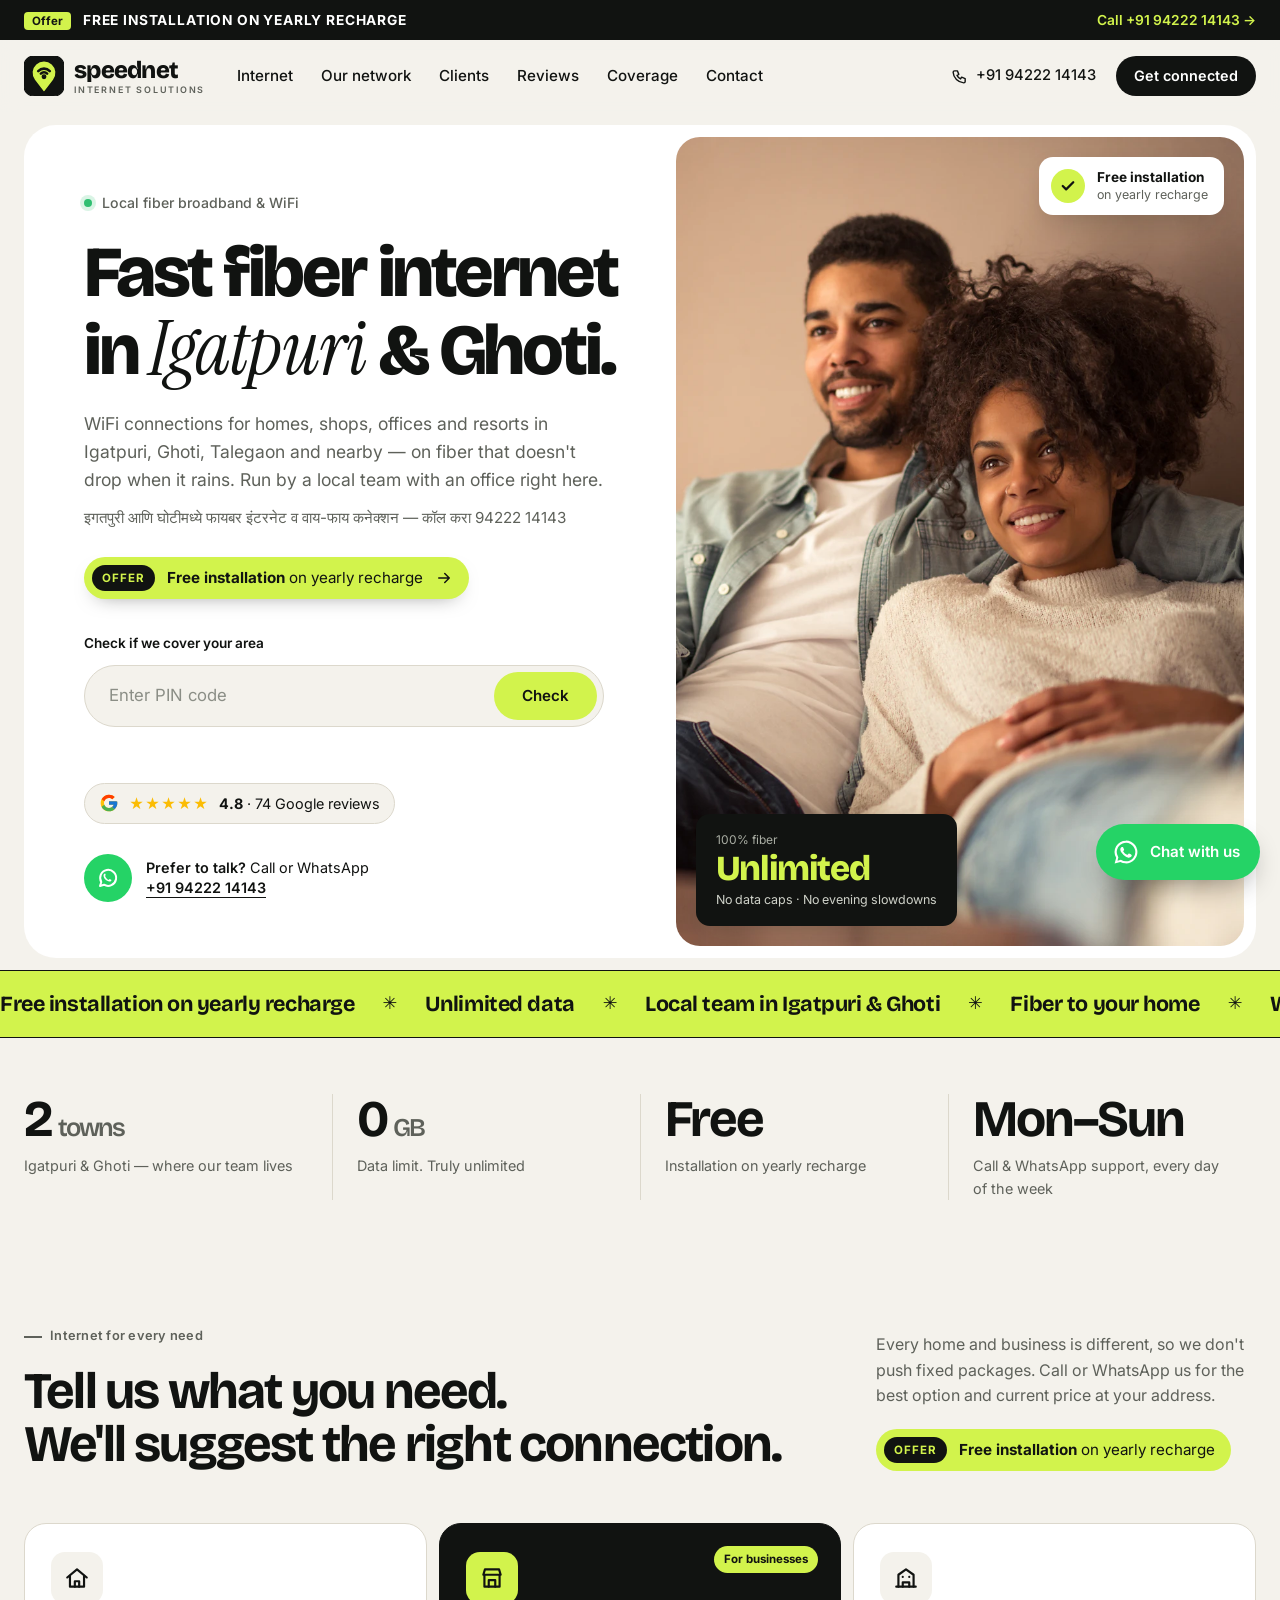
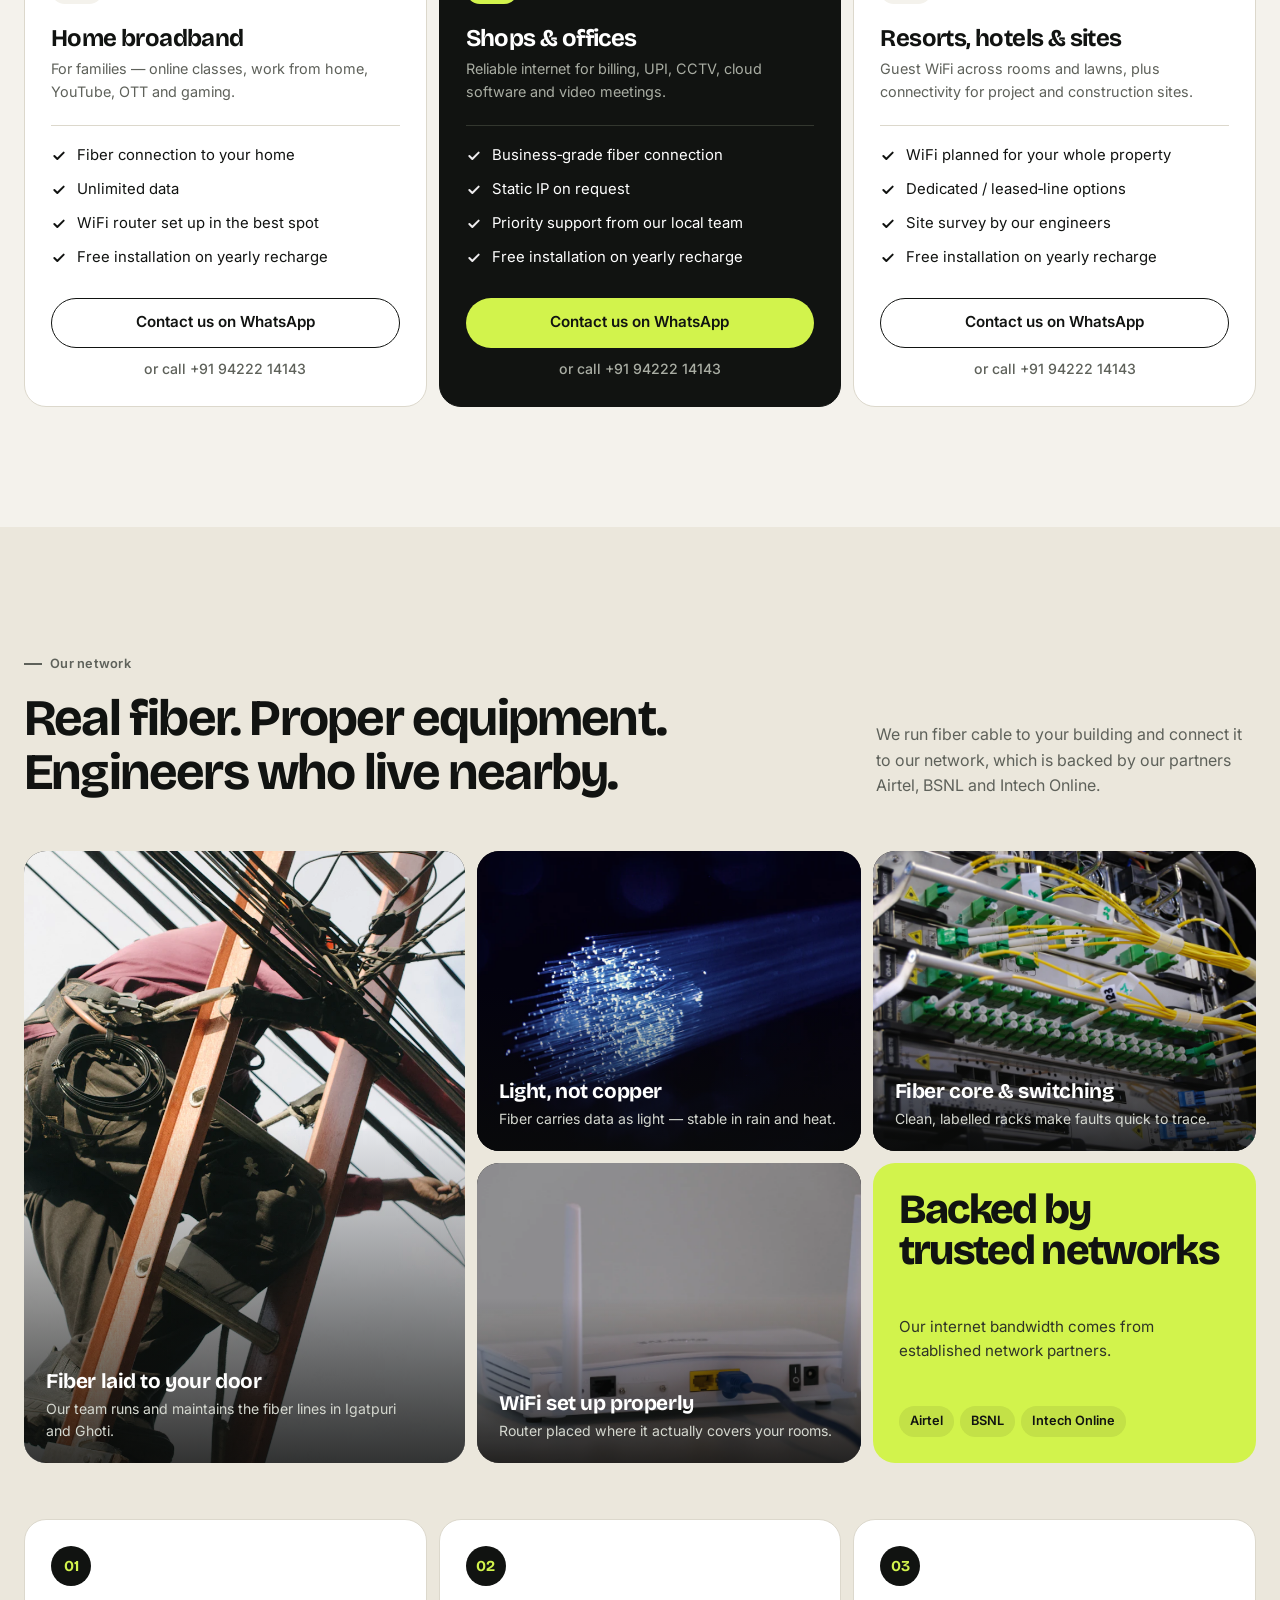
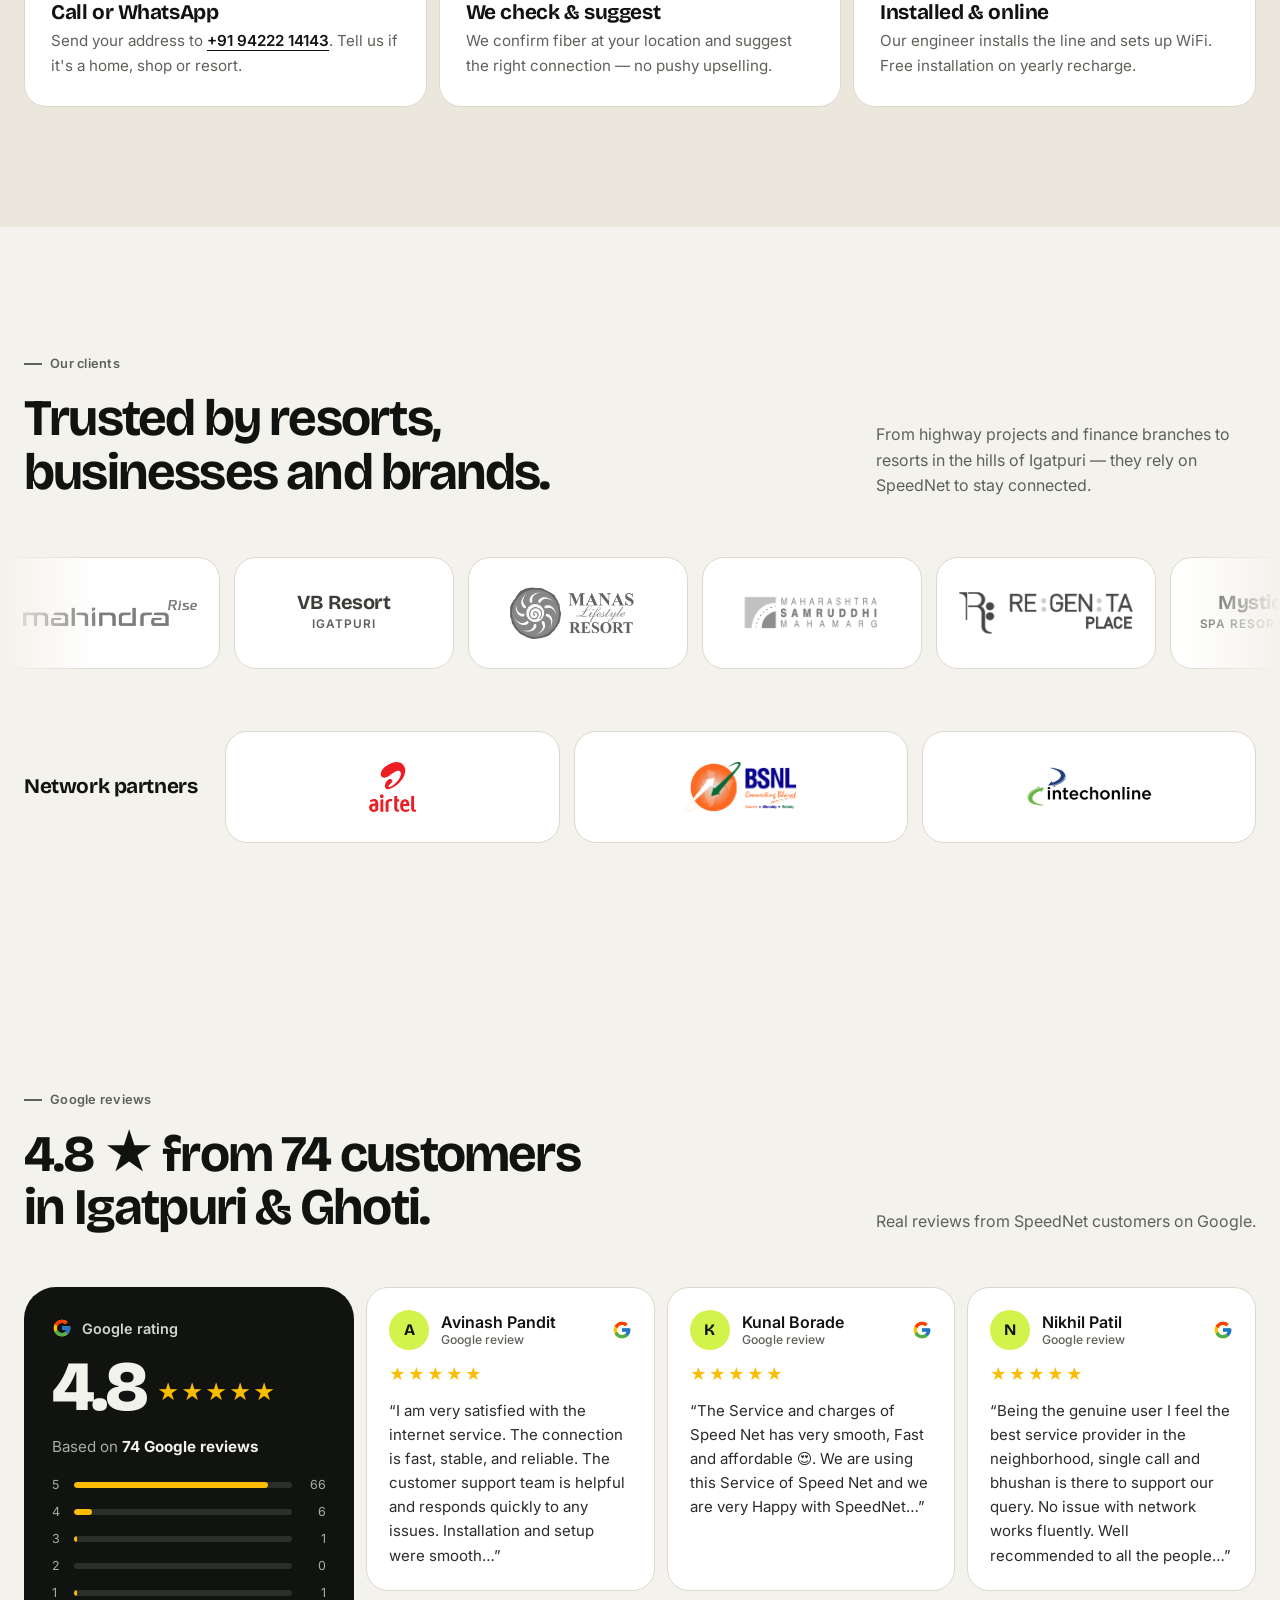
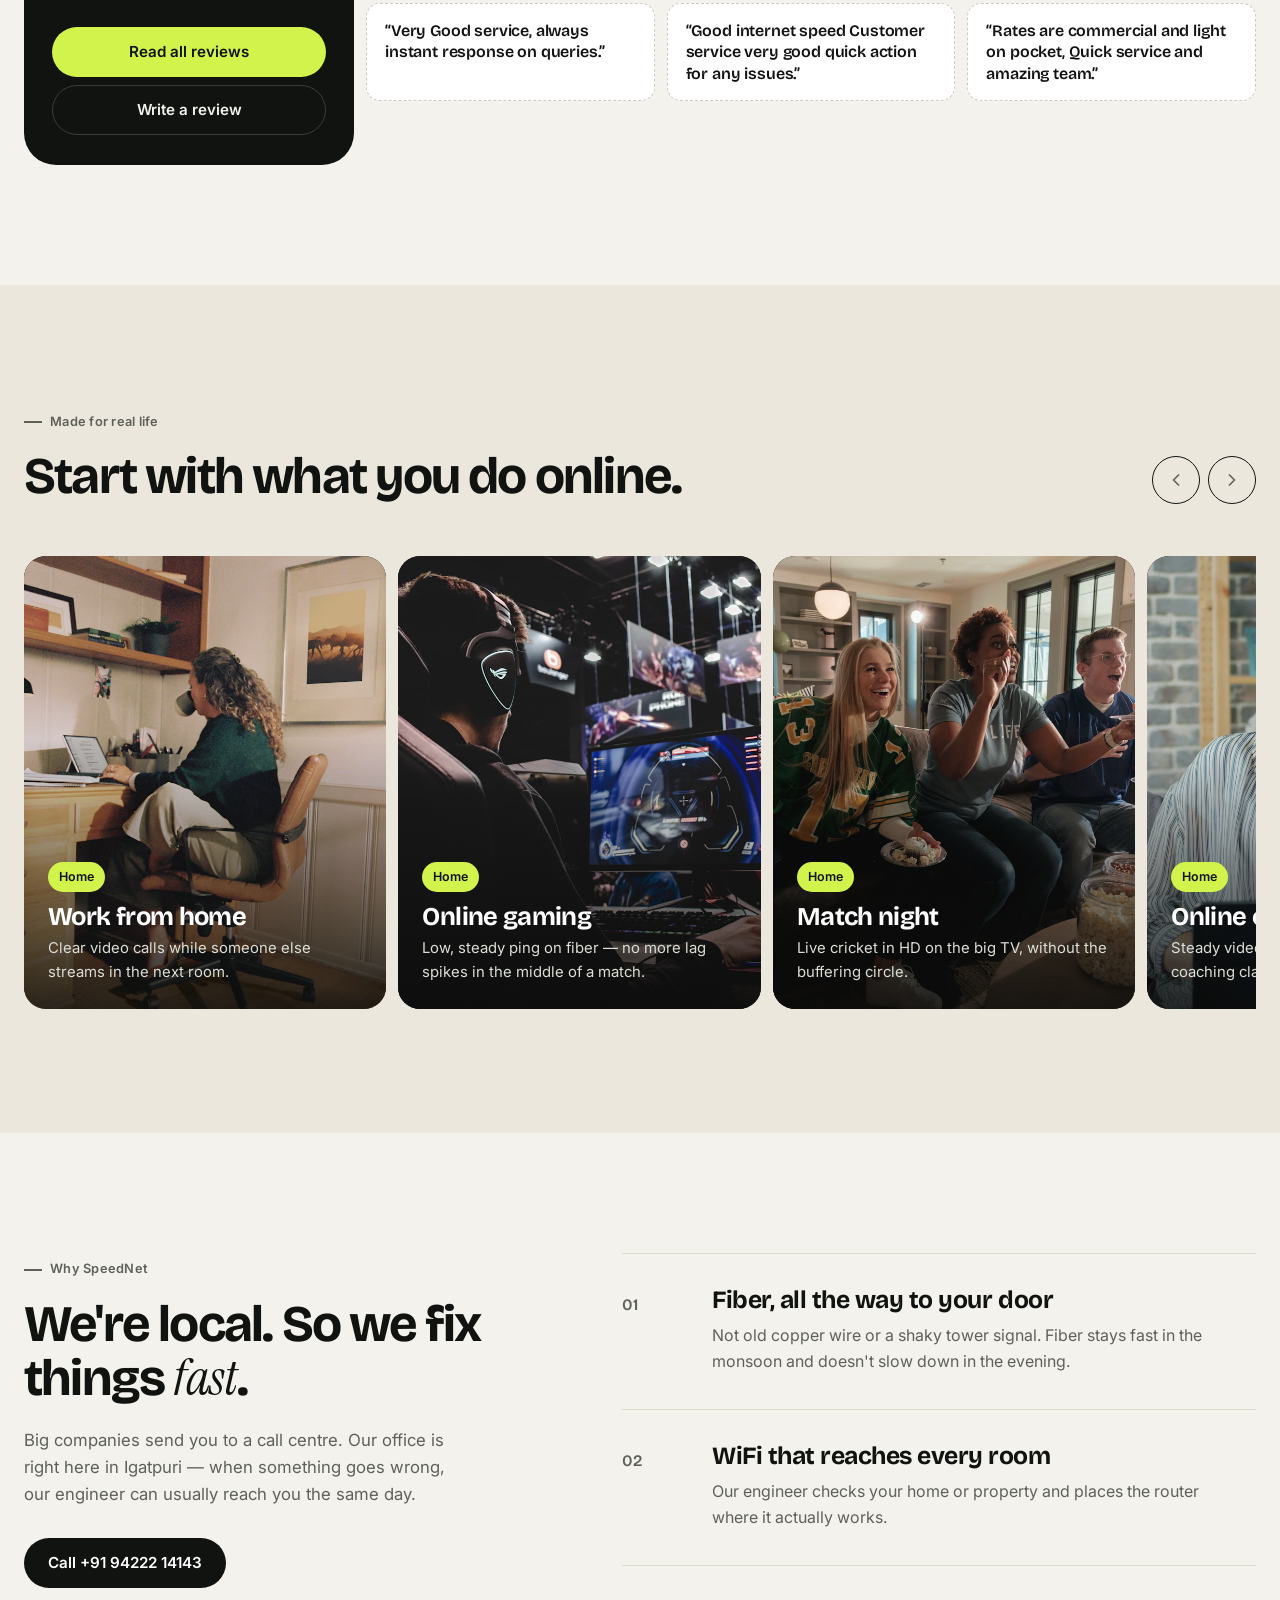
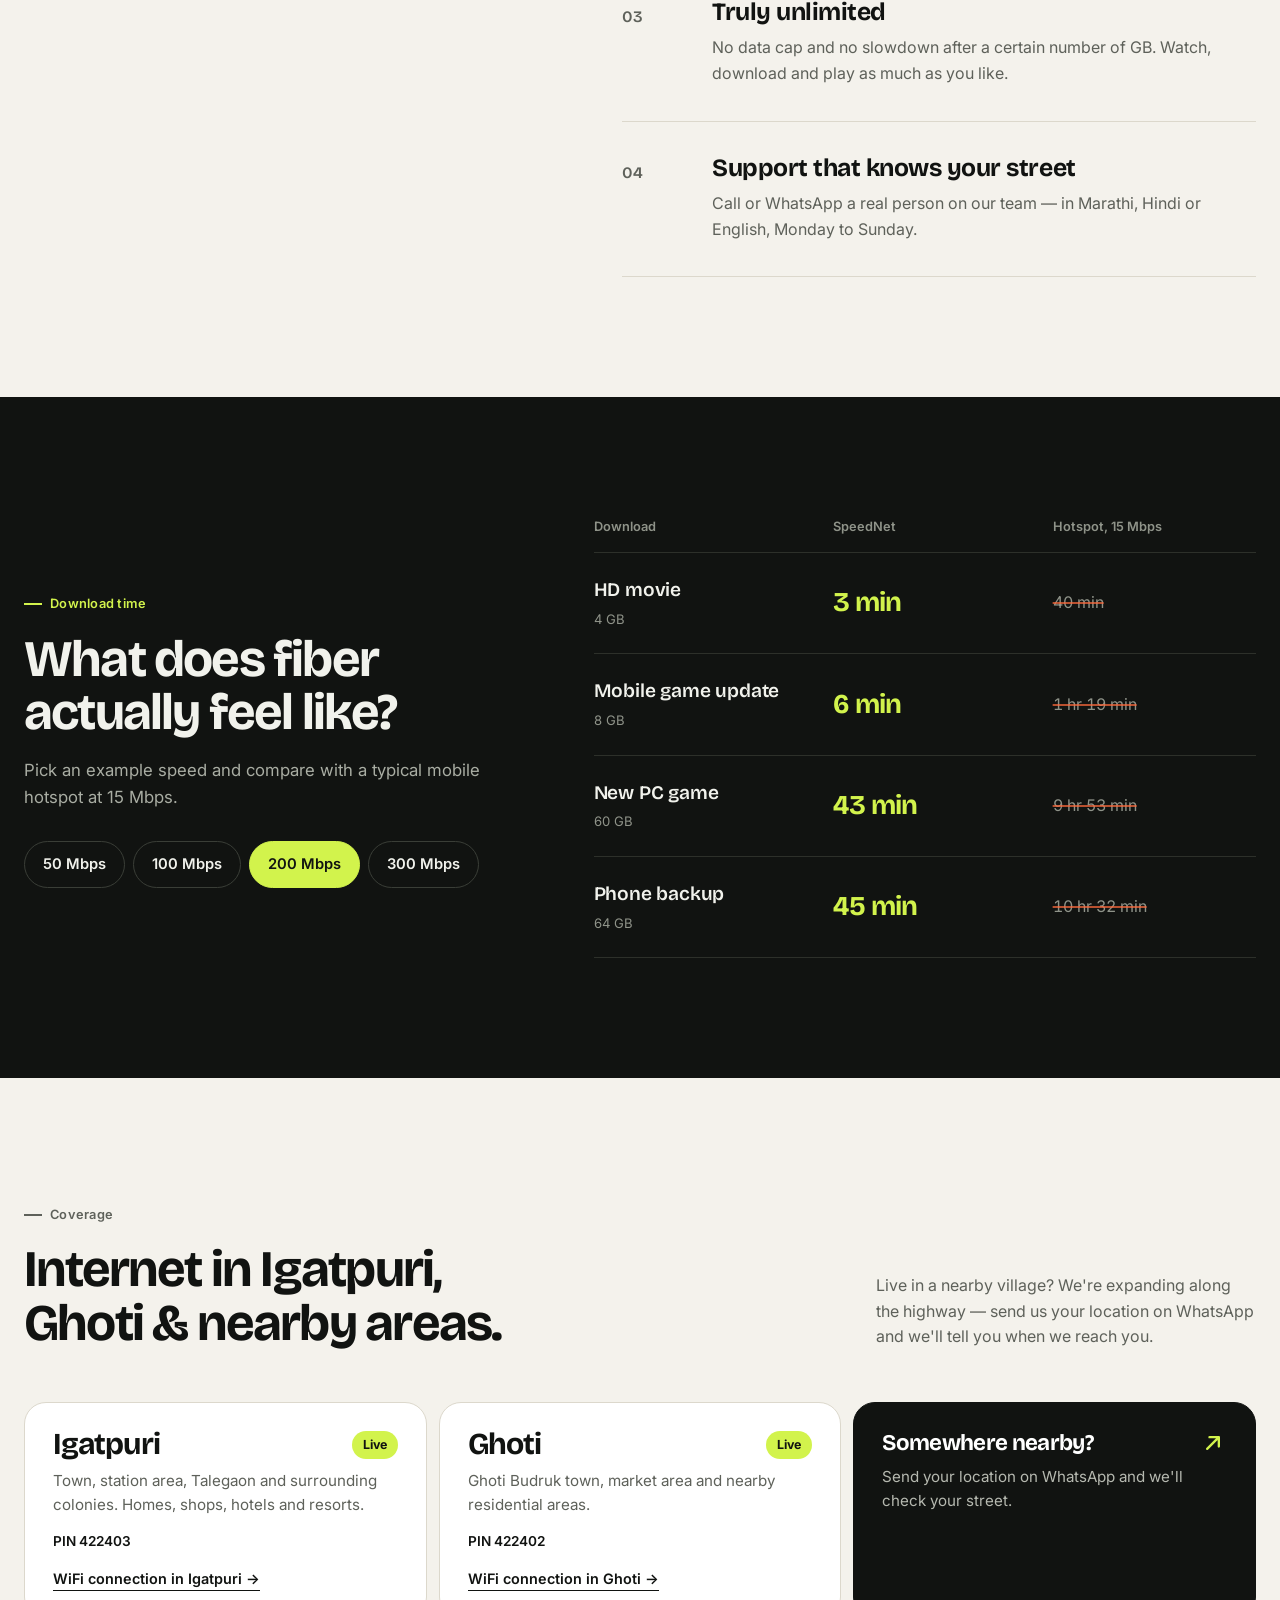
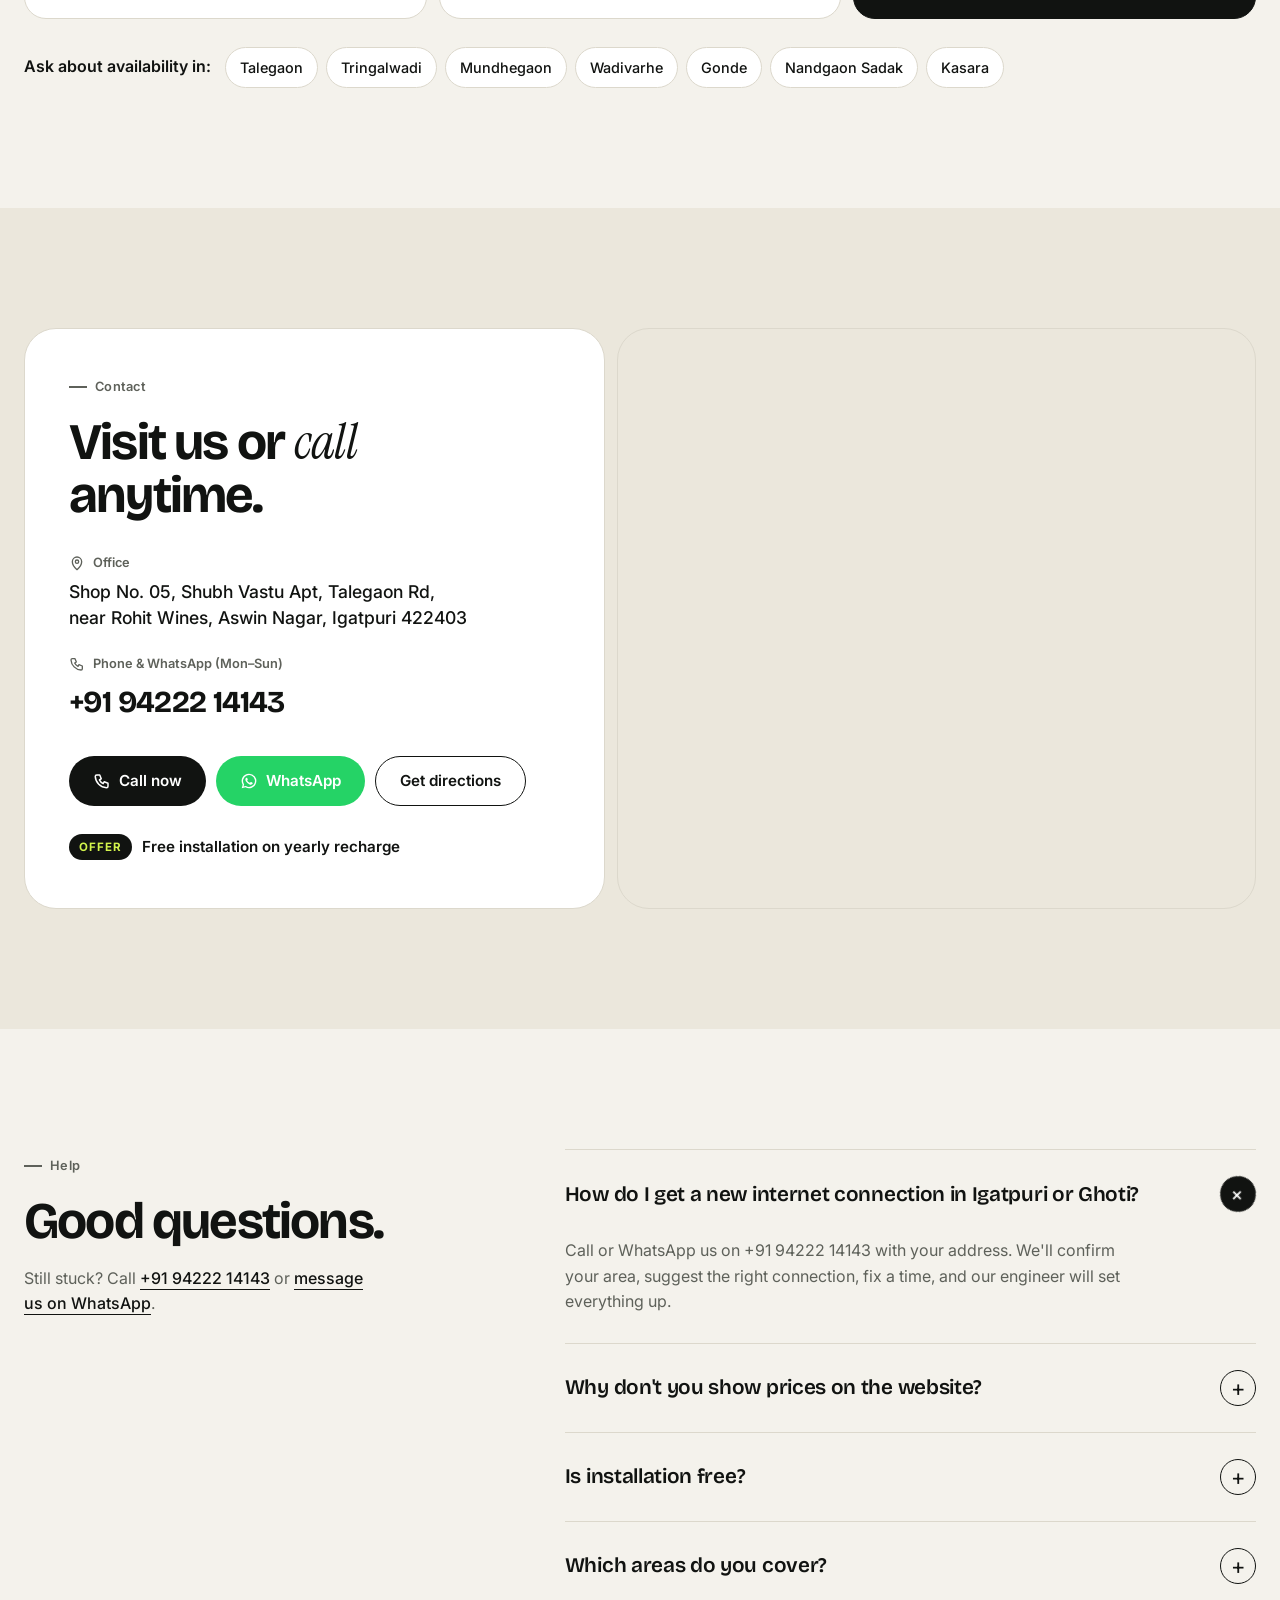
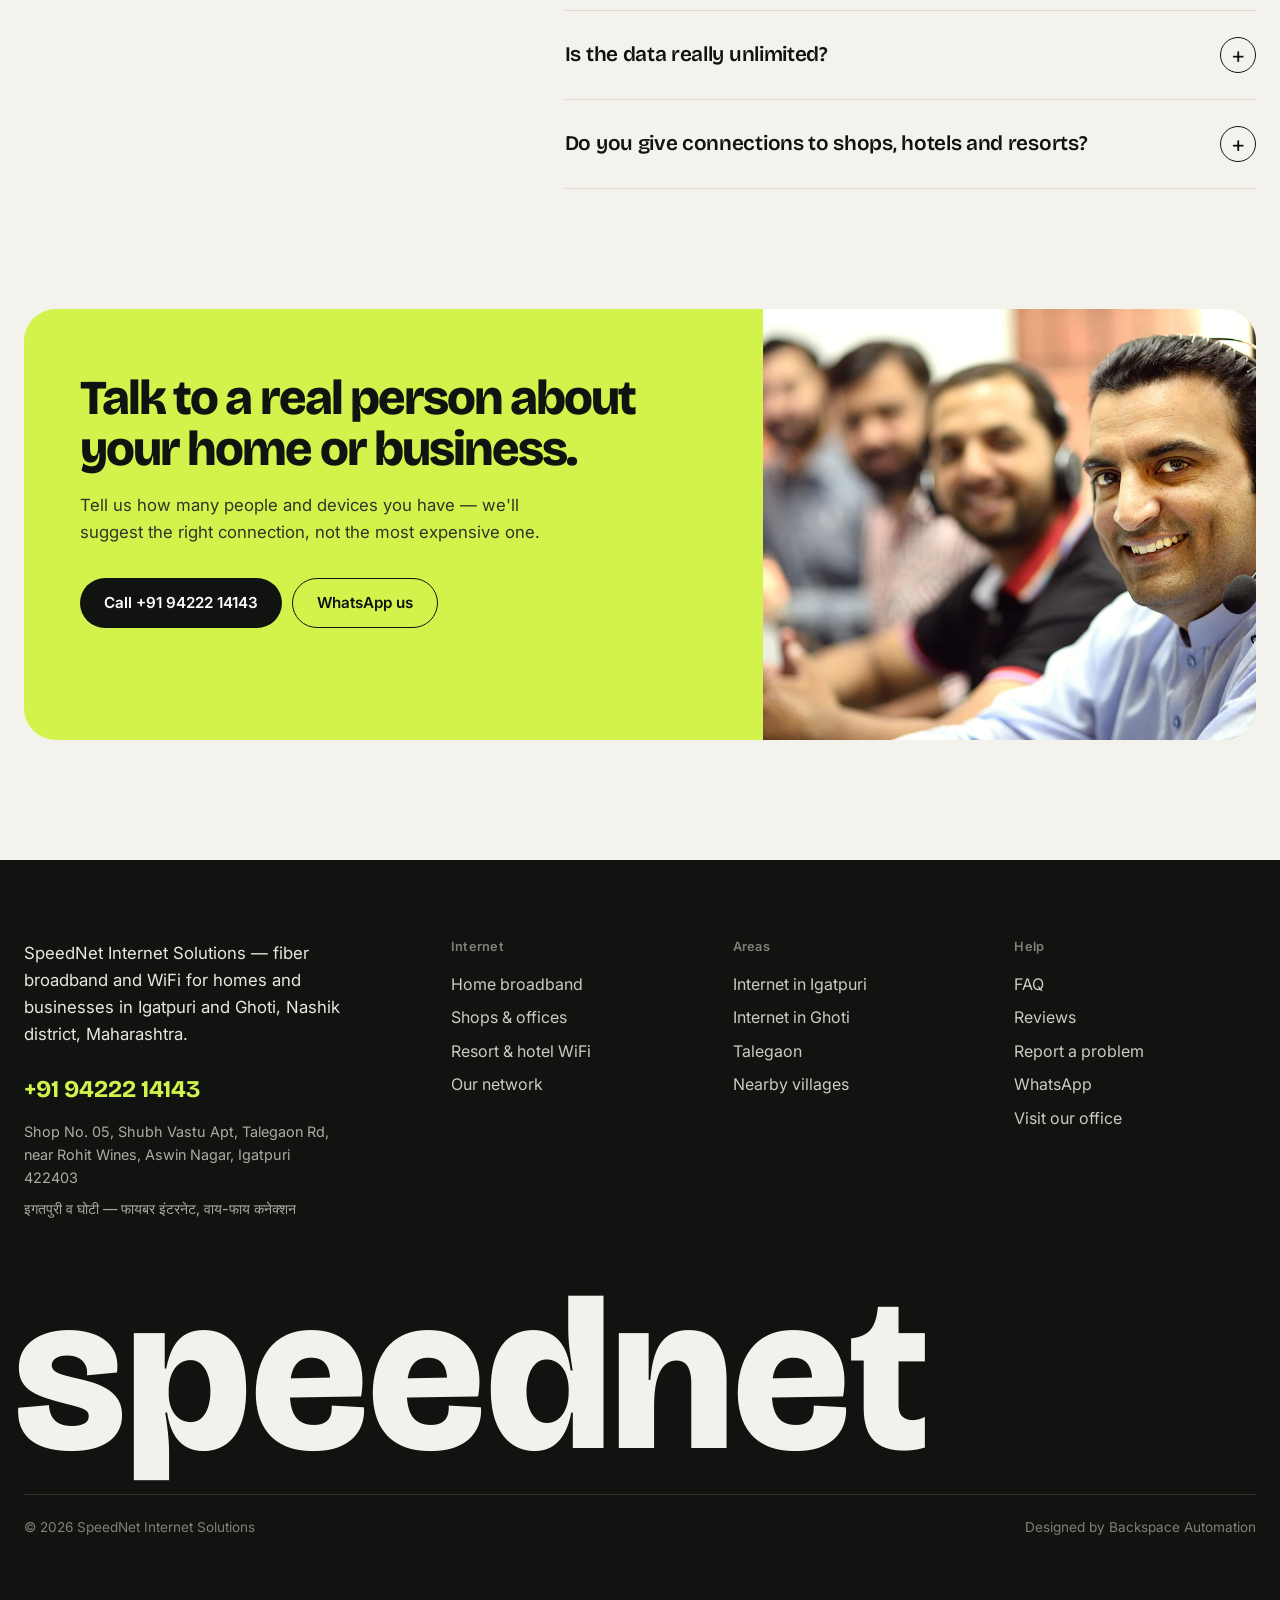
==== index.html @ c0e1e7c0 "Add Google reviews section and match Google Business Profile details - Reviews section (4.8 from 74 " ====
<!doctype html>
<html lang="en-IN">
<head>
  <meta charset="utf-8" />
  <meta name="viewport" content="width=device-width, initial-scale=1" />
  <title>WiFi &amp; Fiber Broadband in Igatpuri, Ghoti | SpeedNet Internet</title>
  <meta name="description" content="Local fiber broadband &amp; WiFi connection for homes, shops, offices and resorts in Igatpuri, Ghoti &amp; Talegaon. Free installation on yearly recharge. Call 94222 14143." />
  <link rel="canonical" href="https://speednetonline.in/" />
  <meta name="robots" content="index, follow, max-image-preview:large" />
  <meta name="theme-color" content="#f4f2ec" />
  <meta name="geo.region" content="IN-MH" />
  <meta name="geo.placename" content="Igatpuri, Nashik, Maharashtra" />
  <meta name="geo.position" content="19.6910288;73.5510327" />
  <meta name="ICBM" content="19.6910288, 73.5510327" />

  <link rel="preconnect" href="https://fonts.googleapis.com" />
  <link rel="preconnect" href="https://fonts.gstatic.com" crossorigin />
  <link href="https://fonts.googleapis.com/css2?family=Bricolage+Grotesque:opsz,wght@12..96,500;12..96,600;12..96,700;12..96,800&family=Inter:wght@400;500;600&family=Instrument+Serif:ital@1&display=swap" rel="stylesheet" />
  <link rel="preload" as="image" href="img/home-broadband-couple-igatpuri.webp" fetchpriority="high" />
  <link rel="stylesheet" href="styles.css?v=15" />
  <link rel="icon" type="image/svg+xml" href="brand/speednet-icon.svg" />
  <link rel="icon" type="image/png" sizes="512x512" href="brand/png/speednet-icon-512.png" />
  <link rel="apple-touch-icon" href="brand/png/apple-touch-icon.png" />

  <!-- Link previews (WhatsApp, Facebook, X) -->
  <meta property="og:type" content="website" />
  <meta property="og:locale" content="en_IN" />
  <meta property="og:site_name" content="SpeedNet Internet Solutions" />
  <meta property="og:title" content="SpeedNet Internet Solutions · Fiber internet in Igatpuri &amp; Ghoti" />
  <meta property="og:description" content="Local fiber broadband &amp; WiFi for homes, shops and resorts. Free installation on yearly recharge. Call or WhatsApp +91 94222 14143." />
  <meta property="og:url" content="https://speednetonline.in/" />
  <meta property="og:image" content="https://speednetonline.in/brand/png/speednet-share.png" />
  <meta property="og:image:width" content="1200" />
  <meta property="og:image:height" content="630" />
  <meta name="twitter:card" content="summary_large_image" />

  <!-- Structured data for Google (local business + FAQ) -->
  <script type="application/ld+json">
  {
    "@context": "https://schema.org",
    "@graph": [
      {
        "@type": "LocalBusiness",
        "@id": "https://speednetonline.in/#business",
        "additionalType": "https://en.wikipedia.org/wiki/Internet_service_provider",
        "name": "SpeedNet Internet Solutions",
        "alternateName": "SpeedNet",
        "description": "Local fiber broadband and WiFi internet service provider for homes, shops, offices, resorts and hotels in Igatpuri, Ghoti and nearby areas of Nashik district.",
        "url": "https://speednetonline.in/",
        "telephone": "+91-9422214143",
        "image": "https://speednetonline.in/brand/png/speednet-share.png",
        "logo": "https://speednetonline.in/brand/png/speednet-icon-512.png",
        "address": {
          "@type": "PostalAddress",
          "streetAddress": "Shop No. 05, Shubh Vastu Apt, Talegaon Rd, near Rohit Wines, Aswin Nagar",
          "addressLocality": "Igatpuri",
          "addressRegion": "Maharashtra",
          "postalCode": "422403",
          "addressCountry": "IN"
        },
        "geo": { "@type": "GeoCoordinates", "latitude": 19.6910288, "longitude": 73.5510327 },
        "hasMap": "https://www.google.com/maps?cid=8651594604110889001",
        "sameAs": ["https://www.google.com/maps?cid=8651594604110889001"],
        "areaServed": [
          { "@type": "City", "name": "Igatpuri" },
          { "@type": "City", "name": "Ghoti" },
          { "@type": "Place", "name": "Ghoti Budruk" },
          { "@type": "Place", "name": "Talegaon, Igatpuri" },
          { "@type": "AdministrativeArea", "name": "Igatpuri taluka, Nashik district" }
        ],
        "contactPoint": {
          "@type": "ContactPoint",
          "telephone": "+91-9422214143",
          "contactType": "customer service",
          "areaServed": "IN",
          "availableLanguage": ["English", "Hindi", "Marathi"]
        },
        "knowsAbout": ["Fiber broadband", "WiFi connection", "Leased line internet", "Resort and hotel WiFi", "Business internet"],
        "makesOffer": [
          { "@type": "Offer", "itemOffered": { "@type": "Service", "name": "Home fiber broadband", "areaServed": "Igatpuri, Ghoti" } },
          { "@type": "Offer", "itemOffered": { "@type": "Service", "name": "Business internet for shops and offices", "areaServed": "Igatpuri, Ghoti" } },
          { "@type": "Offer", "itemOffered": { "@type": "Service", "name": "WiFi for resorts, hotels and sites", "areaServed": "Igatpuri, Ghoti" } }
        ]
      },
      {
        "@type": "WebSite",
        "@id": "https://speednetonline.in/#website",
        "url": "https://speednetonline.in/",
        "name": "SpeedNet Internet Solutions",
        "inLanguage": "en-IN",
        "publisher": { "@id": "https://speednetonline.in/#business" }
      },
      {
        "@type": "FAQPage",
        "mainEntity": [
          { "@type": "Question", "name": "How do I get a new internet connection in Igatpuri or Ghoti?", "acceptedAnswer": { "@type": "Answer", "text": "Call or WhatsApp SpeedNet on +91 94222 14143 with your address. We confirm your area, suggest the right connection, fix a time, and our engineer sets everything up." } },
          { "@type": "Question", "name": "Why don't you show prices on the website?", "acceptedAnswer": { "@type": "Answer", "text": "The best option depends on your location, how many people and devices you have, and whether it's a home or a business. Call or WhatsApp us and we'll share the current price for your address." } },
          { "@type": "Question", "name": "Is installation free?", "acceptedAnswer": { "@type": "Answer", "text": "Yes. Installation is free when you choose a yearly recharge." } },
          { "@type": "Question", "name": "Which areas do you cover?", "acceptedAnswer": { "@type": "Answer", "text": "We provide fiber internet in Igatpuri (including Talegaon and the station area) and Ghoti. For nearby villages, send your location on WhatsApp and we'll check availability." } },
          { "@type": "Question", "name": "Is the data really unlimited?", "acceptedAnswer": { "@type": "Answer", "text": "Yes. No data cap and no slowdown after a certain number of GB." } },
          { "@type": "Question", "name": "Do you give connections to shops, hotels and resorts?", "acceptedAnswer": { "@type": "Answer", "text": "Yes. We connect shops, offices, finance branches, hotels, resorts and project sites in and around Igatpuri and Ghoti." } }
        ]
      }
    ]
  }
  </script>
</head>
<body>

  <!-- Offer banner -->
  <div class="topbar">
    <div class="wrap topbar__inner">
      <p class="topbar__offer"><span class="tag">Offer</span> <strong>FREE INSTALLATION ON YEARLY RECHARGE</strong></p>
      <a href="tel:+919422214143">Call +91 94222 14143 →</a>
    </div>
  </div>

  <!-- Nav -->
  <header class="nav" id="nav">
    <div class="wrap nav__inner">
      <a href="./" class="brand" aria-label="SpeedNet Internet Solutions home">
        <svg class="brand__mark" viewBox="0 0 64 64" aria-hidden="true"><rect width="64" height="64" rx="16" fill="#111311"/><path d="M32 55 L18.5 37.3 A17 17 0 1 1 45.5 37.3 Z" fill="#d2f34c" stroke="#d2f34c" stroke-width="2.4" stroke-linejoin="round"/><path d="M22.8 24.1 A13 13 0 0 1 41.2 24.1 M27 28.2 A7 7 0 0 1 37 28.2" fill="none" stroke="#111311" stroke-width="4.2" stroke-linecap="round"/><circle cx="32" cy="33.2" r="2.9" fill="#111311"/></svg>
        <span class="brand__name">speednet<small>Internet Solutions</small></span>
      </a>
      <nav class="nav__links" id="navLinks" aria-label="Main">
        <a href="#plans">Internet</a>
        <a href="#network">Our network</a>
        <a href="#clients">Clients</a>
        <a href="#reviews">Reviews</a>
        <a href="#coverage">Coverage</a>
        <a href="#contact">Contact</a>
        <a href="https://wa.me/919422214143?text=Hi%20SpeedNet%2C%20I%20want%20a%20new%20connection" class="btn btn--ink nav__mobile-cta" target="_blank" rel="noopener">WhatsApp us</a>
      </nav>
      <div class="nav__right">
        <a href="tel:+919422214143" class="nav__phone">
          <svg viewBox="0 0 24 24"><path d="M5 4h4l2 5-2.5 1.5a11 11 0 0 0 5 5L15 13l5 2v4a2 2 0 0 1-2 2A16 16 0 0 1 3 6a2 2 0 0 1 2-2"/></svg>
          +91 94222 14143
        </a>
        <a href="#contact" class="btn btn--ink btn--sm">Get connected</a>
        <button class="burger" id="burger" aria-label="Menu" aria-expanded="false"><span></span><span></span></button>
      </div>
    </div>
  </header>

  <main>
    <!-- HERO -->
    <section class="hero">
      <div class="wrap">
        <div class="hero__panel">
          <div class="hero__copy">
            <p class="kicker"><span class="dot"></span> Local fiber broadband &amp; WiFi</p>
            <h1>Fast fiber internet in <em>Igatpuri</em> &amp; Ghoti.</h1>
            <p class="hero__sub">WiFi connections for homes, shops, offices and resorts in Igatpuri, Ghoti, Talegaon and nearby — on fiber that doesn't drop when it rains. Run by a local team with an office right here.</p>
            <p class="hero__mr mr" lang="mr">इगतपुरी आणि घोटीमध्ये फायबर इंटरनेट व वाय-फाय कनेक्शन — कॉल करा 94222 14143</p>

            <a href="#plans" class="offer">
              <span class="offer__tag">Offer</span>
              <span class="offer__text"><b>Free installation</b> on yearly recharge</span>
              <svg viewBox="0 0 24 24" aria-hidden="true"><path d="M5 12h14M13 6l6 6-6 6"/></svg>
            </a>

            <form class="pin" id="check" novalidate>
              <label for="pinInput">Check if we cover your area</label>
              <div class="pin__row">
                <input id="pinInput" inputmode="numeric" maxlength="6" placeholder="Enter PIN code" autocomplete="postal-code" />
                <button type="submit" class="btn btn--lime">Check</button>
              </div>
              <p class="pin__result" id="pinResult" role="status" aria-live="polite"></p>
            </form>

            <a class="g-rating" href="#reviews"><svg class="g-logo" viewBox="0 0 48 48" aria-hidden="true"><path fill="#FFC107" d="M43.6 20.5H42V20H24v8h11.3C33.7 32.7 29.2 36 24 36c-6.6 0-12-5.4-12-12s5.4-12 12-12c3.1 0 5.8 1.2 7.9 3.1l5.7-5.7C34 6.1 29.3 4 24 4 12.9 4 4 12.9 4 24s8.9 20 20 20 20-8.9 20-20c0-1.3-.1-2.4-.4-3.5z"/><path fill="#FF3D00" d="M6.3 14.7l6.6 4.8C14.7 15.1 19 12 24 12c3.1 0 5.8 1.2 7.9 3.1l5.7-5.7C34 6.1 29.3 4 24 4 16.3 4 9.7 8.3 6.3 14.7z"/><path fill="#4CAF50" d="M24 44c5.2 0 9.9-2 13.4-5.2l-6.2-5.2C29.2 35.1 26.7 36 24 36c-5.2 0-9.6-3.3-11.3-8l-6.5 5C9.5 39.6 16.2 44 24 44z"/><path fill="#1976D2" d="M43.6 20.5H42V20H24v8h11.3c-.8 2.2-2.2 4.2-4.1 5.6l6.2 5.2C37 39.2 44 34 44 24c0-1.3-.1-2.4-.4-3.5z"/></svg><span class="g-rating__stars" aria-hidden="true">★★★★★</span><span><b>4.8</b> · 74 Google reviews</span></a>

            <div class="proof">
              <a class="proof__wa" href="https://wa.me/919422214143?text=Hi%20SpeedNet%2C%20I%20want%20a%20new%20connection" target="_blank" rel="noopener" aria-label="WhatsApp SpeedNet">
                <svg viewBox="0 0 24 24"><path d="M4 20l1.3-4A8 8 0 1 1 8 18.7z"/><path d="M9 9.5c.3 1.8 1.7 3.6 3.6 4.6l1.1-1 1.8.8c-.2 1-1 1.6-2 1.6-3.2-.3-5.7-2.9-6-6 0-1 .6-1.8 1.6-2l.8 1.8z" fill="currentColor" stroke="none"/></svg>
              </a>
              <p><strong>Prefer to talk?</strong> Call or WhatsApp<br /><a href="tel:+919422214143" class="ul">+91 94222 14143</a></p>
            </div>
          </div>

          <figure class="hero__media">
            <img src="img/home-broadband-couple-igatpuri.webp" width="1000" height="1250" fetchpriority="high" style="object-position:50% 30%" alt="Couple streaming TV at home on SpeedNet fiber broadband in Igatpuri" />
            <div class="float float--speed">
              <span class="float__label">100% fiber</span>
              <span class="float__big">Unlimited</span>
              <span class="float__meta">No data caps · No evening slowdowns</span>
            </div>
            <div class="float float--install">
              <svg viewBox="0 0 24 24"><path d="m5 12 4.5 4.5L19 7"/></svg>
              <div><b>Free installation</b><span>on yearly recharge</span></div>
            </div>
          </figure>
        </div>
      </div>
    </section>

    <!-- Ticker -->
    <div class="ticker" aria-hidden="true">
      <div class="ticker__track">
        <span>Free installation on yearly recharge</span><i>✳</i><span>Unlimited data</span><i>✳</i><span>Local team in Igatpuri &amp; Ghoti</span><i>✳</i><span>Fiber to your home</span><i>✳</i><span>WhatsApp support</span><i>✳</i>
        <span>Free installation on yearly recharge</span><i>✳</i><span>Unlimited data</span><i>✳</i><span>Local team in Igatpuri &amp; Ghoti</span><i>✳</i><span>Fiber to your home</span><i>✳</i><span>WhatsApp support</span><i>✳</i>
      </div>
    </div>

    <!-- Numbers -->
    <section class="numbers wrap" aria-label="SpeedNet at a glance">
      <div><strong>2<small> towns</small></strong><span>Igatpuri &amp; Ghoti — where our team lives</span></div>
      <div><strong>0<small> GB</small></strong><span>Data limit. Truly unlimited</span></div>
      <div><strong>Free</strong><span>Installation on yearly recharge</span></div>
      <div><strong>Mon–Sun</strong><span>Call &amp; WhatsApp support, every day of the week</span></div>
    </section>

    <!-- CONNECTIONS (no public pricing) -->
    <section class="section" id="plans">
      <div class="wrap">
        <div class="head head--split">
          <div>
            <p class="eyebrow">Internet for every need</p>
            <h2>Tell us what you need.<br />We'll suggest the right connection.</h2>
          </div>
          <div class="head__aside">
            <p>Every home and business is different, so we don't push fixed packages. Call or WhatsApp us for the best option and current price at your address.</p>
            <span class="offer offer--static"><span class="offer__tag">Offer</span><span class="offer__text"><b>Free installation</b> on yearly recharge</span></span>
          </div>
        </div>

        <div class="plans plans--3">
          <article class="plan">
            <div class="plan__icon"><svg viewBox="0 0 24 24"><path d="M3 11.5 12 4l9 7.5"/><path d="M5.5 10v10h13V10"/><path d="M10 20v-5h4v5"/></svg></div>
            <header>
              <h3>Home broadband</h3>
              <p>For families — online classes, work from home, YouTube, OTT and gaming.</p>
            </header>
            <ul>
              <li>Fiber connection to your home</li>
              <li>Unlimited data</li>
              <li>WiFi router set up in the best spot</li>
              <li>Free installation on yearly recharge</li>
            </ul>
            <div class="plan__cta">
              <a href="https://wa.me/919422214143?text=Hi%20SpeedNet%2C%20please%20share%20details%20for%20a%20home%20broadband%20connection." class="btn btn--outline" target="_blank" rel="noopener">Contact us on WhatsApp</a>
              <a href="tel:+919422214143" class="plan__call">or call +91 94222 14143</a>
            </div>
          </article>

          <article class="plan plan--pick">
            <span class="plan__flag">For businesses</span>
            <div class="plan__icon"><svg viewBox="0 0 24 24"><path d="M4 9h16l-1.5-5h-13z"/><path d="M5 9v11h14V9"/><path d="M9 20v-6h6v6"/></svg></div>
            <header>
              <h3>Shops &amp; offices</h3>
              <p>Reliable internet for billing, UPI, CCTV, cloud software and video meetings.</p>
            </header>
            <ul>
              <li>Business‑grade fiber connection</li>
              <li>Static IP on request</li>
              <li>Priority support from our local team</li>
              <li>Free installation on yearly recharge</li>
            </ul>
            <div class="plan__cta">
              <a href="https://wa.me/919422214143?text=Hi%20SpeedNet%2C%20please%20share%20details%20for%20a%20shop%2Foffice%20internet%20connection." class="btn btn--lime" target="_blank" rel="noopener">Contact us on WhatsApp</a>
              <a href="tel:+919422214143" class="plan__call">or call +91 94222 14143</a>
            </div>
          </article>

          <article class="plan">
            <div class="plan__icon"><svg viewBox="0 0 24 24"><path d="M3 20h18"/><path d="M5 20V9l7-5 7 5v11"/><path d="M9 20v-4h6v4"/><path d="M9 11h.01M15 11h.01"/></svg></div>
            <header>
              <h3><a href="resort-wifi-igatpuri/">Resorts, hotels &amp; sites</a></h3>
              <p>Guest WiFi across rooms and lawns, plus connectivity for project and construction sites.</p>
            </header>
            <ul>
              <li>WiFi planned for your whole property</li>
              <li>Dedicated / leased‑line options</li>
              <li>Site survey by our engineers</li>
              <li>Free installation on yearly recharge</li>
            </ul>
            <div class="plan__cta">
              <a href="https://wa.me/919422214143?text=Hi%20SpeedNet%2C%20please%20share%20details%20for%20a%20resort%2Fhotel%20internet%20connection." class="btn btn--outline" target="_blank" rel="noopener">Contact us on WhatsApp</a>
              <a href="tel:+919422214143" class="plan__call">or call +91 94222 14143</a>
            </div>
          </article>
        </div>
      </div>
    </section>

    <!-- OUR NETWORK -->
    <section class="section section--tint" id="network">
      <div class="wrap">
        <div class="head head--split">
          <div>
            <p class="eyebrow">Our network</p>
            <h2>Real fiber. Proper equipment.<br />Engineers who live nearby.</h2>
          </div>
          <div class="head__aside">
            <p>We run fiber cable to your building and connect it to our network, which is backed by our partners Airtel, BSNL and Intech Online.</p>
          </div>
        </div>

        <div class="network">
          <figure class="shot shot--tall">
            <img src="img/fiber-installation-technician.webp" width="1000" height="1100" loading="lazy" alt="Technician installing fiber optic cable on a pole for a new connection" />
            <figcaption><b>Fiber laid to your door</b><span>Our team runs and maintains the fiber lines in Igatpuri and Ghoti.</span></figcaption>
          </figure>
          <figure class="shot">
            <img src="img/fiber-optic-internet-igatpuri.webp" width="1000" height="700" loading="lazy" alt="Fiber optic strands carrying internet with light" />
            <figcaption><b>Light, not copper</b><span>Fiber carries data as light — stable in rain and heat.</span></figcaption>
          </figure>
          <figure class="shot">
            <img src="img/fiber-patch-panel-network.webp" width="1000" height="700" loading="lazy" alt="Fiber patch panel and network switch in a network rack" />
            <figcaption><b>Fiber core &amp; switching</b><span>Clean, labelled racks make faults quick to trace.</span></figcaption>
          </figure>
          <figure class="shot">
            <img src="img/wifi-router-home-broadband.webp" width="1000" height="700" loading="lazy" alt="WiFi router installed for a home broadband connection" />
            <figcaption><b>WiFi set up properly</b><span>Router placed where it actually covers your rooms.</span></figcaption>
          </figure>
          <div class="shot shot--lime">
            <strong>Backed by<br />trusted networks</strong>
            <p>Our internet bandwidth comes from established network partners.</p>
            <ul><li>Airtel</li><li>BSNL</li><li>Intech Online</li></ul>
          </div>
        </div>

        <ol class="steps" aria-label="How to get connected">
          <li><h3>Call or WhatsApp</h3><p>Send your address to <a href="https://wa.me/919422214143?text=Hi%20SpeedNet%2C%20I%20want%20a%20new%20connection" target="_blank" rel="noopener">+91 94222 14143</a>. Tell us if it's a home, shop or resort.</p></li>
          <li><h3>We check &amp; suggest</h3><p>We confirm fiber at your location and suggest the right connection — no pushy upselling.</p></li>
          <li><h3>Installed &amp; online</h3><p>Our engineer installs the line and sets up WiFi. Free installation on yearly recharge.</p></li>
        </ol>
      </div>
    </section>

    <!-- CLIENTS + PARTNERS -->
    <section class="section" id="clients">
      <div class="wrap">
        <div class="head head--split">
          <div>
            <p class="eyebrow">Our clients</p>
            <h2>Trusted by resorts,<br />businesses and brands.</h2>
          </div>
          <div class="head__aside">
            <p>From highway projects and finance branches to resorts in the hills of Igatpuri — they rely on SpeedNet to stay connected.</p>
          </div>
        </div>
      </div>

      <div class="logos" aria-label="Our clients">
        <ul class="logos__track" id="clientsTrack">
          <li class="logo-tile"><img src="brand/logos/mahindra.webp" alt="Mahindra &amp; Mahindra" style="--h:30px" /></li>
          <li class="logo-tile logo-tile--text"><b>VB Resort</b><small>Igatpuri</small></li>
          <li class="logo-tile"><img src="brand/logos/manas.png" alt="Manas Lifestyle Resort, Igatpuri" style="--h:58px" /></li>
          <li class="logo-tile"><img src="brand/logos/samruddhi.png" alt="Maharashtra Samruddhi Mahamarg" style="--h:46px" /></li>
          <li class="logo-tile"><img src="brand/logos/regenta-place.png" alt="Regenta Place Igatpuri" class="is-light" style="--h:44px" /></li>
          <li class="logo-tile logo-tile--text"><b>Mystic Valley</b><small>Spa Resort · Igatpuri</small></li>
          <li class="logo-tile"><img src="brand/logos/club-mahindra.png" alt="Club Mahindra" style="--h:38px" /></li>
          <li class="logo-tile"><img src="brand/logos/iifl.svg" alt="IIFL Finance" style="--h:36px" /></li>
          <li class="logo-tile"><img src="brand/logos/capri.svg" alt="Capri Gold Loan" style="--h:58px" /></li>
          <li class="logo-tile"><img src="brand/logos/patel-r-mart.png" alt="Patel's R Mart (Patel Retail Ltd)" style="--h:40px" /></li>
        </ul>
      </div>

      <div class="wrap partners">
        <p class="partners__label">Network partners</p>
        <ul class="partners__row">
          <li class="logo-tile logo-tile--static"><img src="brand/logos/airtel.svg" alt="Airtel" style="--h:50px" /></li>
          <li class="logo-tile logo-tile--static"><img src="brand/logos/bsnl.png" alt="BSNL" style="--h:50px" /></li>
          <li class="logo-tile logo-tile--static"><img src="brand/logos/intech.png" alt="Intech Online" style="--h:40px" /></li>
        </ul>
      </div>
    </section>


    <!-- GOOGLE REVIEWS (copied from the SpeedNet Google Business Profile; update by hand) -->
    <section class="section" id="reviews">
      <div class="wrap">
        <div class="head head--split">
          <div>
            <p class="eyebrow">Google reviews</p>
            <h2>4.8 ★ from 74 customers<br />in Igatpuri &amp; Ghoti.</h2>
          </div>
          <div class="head__aside">
            <p>Real reviews from SpeedNet customers on Google.</p>
          </div>
        </div>

        <div class="reviews-grid">
          <aside class="rsum">
            <div class="rsum__head"><svg class="g-logo" viewBox="0 0 48 48" aria-hidden="true"><path fill="#FFC107" d="M43.6 20.5H42V20H24v8h11.3C33.7 32.7 29.2 36 24 36c-6.6 0-12-5.4-12-12s5.4-12 12-12c3.1 0 5.8 1.2 7.9 3.1l5.7-5.7C34 6.1 29.3 4 24 4 12.9 4 4 12.9 4 24s8.9 20 20 20 20-8.9 20-20c0-1.3-.1-2.4-.4-3.5z"/><path fill="#FF3D00" d="M6.3 14.7l6.6 4.8C14.7 15.1 19 12 24 12c3.1 0 5.8 1.2 7.9 3.1l5.7-5.7C34 6.1 29.3 4 24 4 16.3 4 9.7 8.3 6.3 14.7z"/><path fill="#4CAF50" d="M24 44c5.2 0 9.9-2 13.4-5.2l-6.2-5.2C29.2 35.1 26.7 36 24 36c-5.2 0-9.6-3.3-11.3-8l-6.5 5C9.5 39.6 16.2 44 24 44z"/><path fill="#1976D2" d="M43.6 20.5H42V20H24v8h11.3c-.8 2.2-2.2 4.2-4.1 5.6l6.2 5.2C37 39.2 44 34 44 24c0-1.3-.1-2.4-.4-3.5z"/></svg><span>Google rating</span></div>
            <div><span class="rsum__score">4.8</span><span class="rsum__stars" aria-label="4.8 out of 5 stars">★★★★★</span></div>
            <p class="rsum__count">Based on <b>74 Google reviews</b></p>
            <div class="rbars" aria-label="Rating breakdown">
              <div class="rbar"><span>5</span><i style="--w:89.2%"></i><span>66</span></div>
              <div class="rbar"><span>4</span><i style="--w:8.1%"></i><span>6</span></div>
              <div class="rbar"><span>3</span><i style="--w:1.4%"></i><span>1</span></div>
              <div class="rbar"><span>2</span><i style="--w:0.0%"></i><span>0</span></div>
              <div class="rbar"><span>1</span><i style="--w:1.4%"></i><span>1</span></div>
            </div>
            <div class="rsum__btns">
              <a href="https://www.google.com/maps?cid=8651594604110889001" class="btn btn--lime" target="_blank" rel="noopener">Read all reviews</a>
              <a href="https://www.google.com/search?q=SpeedNet+internet+solutions+Igatpuri#lrd=0x3bdd8713334e1b39:0x7810a3744eb74029,3" class="btn btn--ghost-light" target="_blank" rel="noopener">Write a review</a>
            </div>
          </aside>

          <div class="rmain">
            <div class="rcards">
            <figure class="rcard">
              <div class="rcard__top"><span class="rcard__av" aria-hidden="true">A</span><figcaption class="rcard__name">Avinash Pandit<small>Google review</small></figcaption><svg class="g-logo" viewBox="0 0 48 48" aria-hidden="true"><path fill="#FFC107" d="M43.6 20.5H42V20H24v8h11.3C33.7 32.7 29.2 36 24 36c-6.6 0-12-5.4-12-12s5.4-12 12-12c3.1 0 5.8 1.2 7.9 3.1l5.7-5.7C34 6.1 29.3 4 24 4 12.9 4 4 12.9 4 24s8.9 20 20 20 20-8.9 20-20c0-1.3-.1-2.4-.4-3.5z"/><path fill="#FF3D00" d="M6.3 14.7l6.6 4.8C14.7 15.1 19 12 24 12c3.1 0 5.8 1.2 7.9 3.1l5.7-5.7C34 6.1 29.3 4 24 4 16.3 4 9.7 8.3 6.3 14.7z"/><path fill="#4CAF50" d="M24 44c5.2 0 9.9-2 13.4-5.2l-6.2-5.2C29.2 35.1 26.7 36 24 36c-5.2 0-9.6-3.3-11.3-8l-6.5 5C9.5 39.6 16.2 44 24 44z"/><path fill="#1976D2" d="M43.6 20.5H42V20H24v8h11.3c-.8 2.2-2.2 4.2-4.1 5.6l6.2 5.2C37 39.2 44 34 44 24c0-1.3-.1-2.4-.4-3.5z"/></svg></div>
              <div class="rcard__stars" aria-label="5 out of 5 stars">★★★★★</div>
              <blockquote><p>“I am very satisfied with the internet service. The connection is fast, stable, and reliable. The customer support team is helpful and responds quickly to any issues. Installation and setup were smooth…”</p></blockquote>
            </figure>
            <figure class="rcard">
              <div class="rcard__top"><span class="rcard__av" aria-hidden="true">K</span><figcaption class="rcard__name">Kunal Borade<small>Google review</small></figcaption><svg class="g-logo" viewBox="0 0 48 48" aria-hidden="true"><path fill="#FFC107" d="M43.6 20.5H42V20H24v8h11.3C33.7 32.7 29.2 36 24 36c-6.6 0-12-5.4-12-12s5.4-12 12-12c3.1 0 5.8 1.2 7.9 3.1l5.7-5.7C34 6.1 29.3 4 24 4 12.9 4 4 12.9 4 24s8.9 20 20 20 20-8.9 20-20c0-1.3-.1-2.4-.4-3.5z"/><path fill="#FF3D00" d="M6.3 14.7l6.6 4.8C14.7 15.1 19 12 24 12c3.1 0 5.8 1.2 7.9 3.1l5.7-5.7C34 6.1 29.3 4 24 4 16.3 4 9.7 8.3 6.3 14.7z"/><path fill="#4CAF50" d="M24 44c5.2 0 9.9-2 13.4-5.2l-6.2-5.2C29.2 35.1 26.7 36 24 36c-5.2 0-9.6-3.3-11.3-8l-6.5 5C9.5 39.6 16.2 44 24 44z"/><path fill="#1976D2" d="M43.6 20.5H42V20H24v8h11.3c-.8 2.2-2.2 4.2-4.1 5.6l6.2 5.2C37 39.2 44 34 44 24c0-1.3-.1-2.4-.4-3.5z"/></svg></div>
              <div class="rcard__stars" aria-label="5 out of 5 stars">★★★★★</div>
              <blockquote><p>“The Service and charges of Speed Net has very smooth, Fast and affordable 😍. We are using this Service of Speed Net and we are very Happy with SpeedNet…”</p></blockquote>
            </figure>
            <figure class="rcard">
              <div class="rcard__top"><span class="rcard__av" aria-hidden="true">N</span><figcaption class="rcard__name">Nikhil Patil<small>Google review</small></figcaption><svg class="g-logo" viewBox="0 0 48 48" aria-hidden="true"><path fill="#FFC107" d="M43.6 20.5H42V20H24v8h11.3C33.7 32.7 29.2 36 24 36c-6.6 0-12-5.4-12-12s5.4-12 12-12c3.1 0 5.8 1.2 7.9 3.1l5.7-5.7C34 6.1 29.3 4 24 4 12.9 4 4 12.9 4 24s8.9 20 20 20 20-8.9 20-20c0-1.3-.1-2.4-.4-3.5z"/><path fill="#FF3D00" d="M6.3 14.7l6.6 4.8C14.7 15.1 19 12 24 12c3.1 0 5.8 1.2 7.9 3.1l5.7-5.7C34 6.1 29.3 4 24 4 16.3 4 9.7 8.3 6.3 14.7z"/><path fill="#4CAF50" d="M24 44c5.2 0 9.9-2 13.4-5.2l-6.2-5.2C29.2 35.1 26.7 36 24 36c-5.2 0-9.6-3.3-11.3-8l-6.5 5C9.5 39.6 16.2 44 24 44z"/><path fill="#1976D2" d="M43.6 20.5H42V20H24v8h11.3c-.8 2.2-2.2 4.2-4.1 5.6l6.2 5.2C37 39.2 44 34 44 24c0-1.3-.1-2.4-.4-3.5z"/></svg></div>
              <div class="rcard__stars" aria-label="5 out of 5 stars">★★★★★</div>
              <blockquote><p>“Being the genuine user I feel the best service provider in the neighborhood, single call and bhushan is there to support our query. No issue with network works fluently. Well recommended to all the people…”</p></blockquote>
            </figure>
            </div>
            <ul class="rquotes" aria-label="What customers mention">
            <li>“Very Good service, always instant response on queries.”</li>
            <li>“Good internet speed Customer service very good quick action for any issues.”</li>
            <li>“Rates are commercial and light on pocket, Quick service and amazing team.”</li>
            </ul>
          </div>
        </div>
      </div>
    </section>

    <!-- USE CASES -->
    <section class="section section--tint" id="uses">
      <div class="wrap">
        <div class="head head--split">
          <div>
            <p class="eyebrow">Made for real life</p>
            <h2>Start with what you do online.</h2>
          </div>
          <div class="head__aside">
            <div class="arrows">
              <button class="arrow" data-scroll="-1" aria-label="Previous"><svg viewBox="0 0 24 24"><path d="M15 6l-6 6 6 6"/></svg></button>
              <button class="arrow" data-scroll="1" aria-label="Next"><svg viewBox="0 0 24 24"><path d="M9 6l6 6-6 6"/></svg></button>
            </div>
          </div>
        </div>

        <div class="uses" id="usesRail">
          <a class="use" href="#plans">
            <img src="img/work-from-home-broadband.webp" width="700" height="875" loading="lazy" alt="Working from home on fast broadband" />
            <div class="use__body"><span class="chip">Home</span><h3>Work from home</h3><p>Clear video calls while someone else streams in the next room.</p></div>
          </a>
          <a class="use" href="#plans">
            <img src="img/online-gaming-low-ping.webp" width="700" height="875" loading="lazy" alt="Online gaming with low ping on fiber internet" />
            <div class="use__body"><span class="chip">Home</span><h3>Online gaming</h3><p>Low, steady ping on fiber — no more lag spikes in the middle of a match.</p></div>
          </a>
          <a class="use" href="#plans">
            <img src="img/cricket-streaming-hd.webp" width="700" height="875" loading="lazy" alt="Friends streaming live cricket in HD at home" />
            <div class="use__body"><span class="chip">Home</span><h3>Match night</h3><p>Live cricket in HD on the big TV, without the buffering circle.</p></div>
          </a>
          <a class="use" href="#plans">
            <img src="img/online-classes-internet.webp" width="700" height="875" loading="lazy" alt="Child attending online classes on home internet" />
            <div class="use__body"><span class="chip">Home</span><h3>Online classes</h3><p>Steady video for school, college and coaching classes.</p></div>
          </a>
          <a class="use" href="resort-wifi-igatpuri/">
            <img src="img/business-network-switch.webp" width="1000" height="700" loading="lazy" alt="Business network switch for resort and office internet" />
            <div class="use__body"><span class="chip">Business</span><h3>Resorts &amp; offices</h3><p>Guest WiFi, billing, CCTV and video meetings on one reliable line.</p></div>
          </a>
        </div>
      </div>
    </section>

    <!-- WHY -->
    <section class="section" id="why">
      <div class="wrap why">
        <div class="why__side">
          <p class="eyebrow">Why SpeedNet</p>
          <h2>We're local. So we fix things <em>fast</em>.</h2>
          <p>Big companies send you to a call centre. Our office is right here in Igatpuri — when something goes wrong, our engineer can usually reach you the same day.</p>
          <a href="tel:+919422214143" class="btn btn--ink">Call +91 94222 14143</a>
        </div>
        <ol class="why__list">
          <li><span class="why__n">01</span><div><h3>Fiber, all the way to your door</h3><p>Not old copper wire or a shaky tower signal. Fiber stays fast in the monsoon and doesn't slow down in the evening.</p></div></li>
          <li><span class="why__n">02</span><div><h3>WiFi that reaches every room</h3><p>Our engineer checks your home or property and places the router where it actually works.</p></div></li>
          <li><span class="why__n">03</span><div><h3>Truly unlimited</h3><p>No data cap and no slowdown after a certain number of GB. Watch, download and play as much as you like.</p></div></li>
          <li><span class="why__n">04</span><div><h3>Support that knows your street</h3><p>Call or WhatsApp a real person on our team — in Marathi, Hindi or English, Monday to Sunday.</p></div></li>
        </ol>
      </div>
    </section>

    <!-- CALCULATOR -->
    <section class="section section--ink" id="speed">
      <div class="wrap calc">
        <div class="calc__intro">
          <p class="eyebrow eyebrow--lime">Download time</p>
          <h2>What does fiber actually feel like?</h2>
          <p>Pick an example speed and compare with a typical mobile hotspot at 15 Mbps.</p>
          <div class="speeds" role="radiogroup" aria-label="Example speed">
            <button role="radio" aria-checked="false" data-mbps="50">50 Mbps</button>
            <button role="radio" aria-checked="false" data-mbps="100">100 Mbps</button>
            <button role="radio" aria-checked="true" data-mbps="200">200 Mbps</button>
            <button role="radio" aria-checked="false" data-mbps="300">300 Mbps</button>
          </div>
        </div>
        <div class="calc__table" id="calcTable"></div>
      </div>
    </section>

    <!-- COVERAGE -->
    <section class="section" id="coverage">
      <div class="wrap">
        <div class="head head--split">
          <div>
            <p class="eyebrow">Coverage</p>
            <h2>Internet in Igatpuri,<br />Ghoti &amp; nearby areas.</h2>
          </div>
          <div class="head__aside">
            <p>Live in a nearby village? We're expanding along the highway — send us your location on WhatsApp and we'll tell you when we reach you.</p>
          </div>
        </div>

        <div class="towns">
          <article class="town">
            <div class="town__top"><h3><a href="igatpuri/">Igatpuri</a></h3><small class="live">Live</small></div>
            <p>Town, station area, Talegaon and surrounding colonies. Homes, shops, hotels and resorts.</p>
            <p class="town__pin">PIN 422403</p>
            <a class="town__more" href="igatpuri/">WiFi connection in Igatpuri →</a>
          </article>
          <article class="town">
            <div class="town__top"><h3><a href="ghoti/">Ghoti</a></h3><small class="live">Live</small></div>
            <p>Ghoti Budruk town, market area and nearby residential areas.</p>
            <p class="town__pin">PIN 422402</p>
            <a class="town__more" href="ghoti/">WiFi connection in Ghoti →</a>
          </article>
          <a class="town town--ask" href="https://wa.me/919422214143?text=Hi%20SpeedNet%2C%20is%20internet%20available%20at%20my%20location%3F" target="_blank" rel="noopener">
            <div class="town__top"><h3>Somewhere nearby?</h3><svg viewBox="0 0 24 24"><path d="M7 17 17 7M9 7h8v8"/></svg></div>
            <p>Send your location on WhatsApp and we'll check your street.</p>
          </a>
        </div>

        <div class="nearby">
          <span>Ask about availability in:</span>
          <i>Talegaon</i><i>Tringalwadi</i><i>Mundhegaon</i><i>Wadivarhe</i><i>Gonde</i><i>Nandgaon Sadak</i><i>Kasara</i>
        </div>
      </div>
    </section>

    <!-- CONTACT -->
    <section class="section section--tint" id="contact">
      <div class="wrap contact">
        <div class="contact__card">
          <p class="eyebrow">Contact</p>
          <h2>Visit us or <em>call</em> anytime.</h2>

          <dl class="contact__list">
            <div>
              <dt><svg viewBox="0 0 24 24"><path d="M12 22s7-6.2 7-12a7 7 0 0 0-14 0c0 5.8 7 12 7 12z"/><circle cx="12" cy="10" r="2.5"/></svg>Office</dt>
              <dd><address>Shop No. 05, Shubh Vastu Apt, Talegaon Rd,<br />near Rohit Wines, Aswin Nagar, Igatpuri 422403</address></dd>
            </div>
            <div>
              <dt><svg viewBox="0 0 24 24"><path d="M5 4h4l2 5-2.5 1.5a11 11 0 0 0 5 5L15 13l5 2v4a2 2 0 0 1-2 2A16 16 0 0 1 3 6a2 2 0 0 1 2-2"/></svg>Phone &amp; WhatsApp (Mon–Sun)</dt>
              <dd><a href="tel:+919422214143" class="contact__phone">+91 94222 14143</a></dd>
            </div>
          </dl>

          <div class="contact__actions">
            <a href="tel:+919422214143" class="btn btn--ink">
              <svg viewBox="0 0 24 24"><path d="M5 4h4l2 5-2.5 1.5a11 11 0 0 0 5 5L15 13l5 2v4a2 2 0 0 1-2 2A16 16 0 0 1 3 6a2 2 0 0 1 2-2"/></svg>
              Call now
            </a>
            <a href="https://wa.me/919422214143?text=Hi%20SpeedNet%2C%20I%20want%20a%20new%20connection" class="btn btn--wa" target="_blank" rel="noopener">
              <svg viewBox="0 0 32 32" aria-hidden="true"><path fill="currentColor" stroke="none" d="M16 3a13 13 0 0 0-11.2 19.6L3 29l6.6-1.7A13 13 0 1 0 16 3zm0 23.6a10.6 10.6 0 0 1-5.4-1.5l-.4-.2-3.9 1 1-3.8-.2-.4A10.6 10.6 0 1 1 16 26.6zm5.8-7.9c-.3-.2-1.9-.9-2.2-1-.3-.1-.5-.2-.7.2l-1 1.2c-.2.2-.4.2-.7.1a8.7 8.7 0 0 1-4.3-3.8c-.3-.6.3-.5.9-1.7.1-.2 0-.4 0-.5l-1-2.4c-.3-.6-.5-.5-.7-.5h-.6a1.2 1.2 0 0 0-.9.4 3.6 3.6 0 0 0-1.1 2.7 6.3 6.3 0 0 0 1.3 3.3 14.4 14.4 0 0 0 5.5 4.9c2 .9 2.8 1 3.9.8a3.3 3.3 0 0 0 2.1-1.5 2.7 2.7 0 0 0 .2-1.5c-.1-.2-.3-.2-.6-.4z"/></svg>
              WhatsApp
            </a>
            <a href="https://www.google.com/maps/dir/?api=1&amp;destination=19.6910288,73.5510327" class="btn btn--outline" target="_blank" rel="noopener">Get directions</a>
          </div>

          <p class="contact__offer"><span class="offer__tag">Offer</span> Free installation on yearly recharge</p>
        </div>

        <div class="contact__map">
          <iframe title="SpeedNet office — Shubh Vastu Apt, near Rohit Wines, Igatpuri" src="https://www.google.com/maps?q=SpeedNet+internet+solutions,+Igatpuri&amp;ll=19.6910288,73.5510327&amp;z=17&amp;output=embed" loading="lazy" referrerpolicy="no-referrer-when-downgrade"></iframe>
        </div>
      </div>
    </section>

    <!-- FAQ -->
    <section class="section" id="help">
      <div class="wrap faq">
        <div>
          <p class="eyebrow">Help</p>
          <h2>Good questions.</h2>
          <p class="faq__lead">Still stuck? Call <a class="ul" href="tel:+919422214143">+91 94222 14143</a> or <a class="ul" href="https://wa.me/919422214143" target="_blank" rel="noopener">message us on WhatsApp</a>.</p>
        </div>
        <div class="faq__list">
          <details open>
            <summary>How do I get a new internet connection in Igatpuri or Ghoti?</summary>
            <p>Call or WhatsApp us on +91 94222 14143 with your address. We'll confirm your area, suggest the right connection, fix a time, and our engineer will set everything up.</p>
          </details>
          <details>
            <summary>Why don't you show prices on the website?</summary>
            <p>The best option depends on your location, how many people and devices you have, and whether it's a home or a business. Call or WhatsApp us and we'll share the current price for your address straight away.</p>
          </details>
          <details>
            <summary>Is installation free?</summary>
            <p>Yes — installation is free when you choose a yearly recharge. Ask us about installation for other options.</p>
          </details>
          <details>
            <summary>Which areas do you cover?</summary>
            <p>We provide fiber internet in <a class="ul" href="igatpuri/">Igatpuri</a> (including Talegaon and the station area) and <a class="ul" href="ghoti/">Ghoti</a>. For nearby villages, send your location on WhatsApp and we'll check availability.</p>
          </details>
          <details>
            <summary>Is the data really unlimited?</summary>
            <p>Yes. No data cap and no slowdown after a certain number of GB.</p>
          </details>
          <details>
            <summary>Do you give connections to shops, hotels and resorts?</summary>
            <p>Yes. We connect shops, offices, finance branches, hotels, resorts and project sites in and around Igatpuri and Ghoti. See <a class="ul" href="resort-wifi-igatpuri/">WiFi for resorts &amp; hotels</a>.</p>
          </details>
        </div>
      </div>
    </section>

    <!-- CTA -->
    <section class="wrap">
      <div class="cta">
        <div class="cta__copy">
          <h2>Talk to a real person about your home or business.</h2>
          <p>Tell us how many people and devices you have — we'll suggest the right connection, not the most expensive one.</p>
          <div class="cta__actions">
            <a href="tel:+919422214143" class="btn btn--ink">Call +91 94222 14143</a>
            <a href="https://wa.me/919422214143?text=Hi%20SpeedNet%2C%20please%20call%20me%20back" class="btn btn--outline-ink" target="_blank" rel="noopener">WhatsApp us</a>
          </div>
        </div>
        <img class="cta__img" src="img/speednet-support-team.webp" width="800" height="700" loading="lazy" alt="SpeedNet customer support team ready to help" />
      </div>
    </section>
  </main>

  <footer class="footer">
    <div class="wrap">
      <div class="footer__top">
        <div class="footer__col footer__about">
          <p>SpeedNet Internet Solutions — fiber broadband and WiFi for homes and businesses in Igatpuri and Ghoti, Nashik district, Maharashtra.</p>
          <p class="footer__contact"><a href="tel:+919422214143">+91 94222 14143</a></p>
          <p class="footer__addr">Shop No. 05, Shubh Vastu Apt, Talegaon Rd, near Rohit Wines, Aswin Nagar, Igatpuri 422403</p>
          <p class="footer__addr mr" lang="mr">इगतपुरी व घोटी — फायबर इंटरनेट, वाय-फाय कनेक्शन</p>
        </div>
        <div class="footer__col"><h4>Internet</h4><a href="#plans">Home broadband</a><a href="#plans">Shops &amp; offices</a><a href="resort-wifi-igatpuri/">Resort &amp; hotel WiFi</a><a href="#network">Our network</a></div>
        <div class="footer__col"><h4>Areas</h4><a href="igatpuri/">Internet in Igatpuri</a><a href="ghoti/">Internet in Ghoti</a><a href="igatpuri/#talegaon">Talegaon</a><a href="https://wa.me/919422214143?text=Hi%20SpeedNet%2C%20is%20internet%20available%20at%20my%20location%3F" target="_blank" rel="noopener">Nearby villages</a></div>
        <div class="footer__col"><h4>Help</h4><a href="#help">FAQ</a><a href="#reviews">Reviews</a><a href="tel:+919422214143">Report a problem</a><a href="https://wa.me/919422214143" target="_blank" rel="noopener">WhatsApp</a><a href="#contact">Visit our office</a></div>
      </div>
      <p class="footer__word" aria-hidden="true">speednet</p>
      <div class="footer__bottom">
        <span>© <span id="yr"></span> SpeedNet Internet Solutions</span>
        <span>Designed by Backspace Automation</span>
      </div>
    </div>
  </footer>

  <!-- Floating WhatsApp -->
  <a class="wa-float" href="https://wa.me/919422214143?text=Hi%20SpeedNet%2C%20I%20want%20a%20new%20connection" target="_blank" rel="noopener" aria-label="Chat with SpeedNet on WhatsApp">
    <svg viewBox="0 0 32 32" aria-hidden="true"><path fill="currentColor" stroke="none" d="M16 3a13 13 0 0 0-11.2 19.6L3 29l6.6-1.7A13 13 0 1 0 16 3zm0 23.6a10.6 10.6 0 0 1-5.4-1.5l-.4-.2-3.9 1 1-3.8-.2-.4A10.6 10.6 0 1 1 16 26.6zm5.8-7.9c-.3-.2-1.9-.9-2.2-1-.3-.1-.5-.2-.7.2l-1 1.2c-.2.2-.4.2-.7.1a8.7 8.7 0 0 1-4.3-3.8c-.3-.6.3-.5.9-1.7.1-.2 0-.4 0-.5l-1-2.4c-.3-.6-.5-.5-.7-.5h-.6a1.2 1.2 0 0 0-.9.4 3.6 3.6 0 0 0-1.1 2.7 6.3 6.3 0 0 0 1.3 3.3 14.4 14.4 0 0 0 5.5 4.9c2 .9 2.8 1 3.9.8a3.3 3.3 0 0 0 2.1-1.5 2.7 2.7 0 0 0 .2-1.5c-.1-.2-.3-.2-.6-.4z"/></svg>
    <span>Chat with us</span>
  </a>

  <script src="script.js?v=15"></script>
</body>
</html>
---- styles.css ----
/* SpeedNet — editorial, light, photo-led */

:root {
  --paper: #f4f2ec;
  --paper-2: #ebe7dc;
  --white: #ffffff;
  --ink: #111311;
  --ink-2: #2a2d29;
  --muted: #5e615a;
  --line: #dcd8cc;
  --lime: #d2f34c;
  --lime-deep: #b9dc2c;
  --orange: #ff6a3d;

  --r-xl: 32px;
  --r-lg: 22px;
  --r-md: 14px;

  --f-head: "Bricolage Grotesque", "Inter", system-ui, sans-serif;
  --f-body: "Inter", system-ui, sans-serif;
  --f-serif: "Instrument Serif", Georgia, serif;
  --ease: cubic-bezier(.2, .8, .2, 1);
}

*, *::before, *::after { box-sizing: border-box; }
html { scroll-behavior: smooth; scroll-padding-top: 84px; }
body {
  margin: 0;
  background: var(--paper);
  color: var(--ink);
  font: 400 16px/1.6 var(--f-body);
  -webkit-font-smoothing: antialiased;
  overflow-x: hidden;
}
img { display: block; max-width: 100%; }
a { color: inherit; text-decoration: none; }
button { font: inherit; color: inherit; background: none; border: 0; cursor: pointer; }
h1, h2, h3, h4 { font-family: var(--f-head); margin: 0; line-height: 1.04; letter-spacing: -0.025em; font-weight: 700; }
p { margin: 0; }
svg { fill: none; stroke: currentColor; stroke-width: 2; stroke-linecap: round; stroke-linejoin: round; }
em { font-family: var(--f-serif); font-style: italic; font-weight: 400; letter-spacing: -0.01em; }

.wrap { width: min(1240px, 100% - 48px); margin-inline: auto; }

/* ---------- small parts ---------- */
.eyebrow {
  display: inline-flex; align-items: center; gap: 8px;
  font-size: .8rem; font-weight: 600; letter-spacing: .02em; color: var(--muted);
  margin-bottom: 18px;
}
.eyebrow::before { content: ""; width: 18px; height: 2px; background: currentColor; }
.eyebrow--lime { color: var(--lime); }

.ul { border-bottom: 1.5px solid currentColor; padding-bottom: 1px; font-weight: 500; }
.ul:hover { color: var(--muted); }

.btn {
  display: inline-flex; align-items: center; justify-content: center; gap: 8px;
  height: 50px; padding: 0 24px; border-radius: 999px;
  font-weight: 600; font-size: .95rem; white-space: nowrap;
  transition: background .2s, color .2s, transform .2s var(--ease), box-shadow .2s;
}
.btn:active { transform: translateY(1px); }
.btn--sm { height: 40px; padding: 0 18px; font-size: .9rem; }
.btn--ink { background: var(--ink); color: var(--white); }
.btn--ink:hover { background: var(--ink-2); }
.btn--lime { background: var(--lime); color: var(--ink); }
.btn--lime:hover { background: var(--lime-deep); }
.btn--outline { border: 1.5px solid var(--ink); }
.btn--outline:hover { background: var(--ink); color: var(--white); }
.btn--outline-ink { border: 1.5px solid var(--ink); }
.btn--outline-ink:hover { background: rgba(17,19,17,.08); }

.chip {
  display: inline-block; padding: 5px 11px; border-radius: 999px;
  background: var(--lime); color: var(--ink); font-size: .78rem; font-weight: 600;
}

.arrows { display: flex; align-items: center; gap: 8px; }
.arrow {
  width: 48px; height: 48px; border-radius: 50%; display: grid; place-items: center;
  border: 1.5px solid var(--ink); transition: background .2s, color .2s;
}
.arrow:hover { background: var(--ink); color: var(--white); }
.arrow svg { width: 20px; height: 20px; }

/* ---------- topbar ---------- */
.topbar { background: var(--ink); color: #e9eae4; font-size: .86rem; }
.topbar__inner { display: flex; justify-content: space-between; align-items: center; gap: 16px; padding: 9px 0; }
.topbar .tag { background: var(--lime); color: var(--ink); font-weight: 700; font-size: .72rem; padding: 2px 8px; border-radius: 4px; margin-right: 8px; }
.topbar a { color: var(--lime); font-weight: 600; white-space: nowrap; }

/* ---------- nav ---------- */
.nav { position: sticky; top: 0; z-index: 40; border-bottom: 1px solid transparent; transition: border-color .2s; }
/* blur lives on a pseudo-element so the fixed mobile menu isn't trapped inside the bar */
.nav::before { content: ""; position: absolute; inset: 0; z-index: -2; background: rgba(244, 242, 236, .92); backdrop-filter: blur(10px); -webkit-backdrop-filter: blur(10px); }
.nav.is-stuck { border-bottom-color: var(--line); }
.nav__inner { display: flex; align-items: center; gap: 32px; height: 72px; }
.brand { display: inline-flex; align-items: center; gap: 10px; font-family: var(--f-head); font-weight: 800; font-size: 1.35rem; letter-spacing: -0.03em; }
.brand__mark { width: 40px; height: 40px; flex: none; }
.brand__name { display: grid; line-height: 1; font-size: 1.5rem; letter-spacing: -0.03em; }
.brand__name small { font-family: var(--f-body); font-size: .56rem; font-weight: 600; letter-spacing: .2em; text-transform: uppercase; color: var(--muted); margin-top: 4px; }
.nav__links { display: flex; gap: 28px; font-size: .95rem; font-weight: 500; }
.nav__links a { position: relative; padding: 4px 0; }
.nav__links a:not(.btn)::after { content: ""; position: absolute; left: 0; right: 100%; bottom: -2px; height: 2px; background: var(--ink); transition: right .25s var(--ease); }
.nav__links a:not(.btn):hover::after, .nav__links a.is-on::after { right: 0; }
.nav__mobile-cta { display: none; }
.nav__right { margin-left: auto; display: flex; align-items: center; gap: 20px; font-size: .92rem; font-weight: 500; }
.nav__phone { display: inline-flex; align-items: center; gap: 8px; }
.nav__phone svg { width: 17px; height: 17px; }
.nav__login:hover, .nav__phone:hover { color: var(--muted); }
.burger { display: none; width: 44px; height: 44px; border-radius: 50%; border: 1.5px solid var(--ink); flex-direction: column; align-items: center; justify-content: center; gap: 5px; }
.burger span { width: 16px; height: 2px; background: var(--ink); transition: transform .25s var(--ease); }
.burger[aria-expanded="true"] span:first-child { transform: translateY(3.5px) rotate(45deg); }
.burger[aria-expanded="true"] span:last-child { transform: translateY(-3.5px) rotate(-45deg); }

/* ---------- hero ---------- */
.hero { padding: 12px 0 0; }
.hero__panel {
  display: grid; grid-template-columns: 1.05fr .95fr; gap: 12px;
  background: var(--white); border-radius: var(--r-xl); padding: 12px;
}
.hero__copy { padding: 56px 40px 44px 48px; display: flex; flex-direction: column; }
.kicker { display: flex; align-items: flex-start; line-height: 1.4; gap: 10px; font-size: .88rem; color: var(--muted); font-weight: 500; }
.kicker .dot { flex: none; margin-top: 6px; width: 8px; height: 8px; border-radius: 50%; background: #2fbf71; box-shadow: 0 0 0 4px rgba(47,191,113,.18); }
.hero h1 { font-size: clamp(2.7rem, 5.6vw, 4.9rem); font-weight: 800; letter-spacing: -0.045em; margin: 22px 0 22px; }
.hero h1 em { font-size: 1.05em; }
.hero__sub { color: var(--muted); font-size: 1.1rem; max-width: 520px; }

.pin { margin-top: 34px; max-width: 520px; }
.pin label { display: block; font-size: .85rem; font-weight: 600; margin-bottom: 10px; }
.pin__row { display: flex; gap: 6px; padding: 6px; border-radius: 999px; background: var(--paper); border: 1.5px solid var(--line); transition: border-color .2s; }
.pin__row:focus-within { border-color: var(--ink); }
.pin__row input { flex: 1; min-width: 0; border: 0; outline: 0; background: none; font: inherit; font-size: 1.05rem; padding: 0 18px; letter-spacing: .06em; color: var(--ink); }
.pin__row input::placeholder { letter-spacing: 0; color: #8b8e86; }
.pin__row .btn { height: 48px; padding: 0 28px; }
.pin.shake .pin__row { animation: shake .35s; border-color: var(--orange); }
@keyframes shake { 25% { transform: translateX(-5px); } 75% { transform: translateX(5px); } }
.pin__result { min-height: 26px; margin-top: 12px; font-size: .92rem; }
.pin__result b { font-weight: 600; }
.pin__result .ok { color: #1f8f52; }
.pin__result .soon { color: #b5640f; }
.pin__result .err { color: #c2410c; }

.proof { display: flex; align-items: center; gap: 14px; margin-top: auto; padding-top: 30px; font-size: .9rem; line-height: 1.4; }
.proof span { color: var(--muted); }
.proof__wa { width: 48px; height: 48px; flex: none; border-radius: 50%; display: grid; place-items: center; background: #25d366; color: #fff; }
.proof__wa svg { width: 24px; height: 24px; }
.proof strong { font-weight: 600; }
.proof .ul { color: var(--ink); font-weight: 600; }
.footer__contact { margin-top: 18px; font-family: var(--f-head); font-size: 1.5rem; font-weight: 700; color: var(--lime); }
.proof__faces { display: flex; }
.proof__faces img { width: 40px; height: 40px; border-radius: 50%; border: 3px solid var(--white); object-fit: cover; }
.proof__faces img + img { margin-left: -12px; }

.hero__media { position: relative; margin: 0; border-radius: calc(var(--r-xl) - 8px); overflow: hidden; min-height: 600px; }
.hero__media > img { position: absolute; inset: 0; width: 100%; height: 100%; object-fit: cover; object-position: 40% center; }
.float {
  position: absolute; background: var(--white); border-radius: var(--r-md);
  box-shadow: 0 12px 30px -10px rgba(17, 19, 17, .25);
}
.float--speed { left: 20px; bottom: 20px; padding: 16px 20px; display: grid; gap: 2px; background: var(--ink); color: var(--white); }
.float__label { font-size: .75rem; color: #a9ada3; }
.float__big { font-family: var(--f-head); font-size: 2.2rem; font-weight: 800; letter-spacing: -0.04em; line-height: 1.05; color: var(--lime); }
.float__meta { font-size: .78rem; color: #cfd2c9; font-variant-numeric: tabular-nums; }
.float--install { right: 20px; top: 20px; padding: 12px 16px 12px 12px; display: flex; align-items: center; gap: 12px; font-size: .85rem; line-height: 1.3; }
.float--install svg { width: 34px; height: 34px; padding: 8px; border-radius: 50%; background: var(--lime); stroke-width: 3; }
.float--install span { display: block; color: var(--muted); font-size: .78rem; }

/* ---------- ticker ---------- */
.ticker { margin-top: 12px; background: var(--lime); overflow: hidden; border-block: 1.5px solid var(--ink); }
.ticker__track { display: flex; align-items: center; gap: 28px; width: max-content; padding: 16px 0; animation: tick 40s linear infinite; font-family: var(--f-head); font-weight: 700; font-size: 1.35rem; letter-spacing: -0.02em; }
.ticker__track i { font-style: normal; font-size: 1.1rem; }
@keyframes tick { to { transform: translateX(-50%); } }

/* ---------- numbers ---------- */
.numbers { display: grid; grid-template-columns: repeat(4, 1fr); padding: 56px 0 0; }
.numbers div { padding: 0 24px; border-left: 1px solid var(--line); }
.numbers div:first-child { border-left: 0; padding-left: 0; }
.numbers strong { display: block; font-family: var(--f-head); font-size: clamp(2.2rem, 4vw, 3.4rem); font-weight: 700; letter-spacing: -0.04em; line-height: 1; }
.numbers small { font-size: .5em; color: var(--muted); font-weight: 600; margin-left: 2px; }
.numbers span { color: var(--muted); font-size: .9rem; display: block; margin-top: 8px; }

/* ---------- sections ---------- */
.section { padding: 120px 0; }
.section--tint { background: var(--paper-2); }
.section--ink { background: var(--ink); color: #f1f2ec; }
.section h2 { font-size: clamp(2.1rem, 4vw, 3.4rem); letter-spacing: -0.035em; }
.head { margin-bottom: 52px; }
.head--split { display: flex; justify-content: space-between; align-items: flex-end; gap: 40px; }
.head__aside { max-width: 380px; display: grid; gap: 20px; justify-items: start; color: var(--muted); }
.head__aside .arrows { justify-self: end; }

/* ---------- plans ---------- */
.seg { display: inline-flex; padding: 4px; border-radius: 999px; background: var(--white); border: 1px solid var(--line); }
.seg button { padding: 9px 18px; border-radius: 999px; font-size: .9rem; font-weight: 600; color: var(--muted); transition: background .2s, color .2s; }
.seg button em { font-family: var(--f-body); font-style: normal; font-size: .75rem; color: #1f8f52; margin-left: 4px; }
.seg button[aria-selected="true"] { background: var(--ink); color: var(--white); }
.seg button[aria-selected="true"] em { color: var(--lime); }

.plans { display: grid; grid-template-columns: repeat(4, 1fr); gap: 12px; }
.plan {
  position: relative; display: flex; flex-direction: column; gap: 22px;
  background: var(--white); border-radius: var(--r-lg); padding: 28px 26px 26px;
  border: 1px solid var(--line);
  transition: transform .3s var(--ease), box-shadow .3s;
}
.plan:hover { transform: translateY(-4px); box-shadow: 0 20px 40px -24px rgba(17,19,17,.35); }
.plan h3 { font-size: 1.5rem; }
.plan header p { color: var(--muted); font-size: .9rem; margin-top: 6px; min-height: 2.9em; }
.plan ul { list-style: none; margin: 0 0 auto; padding: 18px 0 0; border-top: 1px solid var(--line); display: grid; gap: 10px; font-size: .93rem; }
.plan li { display: flex; gap: 10px; }
.plan li::before { content: ""; flex: none; width: 16px; height: 16px; margin-top: 4px; background: url("data:image/svg+xml,%3Csvg xmlns='http://www.w3.org/2000/svg' viewBox='0 0 24 24' fill='none' stroke='%23111311' stroke-width='3' stroke-linecap='round' stroke-linejoin='round'%3E%3Cpath d='m5 12 4.5 4.5L19 7'/%3E%3C/svg%3E") center/contain no-repeat; }

.dial { position: relative; width: 170px; margin: 4px 0 -6px; }
.dial svg { width: 100%; overflow: visible; }
.dial path { stroke-width: 9; }
.dial__bg { stroke: var(--paper-2); }
.dial__fg { stroke: var(--ink); stroke-dasharray: calc(var(--v) * 157.1) 157.1; stroke-dashoffset: 0; transition: stroke-dasharray 1.2s var(--ease); }
.plans:not(.is-in) .dial__fg { stroke-dasharray: 0 157.1; }
.dial b { position: absolute; left: 0; right: 0; bottom: 6px; text-align: center; font-family: var(--f-head); font-size: 2.4rem; font-weight: 800; letter-spacing: -0.05em; line-height: 1; }
.dial span { position: absolute; left: 0; right: 0; bottom: -14px; text-align: center; font-size: .78rem; color: var(--muted); font-weight: 600; }
.price { display: flex; align-items: baseline; gap: 2px; margin-top: 8px; }
.price__cur { font-size: 1.2rem; font-weight: 600; }
.price__amt { font-family: var(--f-head); font-size: 2.4rem; font-weight: 700; letter-spacing: -0.04em; line-height: 1; font-variant-numeric: tabular-nums; }
.price__per { color: var(--muted); font-size: .9rem; margin-left: 4px; }

.plan--pick { background: var(--ink); color: var(--white); border-color: var(--ink); }
.plan--pick header p, .plan--pick .price__per, .plan--pick .dial span { color: #a9ada3; }
.plan--pick ul { border-top-color: #33372f; }
.plan--pick li::before { filter: invert(1); }
.plan--pick .dial__bg { stroke: #2b2e29; }
.plan--pick .dial__fg { stroke: var(--lime); }
.plan__flag { position: absolute; top: 22px; right: 22px; background: var(--lime); color: var(--ink); font-size: .72rem; font-weight: 700; padding: 4px 10px; border-radius: 999px; }
.note { margin-top: 28px; color: var(--muted); font-size: .95rem; }
.note a { color: var(--ink); }

/* ---------- use cases ---------- */
.uses { display: grid; grid-auto-flow: column; grid-auto-columns: calc((100% - 36px) / 3.3); gap: 12px; overflow-x: auto; scroll-snap-type: x mandatory; scrollbar-width: none; padding-bottom: 4px; }
.uses::-webkit-scrollbar { display: none; }
.use { scroll-snap-align: start; position: relative; display: block; border-radius: var(--r-lg); overflow: hidden; aspect-ratio: 4 / 5; background: var(--ink); color: var(--white); }
.use img { position: absolute; inset: 0; width: 100%; height: 100%; object-fit: cover; transition: transform .8s var(--ease); }
.use::after { content: ""; position: absolute; inset: 0; background: linear-gradient(180deg, transparent 40%, rgba(10, 11, 10, .85)); }
.use:hover img { transform: scale(1.04); }
.use__body { position: absolute; left: 0; right: 0; bottom: 0; padding: 24px; z-index: 1; }
.use h3 { font-size: 1.6rem; margin: 12px 0 6px; }
.use p { color: #dcdfd6; font-size: .93rem; max-width: 320px; }

/* ---------- why ---------- */
.why { display: grid; grid-template-columns: .9fr 1.1fr; gap: 80px; align-items: start; }
.why__side { position: sticky; top: 120px; }
.why__side > p:not(.eyebrow) { color: var(--muted); font-size: 1.05rem; margin: 22px 0 30px; max-width: 440px; }
.why__list { list-style: none; margin: 0; padding: 0; }
.why__list li { display: grid; grid-template-columns: 70px 1fr; gap: 20px; padding: 34px 0; border-top: 1px solid var(--line); }
.why__list li:last-child { border-bottom: 1px solid var(--line); }
.why__n { font-family: var(--f-head); font-weight: 600; font-size: 1rem; color: var(--muted); padding-top: 4px; }
.why__list h3 { font-size: 1.55rem; letter-spacing: -0.02em; margin-bottom: 10px; }
.why__list p { color: var(--muted); max-width: 520px; }

/* ---------- calculator ---------- */
.calc { display: grid; grid-template-columns: .85fr 1.15fr; gap: 80px; align-items: center; }
.calc__intro > p:not(.eyebrow) { color: #a9ada3; margin: 18px 0 30px; font-size: 1.05rem; }
.speeds { display: flex; flex-wrap: wrap; gap: 8px; }
.speeds button { padding: 11px 18px; border-radius: 999px; border: 1.5px solid #3a3e37; font-weight: 600; font-size: .92rem; transition: background .2s, border-color .2s, color .2s; }
.speeds button:hover { border-color: #f1f2ec; }
.speeds button[aria-checked="true"] { background: var(--lime); border-color: var(--lime); color: var(--ink); }
.calc__table { display: grid; }
.row { display: grid; grid-template-columns: 1.1fr 1fr 1fr; align-items: center; gap: 16px; padding: 22px 0; border-top: 1px solid #2d302a; }
.row:last-child { border-bottom: 1px solid #2d302a; }
.row--head { padding: 0 0 14px; border-top: 0; font-size: .8rem; color: #8f9389; font-weight: 600; }
.row__what b { display: block; font-family: var(--f-head); font-size: 1.2rem; font-weight: 600; letter-spacing: -0.01em; }
.row__what span { font-size: .82rem; color: #8f9389; }
.row__us { font-family: var(--f-head); font-weight: 700; font-size: 1.7rem; color: var(--lime); letter-spacing: -0.03em; font-variant-numeric: tabular-nums; }
.row__them { color: #8f9389; font-variant-numeric: tabular-nums; text-decoration: line-through; text-decoration-color: rgba(255,106,61,.7); text-decoration-thickness: 2px; }

/* ---------- coverage ---------- */
.cities { display: grid; grid-template-columns: repeat(4, 1fr); border-top: 1px solid var(--line); }
.city { display: flex; justify-content: space-between; align-items: center; gap: 10px; padding: 20px 4px; border-bottom: 1px solid var(--line); font-family: var(--f-head); font-size: 1.25rem; font-weight: 600; letter-spacing: -0.015em; }
.city:nth-child(4n+1) { padding-left: 0; }
.city:not(:nth-child(4n)) { border-right: 1px solid var(--line); padding-right: 20px; }
.city:not(:nth-child(4n+1)) { padding-left: 20px; }
.city small { font-family: var(--f-body); font-size: .74rem; font-weight: 600; letter-spacing: .01em; padding: 3px 9px; border-radius: 999px; white-space: nowrap; }
.city small.live { background: var(--lime); }
.city small.soon { background: var(--paper-2); color: var(--muted); }

/* ---------- area (coverage) ---------- */
.area { display: grid; grid-template-columns: .9fr 1.1fr; gap: 12px; }
.area__cards { display: grid; gap: 12px; }
.town { display: block; background: var(--white); border: 1px solid var(--line); border-radius: var(--r-lg); padding: 26px 28px; }
.town__top { display: flex; justify-content: space-between; align-items: center; gap: 12px; margin-bottom: 8px; }
.town h3 { font-size: 1.9rem; letter-spacing: -0.03em; }
.town p { color: var(--muted); font-size: .95rem; }
.town .town__pin { margin-top: 14px; color: var(--ink); font-weight: 600; font-size: .85rem; }
.town small { font-size: .78rem; font-weight: 700; padding: 4px 11px; border-radius: 999px; }
.town small.live { background: var(--lime); }
.town--ask { background: var(--ink); border-color: var(--ink); color: var(--white); transition: background .2s; }
.town--ask:hover { background: var(--ink-2); }
.town--ask h3 { font-size: 1.4rem; }
.town--ask p { color: #b6b9b0; }
.town--ask svg { width: 28px; height: 28px; color: var(--lime); }
.area__map { border-radius: var(--r-lg); overflow: hidden; min-height: 440px; background: var(--paper-2); border: 1px solid var(--line); }
.area__map iframe { width: 100%; height: 100%; min-height: 440px; border: 0; display: block; filter: grayscale(.35) contrast(1.05); }

/* ---------- offer ---------- */
.topbar__offer strong { letter-spacing: .06em; font-weight: 700; color: #fff; }
.offer {
  display: inline-flex; align-items: center; gap: 12px; align-self: flex-start;
  margin-top: 26px; padding: 8px 16px 8px 8px; border-radius: 999px;
  background: var(--lime); color: var(--ink); font-size: .95rem;
  box-shadow: 0 8px 20px -12px rgba(17, 19, 17, .5);
  transition: transform .2s var(--ease);
}
a.offer:hover { transform: translateY(-2px); }
.offer svg { width: 18px; height: 18px; }
.offer__tag { background: var(--ink); color: var(--lime); font-size: .72rem; font-weight: 700; letter-spacing: .08em; text-transform: uppercase; padding: 4px 10px; border-radius: 999px; }
.offer__text b { font-weight: 700; }
.offer--static { margin-top: 0; box-shadow: none; }

/* ---------- connection cards (no public prices) ---------- */
.plans--3 { grid-template-columns: repeat(3, 1fr); }
.plan__icon { width: 52px; height: 52px; border-radius: 14px; display: grid; place-items: center; background: var(--paper); color: var(--ink); }
.plan__icon svg { width: 26px; height: 26px; }
.plan--pick .plan__icon { background: var(--lime); color: var(--ink); }
.plan__cta { display: grid; gap: 10px; justify-items: center; margin-top: 6px; }
.plan__cta .btn { width: 100%; }
.plan__call { font-size: .88rem; font-weight: 500; color: var(--muted); }
.plan__call:hover { color: var(--ink); text-decoration: underline; }
.plan--pick .plan__call { color: #a9ada3; }
.plan--pick .plan__call:hover { color: var(--lime); }

/* ---------- clients marquee + partners ---------- */
.logos {
  overflow: hidden; padding: 6px 0;
  -webkit-mask-image: linear-gradient(90deg, transparent, #000 8%, #000 92%, transparent);
  mask-image: linear-gradient(90deg, transparent, #000 8%, #000 92%, transparent);
}
.logos__track {
  list-style: none; margin: 0; padding: 0;
  display: flex; gap: 14px; width: max-content;
  animation: logos-scroll var(--dur, 45s) linear infinite;
}
.logos:hover .logos__track, .logos:focus-within .logos__track { animation-play-state: paused; }
@keyframes logos-scroll { to { transform: translateX(calc(-50% - 7px)); } }

.logo-tile {
  flex: none; width: 220px; height: 112px; border-radius: var(--r-lg);
  background: var(--white); border: 1px solid var(--line);
  display: grid; place-items: center; padding: 18px 22px; text-align: center;
  transition: border-color .25s, box-shadow .25s;
}
.logo-tile img {
  height: var(--h, 44px); max-width: 100%; width: auto; object-fit: contain;
  filter: grayscale(1) contrast(1.05); opacity: .72;
  transition: filter .3s, opacity .3s;
}
.logo-tile img.is-light { filter: grayscale(1) invert(1) contrast(1.4); }
.logo-tile:hover { border-color: #cfcabd; box-shadow: 0 12px 24px -18px rgba(17,19,17,.4); }
.logo-tile:hover img { filter: none; opacity: 1; }
.logo-tile:hover img.is-light { filter: invert(1) hue-rotate(180deg); }
.logo-tile--text { gap: 2px; align-content: center; }
.logo-tile--text b { font-family: var(--f-head); font-size: 1.25rem; font-weight: 700; letter-spacing: -0.02em; line-height: 1.1; color: #3a3d37; }
.logo-tile--text small { font-size: .74rem; font-weight: 600; letter-spacing: .08em; text-transform: uppercase; color: var(--muted); }
.logo-tile--text:hover b { color: var(--ink); }

.partners { margin-top: 56px; display: grid; grid-template-columns: auto 1fr; align-items: center; gap: 28px; }
.partners__label { font-family: var(--f-head); font-size: 1.3rem; font-weight: 700; letter-spacing: -0.02em; }
.partners__row { list-style: none; margin: 0; padding: 0; display: grid; grid-template-columns: repeat(3, 1fr); gap: 14px; }
.logo-tile--static { width: auto; }
.logo-tile--static img { filter: none; opacity: 1; }

@media (prefers-reduced-motion: reduce) {
  .logos { overflow-x: auto; -webkit-mask-image: none; mask-image: none; }
  .logos__track { animation: none; padding: 0 24px; }
  .logos__track [aria-hidden="true"] { display: none; }
}

/* ---------- towns ---------- */
.towns { display: grid; grid-template-columns: repeat(3, 1fr); gap: 12px; }

/* ---------- contact ---------- */
.contact { display: grid; grid-template-columns: 1fr 1.1fr; gap: 12px; align-items: stretch; }
.contact__card { background: var(--white); border: 1px solid var(--line); border-radius: var(--r-xl); padding: 48px 44px; display: flex; flex-direction: column; }
.contact__list { margin: 30px 0 30px; display: grid; gap: 22px; }
.contact__list dt { display: flex; align-items: center; gap: 8px; font-size: .8rem; font-weight: 600; color: var(--muted); margin-bottom: 6px; }
.contact__list dt svg { width: 16px; height: 16px; }
.contact__list dd { margin: 0; font-size: 1.1rem; line-height: 1.5; font-weight: 500; }
.contact__phone { font-family: var(--f-head); font-size: 1.9rem; font-weight: 700; letter-spacing: -0.02em; }
.contact__phone:hover { color: var(--muted); }
.contact__actions { display: flex; flex-wrap: wrap; gap: 10px; }
.contact__actions svg { width: 18px; height: 18px; }
.btn--wa { background: #25d366; color: #fff; }
.btn--wa:hover { background: #1ebe5a; }
.contact__offer { margin-top: auto; padding-top: 28px; display: flex; align-items: center; gap: 10px; font-weight: 600; font-size: .95rem; }
.contact__map { border-radius: var(--r-xl); overflow: hidden; min-height: 460px; background: var(--paper-2); border: 1px solid var(--line); }
.contact__map iframe { width: 100%; height: 100%; min-height: 460px; border: 0; display: block; }
.footer__addr { margin-top: 8px; font-size: .9rem; color: #a9ada3; max-width: 320px; }

/* ---------- our network (photo bento) ---------- */
.network { display: grid; grid-template-columns: 1.15fr 1fr 1fr; grid-template-rows: 300px 300px; gap: 12px; }
.shot { position: relative; margin: 0; border-radius: var(--r-lg); overflow: hidden; background: var(--ink); color: var(--white); }
.shot img { position: absolute; inset: 0; width: 100%; height: 100%; object-fit: cover; transition: transform .9s var(--ease); }
.shot:hover img { transform: scale(1.05); }
.shot::after { content: ""; position: absolute; inset: 0; background: linear-gradient(180deg, rgba(10,11,10,0) 45%, rgba(10,11,10,.82)); }
.shot figcaption { position: absolute; left: 0; right: 0; bottom: 0; z-index: 1; padding: 20px 22px; }
.shot figcaption b { display: block; font-family: var(--f-head); font-size: 1.3rem; font-weight: 700; letter-spacing: -0.02em; line-height: 1.15; }
.shot figcaption span { display: block; color: #d4d7cf; font-size: .88rem; margin-top: 4px; max-width: 360px; }
.shot--tall { grid-row: span 2; }
.shot--lime { background: var(--lime); color: var(--ink); padding: 26px; display: flex; flex-direction: column; justify-content: space-between; }
.shot--lime::after { display: none; }
.shot--lime strong { font-family: var(--f-head); font-size: 2.6rem; font-weight: 800; letter-spacing: -0.04em; line-height: 1; }
.shot--lime p { color: #2f3427; font-size: .95rem; }
.shot--lime ul { list-style: none; margin: 0; padding: 0; display: flex; flex-wrap: wrap; gap: 6px; }
.shot--lime li { background: rgba(17,19,17,.08); border-radius: 999px; padding: 5px 11px; font-size: .8rem; font-weight: 600; }

/* ---------- steps ---------- */
.steps { list-style: none; margin: 56px 0 0; padding: 0; display: grid; grid-template-columns: repeat(3, 1fr); gap: 12px; counter-reset: step; }
.steps li { counter-increment: step; background: var(--white); border: 1px solid var(--line); border-radius: var(--r-lg); padding: 26px 26px 28px; position: relative; }
.steps li::before { content: "0" counter(step); display: inline-grid; place-items: center; width: 40px; height: 40px; border-radius: 50%; background: var(--ink); color: var(--lime); font-family: var(--f-head); font-weight: 700; font-size: .95rem; margin-bottom: 16px; }
.steps h3 { font-size: 1.3rem; margin-bottom: 6px; letter-spacing: -0.02em; }
.steps p { color: var(--muted); font-size: .95rem; }
.steps a { color: var(--ink); font-weight: 600; border-bottom: 1.5px solid currentColor; }

/* ---------- nearby areas chips ---------- */
.nearby { margin-top: 28px; display: flex; flex-wrap: wrap; align-items: center; gap: 8px; }
.nearby > span { font-weight: 600; margin-right: 6px; }
.nearby a, .nearby i { font-style: normal; padding: 8px 14px; border-radius: 999px; background: var(--white); border: 1px solid var(--line); font-size: .9rem; font-weight: 500; transition: border-color .2s, background .2s; }
.nearby a:hover { border-color: var(--ink); }
.town h3 a:hover { text-decoration: underline; }
.town__more { display: inline-block; margin-top: 14px; font-weight: 600; font-size: .9rem; border-bottom: 1.5px solid currentColor; }

/* ---------- Marathi line ---------- */
.mr { font-family: "Noto Sans Devanagari", "Nirmala UI", var(--f-body); }
.hero__mr { margin-top: 12px; font-size: .95rem; color: var(--muted); }
address { font-style: normal; }
.plan h3 a:hover { text-decoration: underline; text-underline-offset: 4px; }

/* ---------- sub pages (area / resort pages) ---------- */
.crumbs { display: flex; flex-wrap: wrap; gap: 6px; list-style: none; margin: 0 0 18px; padding: 0; font-size: .85rem; color: var(--muted); }
.crumbs li + li::before { content: "/"; margin-right: 6px; color: #b0ada3; }
.crumbs a:hover { color: var(--ink); text-decoration: underline; }
.page-hero .hero__copy { padding-top: 44px; }
.page-hero h1 { font-size: clamp(2.4rem, 5vw, 4.2rem); }
.page-hero .hero__media { min-height: 520px; }
.page-hero .hero__cta { display: flex; flex-wrap: wrap; gap: 10px; margin-top: 30px; }
.prose { display: grid; grid-template-columns: .8fr 1.2fr; gap: 80px; align-items: start; }
.prose__body > * + * { margin-top: 16px; }
.prose__body p { color: var(--muted); font-size: 1.05rem; }
.prose__body h3 { font-size: 1.5rem; margin-top: 34px; letter-spacing: -0.02em; }
.prose__body ul { margin: 0; padding-left: 0; list-style: none; display: grid; gap: 10px; }
.page-hero .hero__cta svg { width: 18px; height: 18px; }
.prose__body h3 + ul { margin-top: 14px; }
.prose__body li { position: relative; padding-left: 30px; color: var(--ink); }
.prose__body li::before { content: ""; position: absolute; left: 0; top: 3px; width: 18px; height: 18px; border-radius: 50%; background: var(--lime) url("data:image/svg+xml,%3Csvg xmlns='http://www.w3.org/2000/svg' viewBox='0 0 24 24' fill='none' stroke='%23111311' stroke-width='3.2' stroke-linecap='round' stroke-linejoin='round'%3E%3Cpath d='m6 12 4 4 8-8'/%3E%3C/svg%3E") center/12px no-repeat; }
.prose__body strong { color: var(--ink); }

@media (max-width: 1100px) {
  .network { grid-template-columns: 1fr 1fr; grid-template-rows: 280px 280px 280px; }
  .shot--tall { grid-row: span 1; }
}
@media (max-width: 900px) {
  .steps { grid-template-columns: minmax(0, 1fr); }
  .prose { grid-template-columns: minmax(0, 1fr); gap: 30px; }
  .page-hero .hero__media { min-height: 360px; }
}
@media (max-width: 600px) {
  .network { grid-template-columns: minmax(0, 1fr); grid-template-rows: none; grid-auto-rows: 260px; }
  .shot--lime { min-height: 260px; }
  .shot--lime strong { font-size: 2.1rem; }
}

/* ---------- Google reviews ---------- */
.g-logo { width: 20px; height: 20px; flex: none; stroke: none; }
.g-rating { display: inline-flex; align-items: center; gap: 10px; align-self: flex-start; margin-top: 18px; padding: 8px 14px; border-radius: 999px; background: var(--paper); border: 1px solid var(--line); font-size: .9rem; color: var(--ink); transition: border-color .2s; }
.g-rating:hover { border-color: var(--ink); }
.g-rating__stars { color: #fbbc04; letter-spacing: 1px; }
.g-rating b { font-weight: 700; }

.reviews-grid { display: grid; grid-template-columns: 330px minmax(0, 1fr); gap: 12px; align-items: stretch; }
.rsum { background: var(--ink); color: #f1f2ec; border-radius: var(--r-xl); padding: 30px 28px; display: flex; flex-direction: column; gap: 16px; }
.rsum__head { display: flex; align-items: center; gap: 10px; font-weight: 600; font-size: .9rem; color: #d4d7cf; }
.rsum__score { font-family: var(--f-head); font-size: 4.4rem; font-weight: 800; letter-spacing: -0.05em; line-height: .9; margin-right: 12px; }
.rsum__stars { color: #fbbc04; font-size: 1.35rem; letter-spacing: 2px; vertical-align: 10px; }
.rsum__count { color: #a9ada3; font-size: .95rem; }
.rsum__count b { color: #f1f2ec; }
.rbars { display: grid; gap: 7px; }
.rbar { display: grid; grid-template-columns: 12px 1fr 24px; gap: 10px; align-items: center; font-size: .78rem; color: #a9ada3; }
.rbar i { height: 6px; border-radius: 99px; background: #2b2e29; position: relative; overflow: hidden; }
.rbar i::after { content: ""; position: absolute; inset: 0 auto 0 0; width: var(--w); background: #fbbc04; border-radius: inherit; }
.rbar span:last-child { text-align: right; }
.rsum__btns { display: grid; gap: 8px; margin-top: auto; padding-top: 8px; }
.btn--ghost-light { border: 1.5px solid #3a3e37; color: #f1f2ec; }
.btn--ghost-light:hover { border-color: var(--lime); color: var(--lime); }

.rmain { display: grid; gap: 12px; align-content: start; }
.rcards { display: grid; grid-template-columns: repeat(3, minmax(0, 1fr)); gap: 12px; }
.rcard { margin: 0; background: var(--white); border: 1px solid var(--line); border-radius: var(--r-lg); padding: 22px; display: flex; flex-direction: column; gap: 12px; }
.rcard__top { display: flex; align-items: center; gap: 12px; }
.rcard__av { width: 40px; height: 40px; flex: none; border-radius: 50%; display: grid; place-items: center; font-family: var(--f-head); font-weight: 700; background: var(--lime); color: var(--ink); }
.rcard__name { font-weight: 600; line-height: 1.25; }
.rcard__name small { display: block; color: var(--muted); font-weight: 500; font-size: .76rem; }
.rcard .g-logo { margin-left: auto; }
.rcard__stars { color: #fbbc04; letter-spacing: 2px; }
.rcard blockquote { margin: 0; }
.rcard p { color: var(--ink-2); font-size: .94rem; line-height: 1.6; }
.rquotes { list-style: none; margin: 0; padding: 0; display: grid; grid-template-columns: repeat(3, minmax(0, 1fr)); gap: 12px; }
.rquotes li { padding: 16px 18px; border-radius: var(--r-md); background: var(--white); border: 1px dashed #cfcabd; font-family: var(--f-head); font-weight: 600; font-size: 1rem; letter-spacing: -0.01em; line-height: 1.35; }
.section--tint .rquotes li { background: var(--paper); }

@media (max-width: 1100px) {
  .reviews-grid { grid-template-columns: minmax(0, 1fr); }
  .rsum { display: grid; grid-template-columns: auto 1fr; align-items: center; column-gap: 28px; }
  .rsum__head, .rsum__btns { grid-column: 1 / -1; }
  .rsum__btns { grid-template-columns: 1fr 1fr; }
}
@media (max-width: 900px) {
  .rcards, .rquotes { grid-template-columns: minmax(0, 1fr); }
}
@media (max-width: 600px) {
  .rsum { grid-template-columns: minmax(0, 1fr); }
  .rsum__btns { grid-template-columns: minmax(0, 1fr); }
  .rsum__score { font-size: 3.6rem; }
}

/* ---------- floating WhatsApp ---------- */
.wa-float {
  position: fixed; right: 20px; bottom: 20px; z-index: 50;
  display: inline-flex; align-items: center; gap: 10px;
  height: 56px; padding: 0 20px 0 16px; border-radius: 999px;
  background: #25d366; color: #fff; font-weight: 600; font-size: .95rem;
  box-shadow: 0 12px 28px -10px rgba(17, 19, 17, .45);
  transition: transform .2s var(--ease);
}
.wa-float:hover { transform: translateY(-2px); }
.wa-float svg { width: 28px; height: 28px; }

/* ---------- review ---------- */
.review { display: grid; grid-template-columns: .9fr 1.1fr; gap: 64px; align-items: center; }
.review__photo { margin: 0; border-radius: var(--r-xl); overflow: hidden; aspect-ratio: 4 / 4.4; background: var(--paper); }
.review__photo img { width: 100%; height: 100%; object-fit: cover; transition: opacity .35s; }
.stars { color: var(--orange); letter-spacing: 3px; font-size: 1.1rem; }
.review blockquote { margin: 18px 0 40px; font-family: var(--f-head); font-weight: 500; font-size: clamp(1.6rem, 2.8vw, 2.4rem); line-height: 1.18; letter-spacing: -0.025em; transition: opacity .35s; }
.review__foot { display: flex; justify-content: space-between; align-items: center; gap: 20px; padding-top: 24px; border-top: 1px solid #cdc8ba; }
.review__foot b { display: block; font-size: 1.05rem; }
.review__foot span { color: var(--muted); font-size: .9rem; }
.review__count { font-size: .88rem; color: var(--muted); margin-right: 8px; font-variant-numeric: tabular-nums; }
.is-swapping { opacity: 0; }

/* ---------- faq ---------- */
.faq { display: grid; grid-template-columns: .8fr 1.2fr; gap: 80px; align-items: start; }
.faq__lead { color: var(--muted); margin-top: 18px; max-width: 340px; }
.faq__lead a { color: var(--ink); }
.faq__list details { border-top: 1px solid var(--line); }
.faq__list details:last-child { border-bottom: 1px solid var(--line); }
.faq__list summary { list-style: none; cursor: pointer; display: flex; justify-content: space-between; align-items: center; gap: 20px; padding: 26px 0; font-family: var(--f-head); font-size: 1.3rem; font-weight: 600; letter-spacing: -0.015em; }
.faq__list summary::-webkit-details-marker { display: none; }
.faq__list summary::after { content: "+"; flex: none; width: 36px; height: 36px; border-radius: 50%; border: 1.5px solid var(--ink); display: grid; place-items: center; font-family: var(--f-body); font-weight: 400; font-size: 1.4rem; line-height: 1; transition: transform .3s var(--ease), background .2s, color .2s; }
.faq__list details[open] summary::after { transform: rotate(45deg); background: var(--ink); color: var(--white); }
.faq__list details p { color: var(--muted); padding: 0 60px 28px 0; max-width: 640px; }

/* ---------- cta ---------- */
.cta { display: grid; grid-template-columns: 1.2fr .8fr; background: var(--lime); border-radius: var(--r-xl); overflow: hidden; margin-bottom: 120px; }
.cta__copy { padding: 64px 56px; }
.cta h2 { font-size: clamp(2rem, 3.8vw, 3.2rem); font-weight: 800; letter-spacing: -0.04em; max-width: 560px; }
.cta p { margin: 18px 0 32px; max-width: 460px; color: #2f3427; font-size: 1.05rem; }
.cta__actions { display: flex; flex-wrap: wrap; gap: 10px; }
.cta__img { width: 100%; height: 100%; object-fit: cover; min-height: 320px; }

/* ---------- footer ---------- */
.footer { background: var(--ink); color: #c9ccc3; padding: 80px 0 104px; overflow: hidden; }
.footer__top { display: grid; grid-template-columns: 1.6fr repeat(3, 1fr); gap: 40px; }
.footer__about p:first-child { max-width: 340px; color: #e6e8e1; font-size: 1.05rem; }
.footer__status { display: flex; align-items: center; gap: 8px; margin-top: 20px; font-size: .88rem; }
.footer__status span { width: 8px; height: 8px; border-radius: 50%; background: var(--lime); }
.footer h4 { font-family: var(--f-body); font-size: .8rem; font-weight: 600; color: #7d8178; margin-bottom: 14px; letter-spacing: .02em; }
.footer__col a { display: block; padding: 4px 0; transition: color .2s; }
.footer__col a:hover { color: var(--lime); }
.footer__word { font-family: var(--f-head); font-weight: 800; font-size: clamp(4.5rem, 17vw, 15rem); letter-spacing: 0; line-height: .8; color: #f1f2ec; margin: 70px 0 30px -0.05em; white-space: nowrap; }
.footer__bottom { display: flex; justify-content: space-between; flex-wrap: wrap; gap: 12px; padding-top: 22px; border-top: 1px solid #2d302a; font-size: .85rem; color: #7d8178; }
.footer__bottom a:hover { color: #f1f2ec; }

/* ---------- reveal ---------- */
.rv { opacity: 0; transform: translateY(24px); transition: opacity .8s var(--ease), transform .8s var(--ease); }
.rv.is-in { opacity: 1; transform: none; }

/* ---------- responsive ---------- */
@media (max-width: 1100px) {
  .nav__phone { display: none; }
  .plans { grid-template-columns: repeat(2, 1fr); }
  .uses { grid-auto-columns: calc((100% - 12px) / 2.2); }
  .cities { grid-template-columns: repeat(2, 1fr); }
  .city:nth-child(n) { padding-left: 20px; padding-right: 20px; border-right: 0; }
  .city:nth-child(odd) { padding-left: 0; border-right: 1px solid var(--line); }
}

@media (max-width: 900px) {
  .nav__links {
    position: fixed; top: 0; left: 0; right: 0; bottom: 0; z-index: -1;
    flex-direction: column; gap: 0; padding: 120px 24px 24px;
    background: var(--paper); font-family: var(--f-head); font-size: 1.8rem; font-weight: 600;
    opacity: 0; pointer-events: none; transition: opacity .25s;
  }
  .nav__links a:not(.btn) { padding: 14px 0; border-bottom: 1px solid var(--line); }
  .nav__links a:not(.btn)::after { display: none; }
  .nav__links.is-open { opacity: 1; pointer-events: auto; }
  .nav__mobile-cta { display: inline-flex; margin-top: 24px; font-family: var(--f-body); font-size: 1rem; height: 56px; }
  .nav__login, .nav__right > .btn { display: none; }
  .burger { display: flex; }

  .hero__panel { grid-template-columns: minmax(0, 1fr); }
  .hero__panel > *, .why > *, .calc > *, .review > *, .faq > *, .cta > * { min-width: 0; }
  .hero__copy { padding: 36px 20px 24px; }
  .hero__media { min-height: 440px; order: 2; }
  .numbers { grid-template-columns: repeat(2, 1fr); row-gap: 32px; }
  .numbers div:nth-child(3) { border-left: 0; padding-left: 0; }
  .head--split { flex-direction: column; align-items: flex-start; gap: 20px; }
  .head__aside .arrows { justify-self: start; }
  .why, .calc, .review, .faq, .cta { grid-template-columns: minmax(0, 1fr); gap: 44px; }
  .area { grid-template-columns: minmax(0, 1fr); }
  .plans--3, .towns { grid-template-columns: minmax(0, 1fr); }
  .contact { grid-template-columns: minmax(0, 1fr); }
  .contact > * { min-width: 0; }
  .contact__map, .contact__map iframe { min-height: 340px; }
  .partners { grid-template-columns: minmax(0, 1fr); gap: 16px; }
  .area__map, .area__map iframe { min-height: 320px; }
  .why__side { position: static; }
  .cta__copy { padding: 44px 28px; }
  .section { padding: 88px 0; }
  .footer__top { grid-template-columns: 1fr 1fr; }
  .footer__about { grid-column: 1 / -1; }
}

@media (max-width: 600px) {
  .wrap { width: calc(100% - 32px); }
  .topbar__inner { justify-content: center; }
  .topbar__inner > a { display: none; }
  .topbar__offer { font-size: .78rem; text-align: center; }
  .offer { font-size: .88rem; }
  .logo-tile { width: 168px; height: 92px; padding: 14px 16px; }
  .logo-tile img { height: calc(var(--h, 44px) * .8); }
  .logo-tile--text b { font-size: 1.05rem; }
  .logo-tile--static { width: auto; padding: 10px; }
  .partners__row { gap: 8px; }
  .contact__card { padding: 32px 22px; border-radius: 26px; }
  .contact__phone { font-size: 1.6rem; }
  .contact__actions .btn { flex: 1 1 auto; }
  .hero { padding-top: 8px; }
  .hero__panel { padding: 8px; border-radius: 26px; }
  .hero__copy { padding: 28px 14px 20px; }
  .hero__media { min-height: 380px; }
  .float--install { right: 12px; top: 12px; }
  .float--speed { left: 12px; bottom: 12px; }
  .pin__row .btn { padding: 0 20px; }
  .plans { grid-template-columns: 1fr; }
  .uses { grid-auto-columns: 82%; }
  .cities { grid-template-columns: 1fr; }
  .city:nth-child(n) { padding-left: 0; padding-right: 0; border-right: 0; }
  .row { grid-template-columns: 1.2fr 1fr; }
  .row__them { grid-column: 2; font-size: .85rem; margin-top: -10px; }
  .row--head span:last-child { display: none; }
  .why__list li { grid-template-columns: 44px 1fr; }
  .faq__list summary { font-size: 1.12rem; }
  .faq__list details p { padding-right: 0; }
  .ticker__track { font-size: 1.1rem; }
  .wa-float { right: 14px; bottom: 14px; width: 56px; padding: 0; justify-content: center; }
  .wa-float span { display: none; }
  .numbers strong { font-size: 2rem; }
}

@media (prefers-reduced-motion: reduce) {
  *, *::before, *::after { animation: none !important; transition: none !important; scroll-behavior: auto !important; }
  .rv { opacity: 1; transform: none; }
}
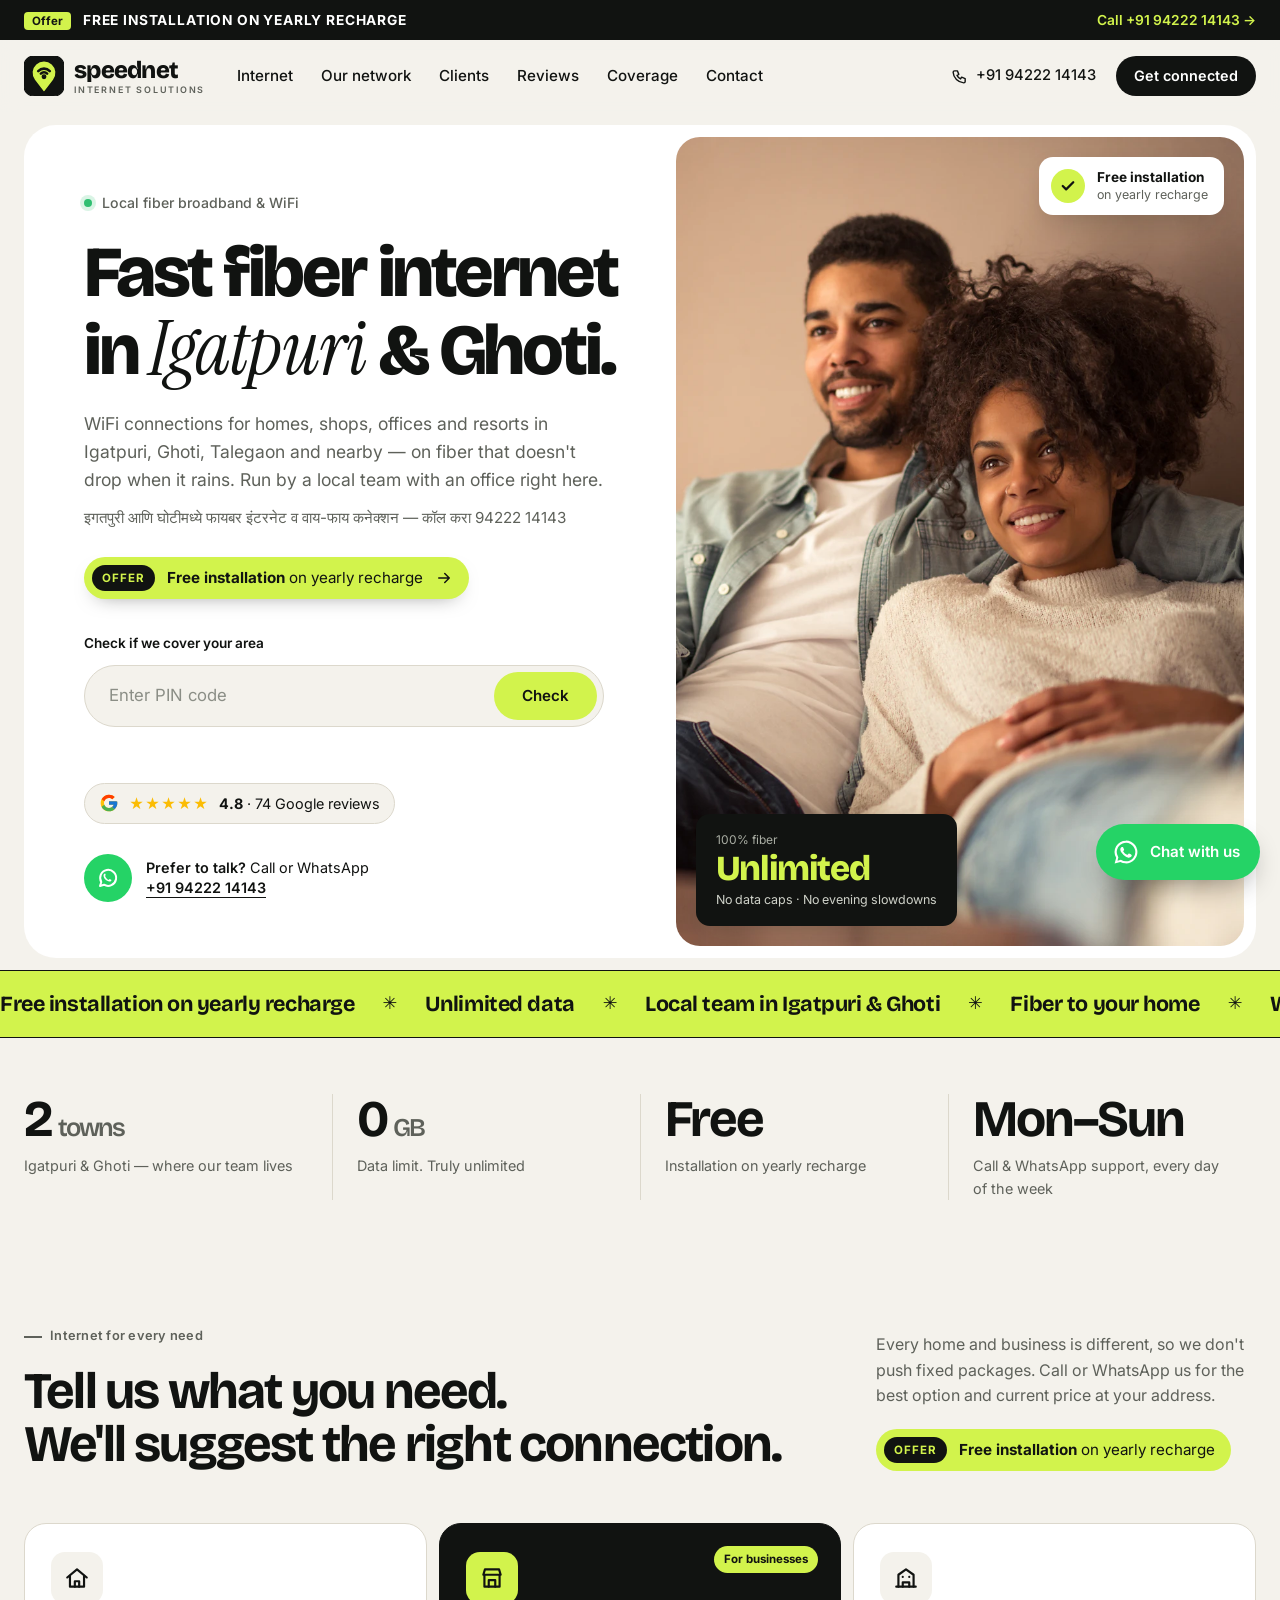
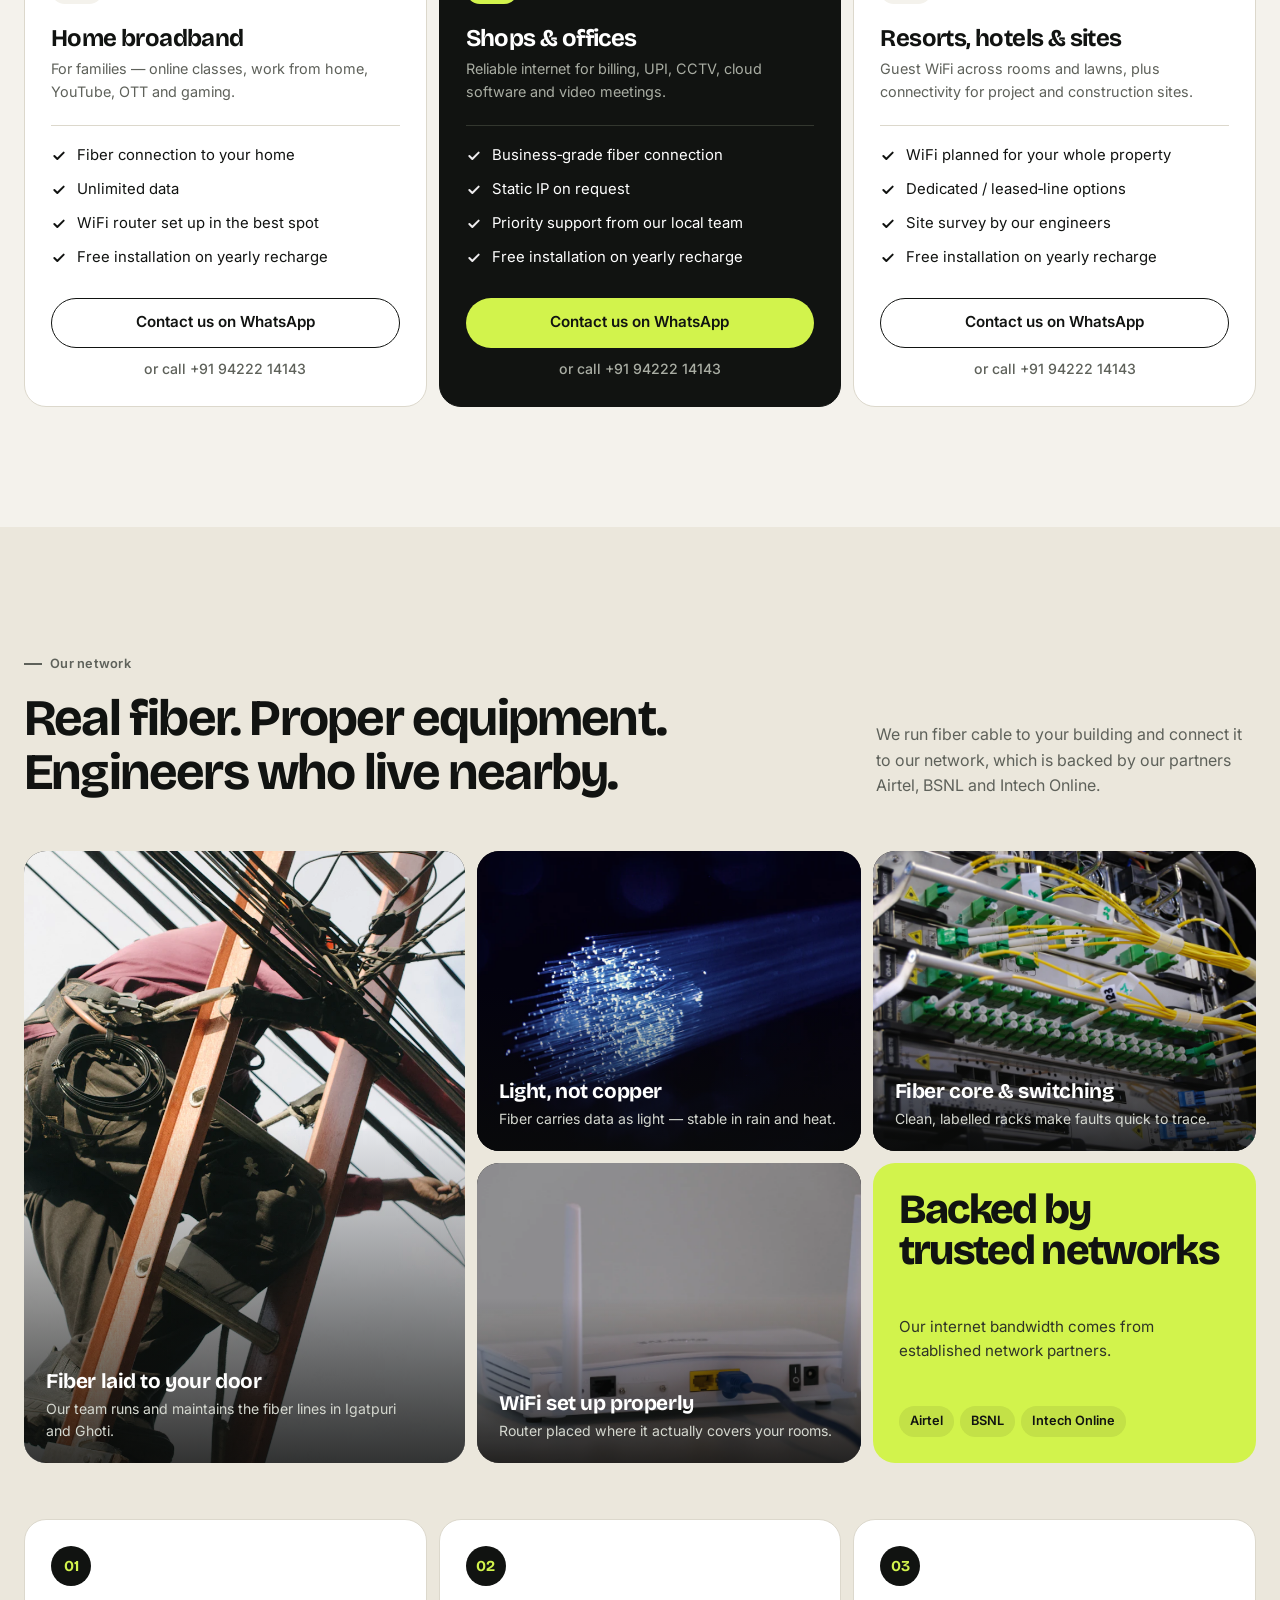
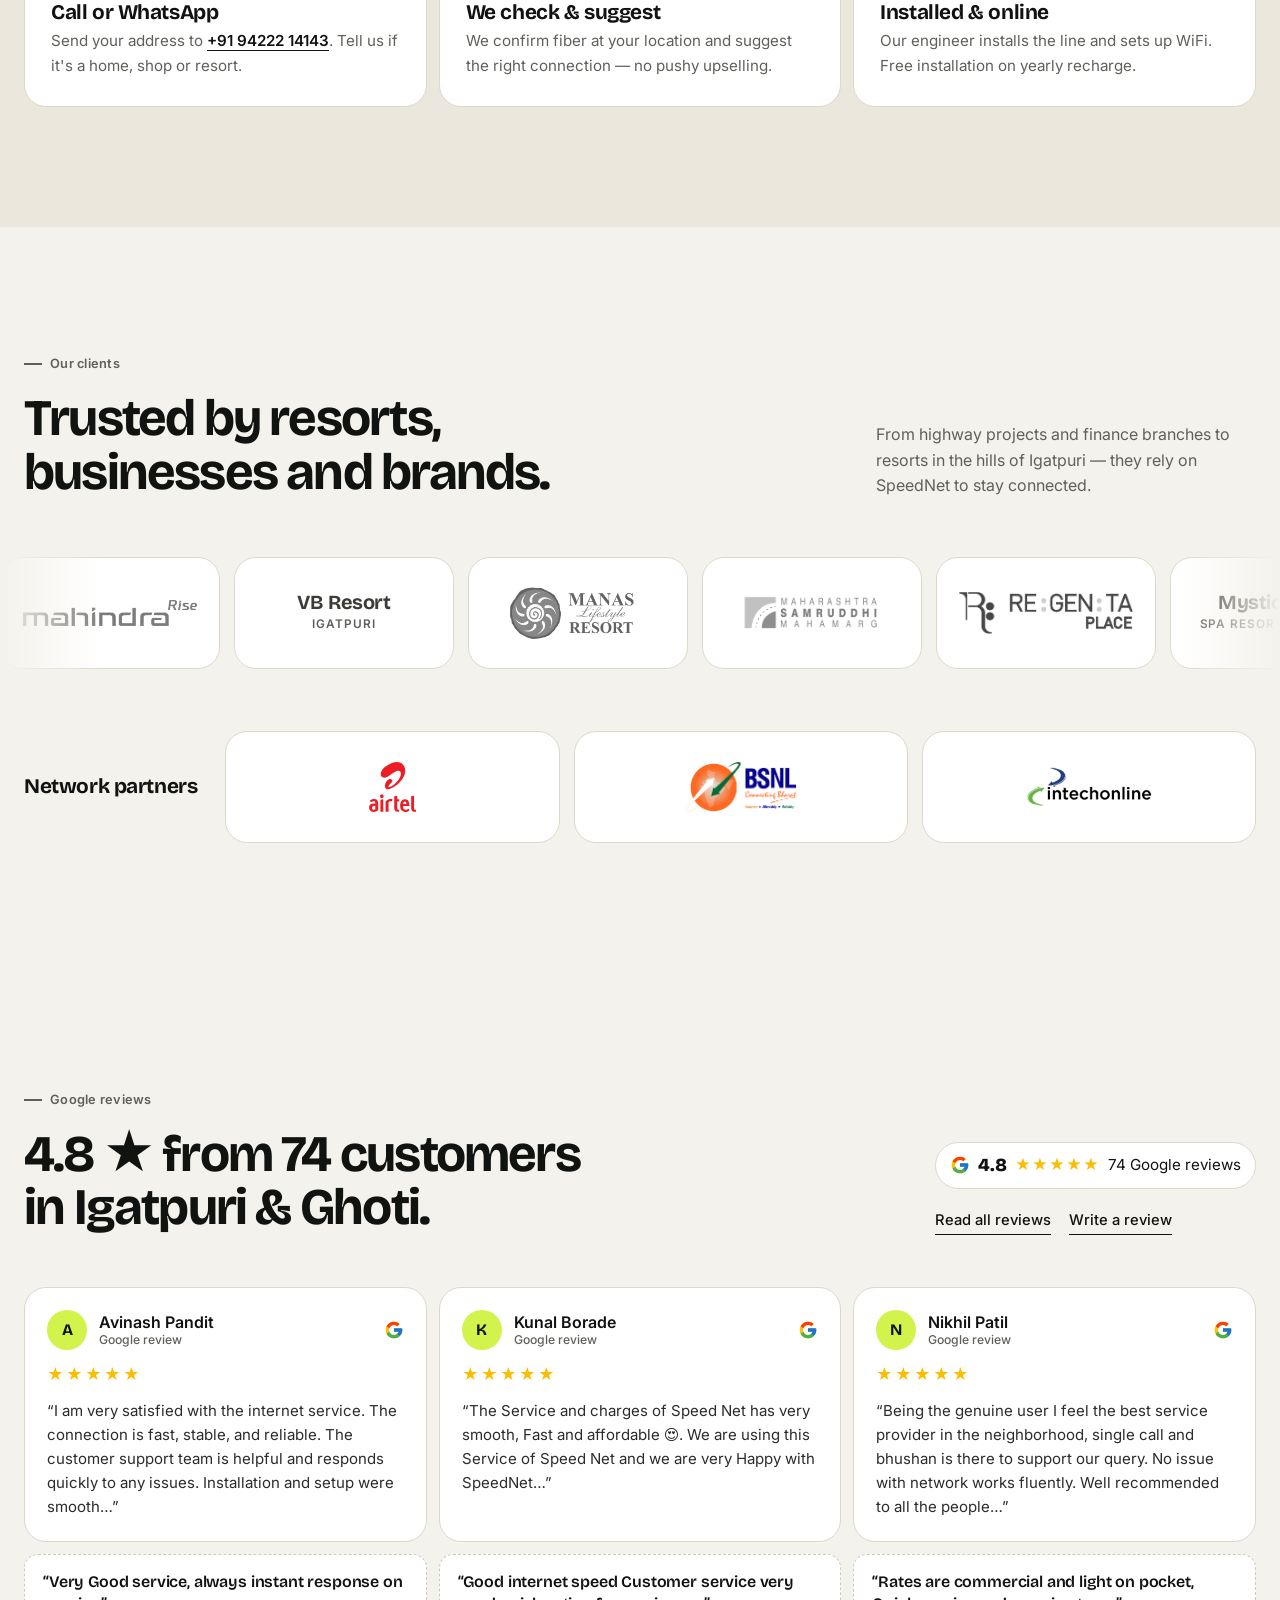
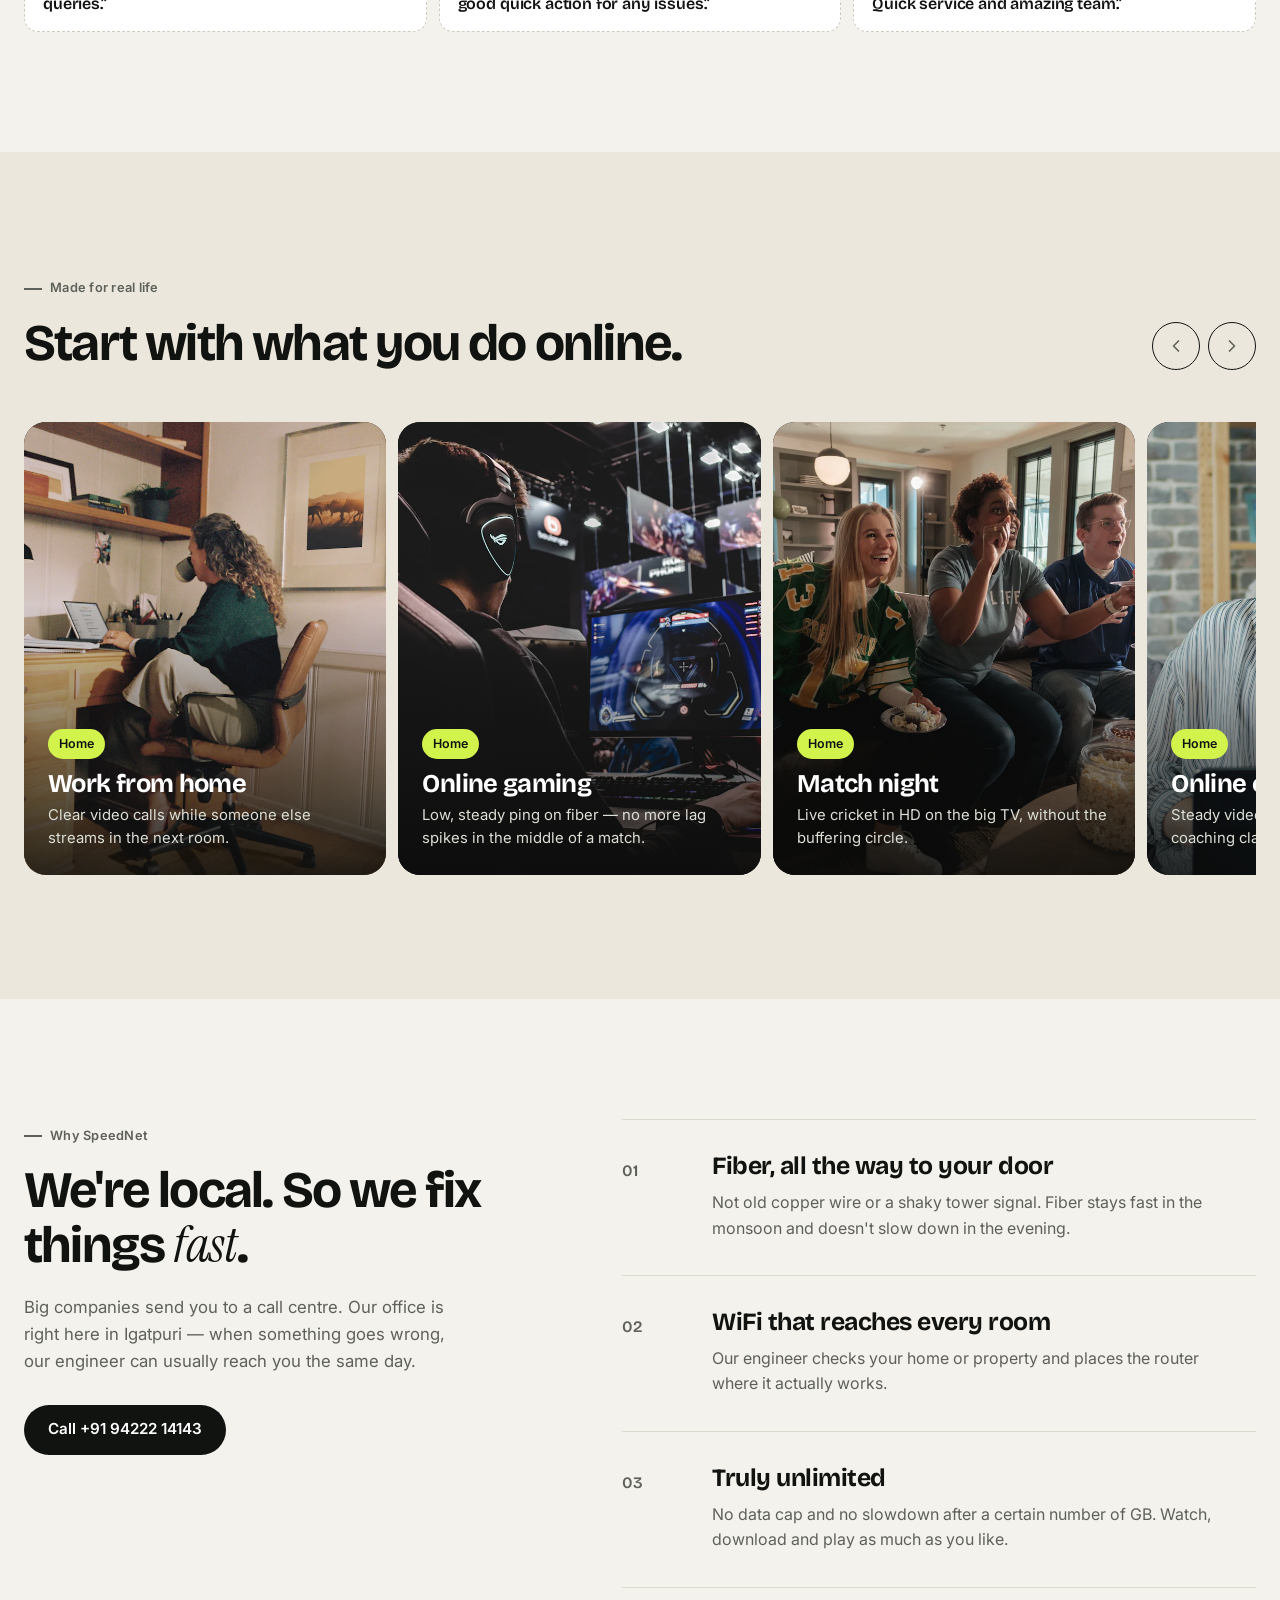
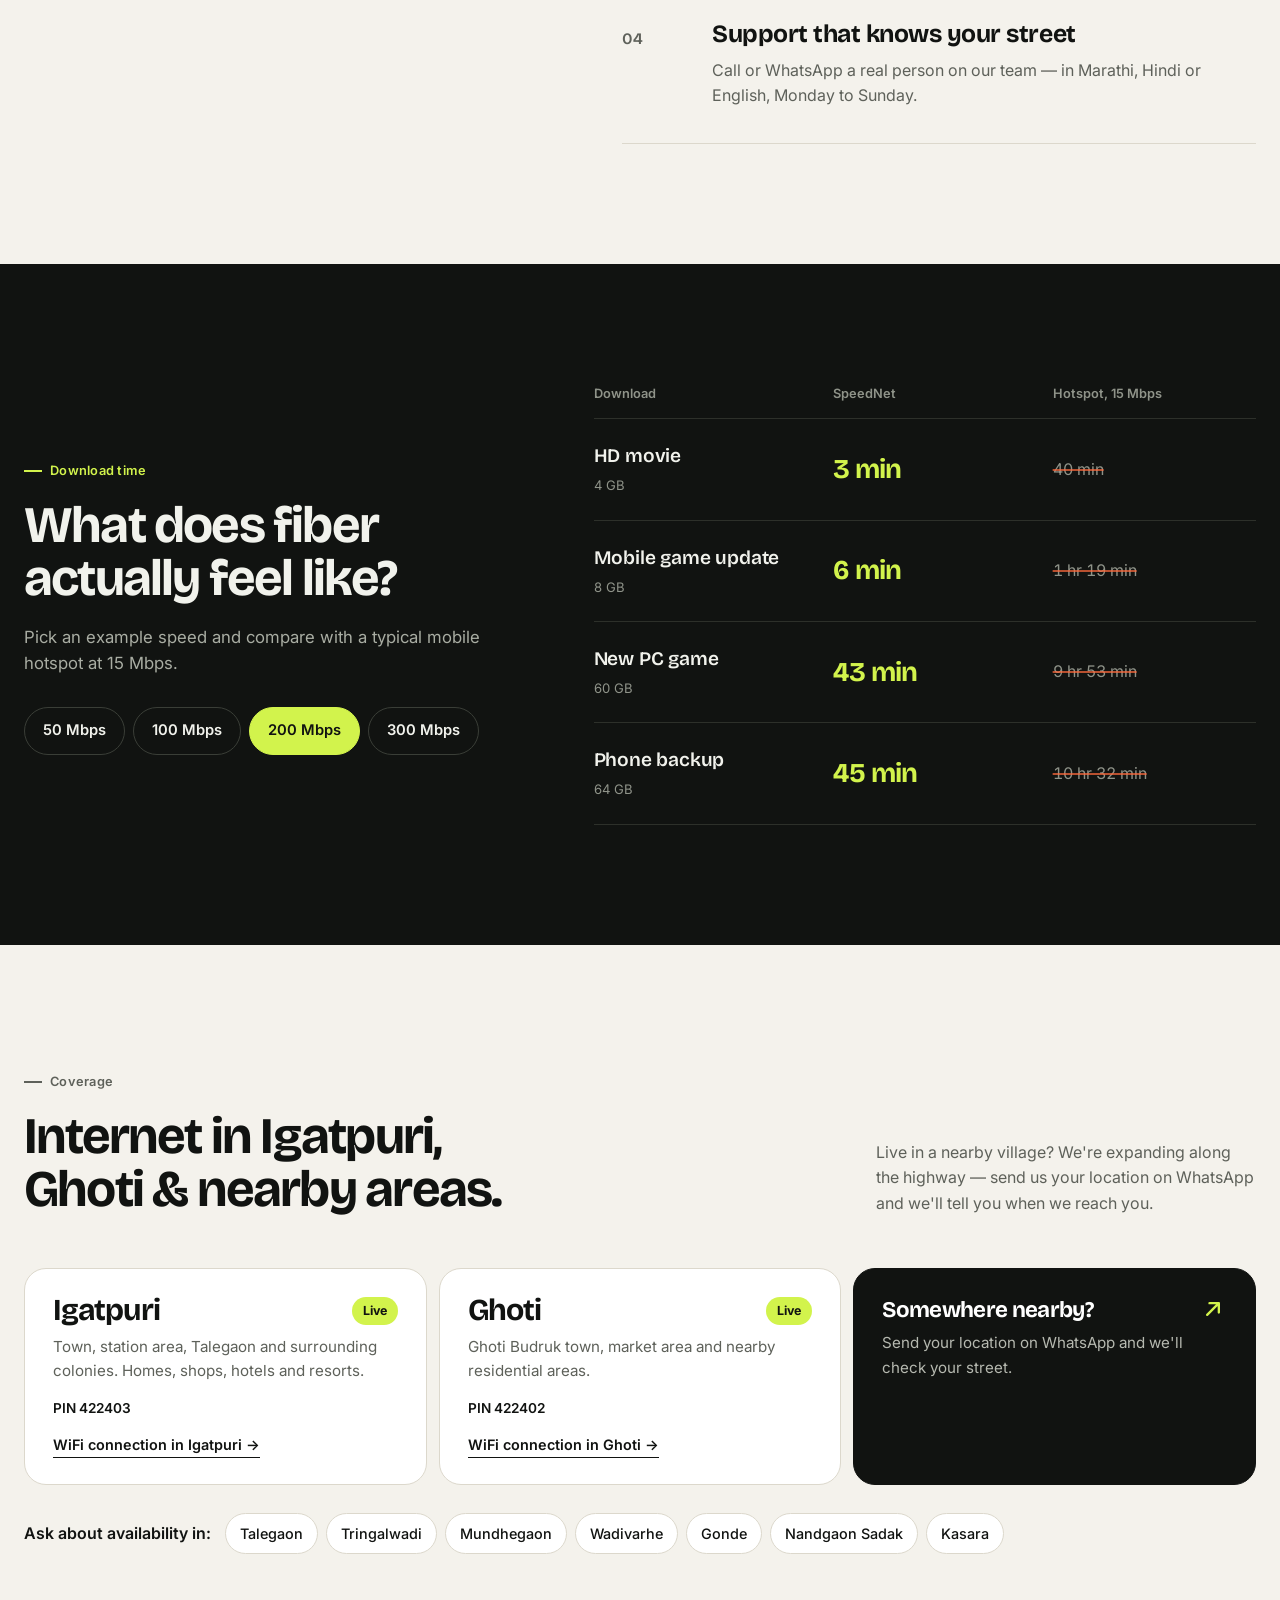
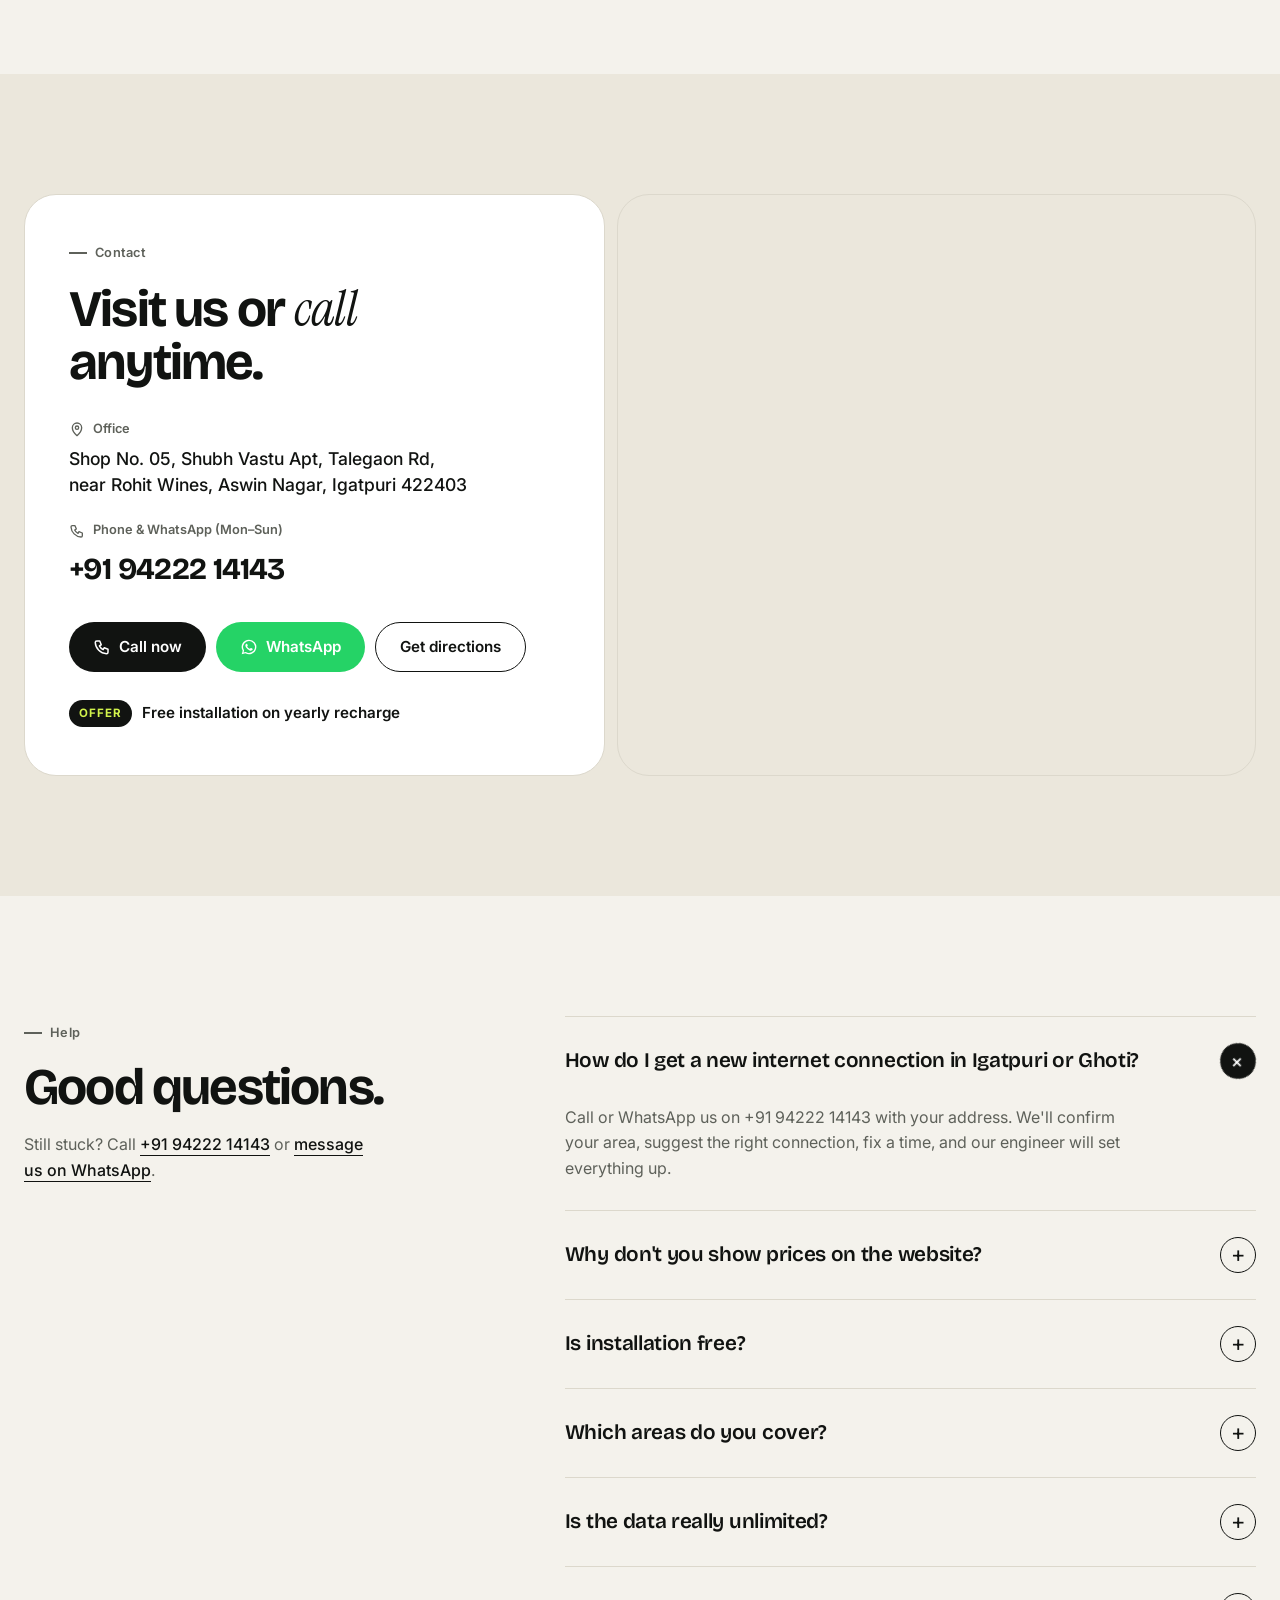
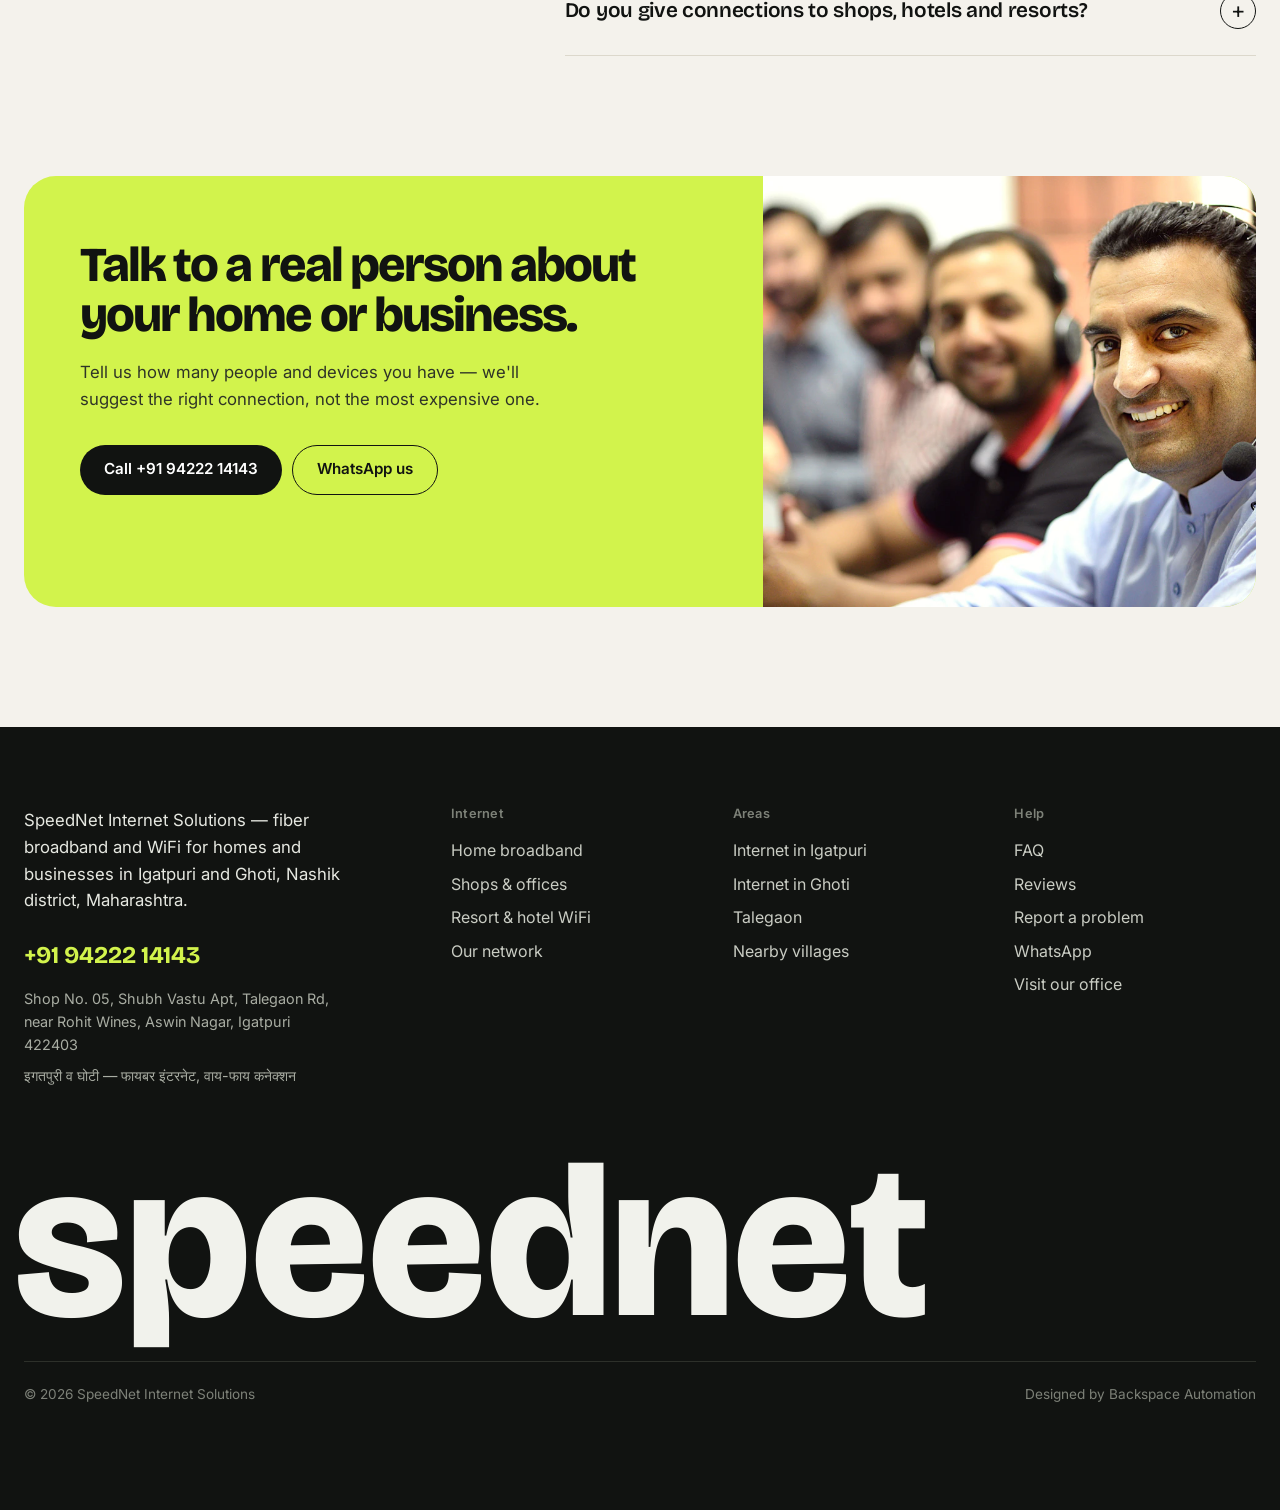
==== commit 107161d8: "Reviews: replace big rating card with a small rating line Removes the star breakdown; keeps 4.8 · 74" ====
--- a/index.html
+++ b/index.html
@@ -17,7 +17,7 @@
   <link rel="preconnect" href="https://fonts.gstatic.com" crossorigin />
   <link href="https://fonts.googleapis.com/css2?family=Bricolage+Grotesque:opsz,wght@12..96,500;12..96,600;12..96,700;12..96,800&family=Inter:wght@400;500;600&family=Instrument+Serif:ital@1&display=swap" rel="stylesheet" />
   <link rel="preload" as="image" href="img/home-broadband-couple-igatpuri.webp" fetchpriority="high" />
-  <link rel="stylesheet" href="styles.css?v=15" />
+  <link rel="stylesheet" href="styles.css?v=16" />
   <link rel="icon" type="image/svg+xml" href="brand/speednet-icon.svg" />
   <link rel="icon" type="image/png" sizes="512x512" href="brand/png/speednet-icon-512.png" />
   <link rel="apple-touch-icon" href="brand/png/apple-touch-icon.png" />
@@ -377,27 +377,12 @@
             <h2>4.8 ★ from 74 customers<br />in Igatpuri &amp; Ghoti.</h2>
           </div>
           <div class="head__aside">
-            <p>Real reviews from SpeedNet customers on Google.</p>
+            <div class="rsmall"><svg class="g-logo" viewBox="0 0 48 48" aria-hidden="true"><path fill="#FFC107" d="M43.6 20.5H42V20H24v8h11.3C33.7 32.7 29.2 36 24 36c-6.6 0-12-5.4-12-12s5.4-12 12-12c3.1 0 5.8 1.2 7.9 3.1l5.7-5.7C34 6.1 29.3 4 24 4 12.9 4 4 12.9 4 24s8.9 20 20 20 20-8.9 20-20c0-1.3-.1-2.4-.4-3.5z"/><path fill="#FF3D00" d="M6.3 14.7l6.6 4.8C14.7 15.1 19 12 24 12c3.1 0 5.8 1.2 7.9 3.1l5.7-5.7C34 6.1 29.3 4 24 4 16.3 4 9.7 8.3 6.3 14.7z"/><path fill="#4CAF50" d="M24 44c5.2 0 9.9-2 13.4-5.2l-6.2-5.2C29.2 35.1 26.7 36 24 36c-5.2 0-9.6-3.3-11.3-8l-6.5 5C9.5 39.6 16.2 44 24 44z"/><path fill="#1976D2" d="M43.6 20.5H42V20H24v8h11.3c-.8 2.2-2.2 4.2-4.1 5.6l6.2 5.2C37 39.2 44 34 44 24c0-1.3-.1-2.4-.4-3.5z"/></svg><b>4.8</b><span class="rsmall__stars" aria-label="4.8 out of 5 stars">★★★★★</span><span>74 Google reviews</span></div>
+            <p class="rsmall__links"><a class="ul" href="https://www.google.com/maps?cid=8651594604110889001" target="_blank" rel="noopener">Read all reviews</a><a class="ul" href="https://www.google.com/search?q=SpeedNet+internet+solutions+Igatpuri#lrd=0x3bdd8713334e1b39:0x7810a3744eb74029,3" target="_blank" rel="noopener">Write a review</a></p>
           </div>
         </div>
 
         <div class="reviews-grid">
-          <aside class="rsum">
-            <div class="rsum__head"><svg class="g-logo" viewBox="0 0 48 48" aria-hidden="true"><path fill="#FFC107" d="M43.6 20.5H42V20H24v8h11.3C33.7 32.7 29.2 36 24 36c-6.6 0-12-5.4-12-12s5.4-12 12-12c3.1 0 5.8 1.2 7.9 3.1l5.7-5.7C34 6.1 29.3 4 24 4 12.9 4 4 12.9 4 24s8.9 20 20 20 20-8.9 20-20c0-1.3-.1-2.4-.4-3.5z"/><path fill="#FF3D00" d="M6.3 14.7l6.6 4.8C14.7 15.1 19 12 24 12c3.1 0 5.8 1.2 7.9 3.1l5.7-5.7C34 6.1 29.3 4 24 4 16.3 4 9.7 8.3 6.3 14.7z"/><path fill="#4CAF50" d="M24 44c5.2 0 9.9-2 13.4-5.2l-6.2-5.2C29.2 35.1 26.7 36 24 36c-5.2 0-9.6-3.3-11.3-8l-6.5 5C9.5 39.6 16.2 44 24 44z"/><path fill="#1976D2" d="M43.6 20.5H42V20H24v8h11.3c-.8 2.2-2.2 4.2-4.1 5.6l6.2 5.2C37 39.2 44 34 44 24c0-1.3-.1-2.4-.4-3.5z"/></svg><span>Google rating</span></div>
-            <div><span class="rsum__score">4.8</span><span class="rsum__stars" aria-label="4.8 out of 5 stars">★★★★★</span></div>
-            <p class="rsum__count">Based on <b>74 Google reviews</b></p>
-            <div class="rbars" aria-label="Rating breakdown">
-              <div class="rbar"><span>5</span><i style="--w:89.2%"></i><span>66</span></div>
-              <div class="rbar"><span>4</span><i style="--w:8.1%"></i><span>6</span></div>
-              <div class="rbar"><span>3</span><i style="--w:1.4%"></i><span>1</span></div>
-              <div class="rbar"><span>2</span><i style="--w:0.0%"></i><span>0</span></div>
-              <div class="rbar"><span>1</span><i style="--w:1.4%"></i><span>1</span></div>
-            </div>
-            <div class="rsum__btns">
-              <a href="https://www.google.com/maps?cid=8651594604110889001" class="btn btn--lime" target="_blank" rel="noopener">Read all reviews</a>
-              <a href="https://www.google.com/search?q=SpeedNet+internet+solutions+Igatpuri#lrd=0x3bdd8713334e1b39:0x7810a3744eb74029,3" class="btn btn--ghost-light" target="_blank" rel="noopener">Write a review</a>
-            </div>
-          </aside>
 
           <div class="rmain">
             <div class="rcards">
@@ -662,6 +647,6 @@
     <span>Chat with us</span>
   </a>
 
-  <script src="script.js?v=15"></script>
+  <script src="script.js?v=16"></script>
 </body>
 </html>
--- a/styles.css
+++ b/styles.css
@@ -475,22 +475,12 @@
 .g-rating__stars { color: #fbbc04; letter-spacing: 1px; }
 .g-rating b { font-weight: 700; }
 
-.reviews-grid { display: grid; grid-template-columns: 330px minmax(0, 1fr); gap: 12px; align-items: stretch; }
-.rsum { background: var(--ink); color: #f1f2ec; border-radius: var(--r-xl); padding: 30px 28px; display: flex; flex-direction: column; gap: 16px; }
-.rsum__head { display: flex; align-items: center; gap: 10px; font-weight: 600; font-size: .9rem; color: #d4d7cf; }
-.rsum__score { font-family: var(--f-head); font-size: 4.4rem; font-weight: 800; letter-spacing: -0.05em; line-height: .9; margin-right: 12px; }
-.rsum__stars { color: #fbbc04; font-size: 1.35rem; letter-spacing: 2px; vertical-align: 10px; }
-.rsum__count { color: #a9ada3; font-size: .95rem; }
-.rsum__count b { color: #f1f2ec; }
-.rbars { display: grid; gap: 7px; }
-.rbar { display: grid; grid-template-columns: 12px 1fr 24px; gap: 10px; align-items: center; font-size: .78rem; color: #a9ada3; }
-.rbar i { height: 6px; border-radius: 99px; background: #2b2e29; position: relative; overflow: hidden; }
-.rbar i::after { content: ""; position: absolute; inset: 0 auto 0 0; width: var(--w); background: #fbbc04; border-radius: inherit; }
-.rbar span:last-child { text-align: right; }
-.rsum__btns { display: grid; gap: 8px; margin-top: auto; padding-top: 8px; }
-.btn--ghost-light { border: 1.5px solid #3a3e37; color: #f1f2ec; }
-.btn--ghost-light:hover { border-color: var(--lime); color: var(--lime); }
-
+.reviews-grid { display: block; }
+.rsmall { display: inline-flex; align-items: center; gap: 8px; padding: 8px 14px; border-radius: 999px; background: var(--white); border: 1px solid var(--line); color: var(--ink); font-size: .95rem; }
+.rsmall b { font-family: var(--f-head); font-size: 1.15rem; font-weight: 800; }
+.rsmall__stars { color: #fbbc04; letter-spacing: 1px; }
+.rsmall__links { display: flex; flex-wrap: wrap; gap: 18px; font-size: .92rem; }
+.rsmall__links a { color: var(--ink); }
 .rmain { display: grid; gap: 12px; align-content: start; }
 .rcards { display: grid; grid-template-columns: repeat(3, minmax(0, 1fr)); gap: 12px; }
 .rcard { margin: 0; background: var(--white); border: 1px solid var(--line); border-radius: var(--r-lg); padding: 22px; display: flex; flex-direction: column; gap: 12px; }
@@ -506,19 +496,8 @@
 .rquotes li { padding: 16px 18px; border-radius: var(--r-md); background: var(--white); border: 1px dashed #cfcabd; font-family: var(--f-head); font-weight: 600; font-size: 1rem; letter-spacing: -0.01em; line-height: 1.35; }
 .section--tint .rquotes li { background: var(--paper); }
 
-@media (max-width: 1100px) {
-  .reviews-grid { grid-template-columns: minmax(0, 1fr); }
-  .rsum { display: grid; grid-template-columns: auto 1fr; align-items: center; column-gap: 28px; }
-  .rsum__head, .rsum__btns { grid-column: 1 / -1; }
-  .rsum__btns { grid-template-columns: 1fr 1fr; }
-}
 @media (max-width: 900px) {
   .rcards, .rquotes { grid-template-columns: minmax(0, 1fr); }
-}
-@media (max-width: 600px) {
-  .rsum { grid-template-columns: minmax(0, 1fr); }
-  .rsum__btns { grid-template-columns: minmax(0, 1fr); }
-  .rsum__score { font-size: 3.6rem; }
 }
 
 /* ---------- floating WhatsApp ---------- */
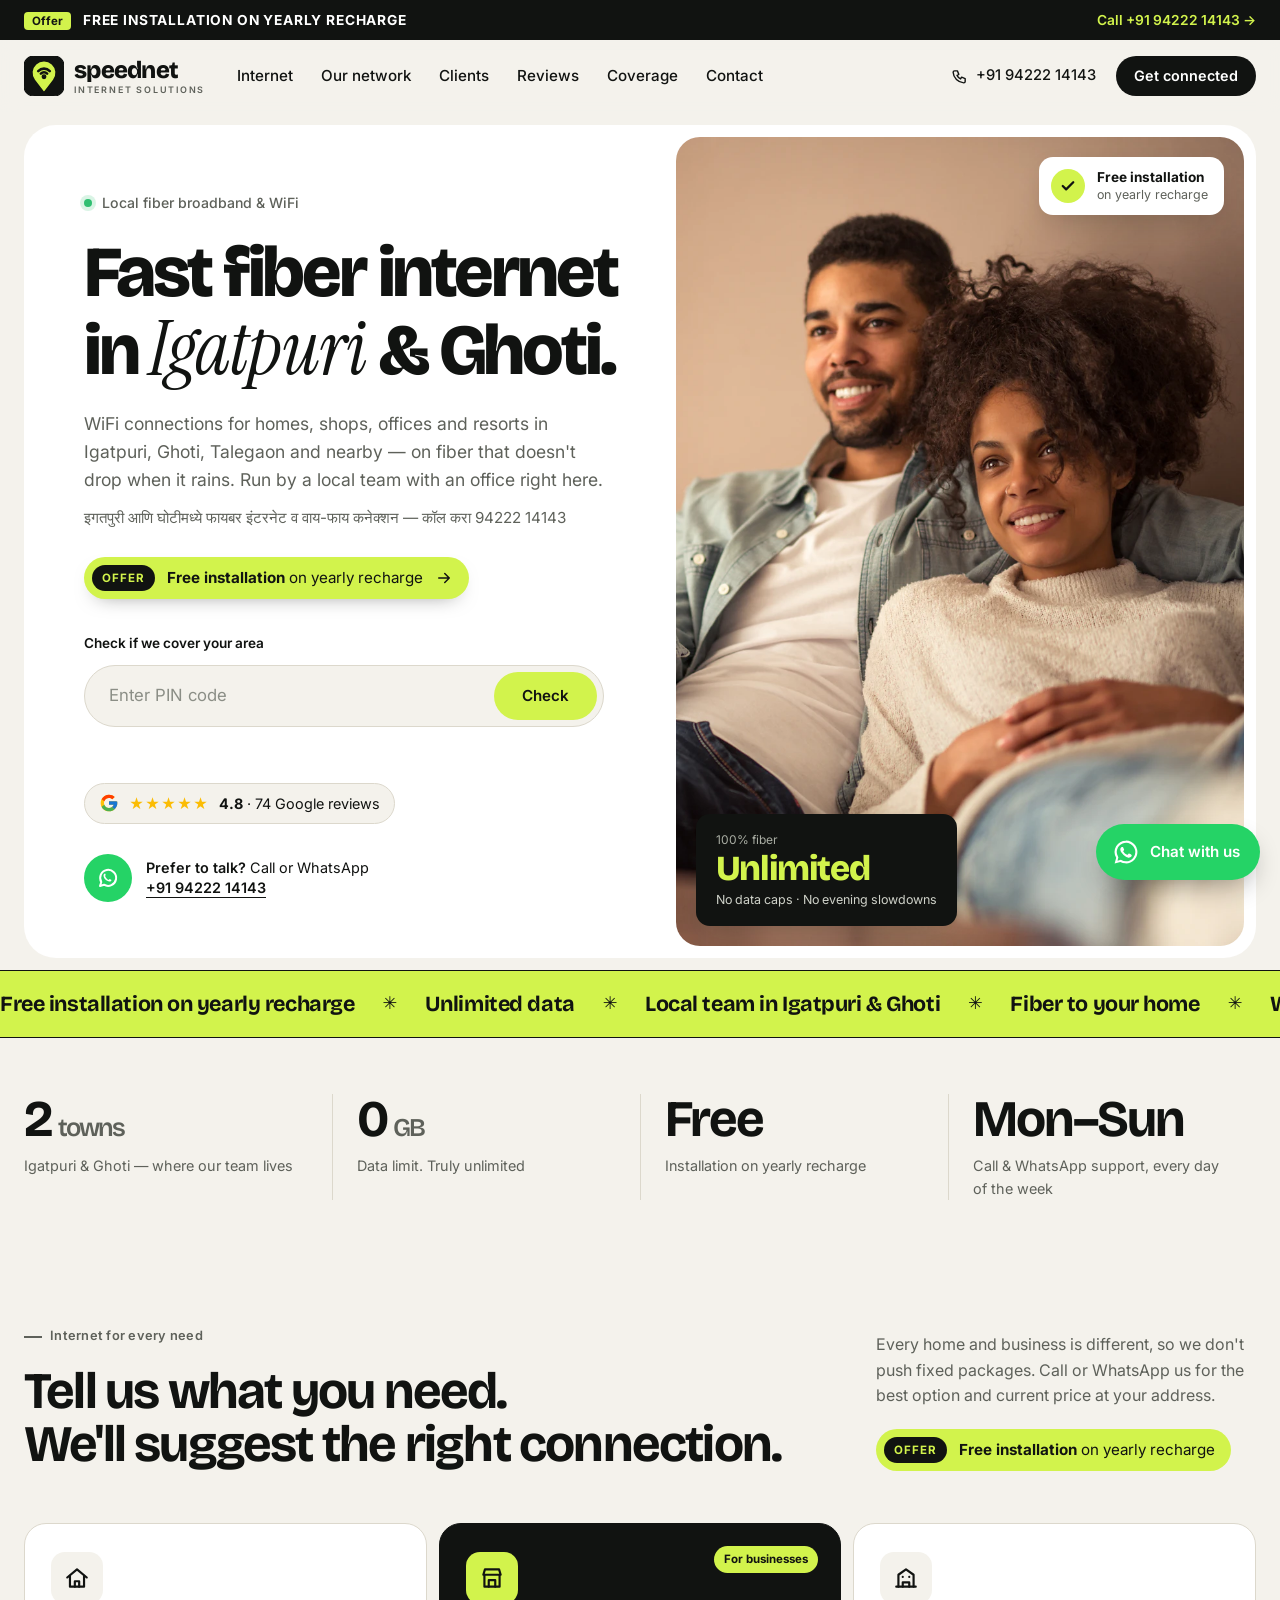
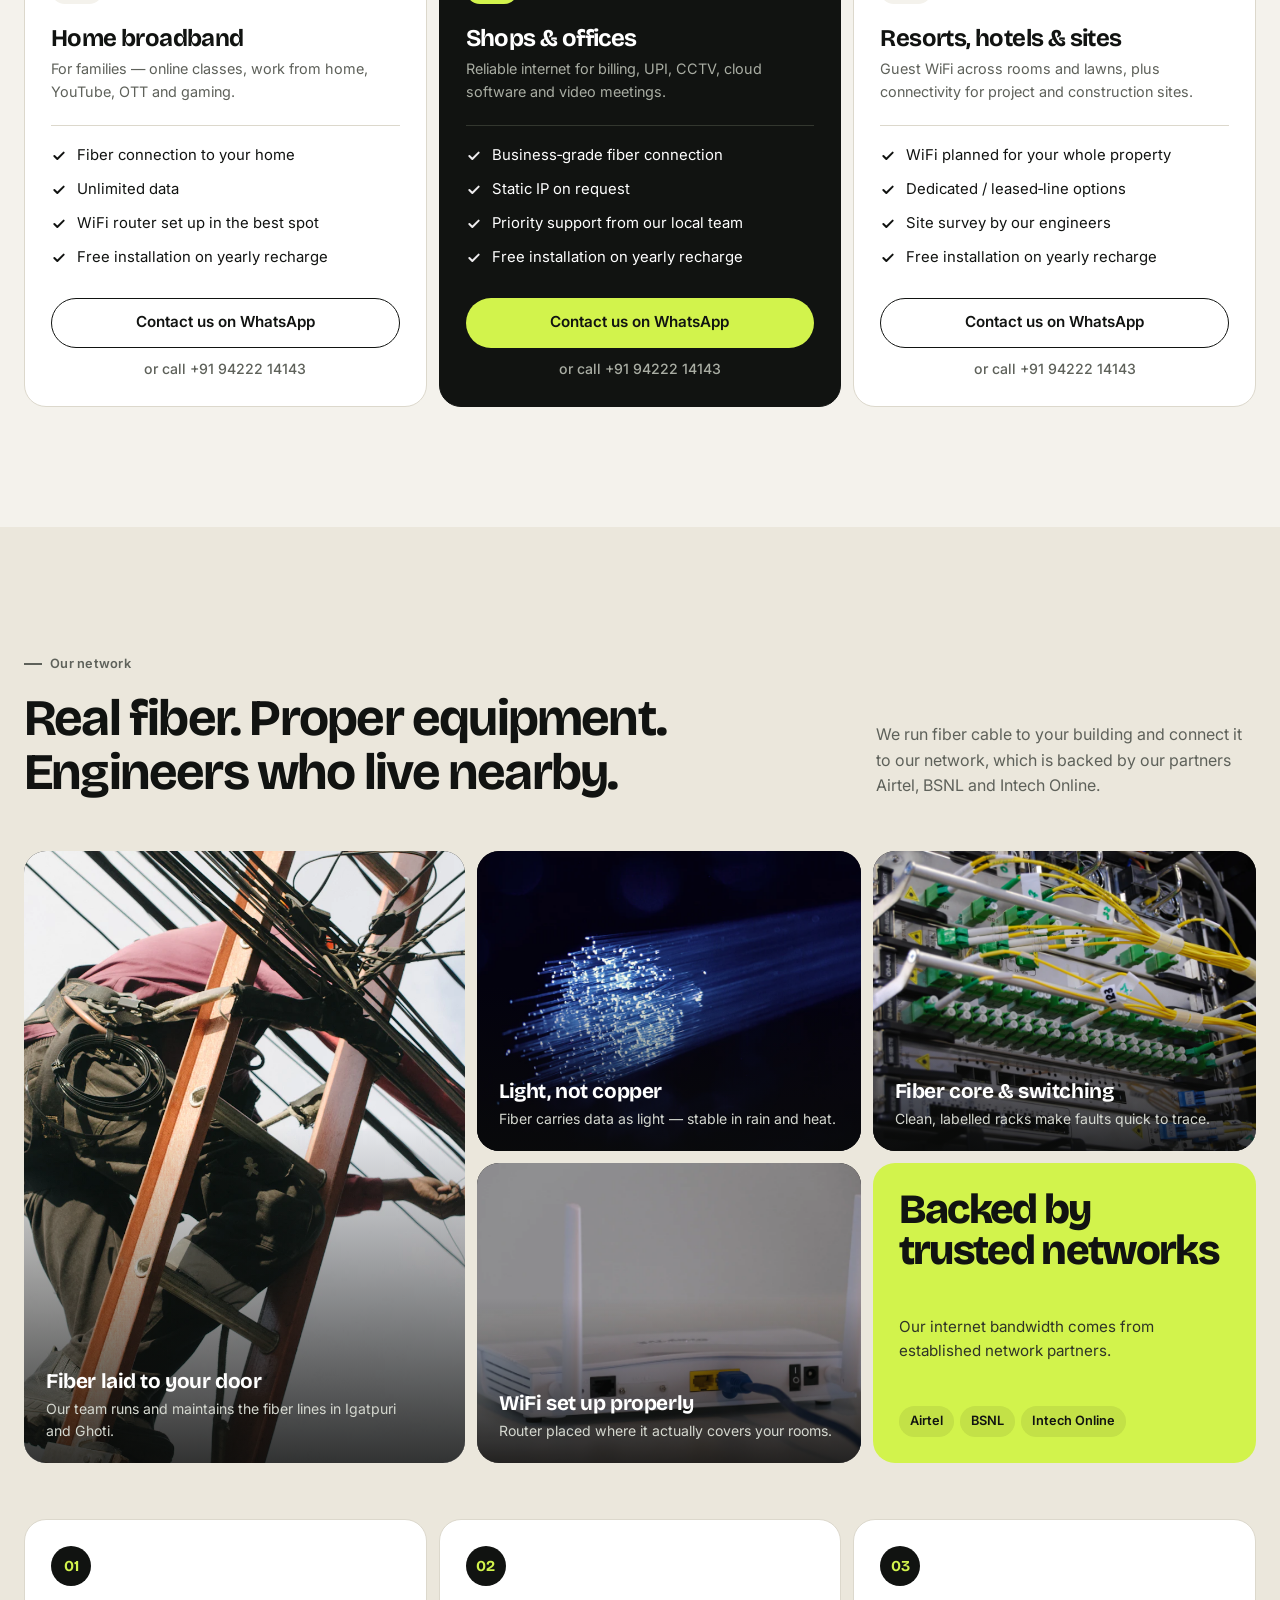
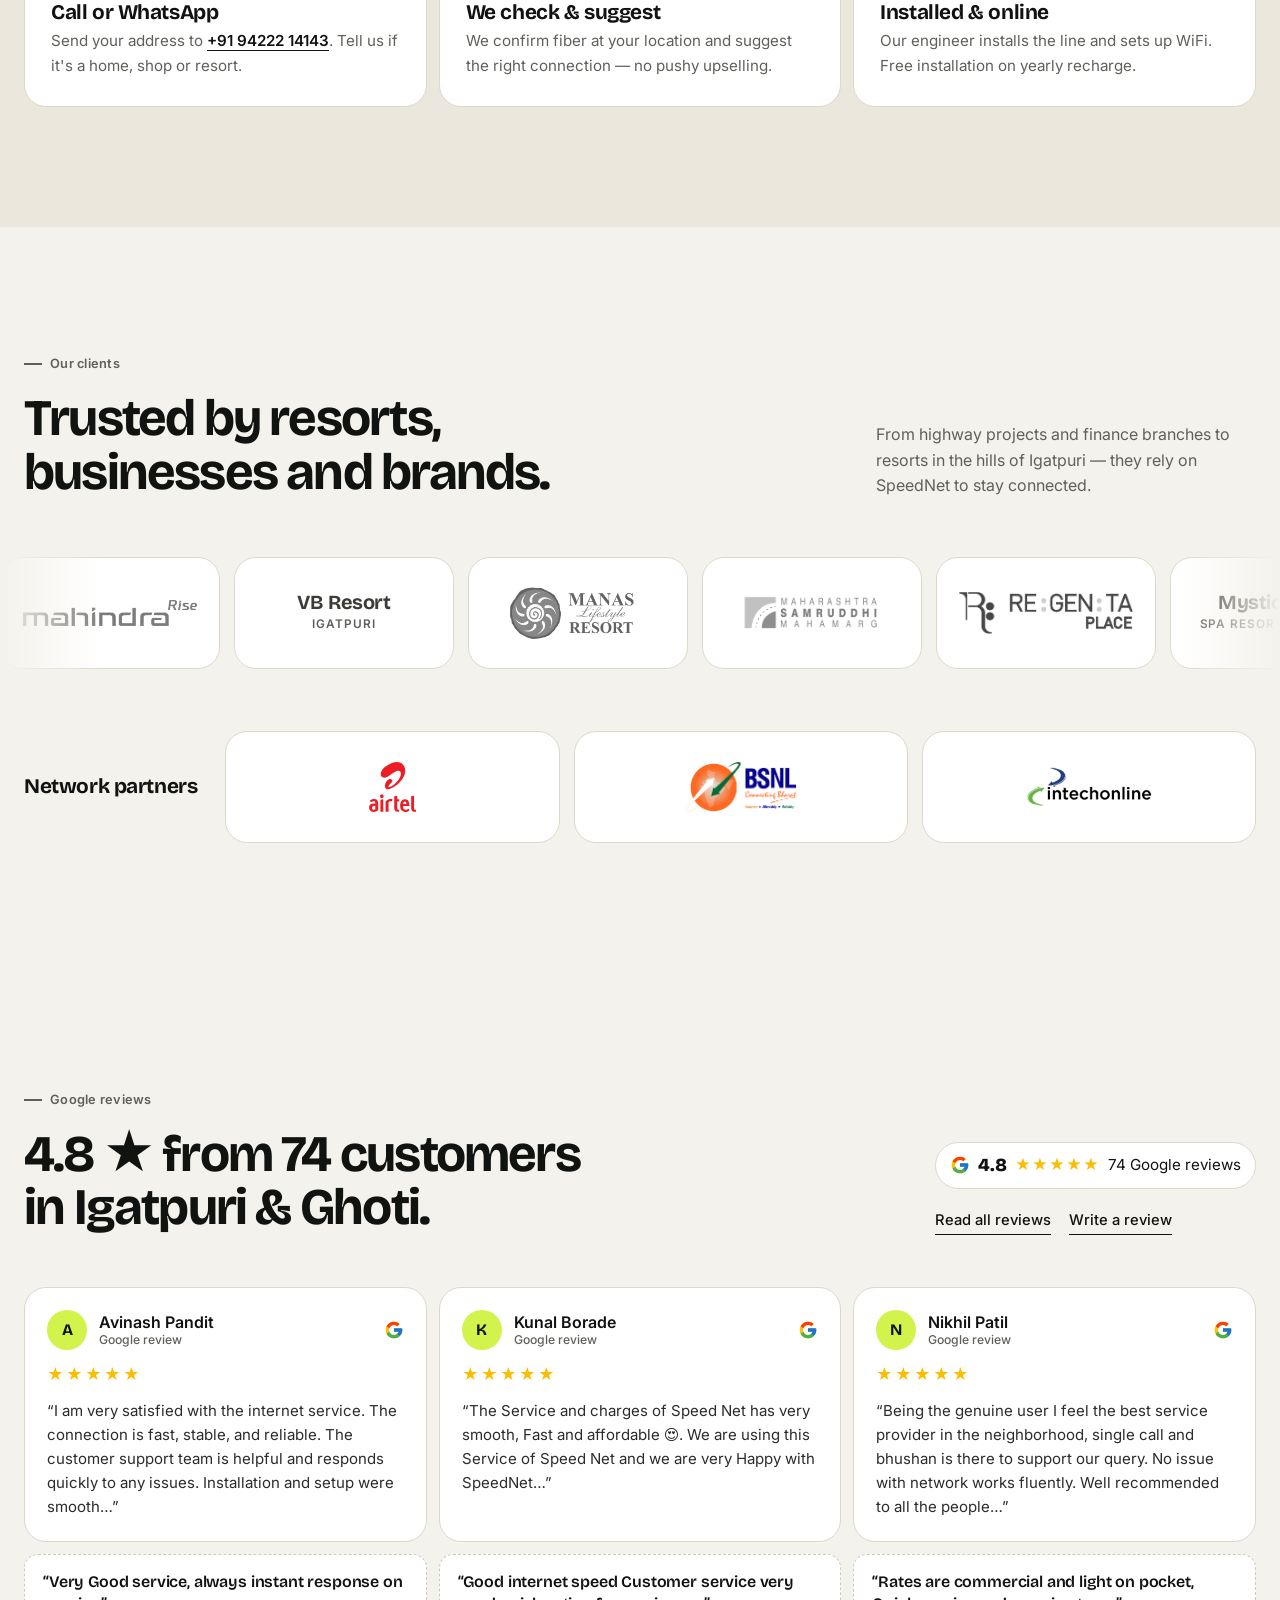
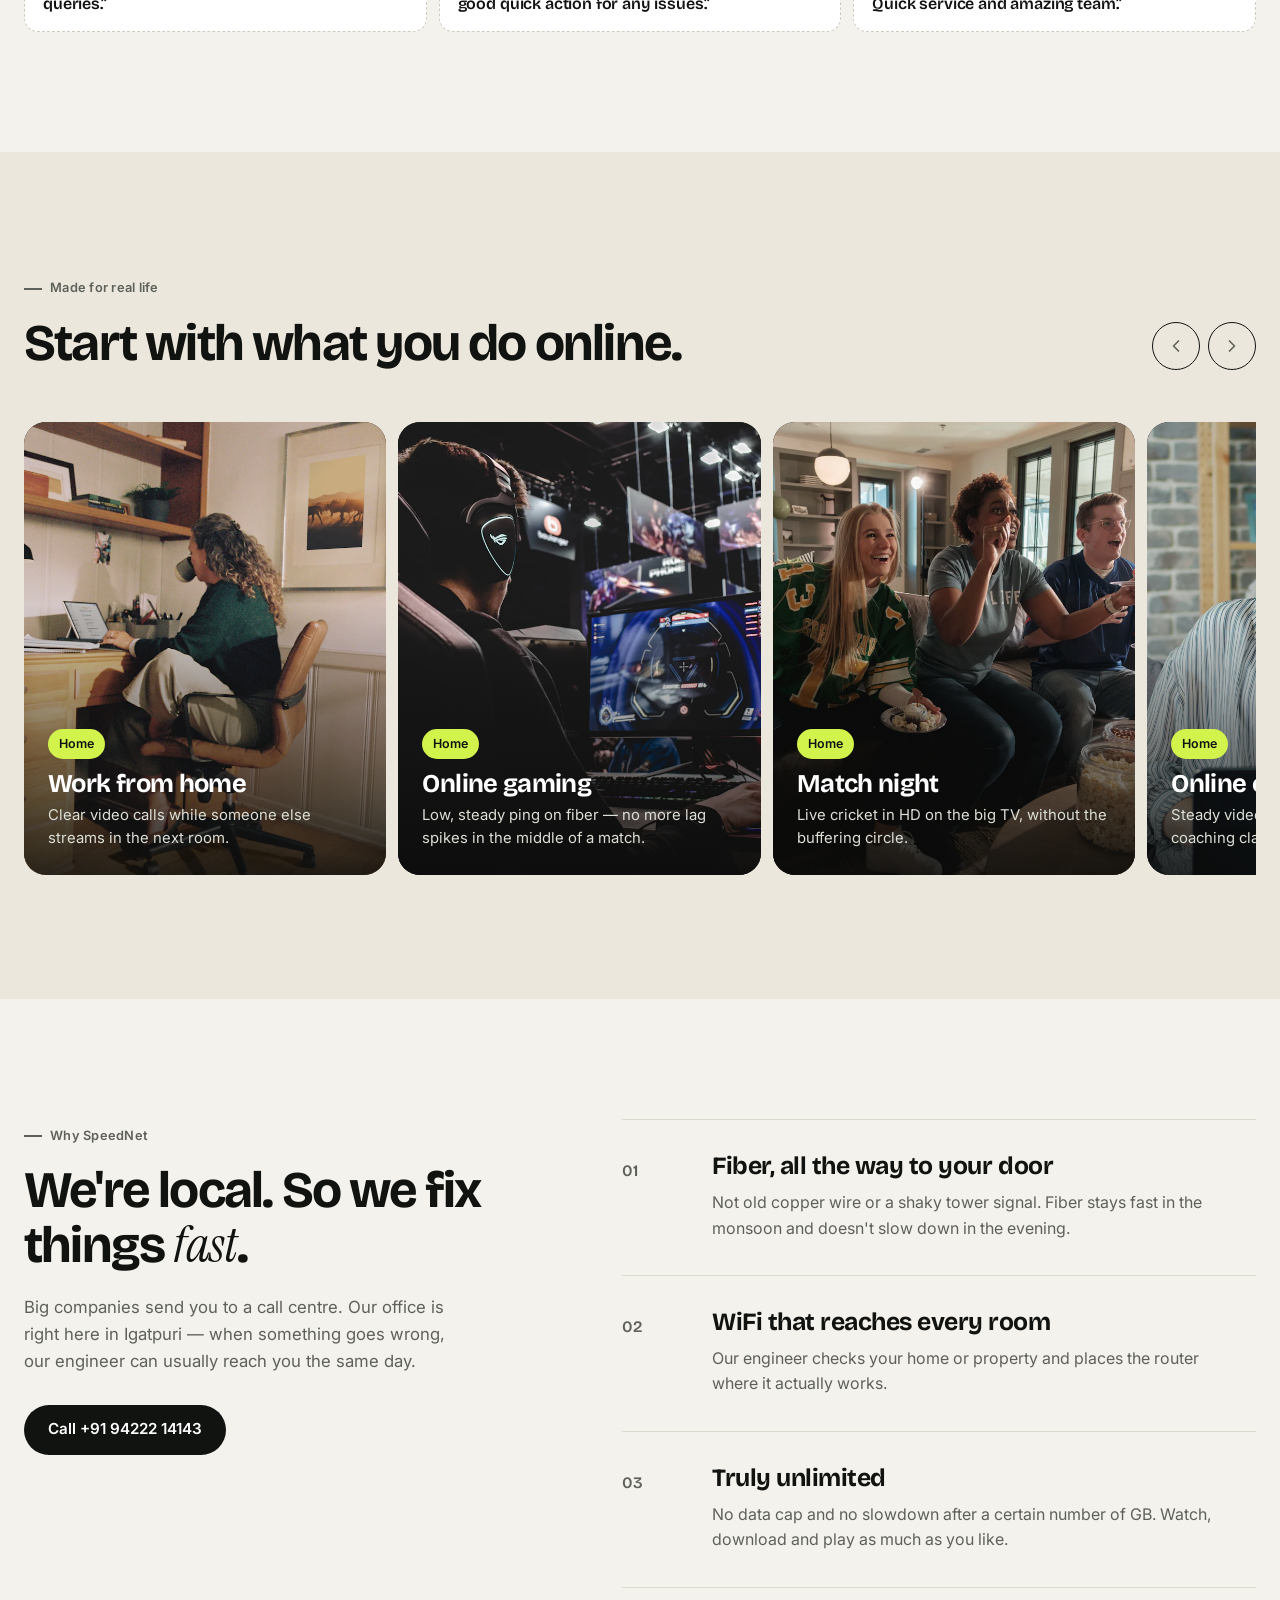
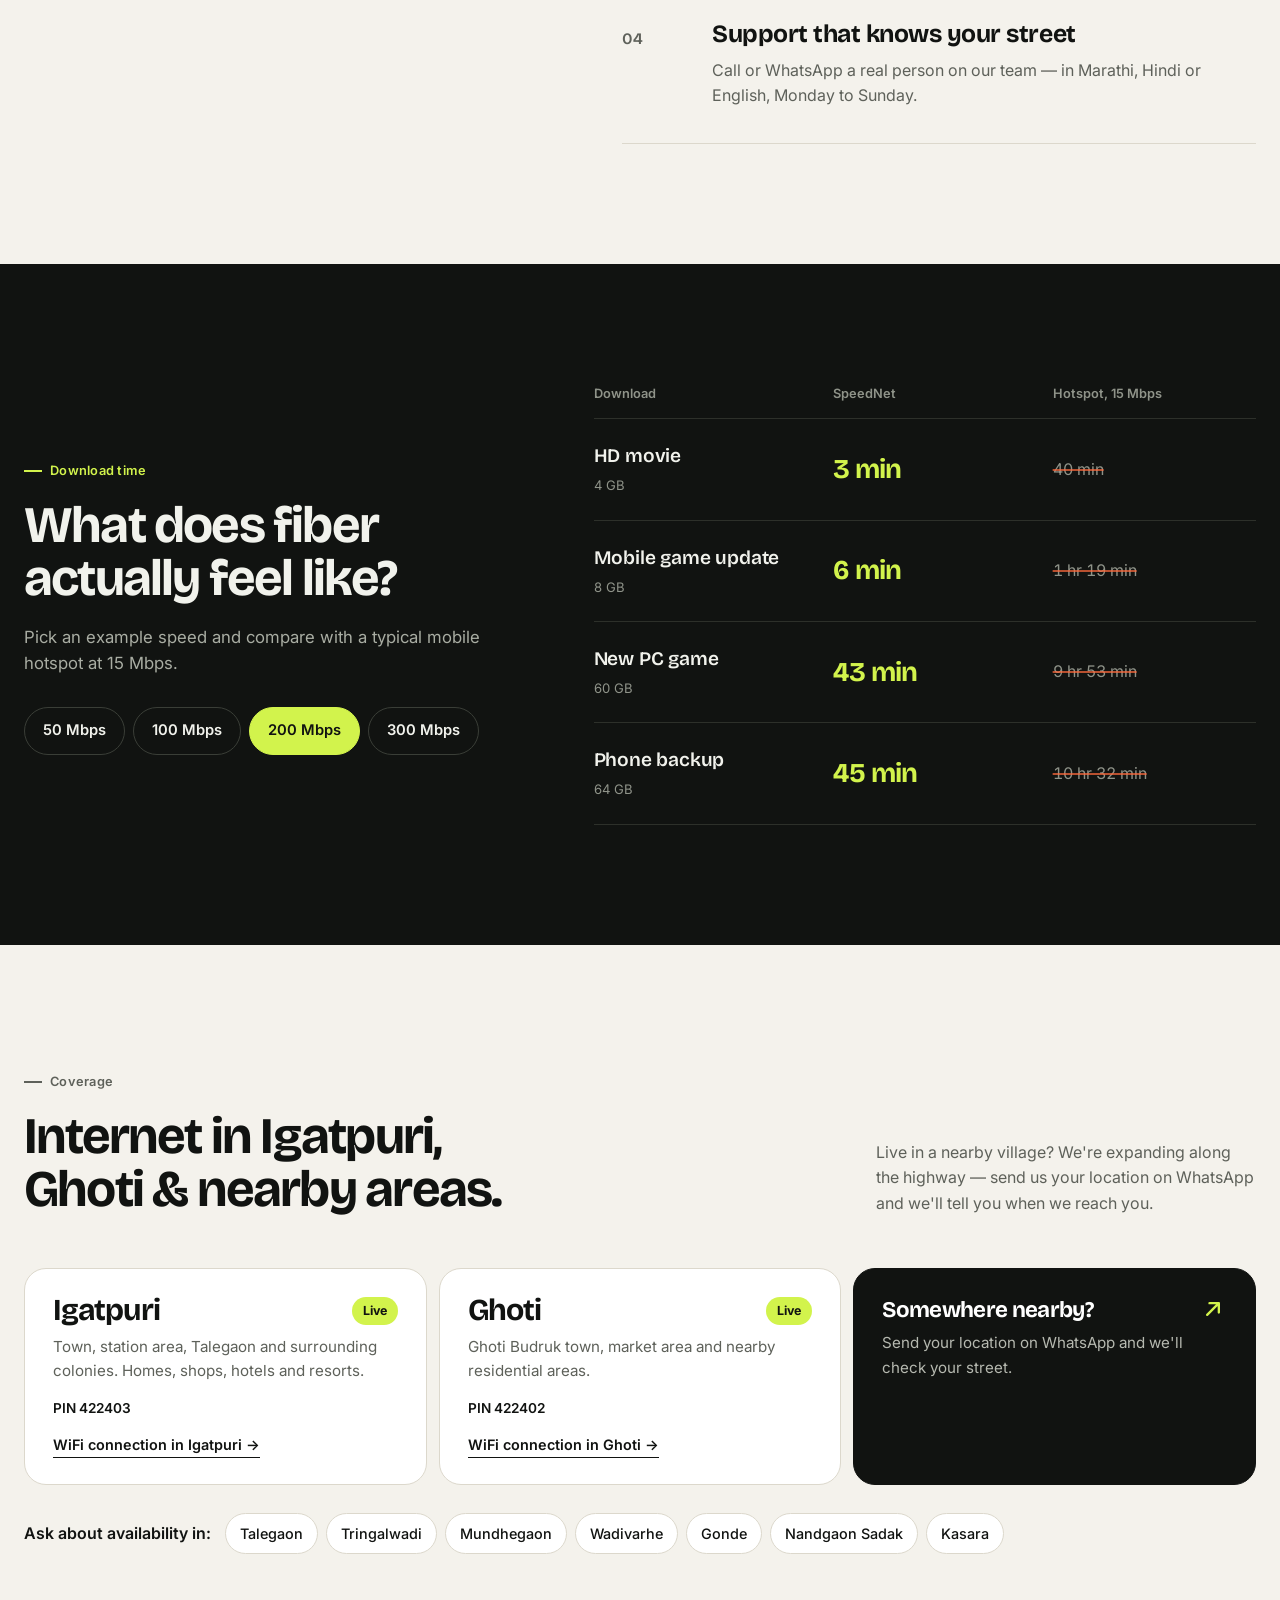
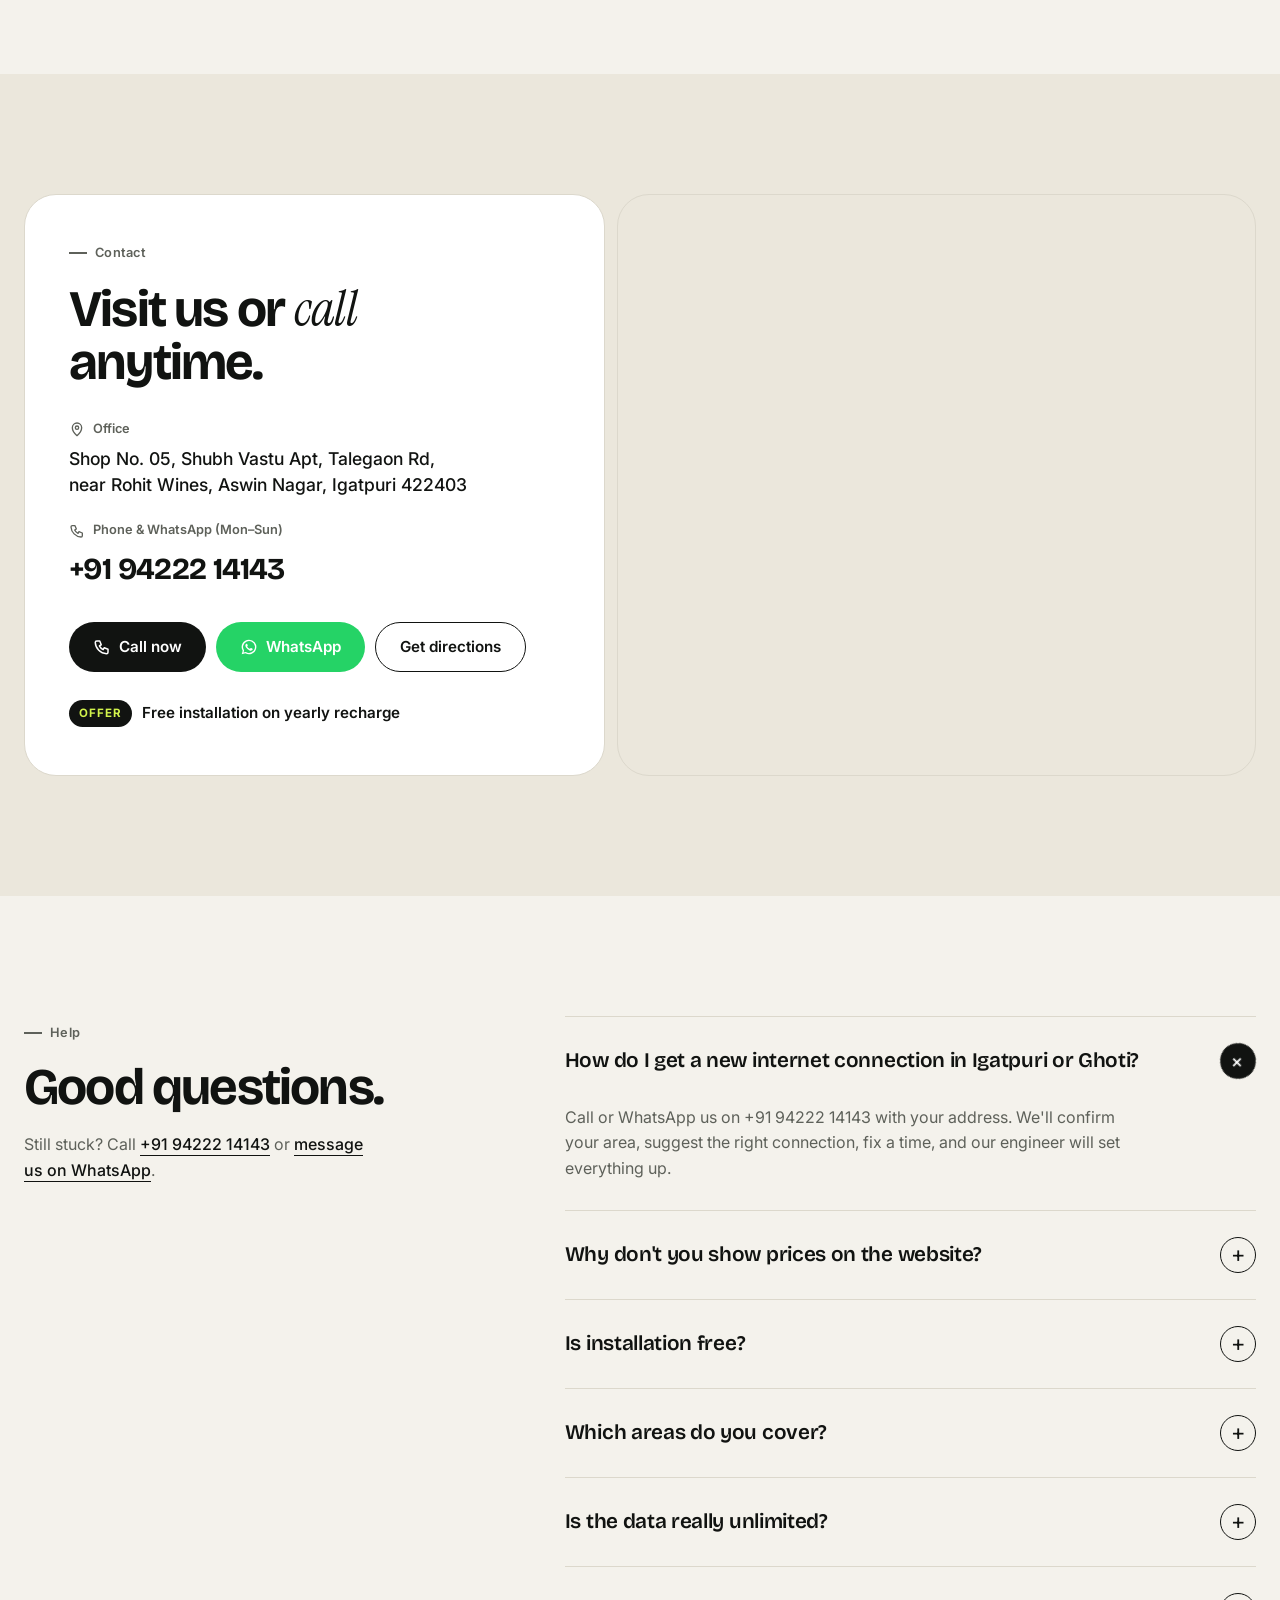
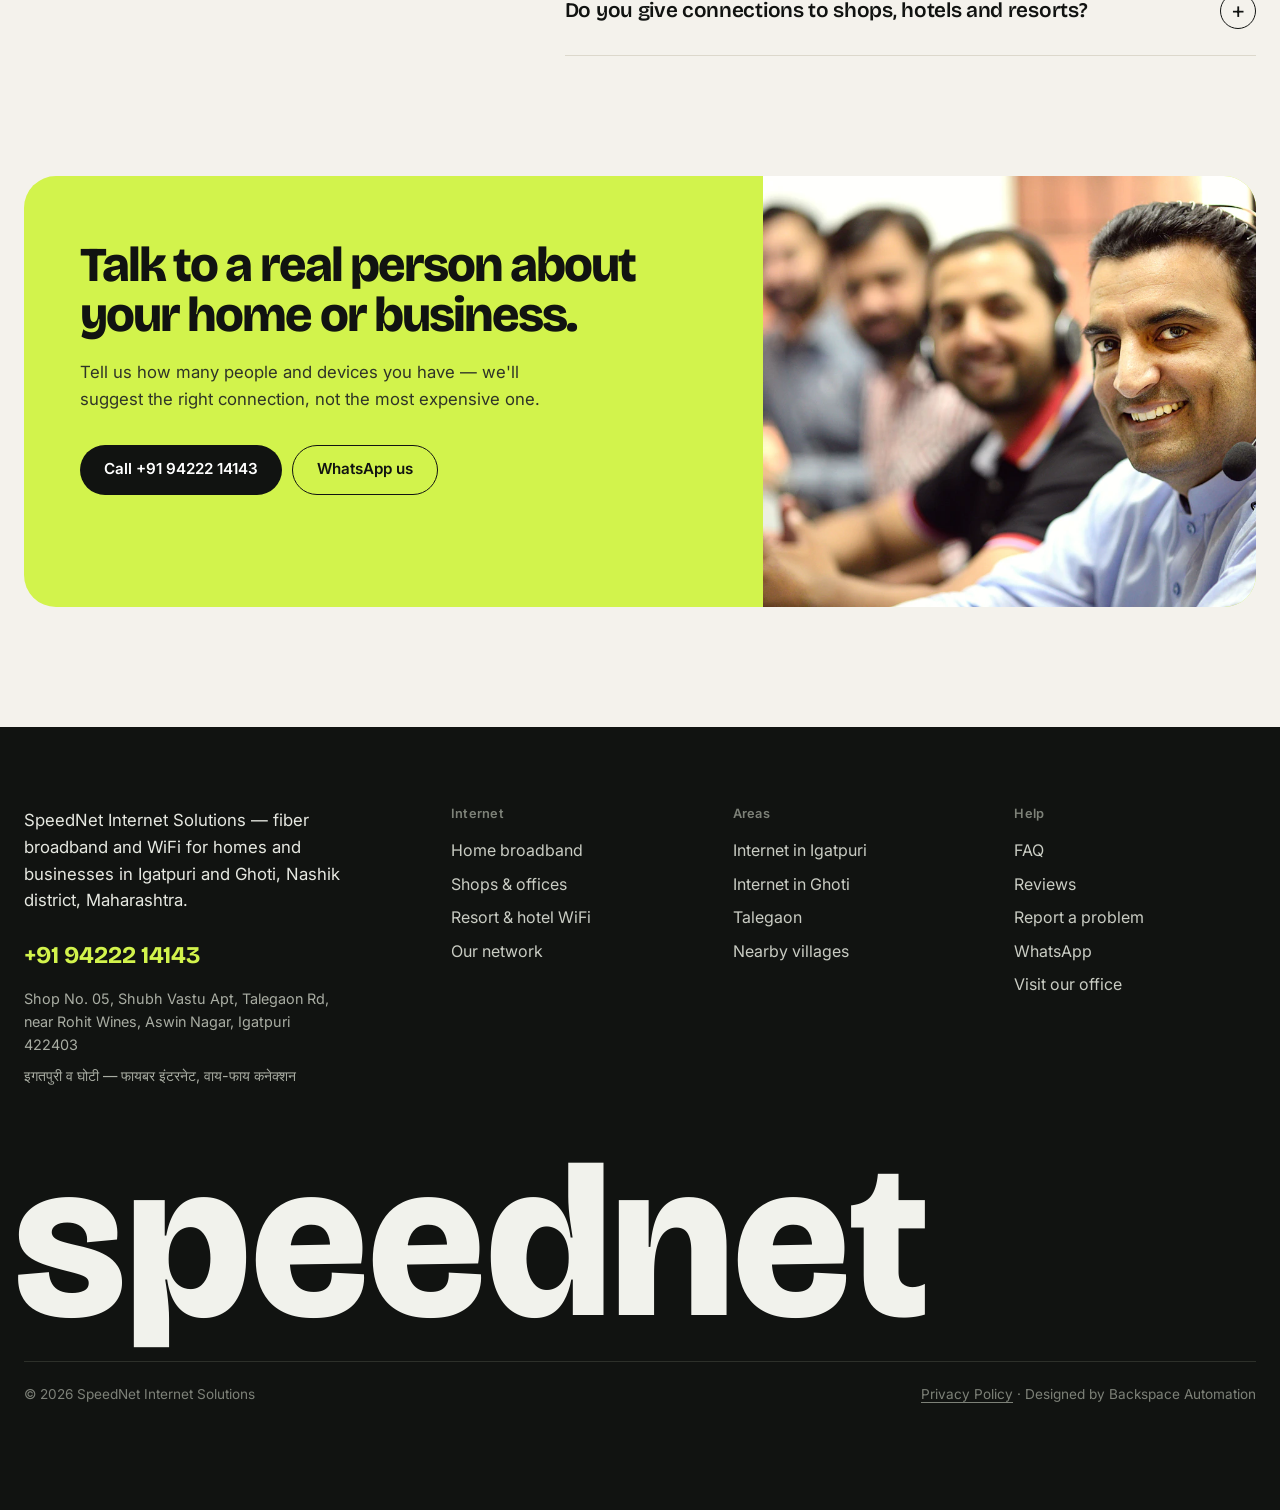
==== commit 604cf6c2: "Add Privacy Policy page New /privacy-policy/ page (DPDP Act 2023, ISP KYC and log-retention notes, g" ====
--- a/index.html
+++ b/index.html
@@ -17,7 +17,7 @@
   <link rel="preconnect" href="https://fonts.gstatic.com" crossorigin />
   <link href="https://fonts.googleapis.com/css2?family=Bricolage+Grotesque:opsz,wght@12..96,500;12..96,600;12..96,700;12..96,800&family=Inter:wght@400;500;600&family=Instrument+Serif:ital@1&display=swap" rel="stylesheet" />
   <link rel="preload" as="image" href="img/home-broadband-couple-igatpuri.webp" fetchpriority="high" />
-  <link rel="stylesheet" href="styles.css?v=16" />
+  <link rel="stylesheet" href="styles.css?v=17" />
   <link rel="icon" type="image/svg+xml" href="brand/speednet-icon.svg" />
   <link rel="icon" type="image/png" sizes="512x512" href="brand/png/speednet-icon-512.png" />
   <link rel="apple-touch-icon" href="brand/png/apple-touch-icon.png" />
@@ -636,7 +636,7 @@
       <p class="footer__word" aria-hidden="true">speednet</p>
       <div class="footer__bottom">
         <span>© <span id="yr"></span> SpeedNet Internet Solutions</span>
-        <span>Designed by Backspace Automation</span>
+        <span class="footer__legal"><a href="/privacy-policy/">Privacy Policy</a> · Designed by Backspace Automation</span>
       </div>
     </div>
   </footer>
@@ -647,6 +647,6 @@
     <span>Chat with us</span>
   </a>
 
-  <script src="script.js?v=16"></script>
+  <script src="script.js?v=17"></script>
 </body>
 </html>
--- a/styles.css
+++ b/styles.css
@@ -498,6 +498,25 @@
 
 @media (max-width: 900px) {
   .rcards, .rquotes { grid-template-columns: minmax(0, 1fr); }
+}
+
+/* ---------- legal pages (privacy policy) ---------- */
+.legal-page { padding-top: 64px; }
+.legal { max-width: 820px; }
+.legal h1 { font-size: clamp(2.4rem, 5vw, 3.6rem); font-weight: 800; letter-spacing: -0.04em; }
+.legal__updated { color: var(--muted); margin-top: 12px; font-size: .92rem; }
+.legal__body { margin-top: 36px; background: var(--white); border: 1px solid var(--line); border-radius: var(--r-xl); padding: 44px 48px; }
+.legal__body > * + * { margin-top: 14px; }
+.legal__body h2 { font-size: 1.45rem; letter-spacing: -0.02em; margin-top: 36px; }
+.legal__body h3 { font-size: 1.08rem; letter-spacing: -0.01em; margin-top: 22px; }
+.legal__body p, .legal__body li { color: var(--ink-2); line-height: 1.7; }
+.legal__body ul { padding-left: 22px; display: grid; gap: 8px; }
+.legal__body strong { color: var(--ink); }
+.legal__contact { padding: 18px 20px; border-radius: var(--r-md); background: var(--paper); }
+.footer__legal a { text-decoration: underline; text-underline-offset: 3px; }
+.footer__legal a:hover { color: #f1f2ec; }
+@media (max-width: 600px) {
+  .legal__body { padding: 26px 20px; border-radius: 22px; }
 }
 
 /* ---------- floating WhatsApp ---------- */
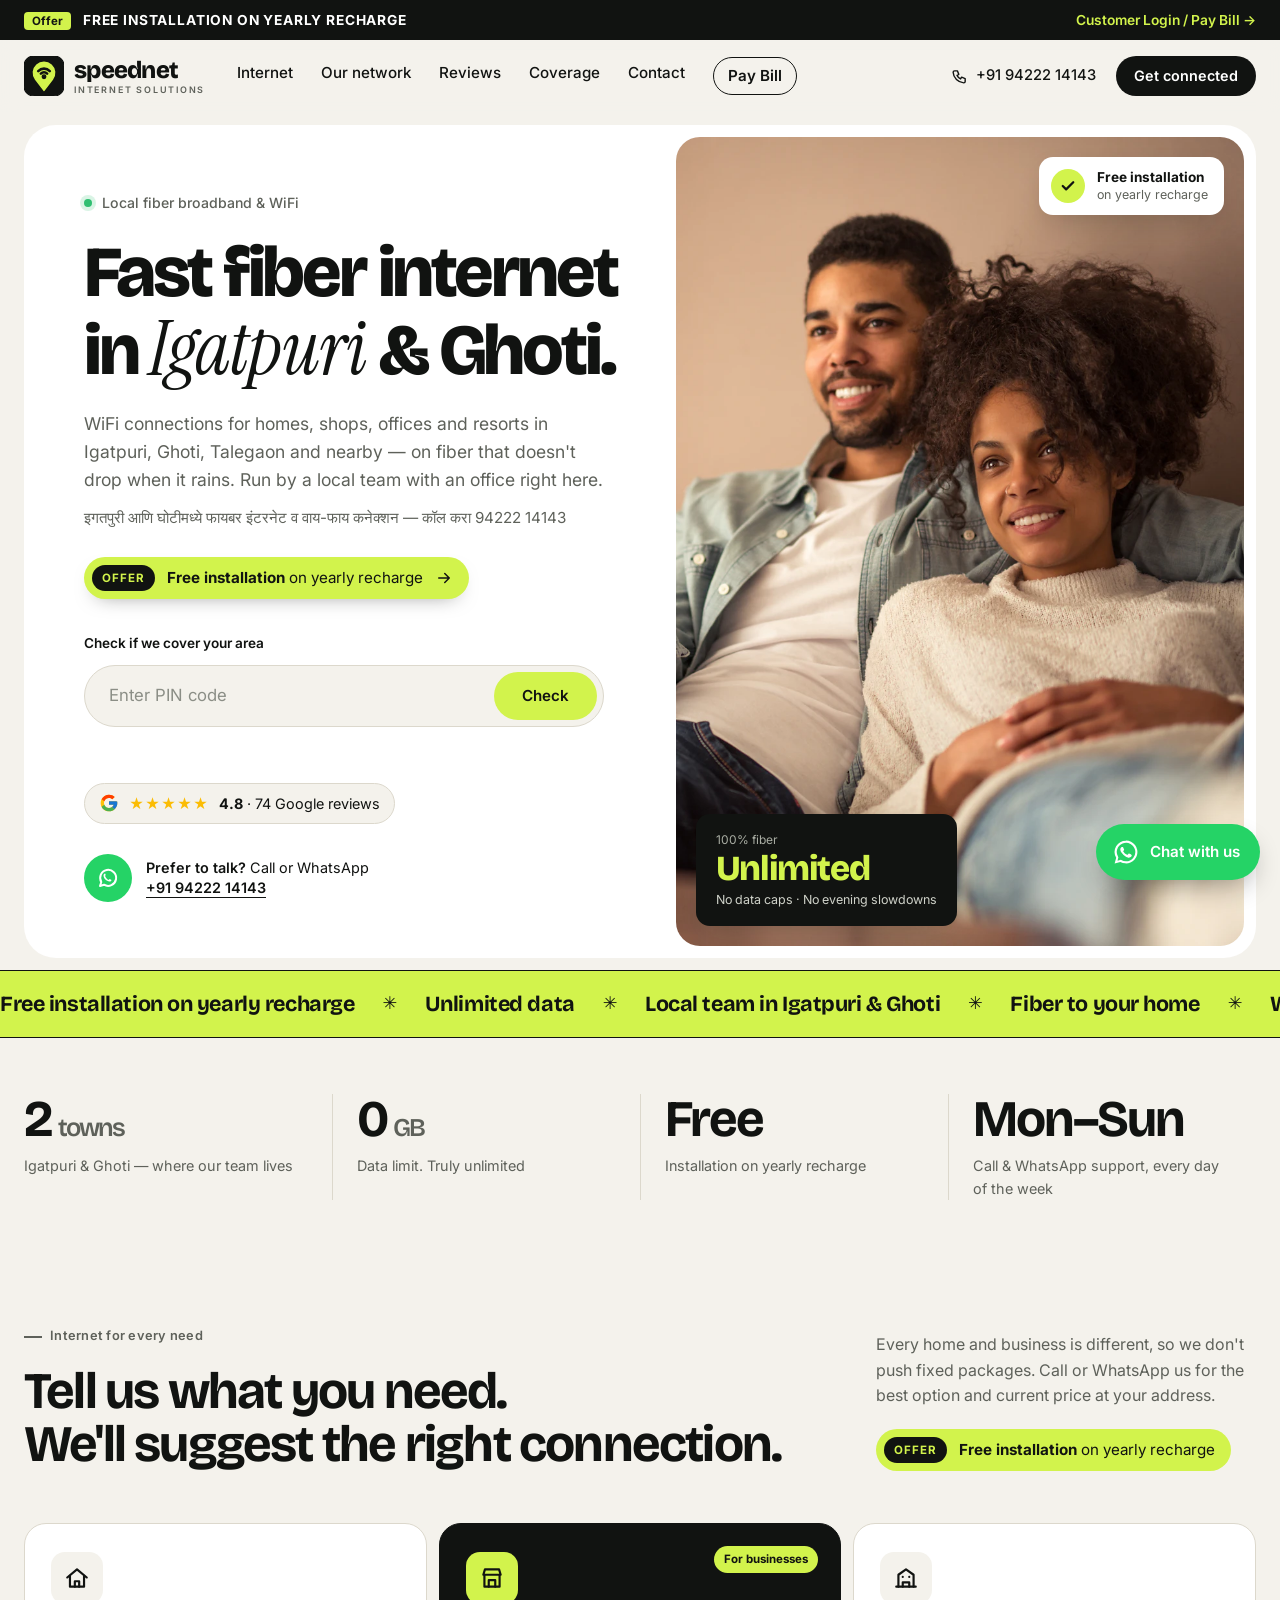
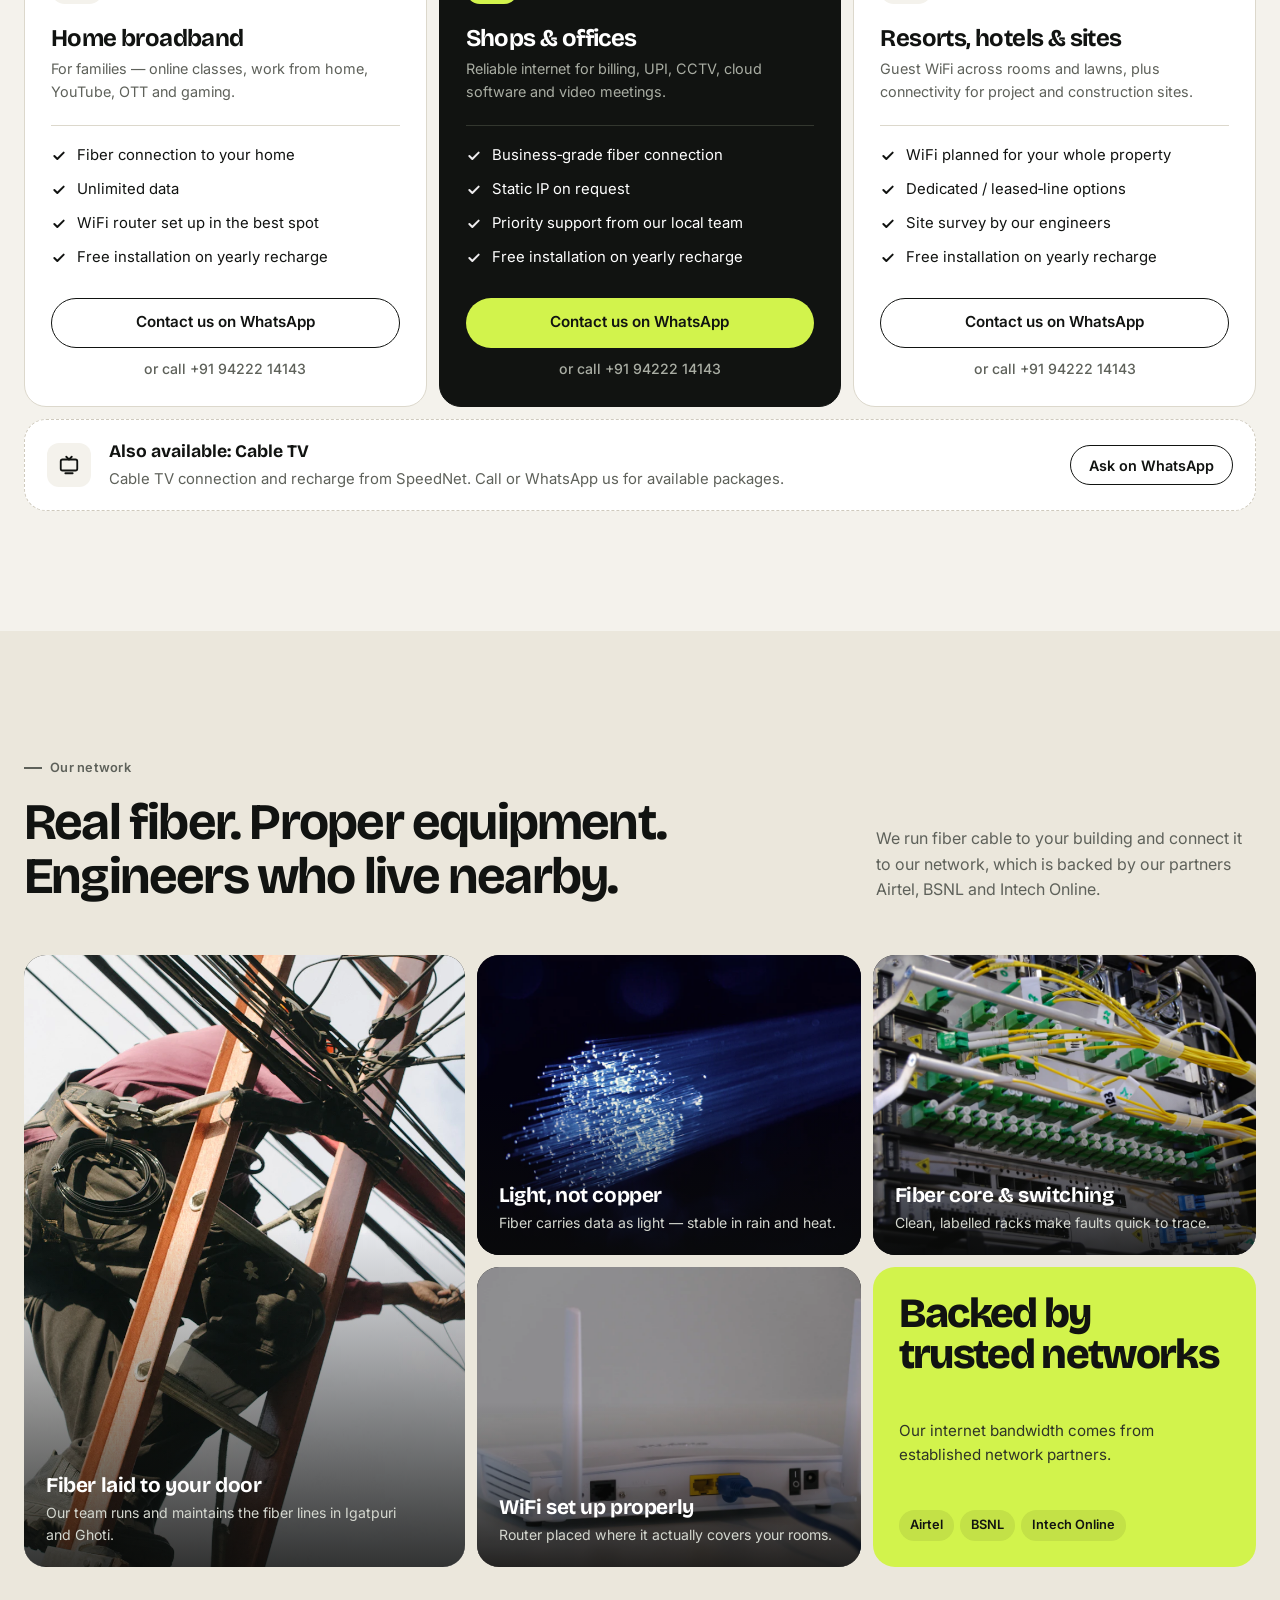
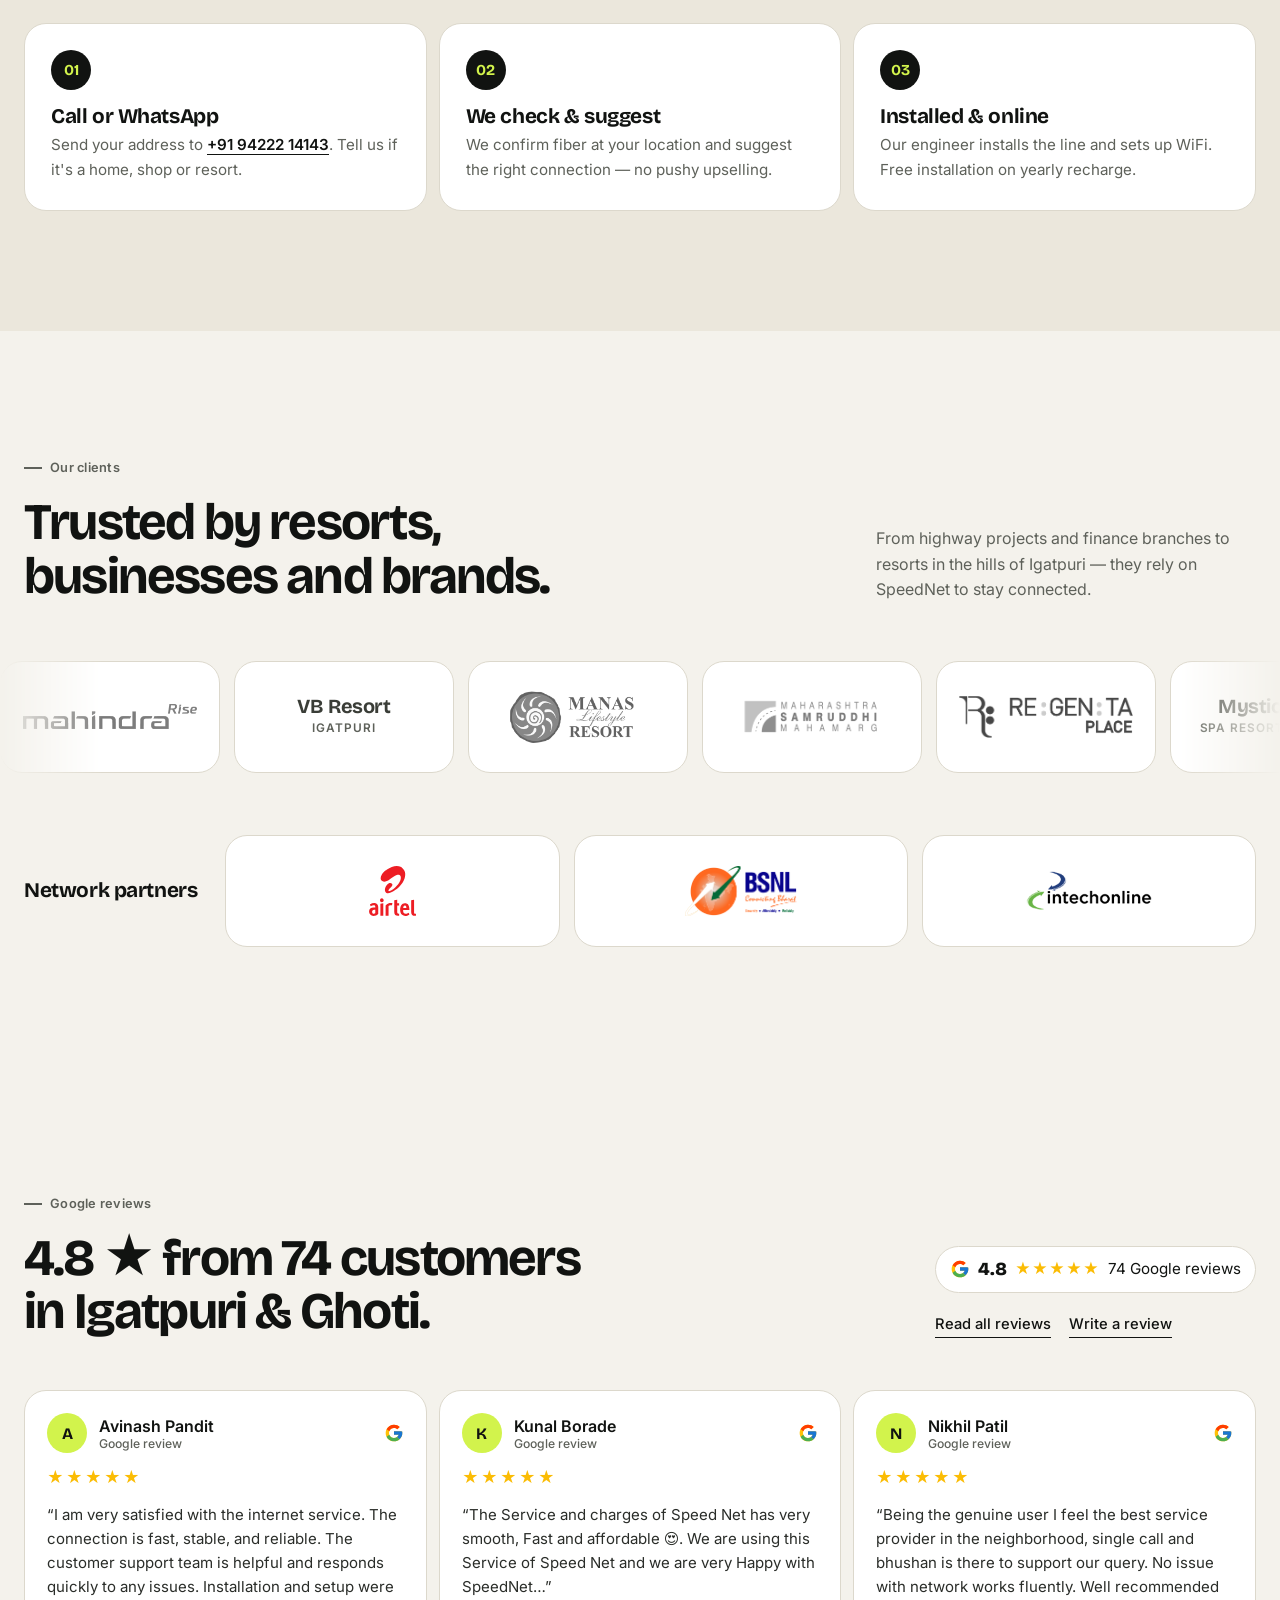
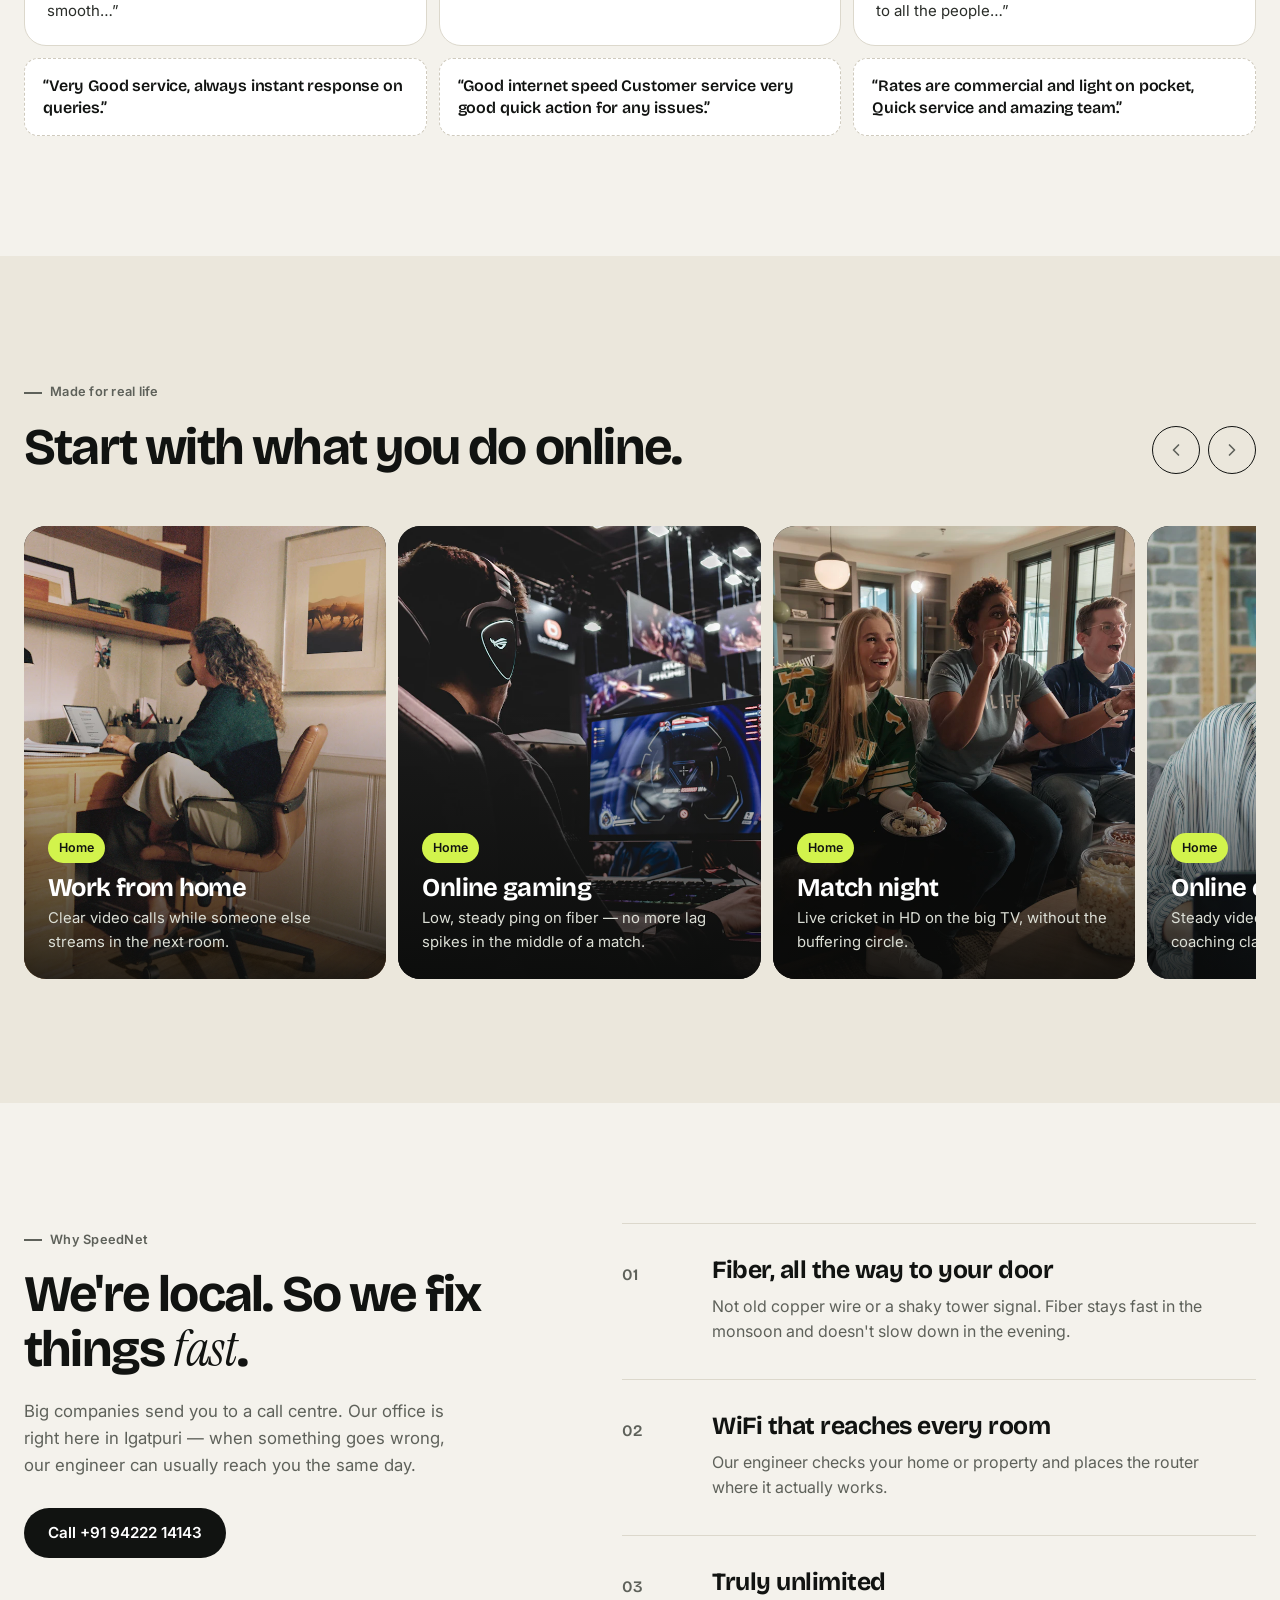
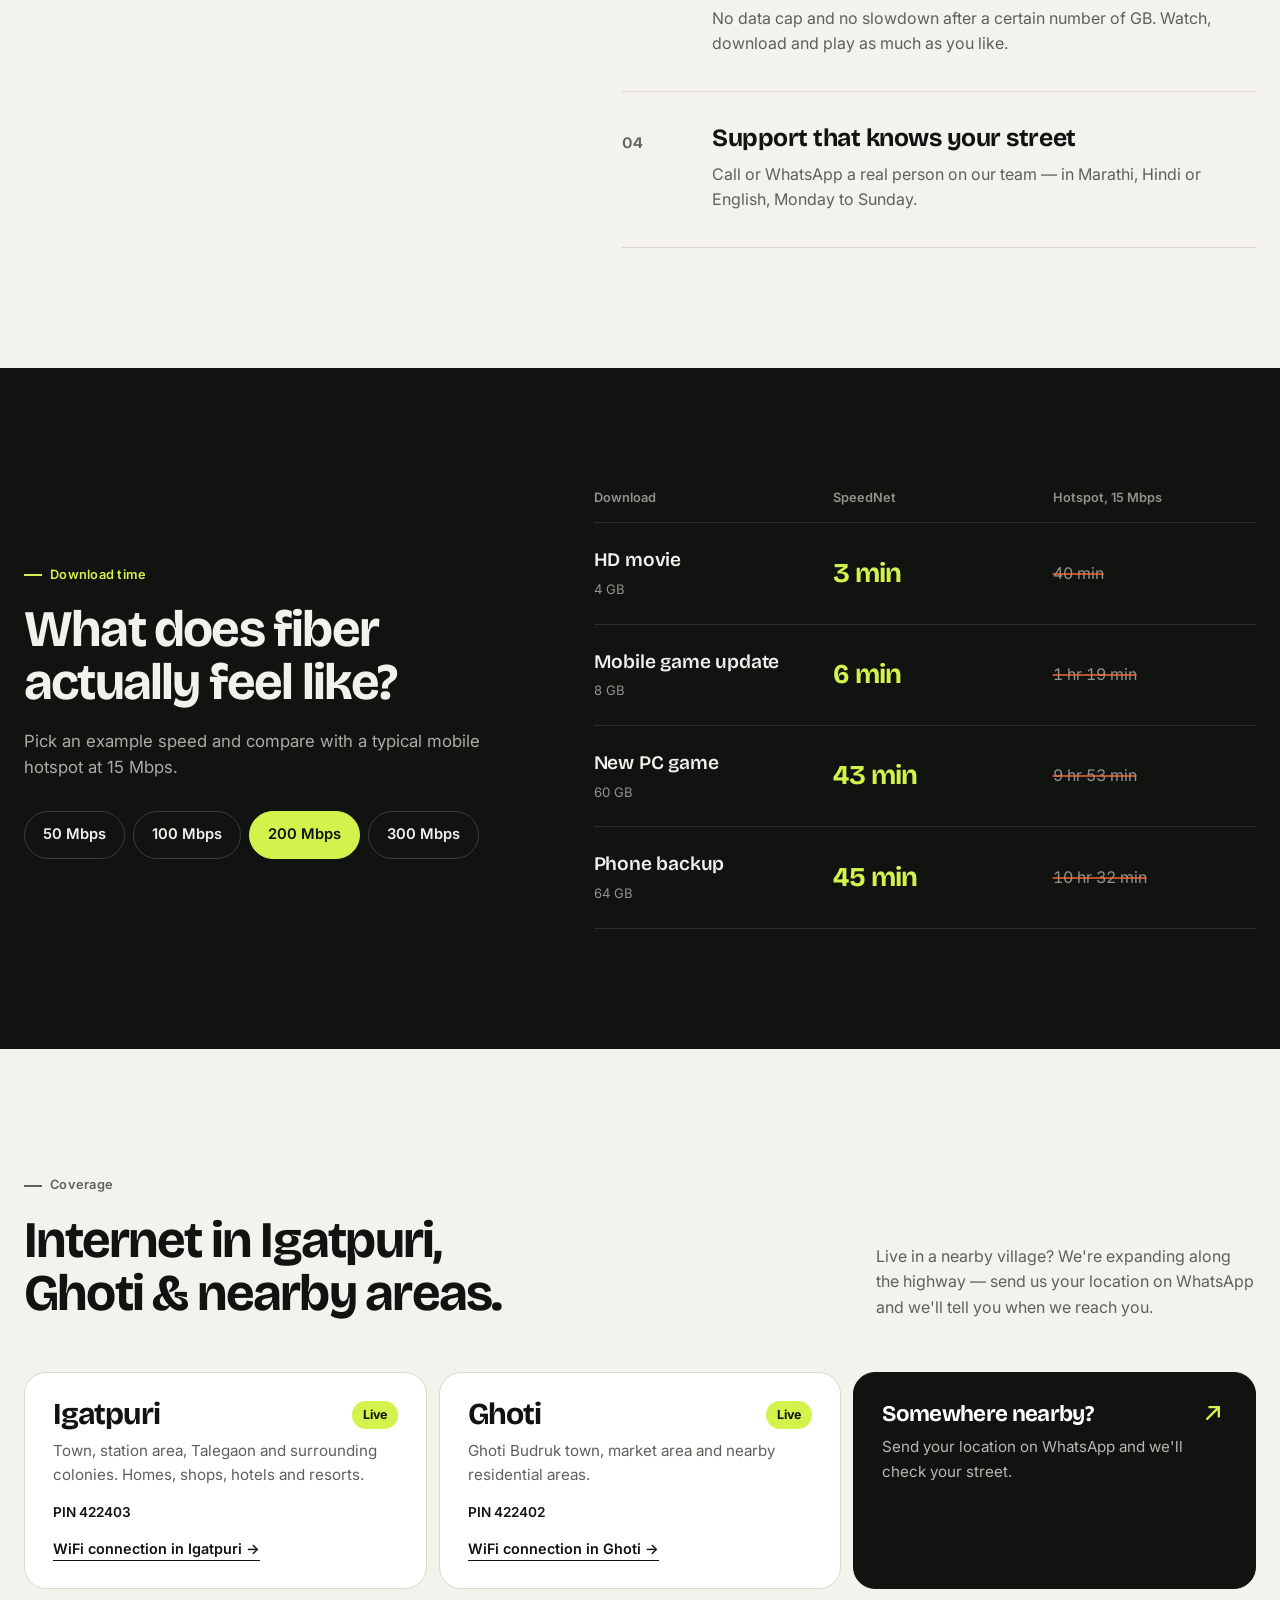
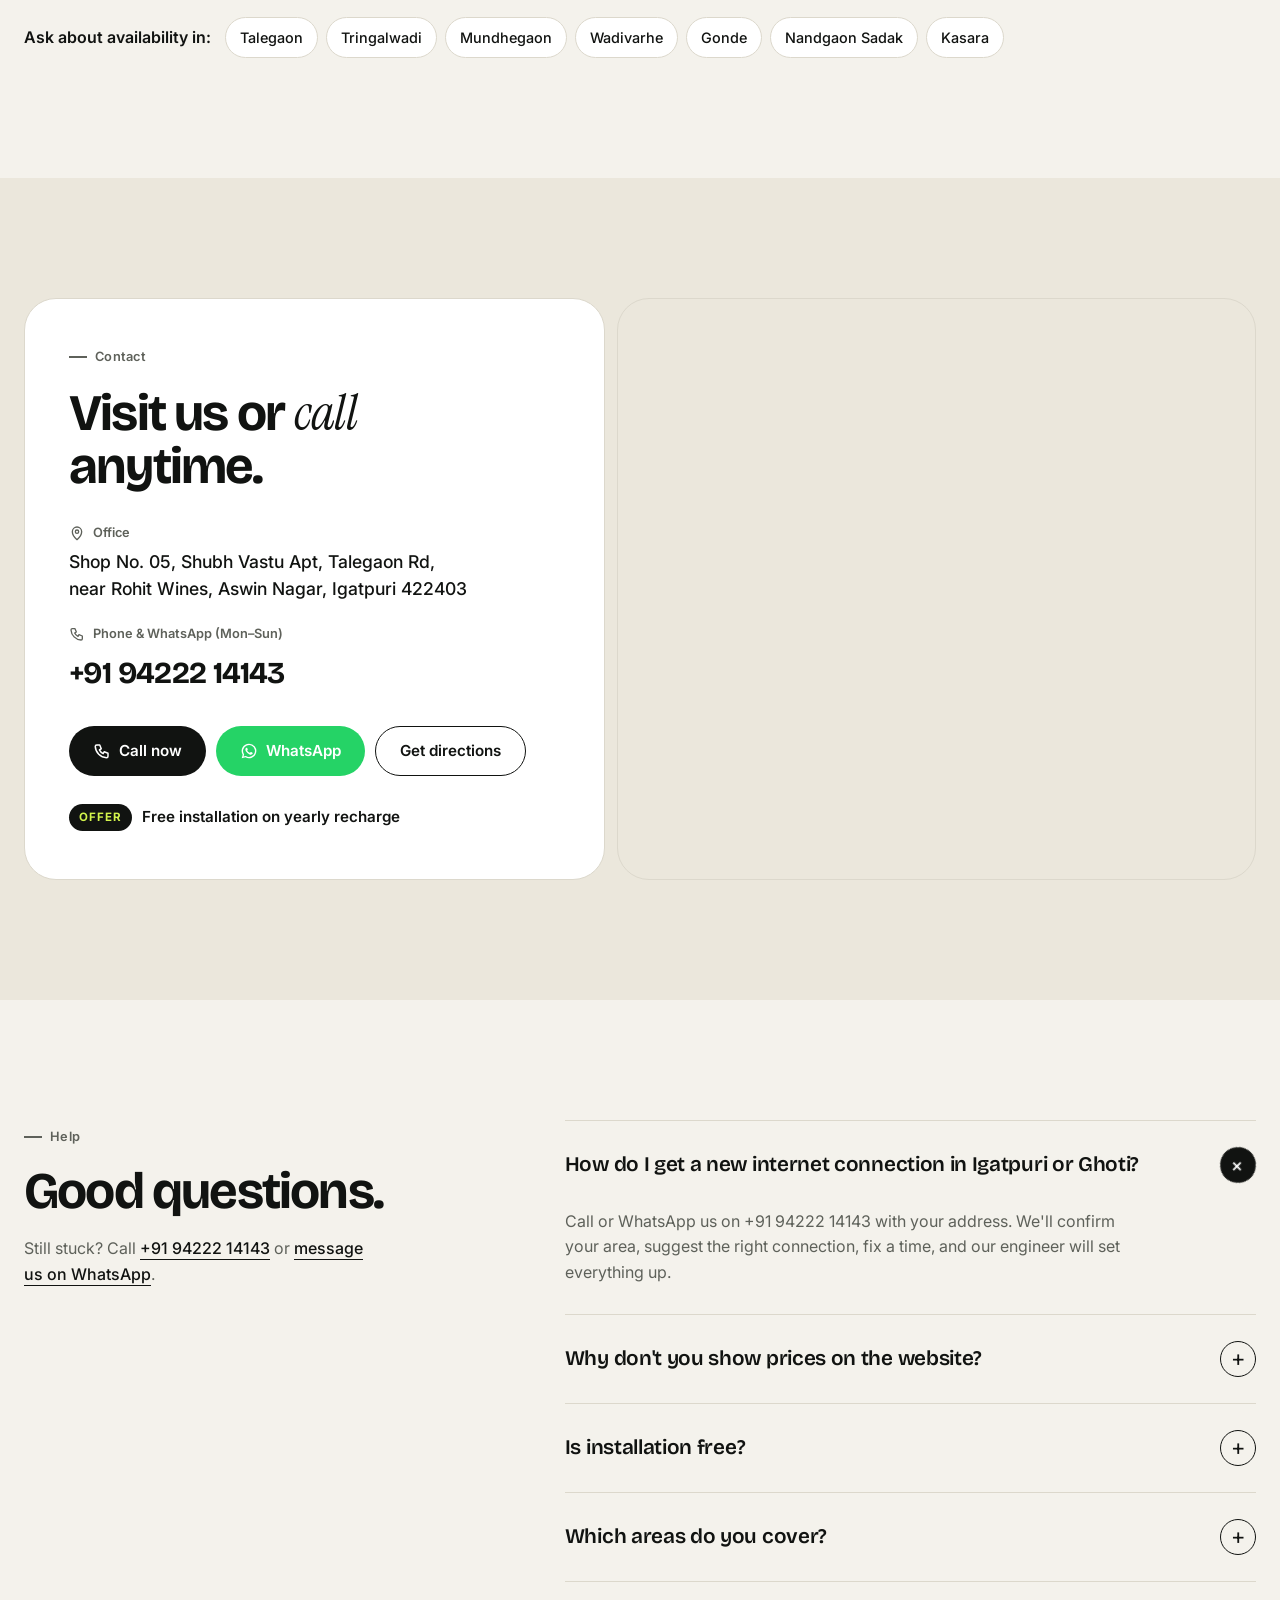
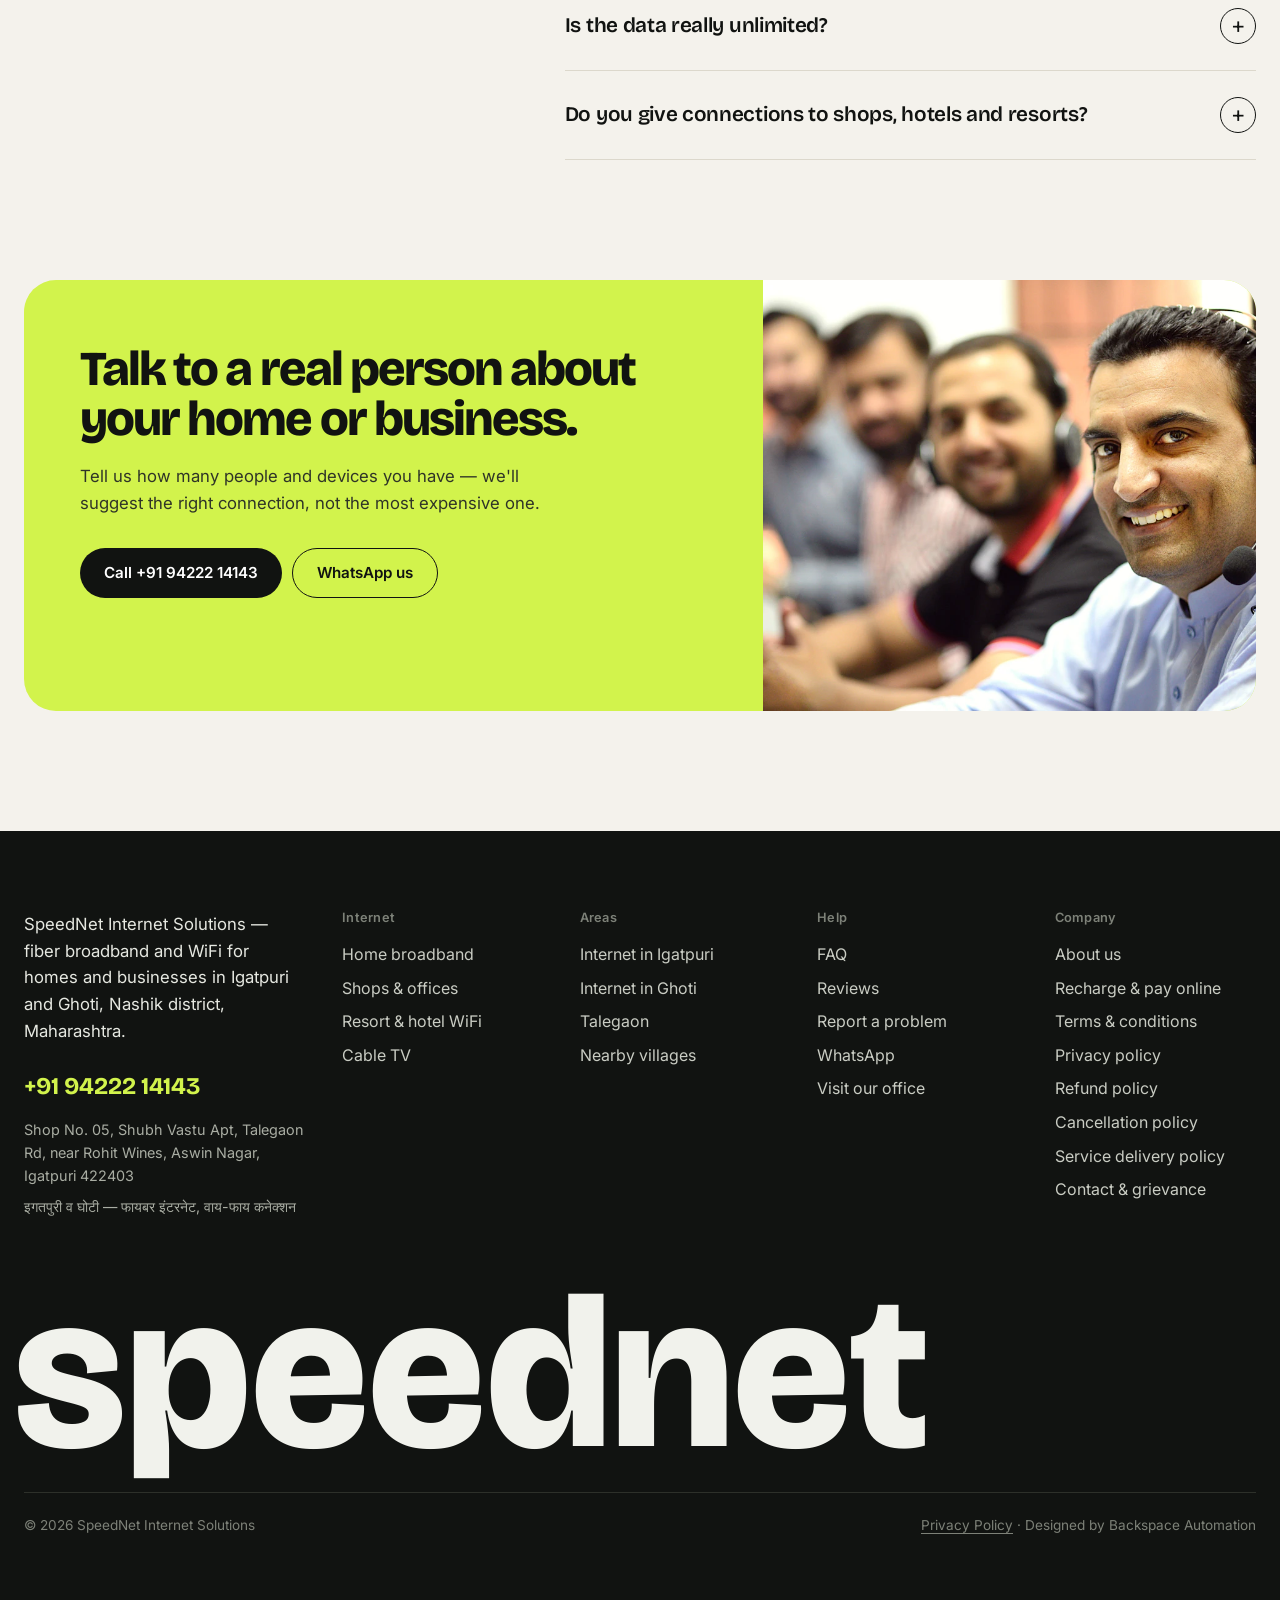
==== commit 379d0dfe: "Add payment-gateway pages: About, Recharge, Terms, Refund, Cancellation, Service Delivery, Contact &" ====
--- a/index.html
+++ b/index.html
@@ -17,7 +17,7 @@
   <link rel="preconnect" href="https://fonts.gstatic.com" crossorigin />
   <link href="https://fonts.googleapis.com/css2?family=Bricolage+Grotesque:opsz,wght@12..96,500;12..96,600;12..96,700;12..96,800&family=Inter:wght@400;500;600&family=Instrument+Serif:ital@1&display=swap" rel="stylesheet" />
   <link rel="preload" as="image" href="img/home-broadband-couple-igatpuri.webp" fetchpriority="high" />
-  <link rel="stylesheet" href="styles.css?v=17" />
+  <link rel="stylesheet" href="styles.css?v=18" />
   <link rel="icon" type="image/svg+xml" href="brand/speednet-icon.svg" />
   <link rel="icon" type="image/png" sizes="512x512" href="brand/png/speednet-icon-512.png" />
   <link rel="apple-touch-icon" href="brand/png/apple-touch-icon.png" />
@@ -79,7 +79,8 @@
         "makesOffer": [
           { "@type": "Offer", "itemOffered": { "@type": "Service", "name": "Home fiber broadband", "areaServed": "Igatpuri, Ghoti" } },
           { "@type": "Offer", "itemOffered": { "@type": "Service", "name": "Business internet for shops and offices", "areaServed": "Igatpuri, Ghoti" } },
-          { "@type": "Offer", "itemOffered": { "@type": "Service", "name": "WiFi for resorts, hotels and sites", "areaServed": "Igatpuri, Ghoti" } }
+          { "@type": "Offer", "itemOffered": { "@type": "Service", "name": "WiFi for resorts, hotels and sites", "areaServed": "Igatpuri, Ghoti" } },
+          { "@type": "Offer", "itemOffered": { "@type": "Service", "name": "Cable TV connection and recharge", "areaServed": "Igatpuri, Ghoti" } }
         ]
       },
       {
@@ -111,7 +112,7 @@
   <div class="topbar">
     <div class="wrap topbar__inner">
       <p class="topbar__offer"><span class="tag">Offer</span> <strong>FREE INSTALLATION ON YEARLY RECHARGE</strong></p>
-      <a href="tel:+919422214143">Call +91 94222 14143 →</a>
+      <a href="https://customer.speednetonline.in/" target="_blank" rel="noopener">Customer Login / Pay Bill →</a>
     </div>
   </div>
 
@@ -125,10 +126,10 @@
       <nav class="nav__links" id="navLinks" aria-label="Main">
         <a href="#plans">Internet</a>
         <a href="#network">Our network</a>
-        <a href="#clients">Clients</a>
         <a href="#reviews">Reviews</a>
         <a href="#coverage">Coverage</a>
         <a href="#contact">Contact</a>
+        <a href="https://customer.speednetonline.in/" class="nav__pay" target="_blank" rel="noopener">Pay Bill</a>
         <a href="https://wa.me/919422214143?text=Hi%20SpeedNet%2C%20I%20want%20a%20new%20connection" class="btn btn--ink nav__mobile-cta" target="_blank" rel="noopener">WhatsApp us</a>
       </nav>
       <div class="nav__right">
@@ -279,6 +280,13 @@
               <a href="tel:+919422214143" class="plan__call">or call +91 94222 14143</a>
             </div>
           </article>
+        </div>
+      </div>
+      <div class="wrap">
+        <div class="cabletv" id="cable-tv">
+          <div class="cabletv__icon" aria-hidden="true"><svg viewBox="0 0 24 24"><rect x="3" y="6" width="18" height="12" rx="2"/><path d="M8 21h8M9 3l3 3 3-3"/></svg></div>
+          <div class="cabletv__text"><b>Also available: Cable TV</b><span>Cable TV connection and recharge from SpeedNet. Call or WhatsApp us for available packages.</span></div>
+          <a href="https://wa.me/919422214143?text=Hi%20SpeedNet%2C%20please%20share%20Cable%20TV%20packages." class="btn btn--outline btn--sm" target="_blank" rel="noopener">Ask on WhatsApp</a>
         </div>
       </div>
     </section>
@@ -629,9 +637,10 @@
           <p class="footer__addr">Shop No. 05, Shubh Vastu Apt, Talegaon Rd, near Rohit Wines, Aswin Nagar, Igatpuri 422403</p>
           <p class="footer__addr mr" lang="mr">इगतपुरी व घोटी — फायबर इंटरनेट, वाय-फाय कनेक्शन</p>
         </div>
-        <div class="footer__col"><h4>Internet</h4><a href="#plans">Home broadband</a><a href="#plans">Shops &amp; offices</a><a href="resort-wifi-igatpuri/">Resort &amp; hotel WiFi</a><a href="#network">Our network</a></div>
+        <div class="footer__col"><h4>Internet</h4><a href="#plans">Home broadband</a><a href="#plans">Shops &amp; offices</a><a href="resort-wifi-igatpuri/">Resort &amp; hotel WiFi</a><a href="#cable-tv">Cable TV</a></div>
         <div class="footer__col"><h4>Areas</h4><a href="igatpuri/">Internet in Igatpuri</a><a href="ghoti/">Internet in Ghoti</a><a href="igatpuri/#talegaon">Talegaon</a><a href="https://wa.me/919422214143?text=Hi%20SpeedNet%2C%20is%20internet%20available%20at%20my%20location%3F" target="_blank" rel="noopener">Nearby villages</a></div>
         <div class="footer__col"><h4>Help</h4><a href="#help">FAQ</a><a href="#reviews">Reviews</a><a href="tel:+919422214143">Report a problem</a><a href="https://wa.me/919422214143" target="_blank" rel="noopener">WhatsApp</a><a href="#contact">Visit our office</a></div>
+        <div class="footer__col"><h4>Company</h4><a href="/about/">About us</a><a href="/recharge/">Recharge &amp; pay online</a><a href="/terms/">Terms &amp; conditions</a><a href="/privacy-policy/">Privacy policy</a><a href="/refund-policy/">Refund policy</a><a href="/cancellation-policy/">Cancellation policy</a><a href="/service-delivery-policy/">Service delivery policy</a><a href="/contact/">Contact &amp; grievance</a></div>
       </div>
       <p class="footer__word" aria-hidden="true">speednet</p>
       <div class="footer__bottom">
@@ -647,6 +656,6 @@
     <span>Chat with us</span>
   </a>
 
-  <script src="script.js?v=17"></script>
+  <script src="script.js?v=18"></script>
 </body>
 </html>
--- a/styles.css
+++ b/styles.css
@@ -510,13 +510,34 @@
 .legal__body h2 { font-size: 1.45rem; letter-spacing: -0.02em; margin-top: 36px; }
 .legal__body h3 { font-size: 1.08rem; letter-spacing: -0.01em; margin-top: 22px; }
 .legal__body p, .legal__body li { color: var(--ink-2); line-height: 1.7; }
-.legal__body ul { padding-left: 22px; display: grid; gap: 8px; }
+.legal__body ul, .legal__body ol { padding-left: 22px; display: grid; gap: 8px; }
 .legal__body strong { color: var(--ink); }
 .legal__contact { padding: 18px 20px; border-radius: var(--r-md); background: var(--paper); }
 .footer__legal a { text-decoration: underline; text-underline-offset: 3px; }
 .footer__legal a:hover { color: #f1f2ec; }
 @media (max-width: 600px) {
   .legal__body { padding: 26px 20px; border-radius: 22px; }
+}
+
+/* ---------- pay bill / cable tv / contact page ---------- */
+.nav__links a.nav__pay { padding: 6px 14px; border: 1.5px solid var(--ink); border-radius: 999px; font-weight: 600; }
+.nav__links a.nav__pay::after { display: none; }
+.nav__links a.nav__pay:hover { background: var(--ink); color: var(--white); }
+.cabletv { margin-top: 12px; display: flex; align-items: center; gap: 18px; padding: 18px 22px; border-radius: var(--r-lg); background: var(--white); border: 1px dashed #cfcabd; }
+.cabletv__icon { width: 44px; height: 44px; flex: none; border-radius: 12px; display: grid; place-items: center; background: var(--paper); }
+.cabletv__icon svg { width: 22px; height: 22px; }
+.cabletv__text { flex: 1; display: grid; gap: 2px; }
+.cabletv__text b { font-family: var(--f-head); font-size: 1.1rem; }
+.cabletv__text span { color: var(--muted); font-size: .93rem; }
+.legal__cta { display: flex; flex-wrap: wrap; gap: 10px; margin-top: 18px; }
+.legal__cta svg { width: 18px; height: 18px; }
+.legal__note { padding: 14px 18px; border-radius: var(--r-md); background: var(--paper); border-left: 4px solid var(--lime); }
+@media (max-width: 900px) {
+  .nav__links a.nav__pay { border: 0; padding: 14px 0; border-bottom: 1px solid var(--line); border-radius: 0; }
+}
+@media (max-width: 600px) {
+  .cabletv { flex-wrap: wrap; }
+  .cabletv .btn { width: 100%; }
 }
 
 /* ---------- floating WhatsApp ---------- */
@@ -565,7 +586,7 @@
 
 /* ---------- footer ---------- */
 .footer { background: var(--ink); color: #c9ccc3; padding: 80px 0 104px; overflow: hidden; }
-.footer__top { display: grid; grid-template-columns: 1.6fr repeat(3, 1fr); gap: 40px; }
+.footer__top { display: grid; grid-template-columns: 1.4fr repeat(4, 1fr); gap: 36px; }
 .footer__about p:first-child { max-width: 340px; color: #e6e8e1; font-size: 1.05rem; }
 .footer__status { display: flex; align-items: center; gap: 8px; margin-top: 20px; font-size: .88rem; }
 .footer__status span { width: 8px; height: 8px; border-radius: 50%; background: var(--lime); }
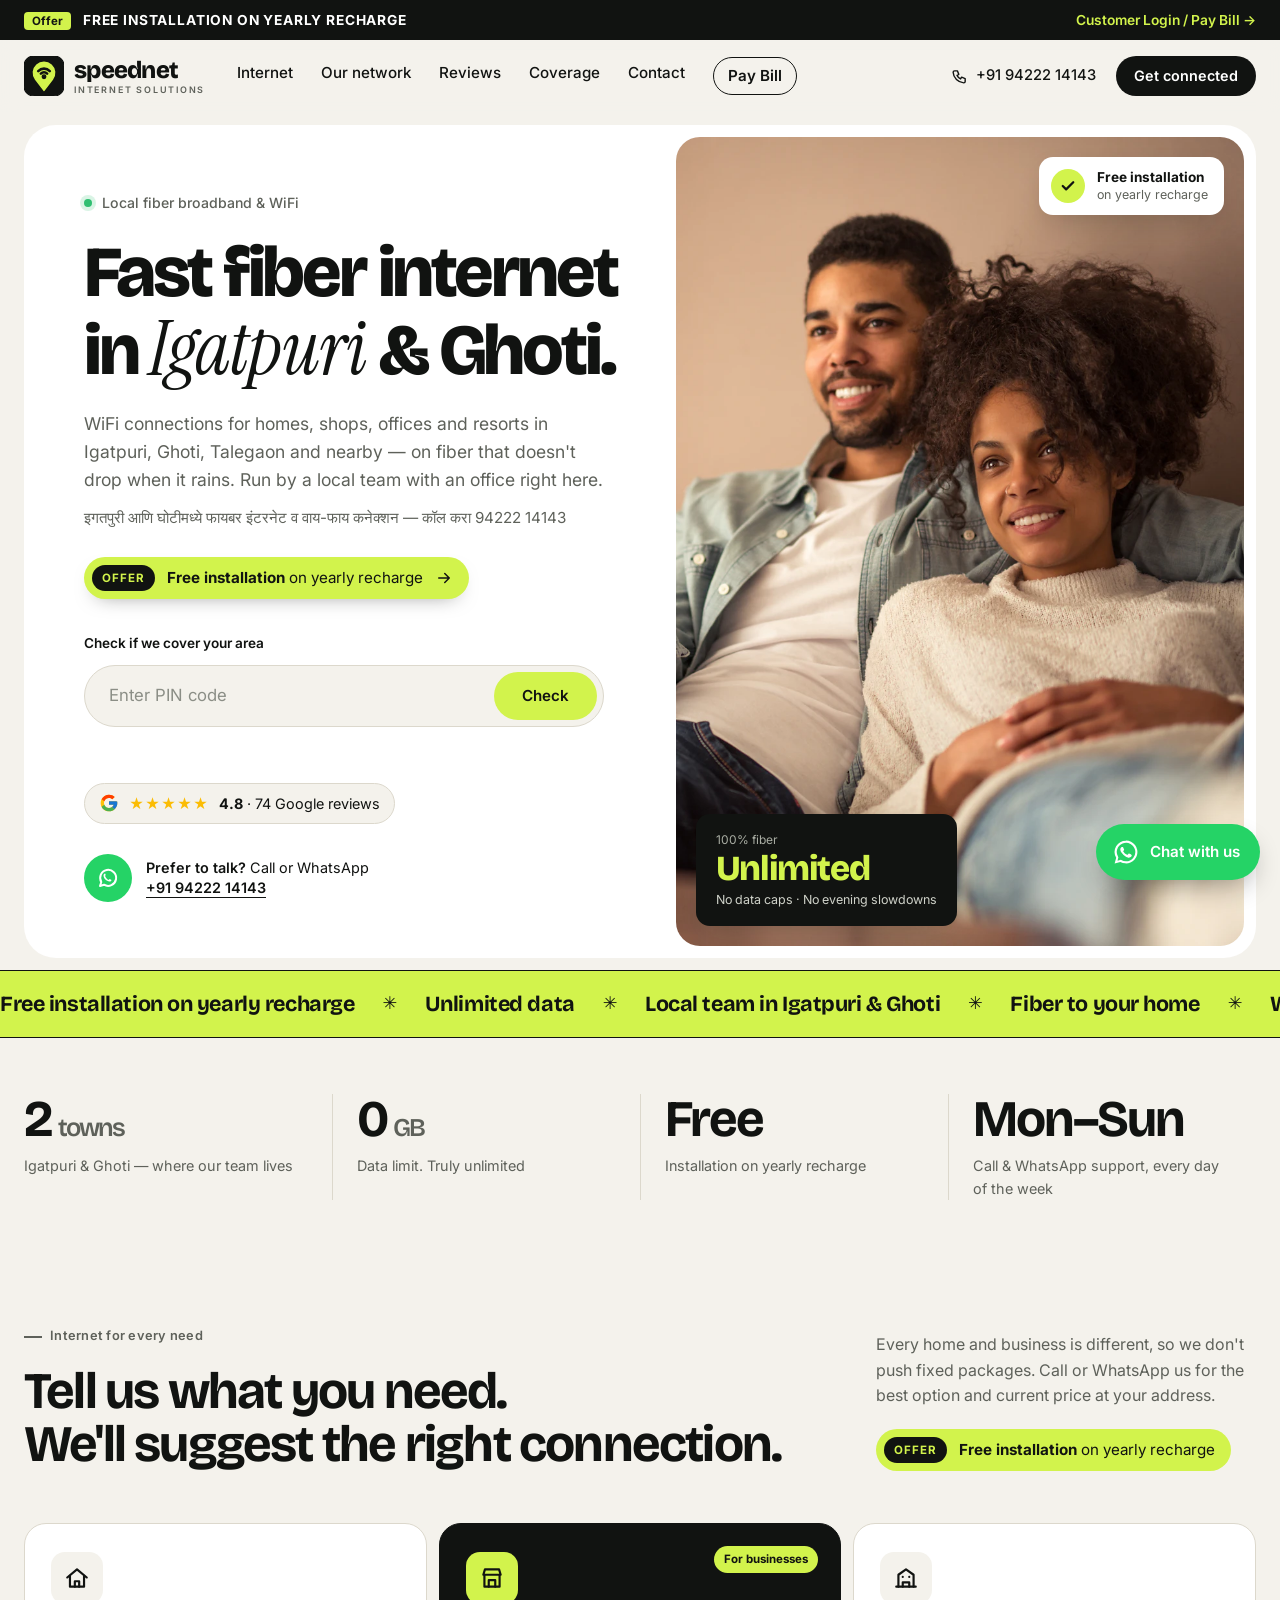
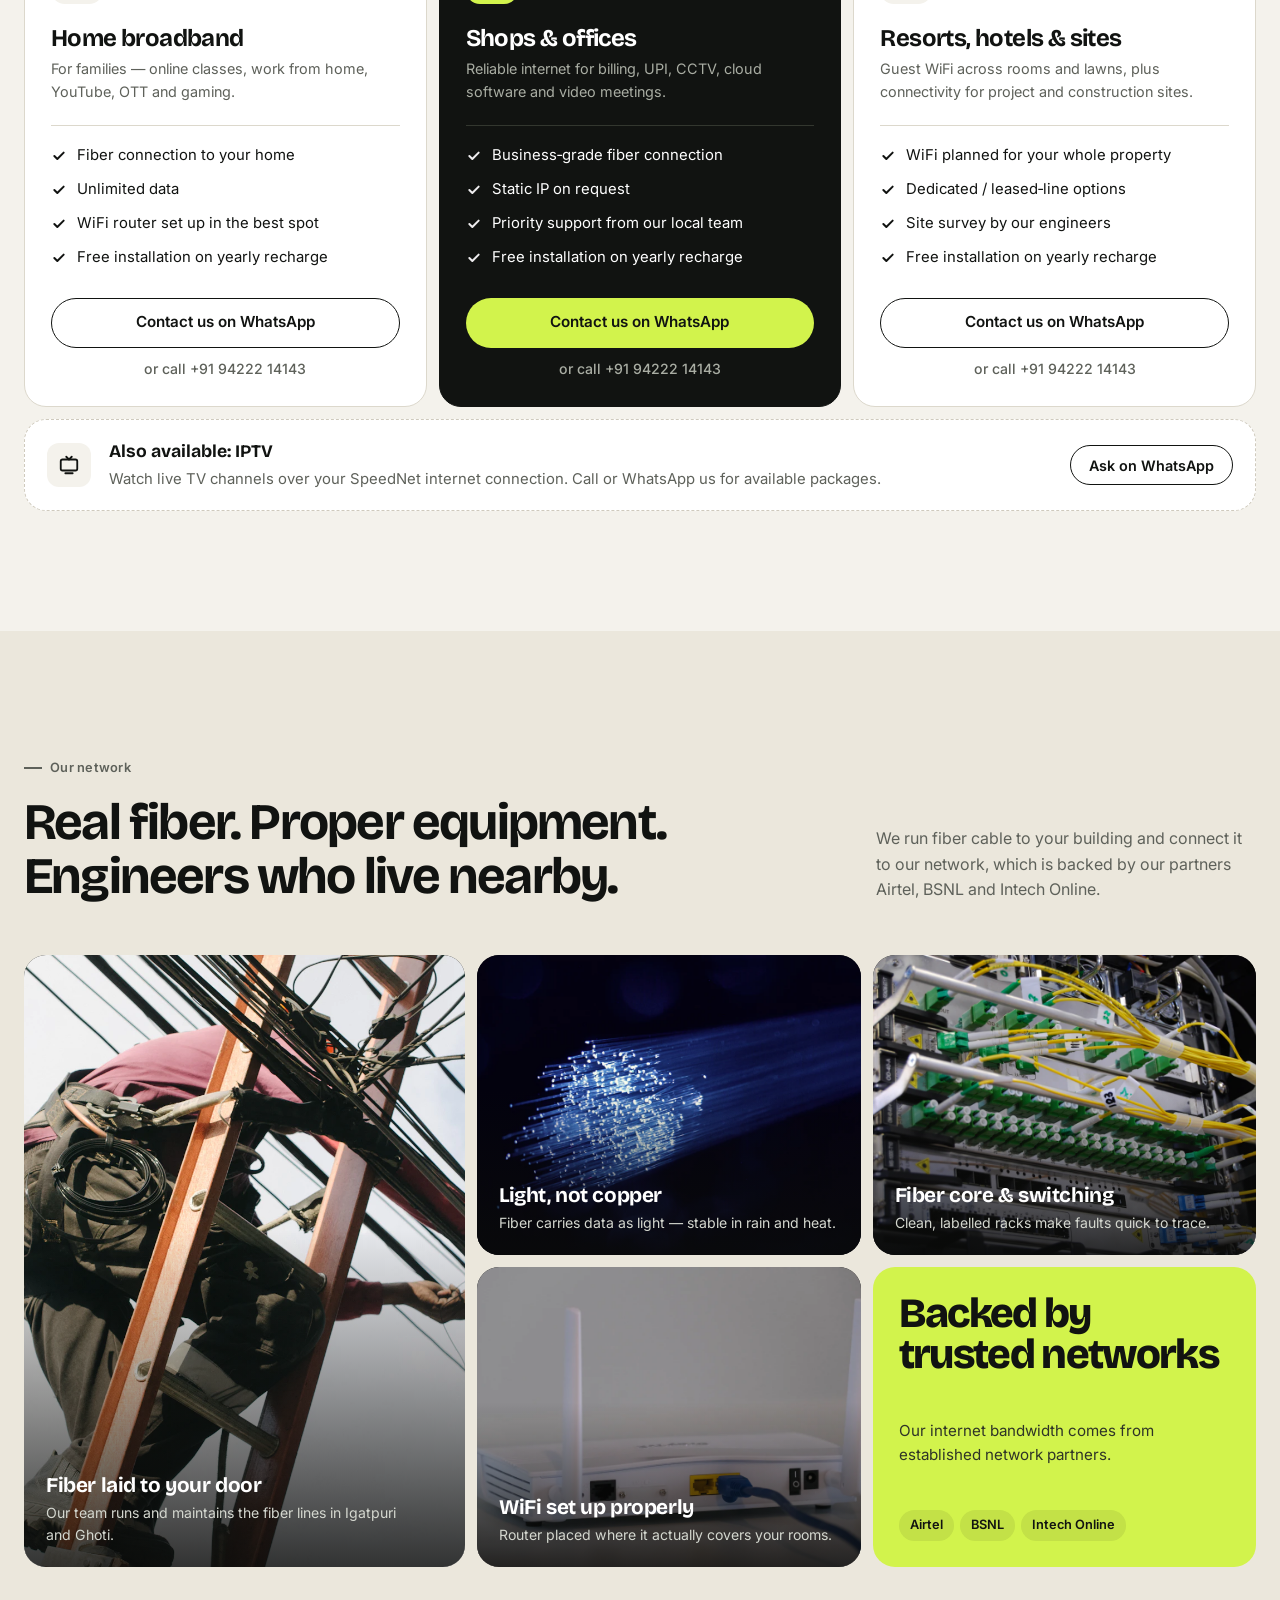
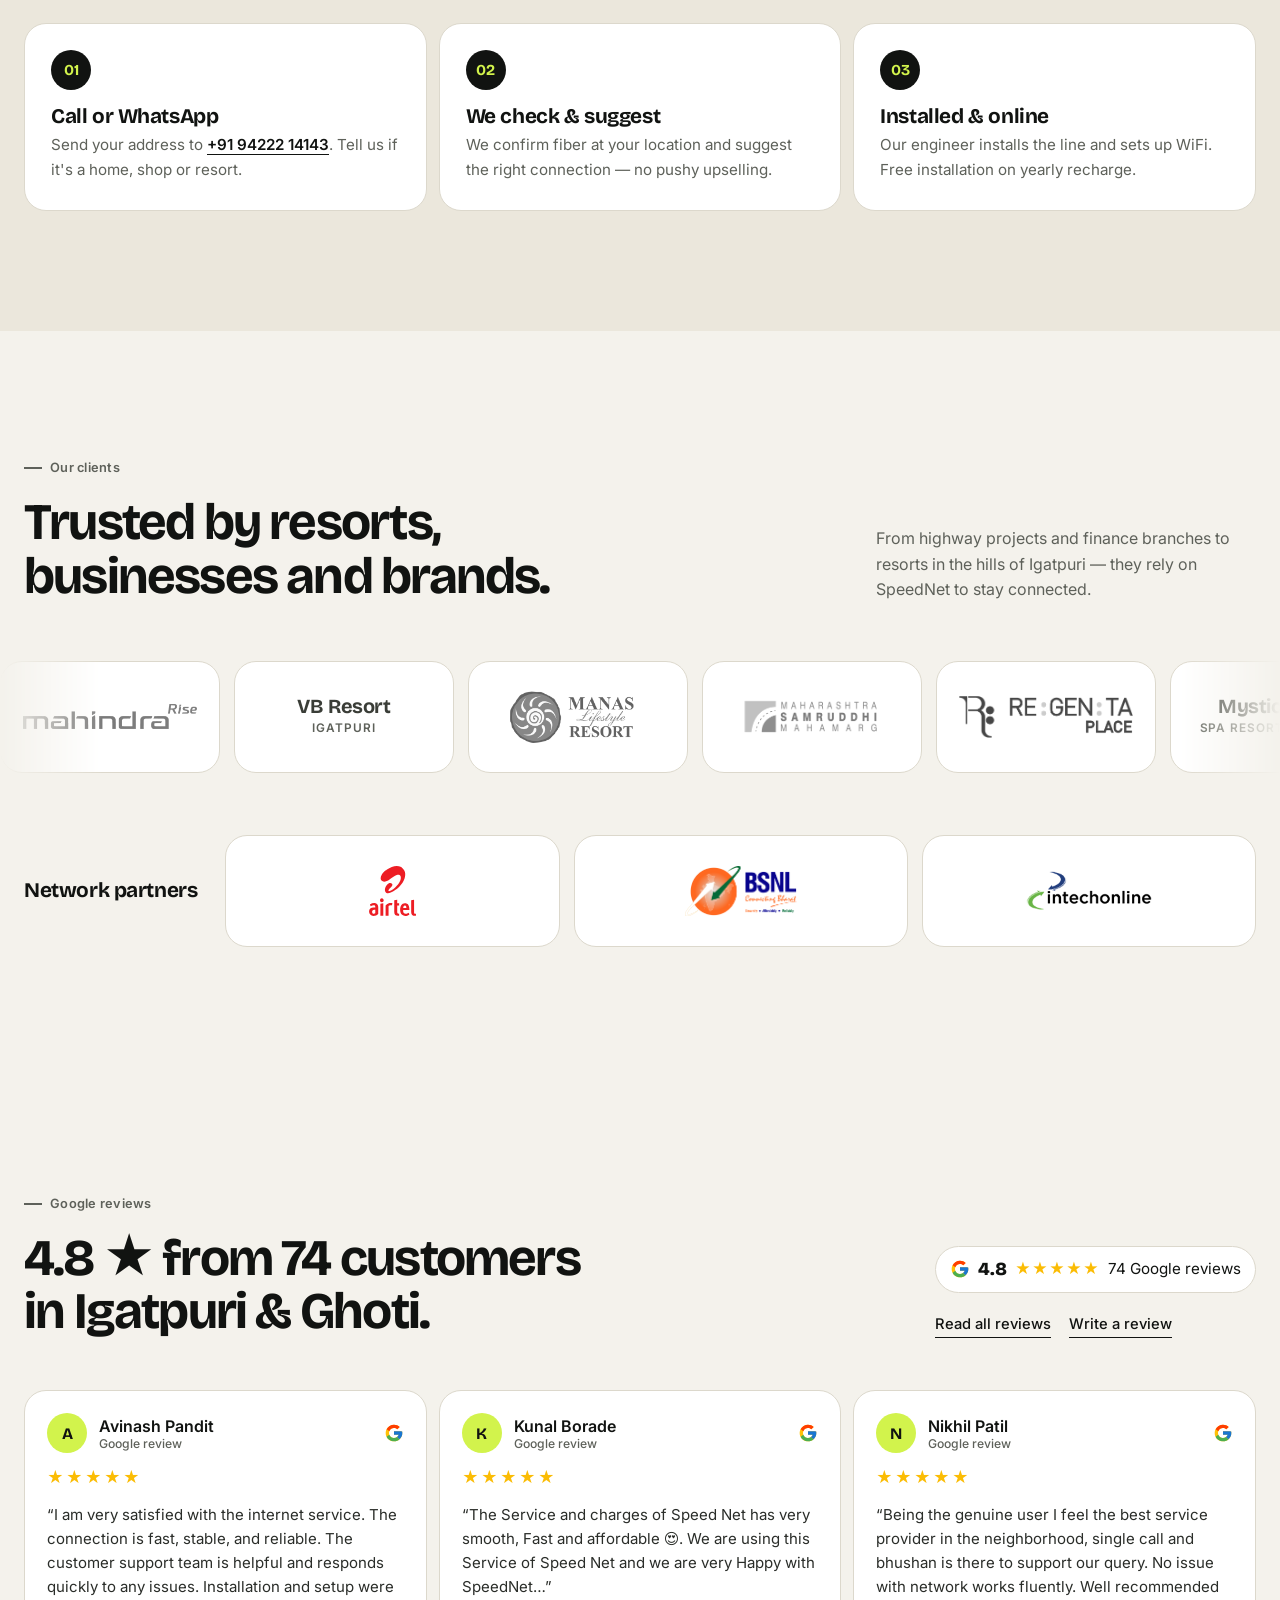
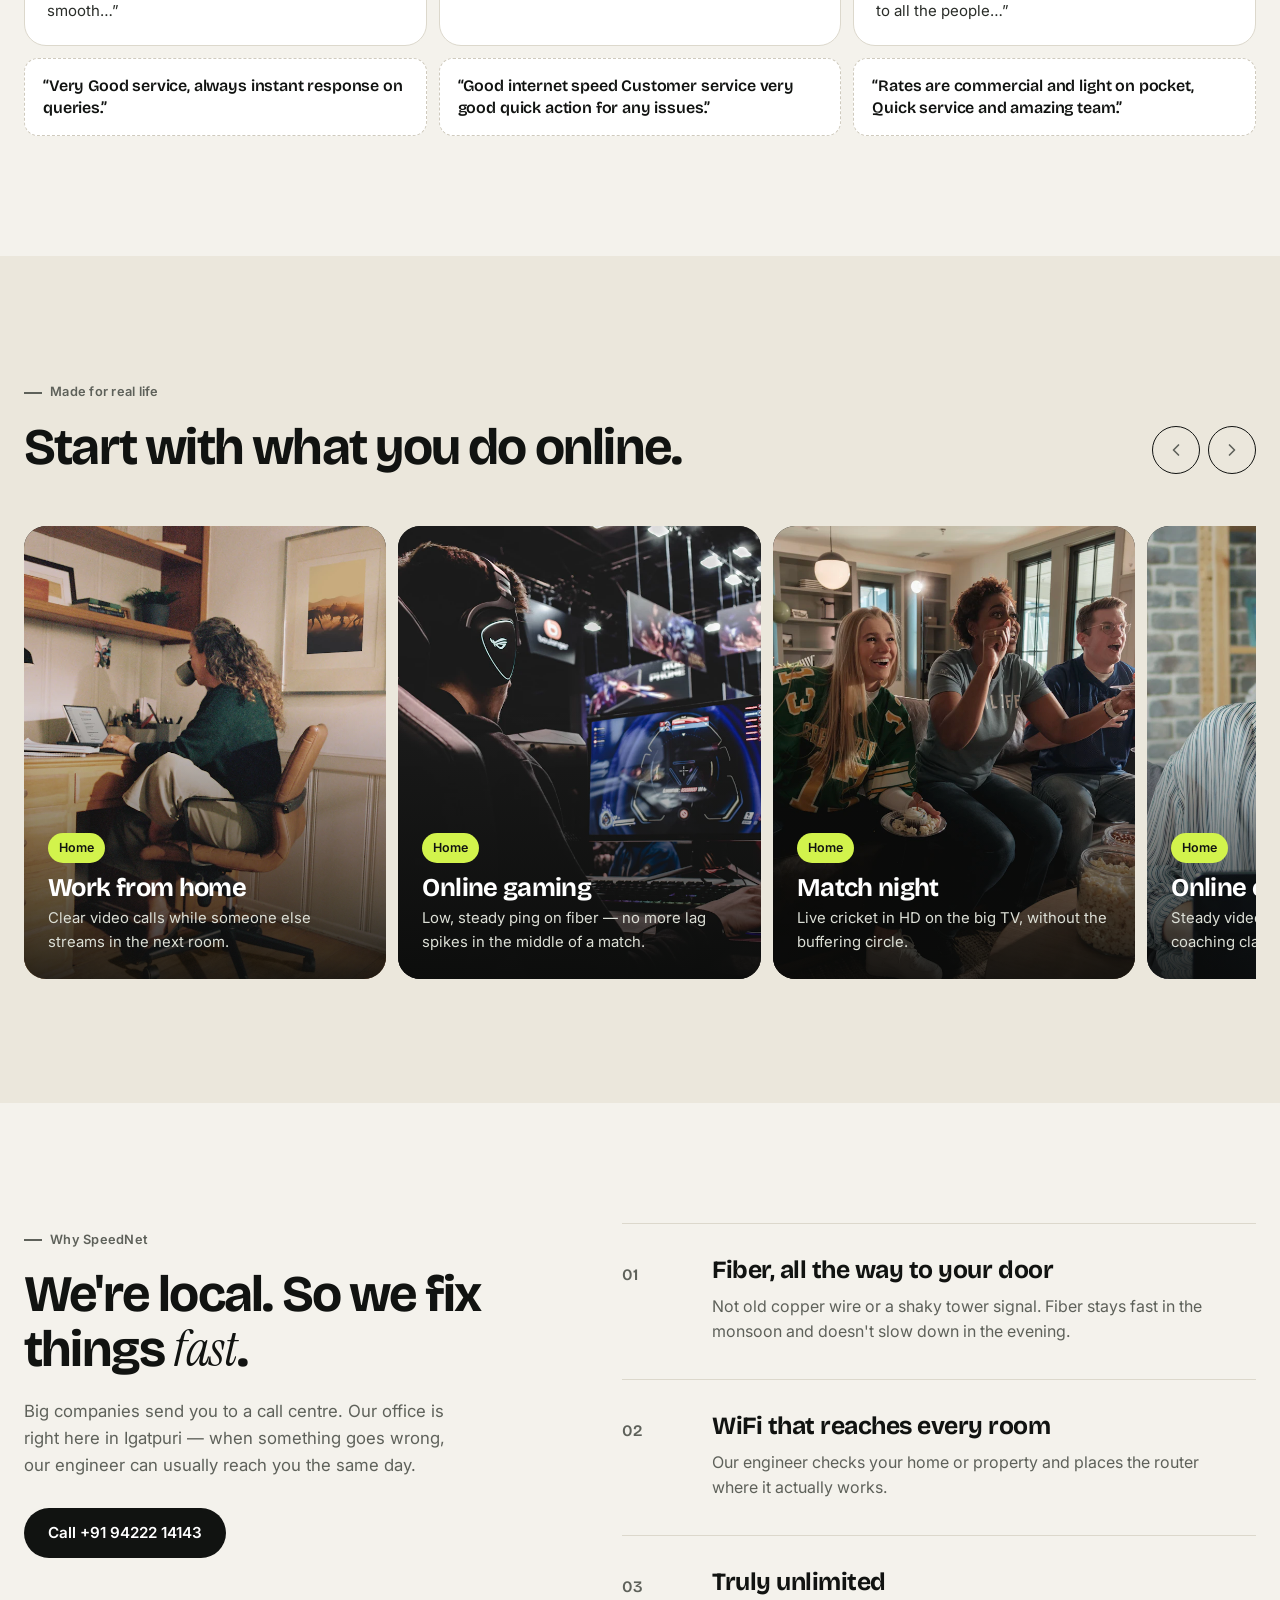
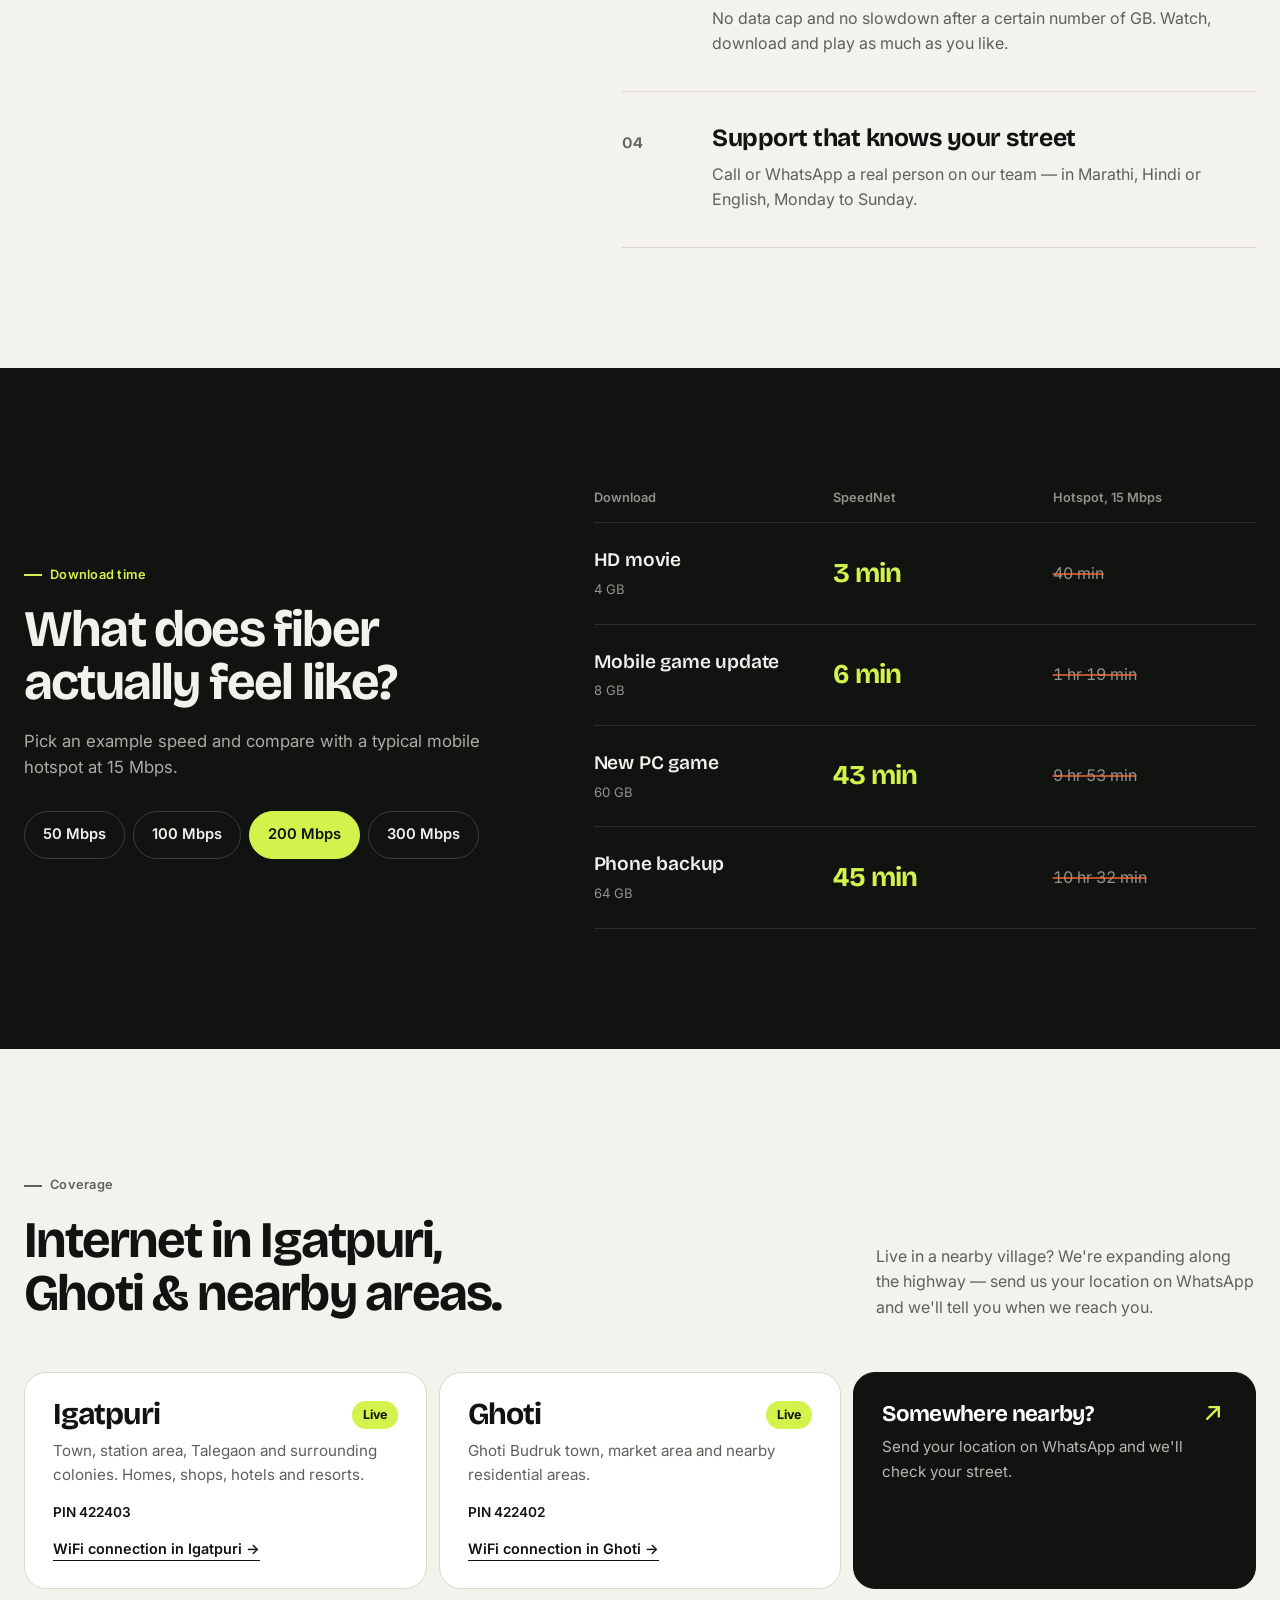
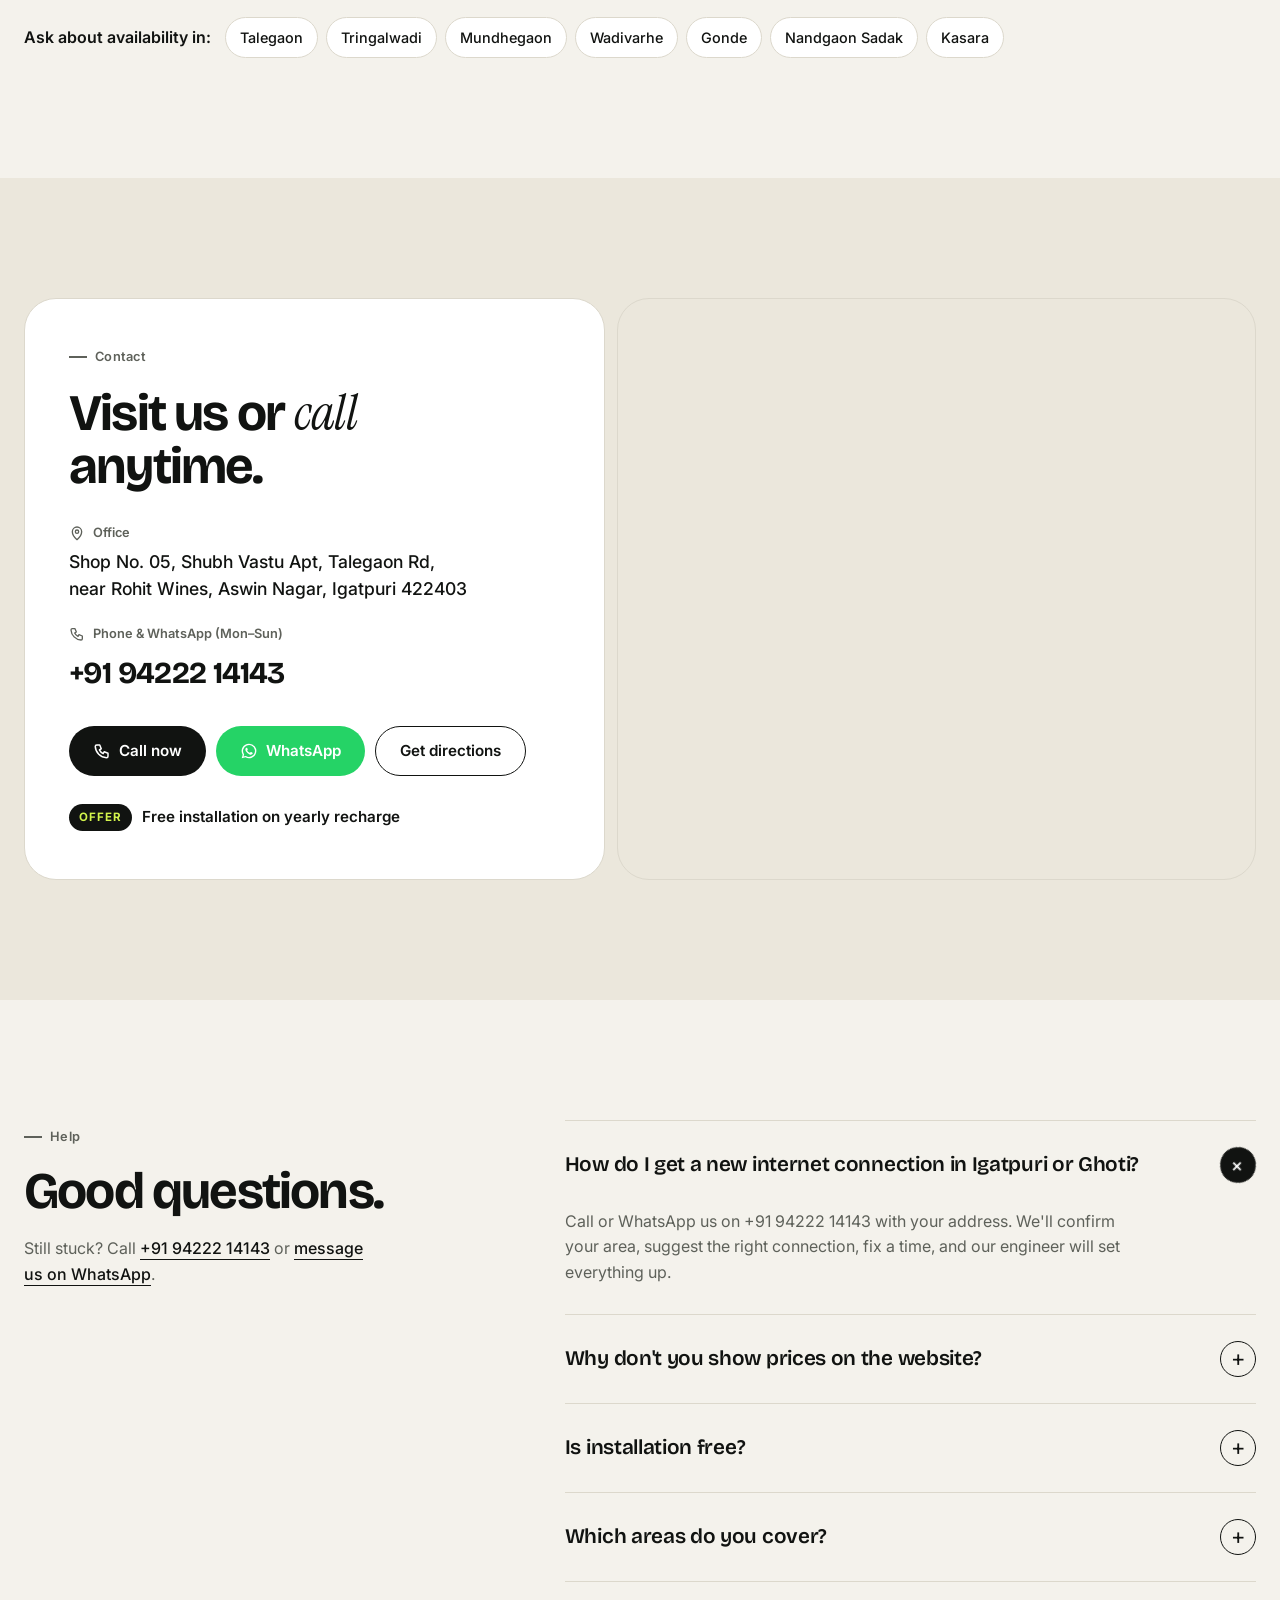
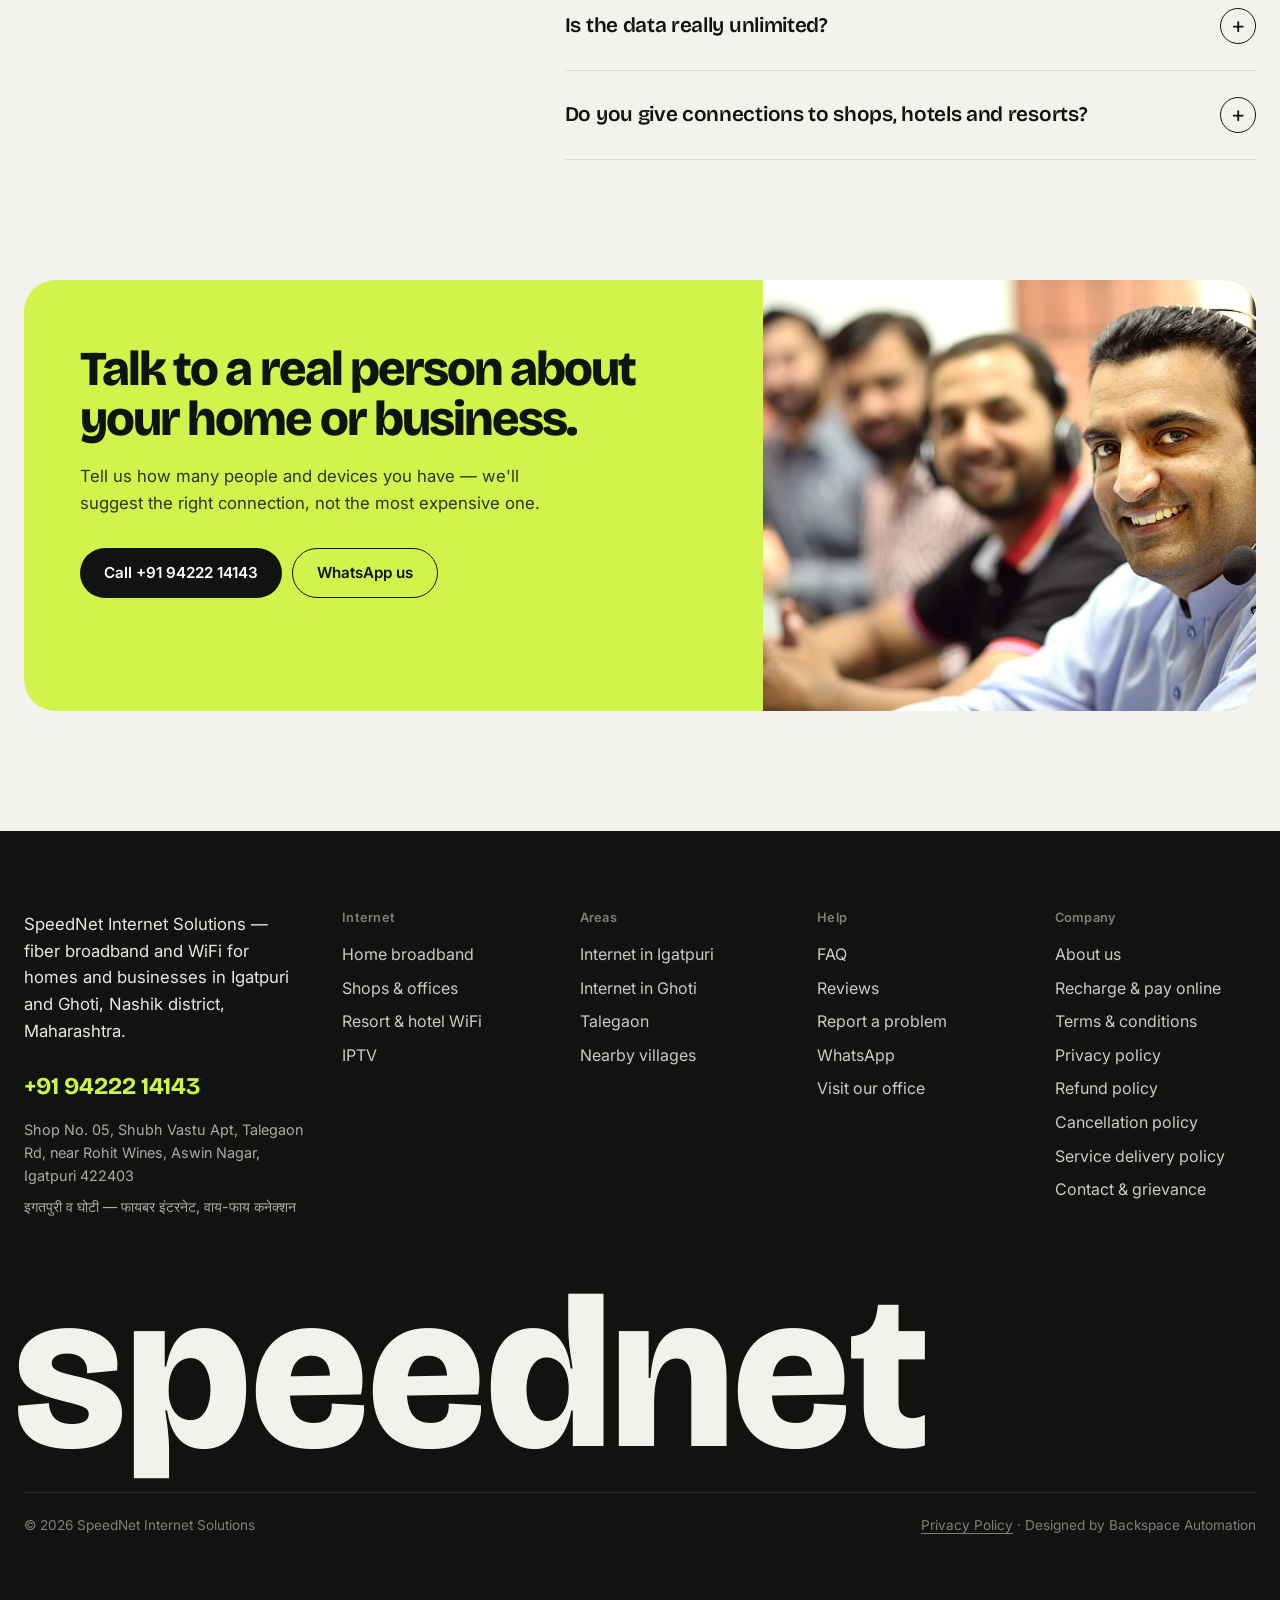
==== commit 9e75f24b: "Replace Cable TV with IPTV across the site Co-Authored-By: Claude Opus 5.5 <noreply@anthropic.com>" ====
--- a/index.html
+++ b/index.html
@@ -80,7 +80,7 @@
           { "@type": "Offer", "itemOffered": { "@type": "Service", "name": "Home fiber broadband", "areaServed": "Igatpuri, Ghoti" } },
           { "@type": "Offer", "itemOffered": { "@type": "Service", "name": "Business internet for shops and offices", "areaServed": "Igatpuri, Ghoti" } },
           { "@type": "Offer", "itemOffered": { "@type": "Service", "name": "WiFi for resorts, hotels and sites", "areaServed": "Igatpuri, Ghoti" } },
-          { "@type": "Offer", "itemOffered": { "@type": "Service", "name": "Cable TV connection and recharge", "areaServed": "Igatpuri, Ghoti" } }
+          { "@type": "Offer", "itemOffered": { "@type": "Service", "name": "IPTV (live TV over the internet)", "areaServed": "Igatpuri, Ghoti" } }
         ]
       },
       {
@@ -283,10 +283,10 @@
         </div>
       </div>
       <div class="wrap">
-        <div class="cabletv" id="cable-tv">
+        <div class="cabletv" id="iptv">
           <div class="cabletv__icon" aria-hidden="true"><svg viewBox="0 0 24 24"><rect x="3" y="6" width="18" height="12" rx="2"/><path d="M8 21h8M9 3l3 3 3-3"/></svg></div>
-          <div class="cabletv__text"><b>Also available: Cable TV</b><span>Cable TV connection and recharge from SpeedNet. Call or WhatsApp us for available packages.</span></div>
-          <a href="https://wa.me/919422214143?text=Hi%20SpeedNet%2C%20please%20share%20Cable%20TV%20packages." class="btn btn--outline btn--sm" target="_blank" rel="noopener">Ask on WhatsApp</a>
+          <div class="cabletv__text"><b>Also available: IPTV</b><span>Watch live TV channels over your SpeedNet internet connection. Call or WhatsApp us for available packages.</span></div>
+          <a href="https://wa.me/919422214143?text=Hi%20SpeedNet%2C%20please%20share%20IPTV%20packages." class="btn btn--outline btn--sm" target="_blank" rel="noopener">Ask on WhatsApp</a>
         </div>
       </div>
     </section>
@@ -637,7 +637,7 @@
           <p class="footer__addr">Shop No. 05, Shubh Vastu Apt, Talegaon Rd, near Rohit Wines, Aswin Nagar, Igatpuri 422403</p>
           <p class="footer__addr mr" lang="mr">इगतपुरी व घोटी — फायबर इंटरनेट, वाय-फाय कनेक्शन</p>
         </div>
-        <div class="footer__col"><h4>Internet</h4><a href="#plans">Home broadband</a><a href="#plans">Shops &amp; offices</a><a href="resort-wifi-igatpuri/">Resort &amp; hotel WiFi</a><a href="#cable-tv">Cable TV</a></div>
+        <div class="footer__col"><h4>Internet</h4><a href="#plans">Home broadband</a><a href="#plans">Shops &amp; offices</a><a href="resort-wifi-igatpuri/">Resort &amp; hotel WiFi</a><a href="#iptv">IPTV</a></div>
         <div class="footer__col"><h4>Areas</h4><a href="igatpuri/">Internet in Igatpuri</a><a href="ghoti/">Internet in Ghoti</a><a href="igatpuri/#talegaon">Talegaon</a><a href="https://wa.me/919422214143?text=Hi%20SpeedNet%2C%20is%20internet%20available%20at%20my%20location%3F" target="_blank" rel="noopener">Nearby villages</a></div>
         <div class="footer__col"><h4>Help</h4><a href="#help">FAQ</a><a href="#reviews">Reviews</a><a href="tel:+919422214143">Report a problem</a><a href="https://wa.me/919422214143" target="_blank" rel="noopener">WhatsApp</a><a href="#contact">Visit our office</a></div>
         <div class="footer__col"><h4>Company</h4><a href="/about/">About us</a><a href="/recharge/">Recharge &amp; pay online</a><a href="/terms/">Terms &amp; conditions</a><a href="/privacy-policy/">Privacy policy</a><a href="/refund-policy/">Refund policy</a><a href="/cancellation-policy/">Cancellation policy</a><a href="/service-delivery-policy/">Service delivery policy</a><a href="/contact/">Contact &amp; grievance</a></div>
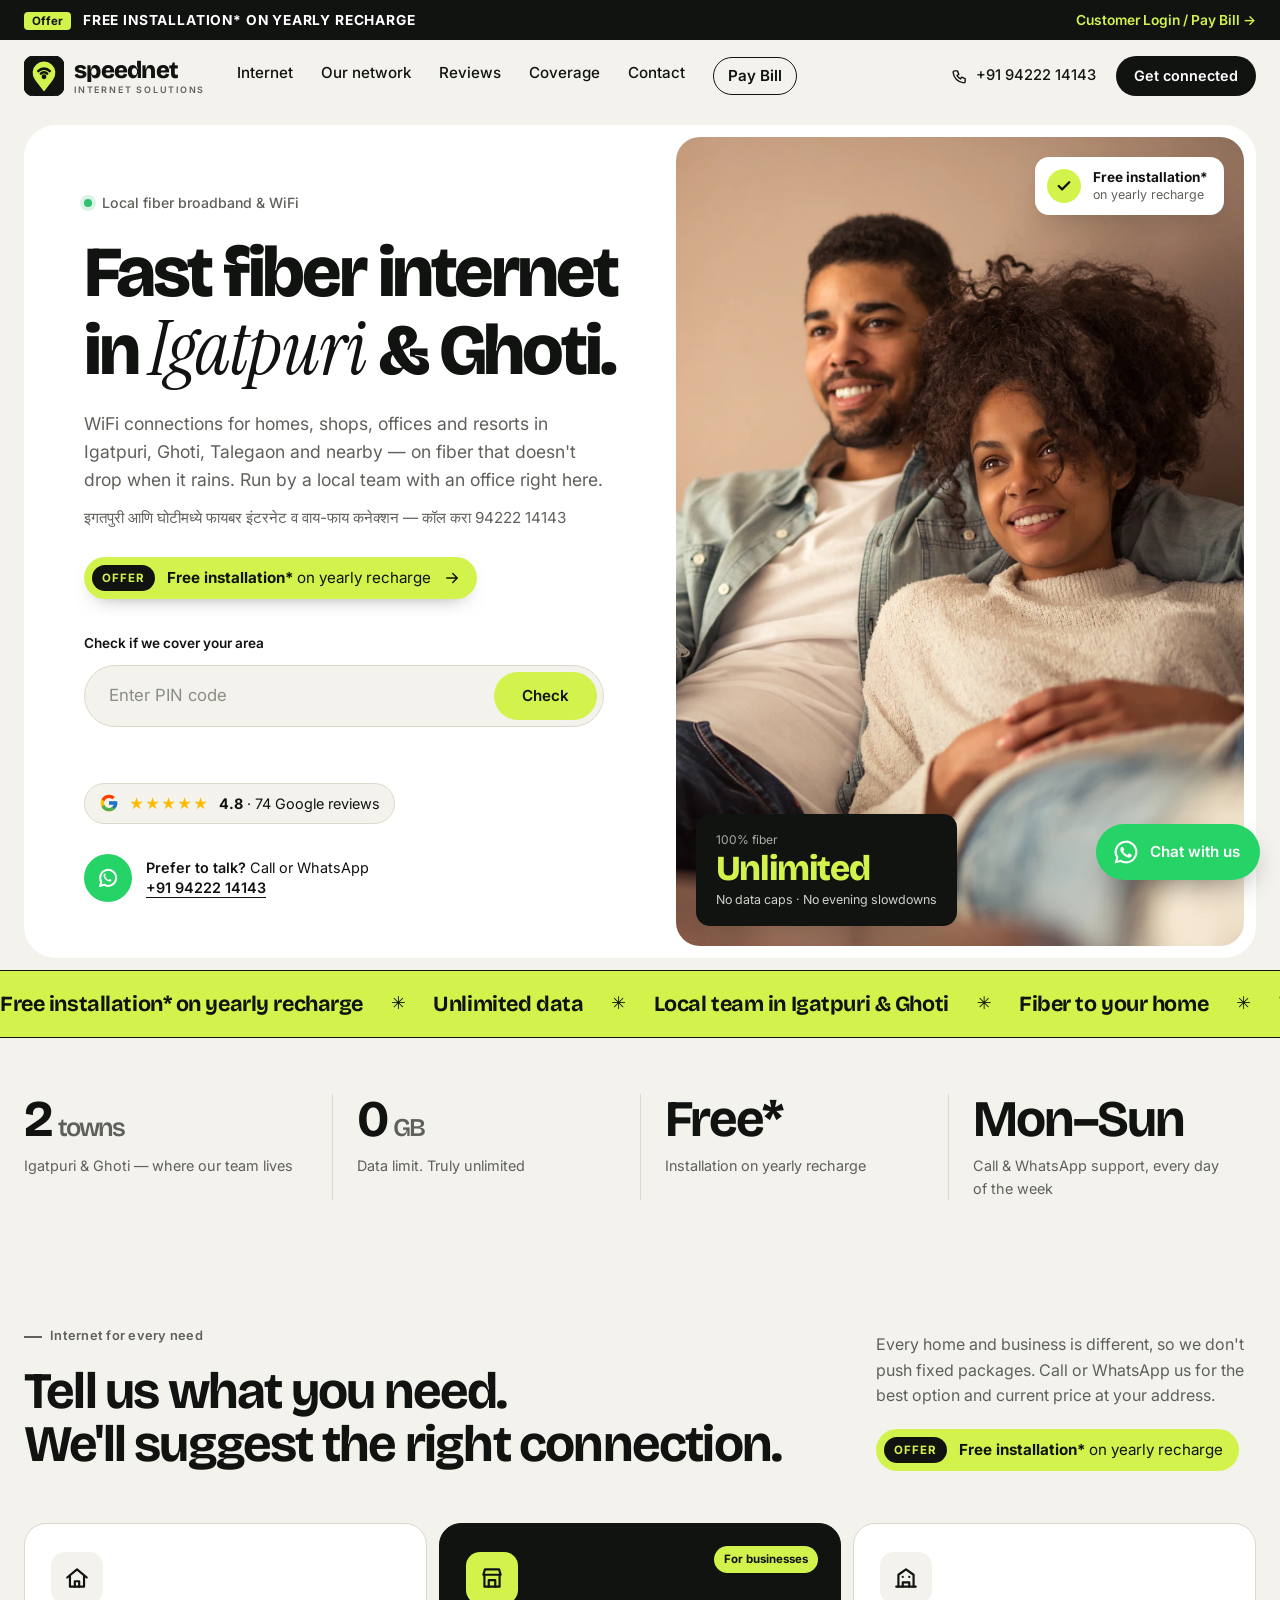
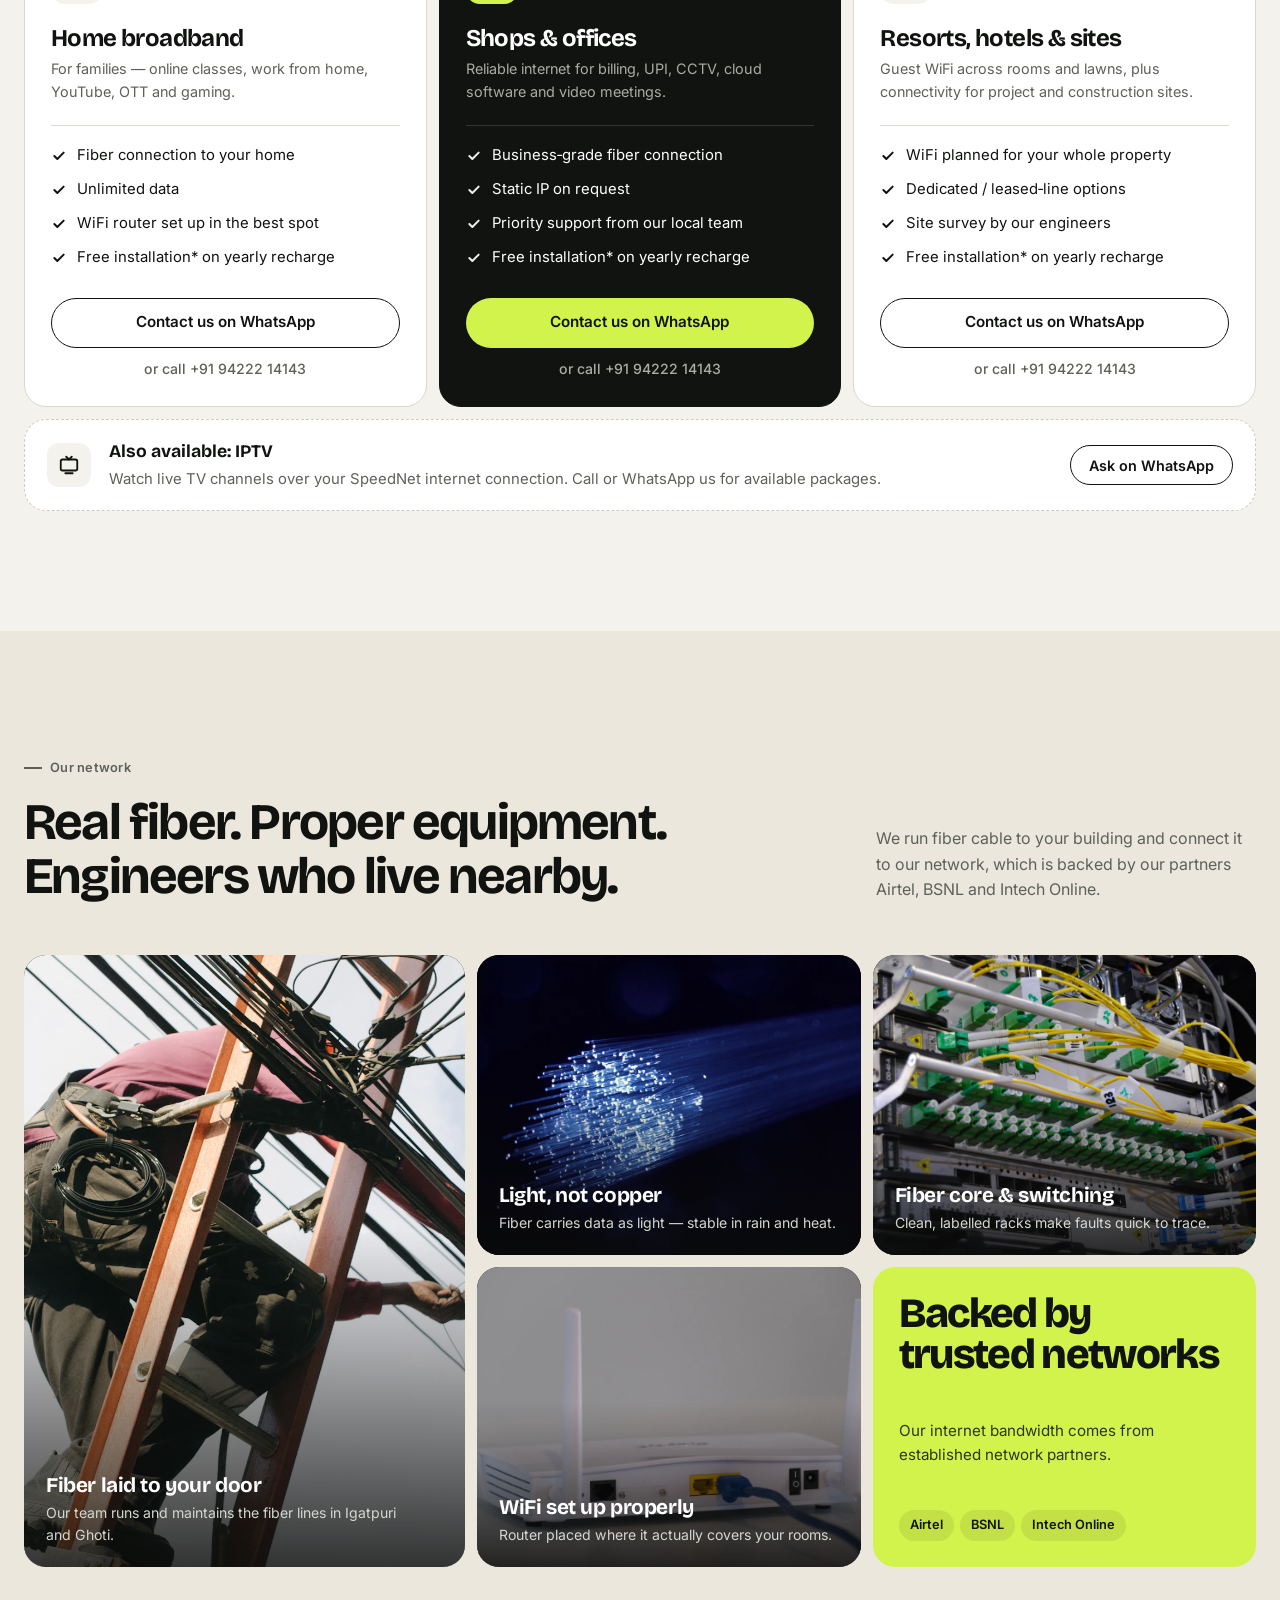
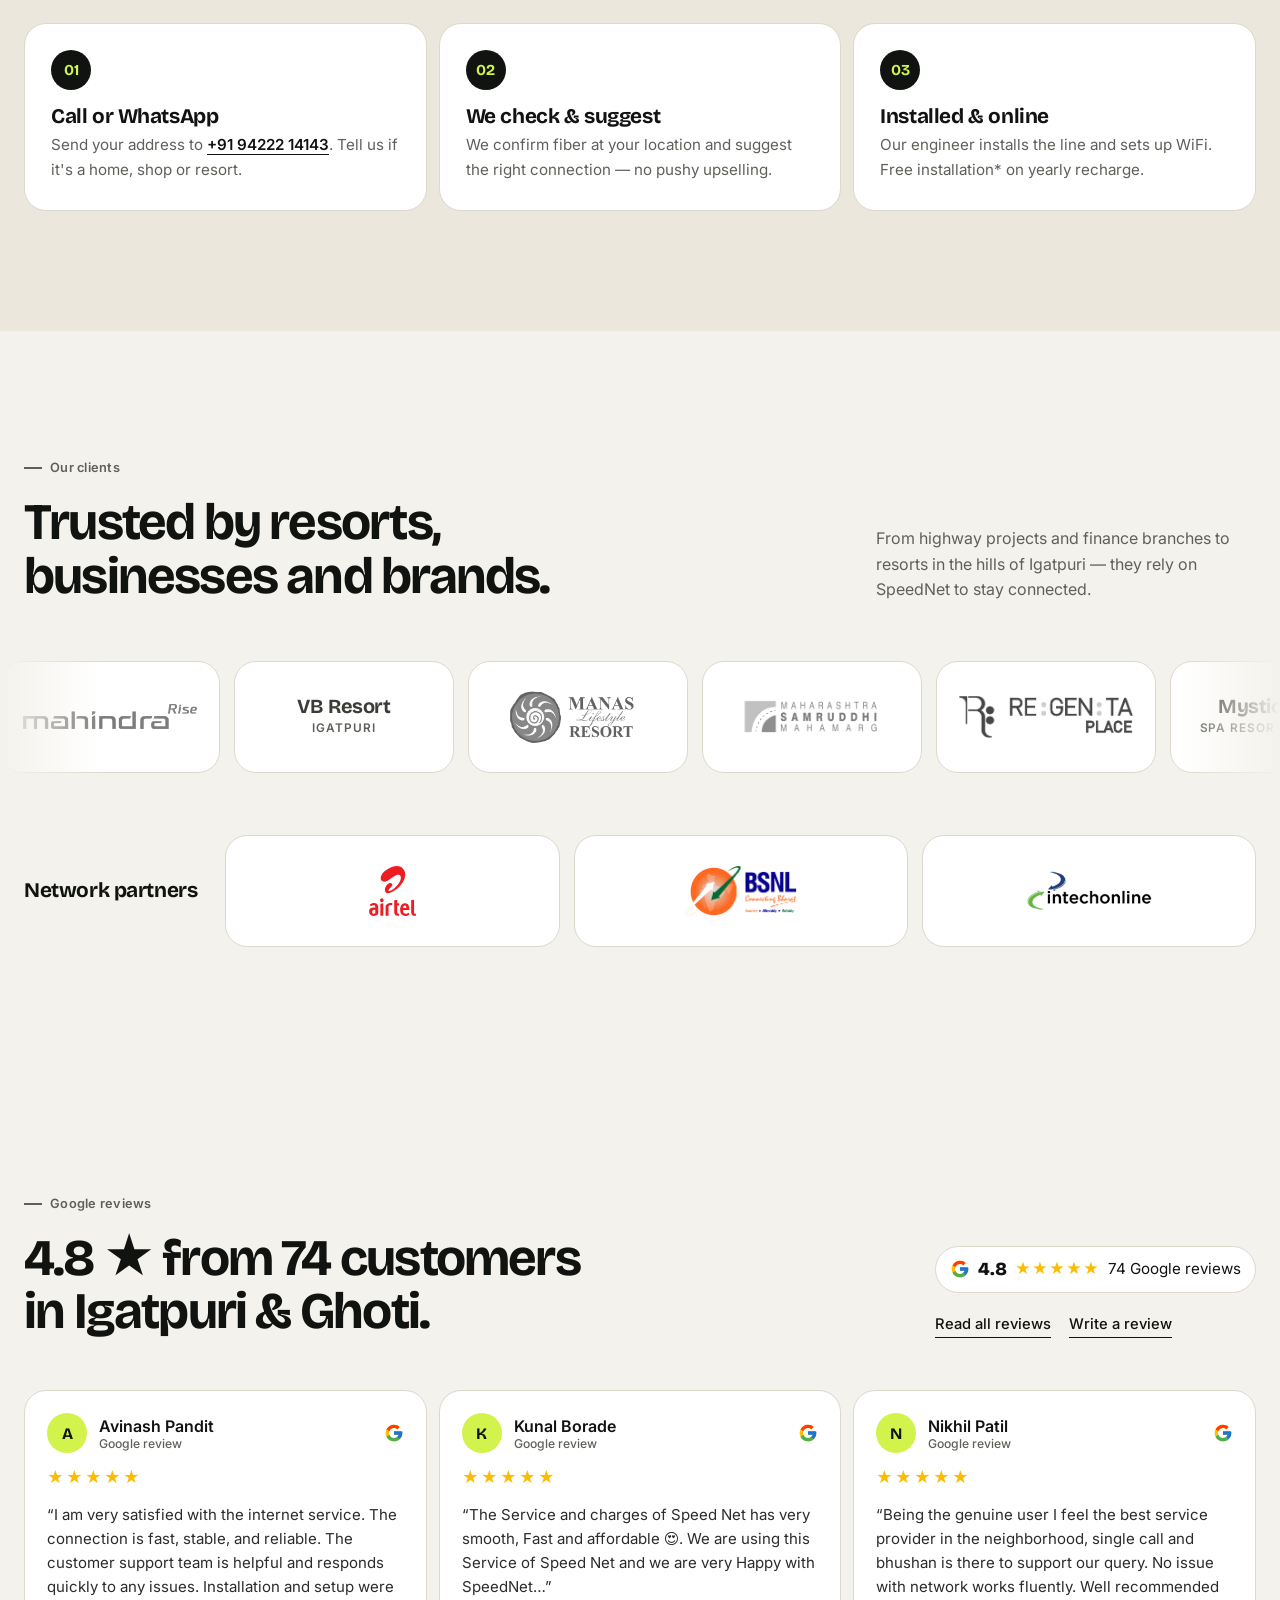
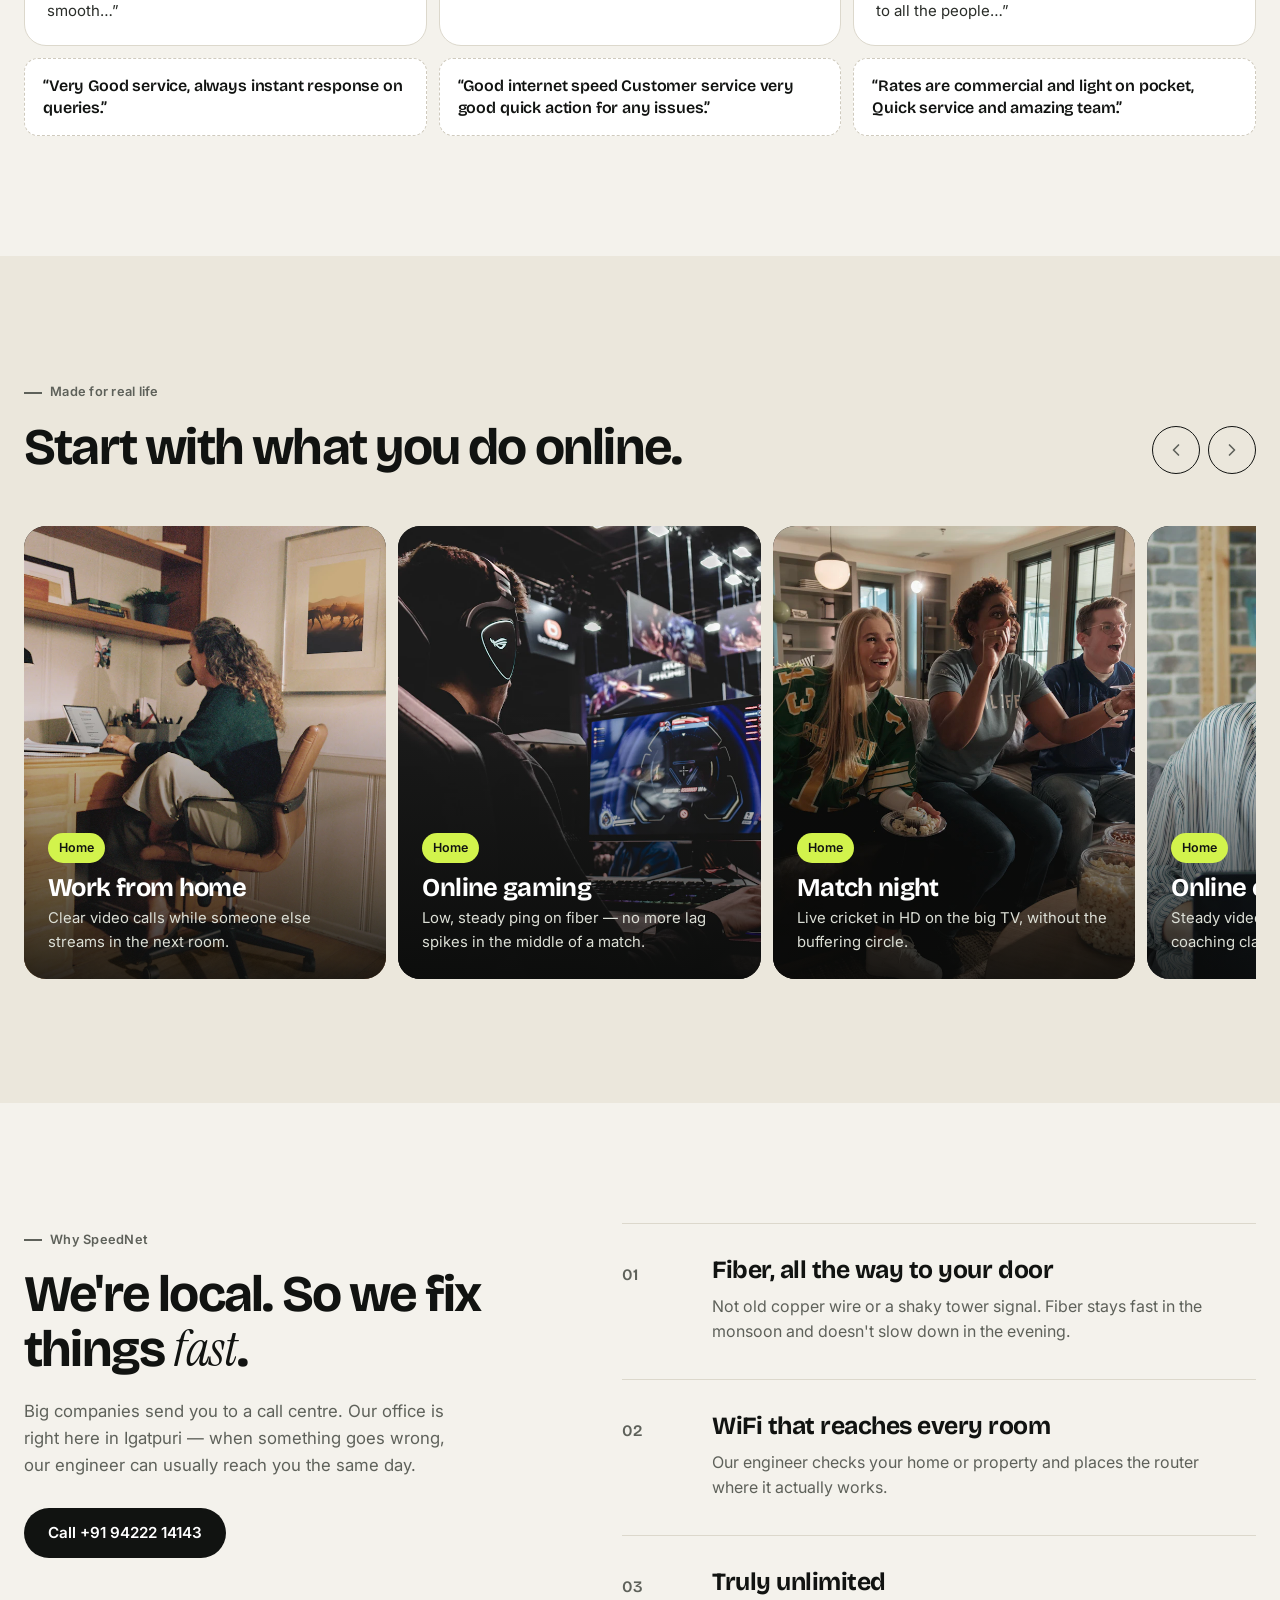
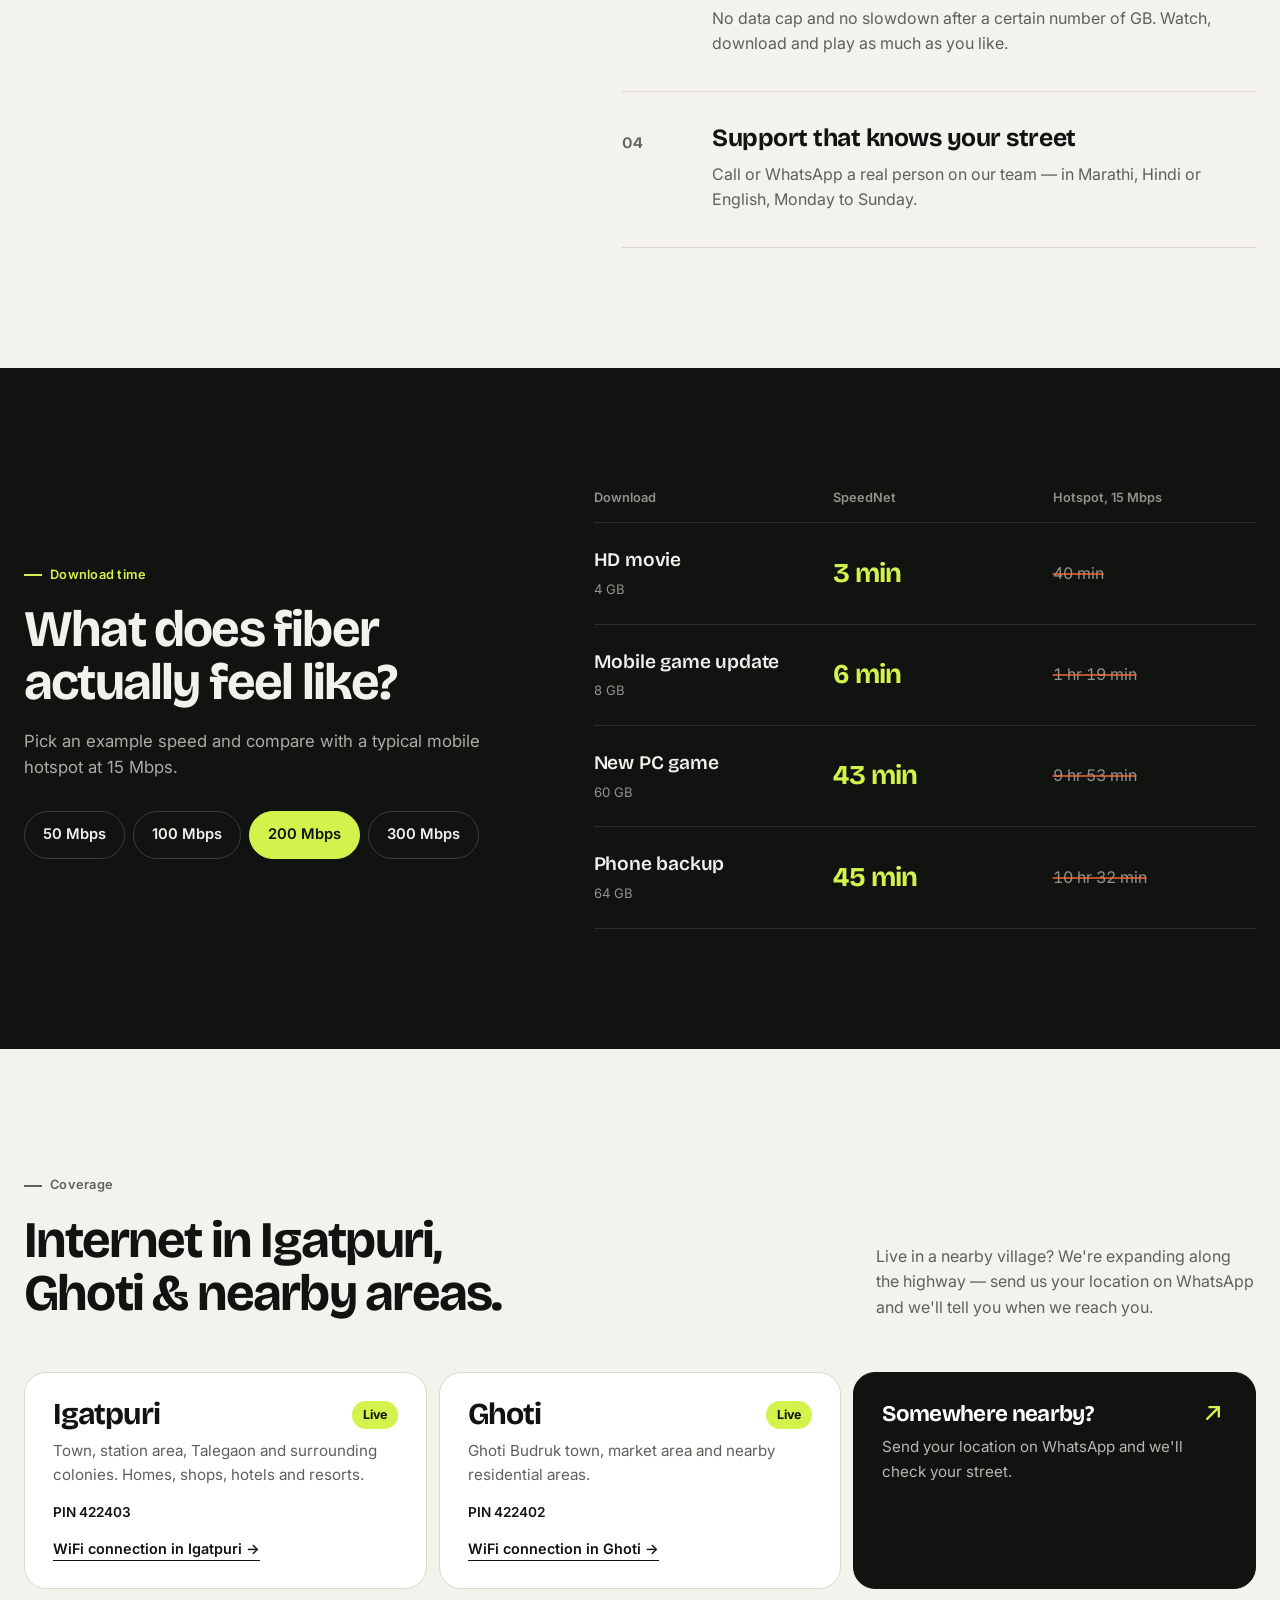
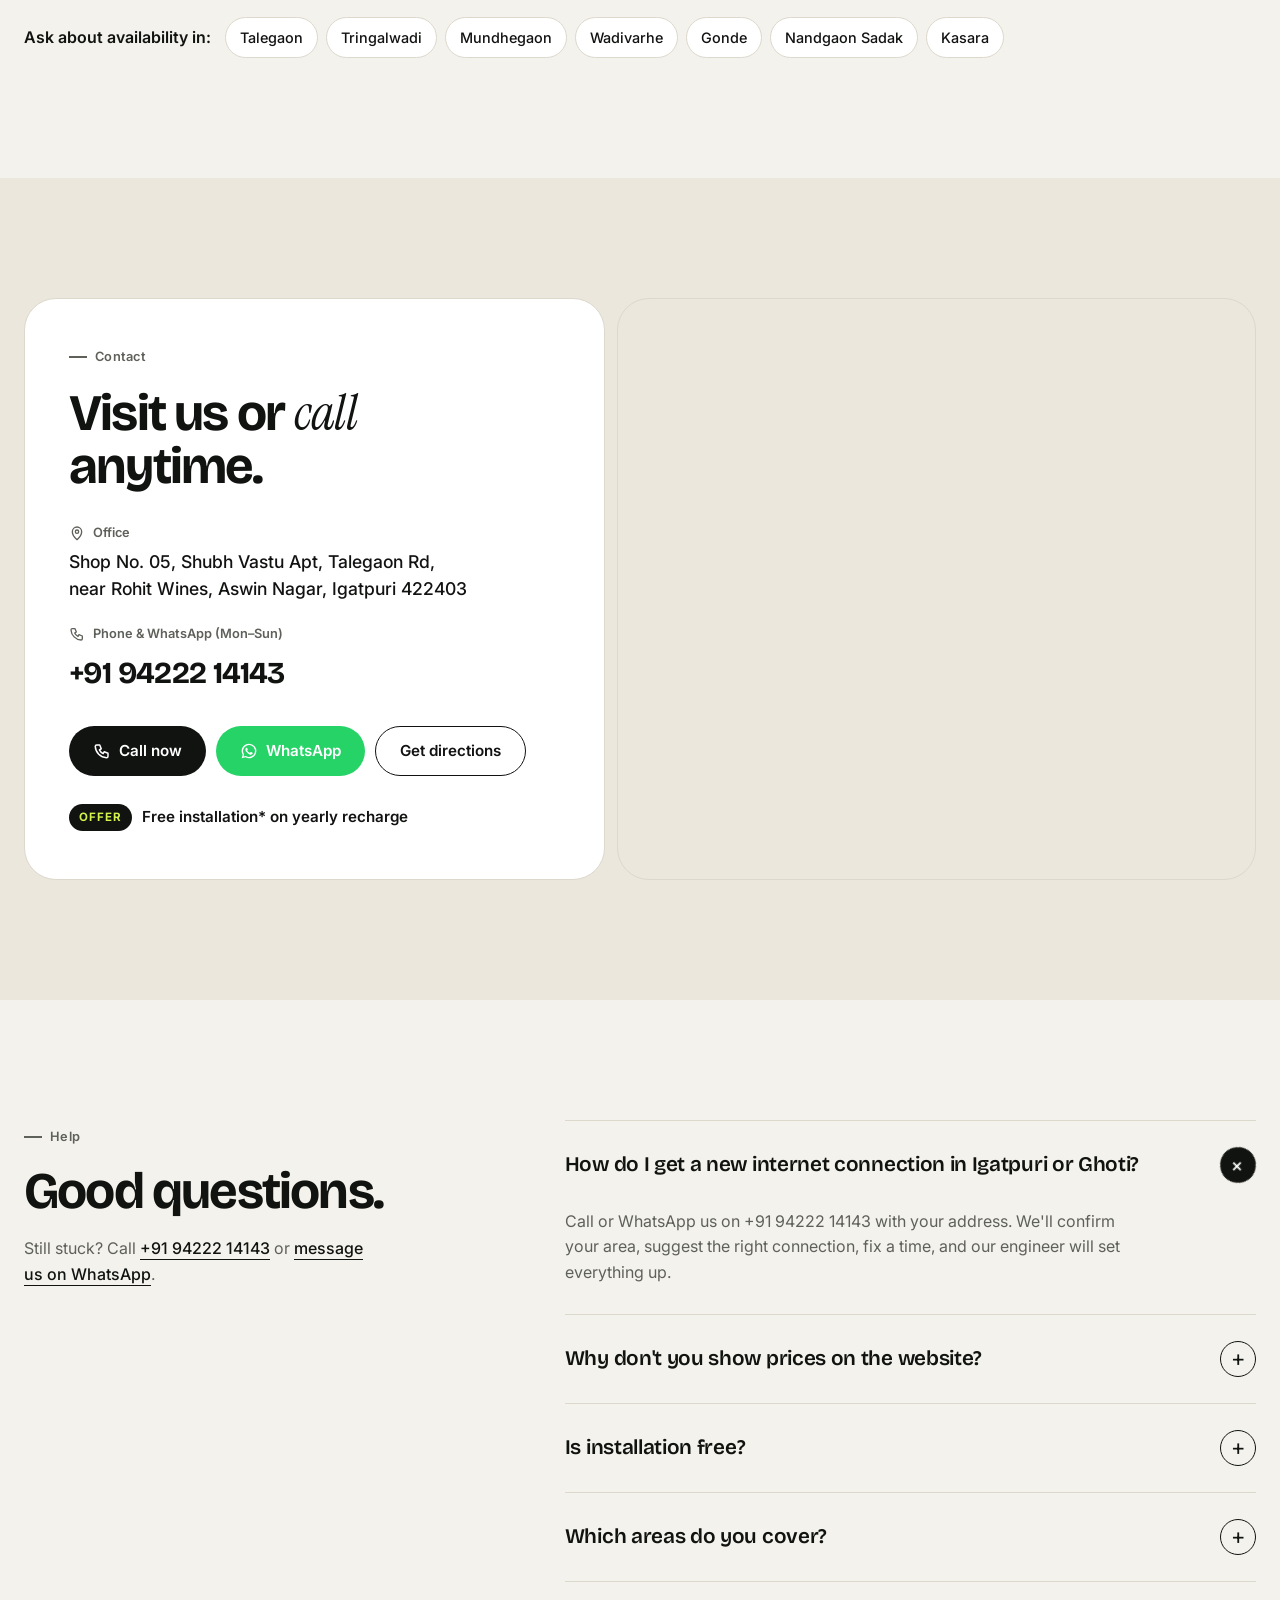
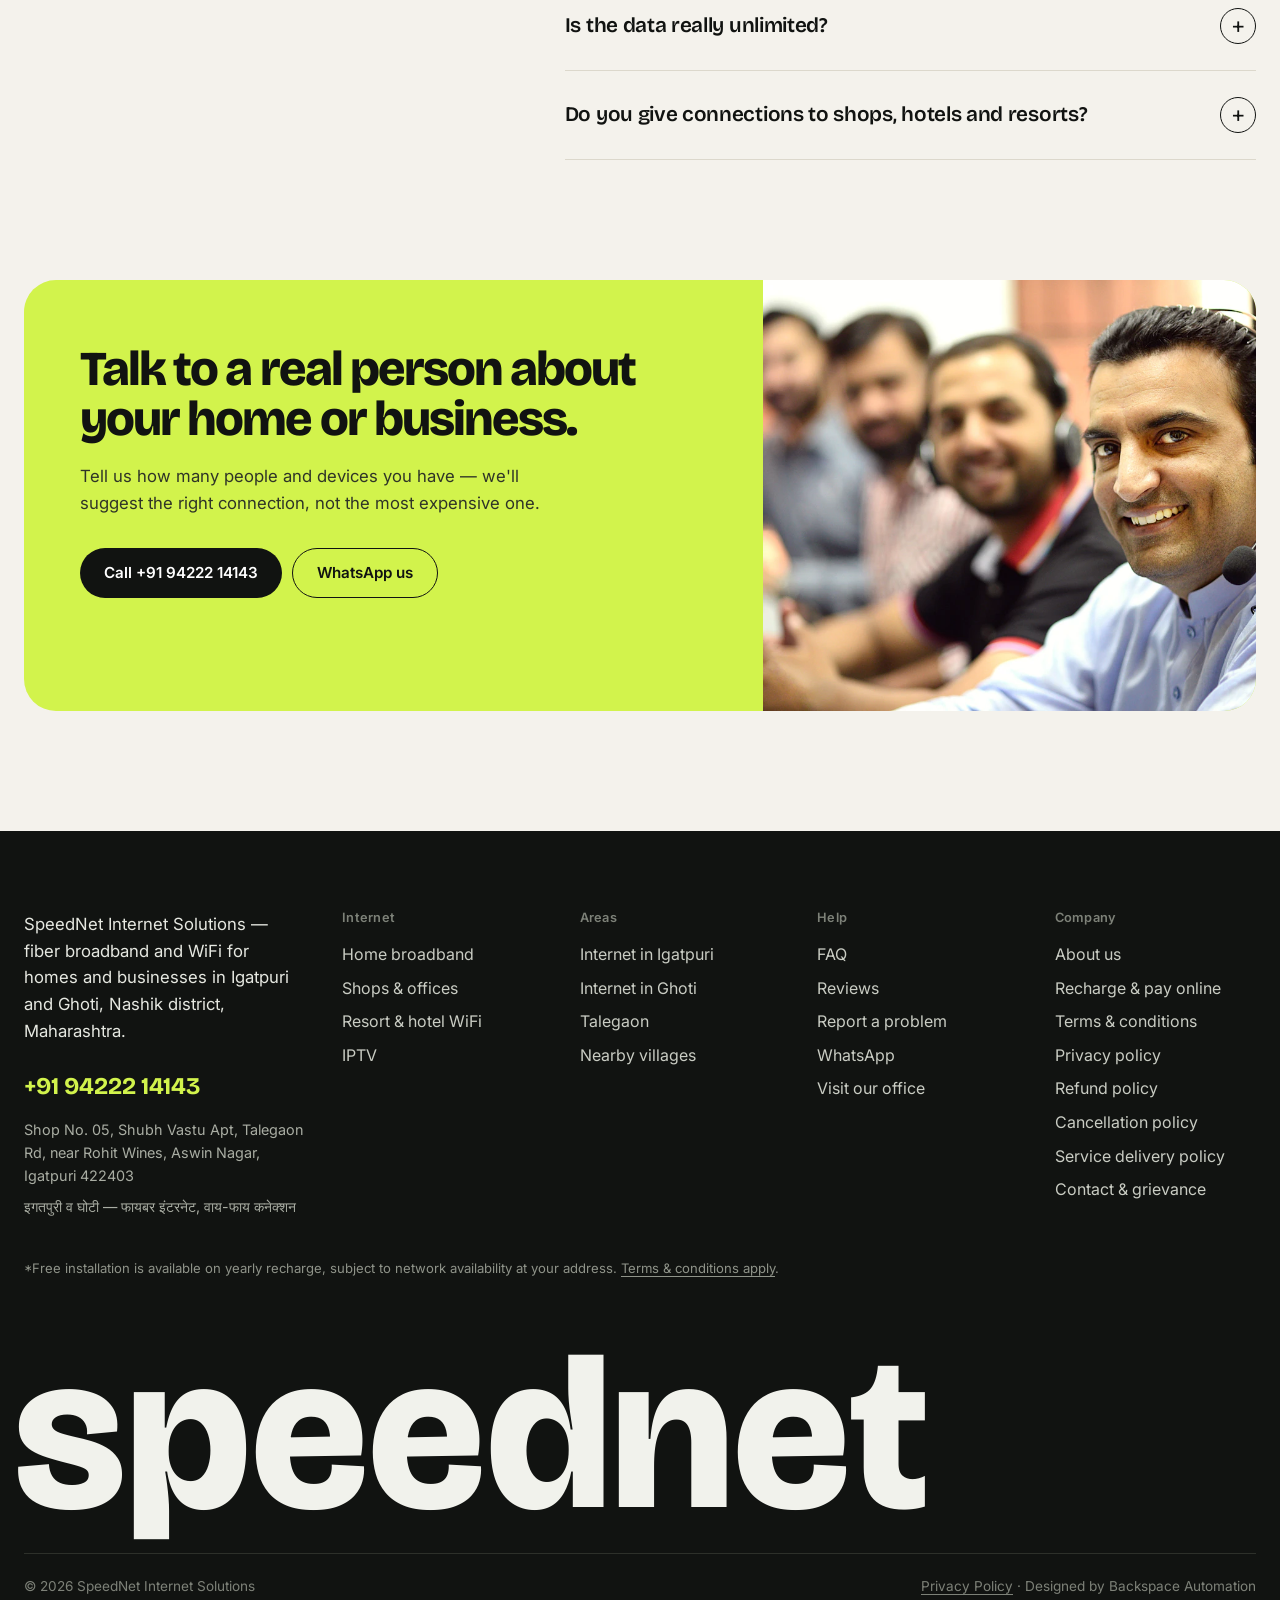
==== commit 752bcfe8: "Free installation* with T&C note Asterisk on every Free installation offer, footer note linking to a" ====
--- a/index.html
+++ b/index.html
@@ -17,7 +17,7 @@
   <link rel="preconnect" href="https://fonts.gstatic.com" crossorigin />
   <link href="https://fonts.googleapis.com/css2?family=Bricolage+Grotesque:opsz,wght@12..96,500;12..96,600;12..96,700;12..96,800&family=Inter:wght@400;500;600&family=Instrument+Serif:ital@1&display=swap" rel="stylesheet" />
   <link rel="preload" as="image" href="img/home-broadband-couple-igatpuri.webp" fetchpriority="high" />
-  <link rel="stylesheet" href="styles.css?v=18" />
+  <link rel="stylesheet" href="styles.css?v=19" />
   <link rel="icon" type="image/svg+xml" href="brand/speednet-icon.svg" />
   <link rel="icon" type="image/png" sizes="512x512" href="brand/png/speednet-icon-512.png" />
   <link rel="apple-touch-icon" href="brand/png/apple-touch-icon.png" />
@@ -111,7 +111,7 @@
   <!-- Offer banner -->
   <div class="topbar">
     <div class="wrap topbar__inner">
-      <p class="topbar__offer"><span class="tag">Offer</span> <strong>FREE INSTALLATION ON YEARLY RECHARGE</strong></p>
+      <p class="topbar__offer"><span class="tag">Offer</span> <strong>FREE INSTALLATION* ON YEARLY RECHARGE</strong></p>
       <a href="https://customer.speednetonline.in/" target="_blank" rel="noopener">Customer Login / Pay Bill →</a>
     </div>
   </div>
@@ -156,7 +156,7 @@
 
             <a href="#plans" class="offer">
               <span class="offer__tag">Offer</span>
-              <span class="offer__text"><b>Free installation</b> on yearly recharge</span>
+              <span class="offer__text"><b>Free installation*</b> on yearly recharge</span>
               <svg viewBox="0 0 24 24" aria-hidden="true"><path d="M5 12h14M13 6l6 6-6 6"/></svg>
             </a>
 
@@ -188,7 +188,7 @@
             </div>
             <div class="float float--install">
               <svg viewBox="0 0 24 24"><path d="m5 12 4.5 4.5L19 7"/></svg>
-              <div><b>Free installation</b><span>on yearly recharge</span></div>
+              <div><b>Free installation*</b><span>on yearly recharge</span></div>
             </div>
           </figure>
         </div>
@@ -198,8 +198,8 @@
     <!-- Ticker -->
     <div class="ticker" aria-hidden="true">
       <div class="ticker__track">
-        <span>Free installation on yearly recharge</span><i>✳</i><span>Unlimited data</span><i>✳</i><span>Local team in Igatpuri &amp; Ghoti</span><i>✳</i><span>Fiber to your home</span><i>✳</i><span>WhatsApp support</span><i>✳</i>
-        <span>Free installation on yearly recharge</span><i>✳</i><span>Unlimited data</span><i>✳</i><span>Local team in Igatpuri &amp; Ghoti</span><i>✳</i><span>Fiber to your home</span><i>✳</i><span>WhatsApp support</span><i>✳</i>
+        <span>Free installation* on yearly recharge</span><i>✳</i><span>Unlimited data</span><i>✳</i><span>Local team in Igatpuri &amp; Ghoti</span><i>✳</i><span>Fiber to your home</span><i>✳</i><span>WhatsApp support</span><i>✳</i>
+        <span>Free installation* on yearly recharge</span><i>✳</i><span>Unlimited data</span><i>✳</i><span>Local team in Igatpuri &amp; Ghoti</span><i>✳</i><span>Fiber to your home</span><i>✳</i><span>WhatsApp support</span><i>✳</i>
       </div>
     </div>
 
@@ -207,7 +207,7 @@
     <section class="numbers wrap" aria-label="SpeedNet at a glance">
       <div><strong>2<small> towns</small></strong><span>Igatpuri &amp; Ghoti — where our team lives</span></div>
       <div><strong>0<small> GB</small></strong><span>Data limit. Truly unlimited</span></div>
-      <div><strong>Free</strong><span>Installation on yearly recharge</span></div>
+      <div><strong>Free*</strong><span>Installation on yearly recharge</span></div>
       <div><strong>Mon–Sun</strong><span>Call &amp; WhatsApp support, every day of the week</span></div>
     </section>
 
@@ -221,7 +221,7 @@
           </div>
           <div class="head__aside">
             <p>Every home and business is different, so we don't push fixed packages. Call or WhatsApp us for the best option and current price at your address.</p>
-            <span class="offer offer--static"><span class="offer__tag">Offer</span><span class="offer__text"><b>Free installation</b> on yearly recharge</span></span>
+            <span class="offer offer--static"><span class="offer__tag">Offer</span><span class="offer__text"><b>Free installation*</b> on yearly recharge</span></span>
           </div>
         </div>
 
@@ -236,7 +236,7 @@
               <li>Fiber connection to your home</li>
               <li>Unlimited data</li>
               <li>WiFi router set up in the best spot</li>
-              <li>Free installation on yearly recharge</li>
+              <li>Free installation* on yearly recharge</li>
             </ul>
             <div class="plan__cta">
               <a href="https://wa.me/919422214143?text=Hi%20SpeedNet%2C%20please%20share%20details%20for%20a%20home%20broadband%20connection." class="btn btn--outline" target="_blank" rel="noopener">Contact us on WhatsApp</a>
@@ -255,7 +255,7 @@
               <li>Business‑grade fiber connection</li>
               <li>Static IP on request</li>
               <li>Priority support from our local team</li>
-              <li>Free installation on yearly recharge</li>
+              <li>Free installation* on yearly recharge</li>
             </ul>
             <div class="plan__cta">
               <a href="https://wa.me/919422214143?text=Hi%20SpeedNet%2C%20please%20share%20details%20for%20a%20shop%2Foffice%20internet%20connection." class="btn btn--lime" target="_blank" rel="noopener">Contact us on WhatsApp</a>
@@ -273,7 +273,7 @@
               <li>WiFi planned for your whole property</li>
               <li>Dedicated / leased‑line options</li>
               <li>Site survey by our engineers</li>
-              <li>Free installation on yearly recharge</li>
+              <li>Free installation* on yearly recharge</li>
             </ul>
             <div class="plan__cta">
               <a href="https://wa.me/919422214143?text=Hi%20SpeedNet%2C%20please%20share%20details%20for%20a%20resort%2Fhotel%20internet%20connection." class="btn btn--outline" target="_blank" rel="noopener">Contact us on WhatsApp</a>
@@ -331,7 +331,7 @@
         <ol class="steps" aria-label="How to get connected">
           <li><h3>Call or WhatsApp</h3><p>Send your address to <a href="https://wa.me/919422214143?text=Hi%20SpeedNet%2C%20I%20want%20a%20new%20connection" target="_blank" rel="noopener">+91 94222 14143</a>. Tell us if it's a home, shop or resort.</p></li>
           <li><h3>We check &amp; suggest</h3><p>We confirm fiber at your location and suggest the right connection — no pushy upselling.</p></li>
-          <li><h3>Installed &amp; online</h3><p>Our engineer installs the line and sets up WiFi. Free installation on yearly recharge.</p></li>
+          <li><h3>Installed &amp; online</h3><p>Our engineer installs the line and sets up WiFi. Free installation* on yearly recharge.</p></li>
         </ol>
       </div>
     </section>
@@ -566,7 +566,7 @@
             <a href="https://www.google.com/maps/dir/?api=1&amp;destination=19.6910288,73.5510327" class="btn btn--outline" target="_blank" rel="noopener">Get directions</a>
           </div>
 
-          <p class="contact__offer"><span class="offer__tag">Offer</span> Free installation on yearly recharge</p>
+          <p class="contact__offer"><span class="offer__tag">Offer</span> Free installation* on yearly recharge</p>
         </div>
 
         <div class="contact__map">
@@ -642,6 +642,7 @@
         <div class="footer__col"><h4>Help</h4><a href="#help">FAQ</a><a href="#reviews">Reviews</a><a href="tel:+919422214143">Report a problem</a><a href="https://wa.me/919422214143" target="_blank" rel="noopener">WhatsApp</a><a href="#contact">Visit our office</a></div>
         <div class="footer__col"><h4>Company</h4><a href="/about/">About us</a><a href="/recharge/">Recharge &amp; pay online</a><a href="/terms/">Terms &amp; conditions</a><a href="/privacy-policy/">Privacy policy</a><a href="/refund-policy/">Refund policy</a><a href="/cancellation-policy/">Cancellation policy</a><a href="/service-delivery-policy/">Service delivery policy</a><a href="/contact/">Contact &amp; grievance</a></div>
       </div>
+      <p class="footer__note">*Free installation is available on yearly recharge, subject to network availability at your address. <a href="/terms/#free-installation">Terms &amp; conditions apply</a>.</p>
       <p class="footer__word" aria-hidden="true">speednet</p>
       <div class="footer__bottom">
         <span>© <span id="yr"></span> SpeedNet Internet Solutions</span>
@@ -656,6 +657,6 @@
     <span>Chat with us</span>
   </a>
 
-  <script src="script.js?v=18"></script>
+  <script src="script.js?v=19"></script>
 </body>
 </html>
--- a/styles.css
+++ b/styles.css
@@ -513,6 +513,9 @@
 .legal__body ul, .legal__body ol { padding-left: 22px; display: grid; gap: 8px; }
 .legal__body strong { color: var(--ink); }
 .legal__contact { padding: 18px 20px; border-radius: var(--r-md); background: var(--paper); }
+.footer__note { margin-top: 40px; font-size: .82rem; color: #8f9389; max-width: 760px; }
+.footer__note a { text-decoration: underline; text-underline-offset: 3px; }
+.footer__note a:hover { color: #f1f2ec; }
 .footer__legal a { text-decoration: underline; text-underline-offset: 3px; }
 .footer__legal a:hover { color: #f1f2ec; }
 @media (max-width: 600px) {
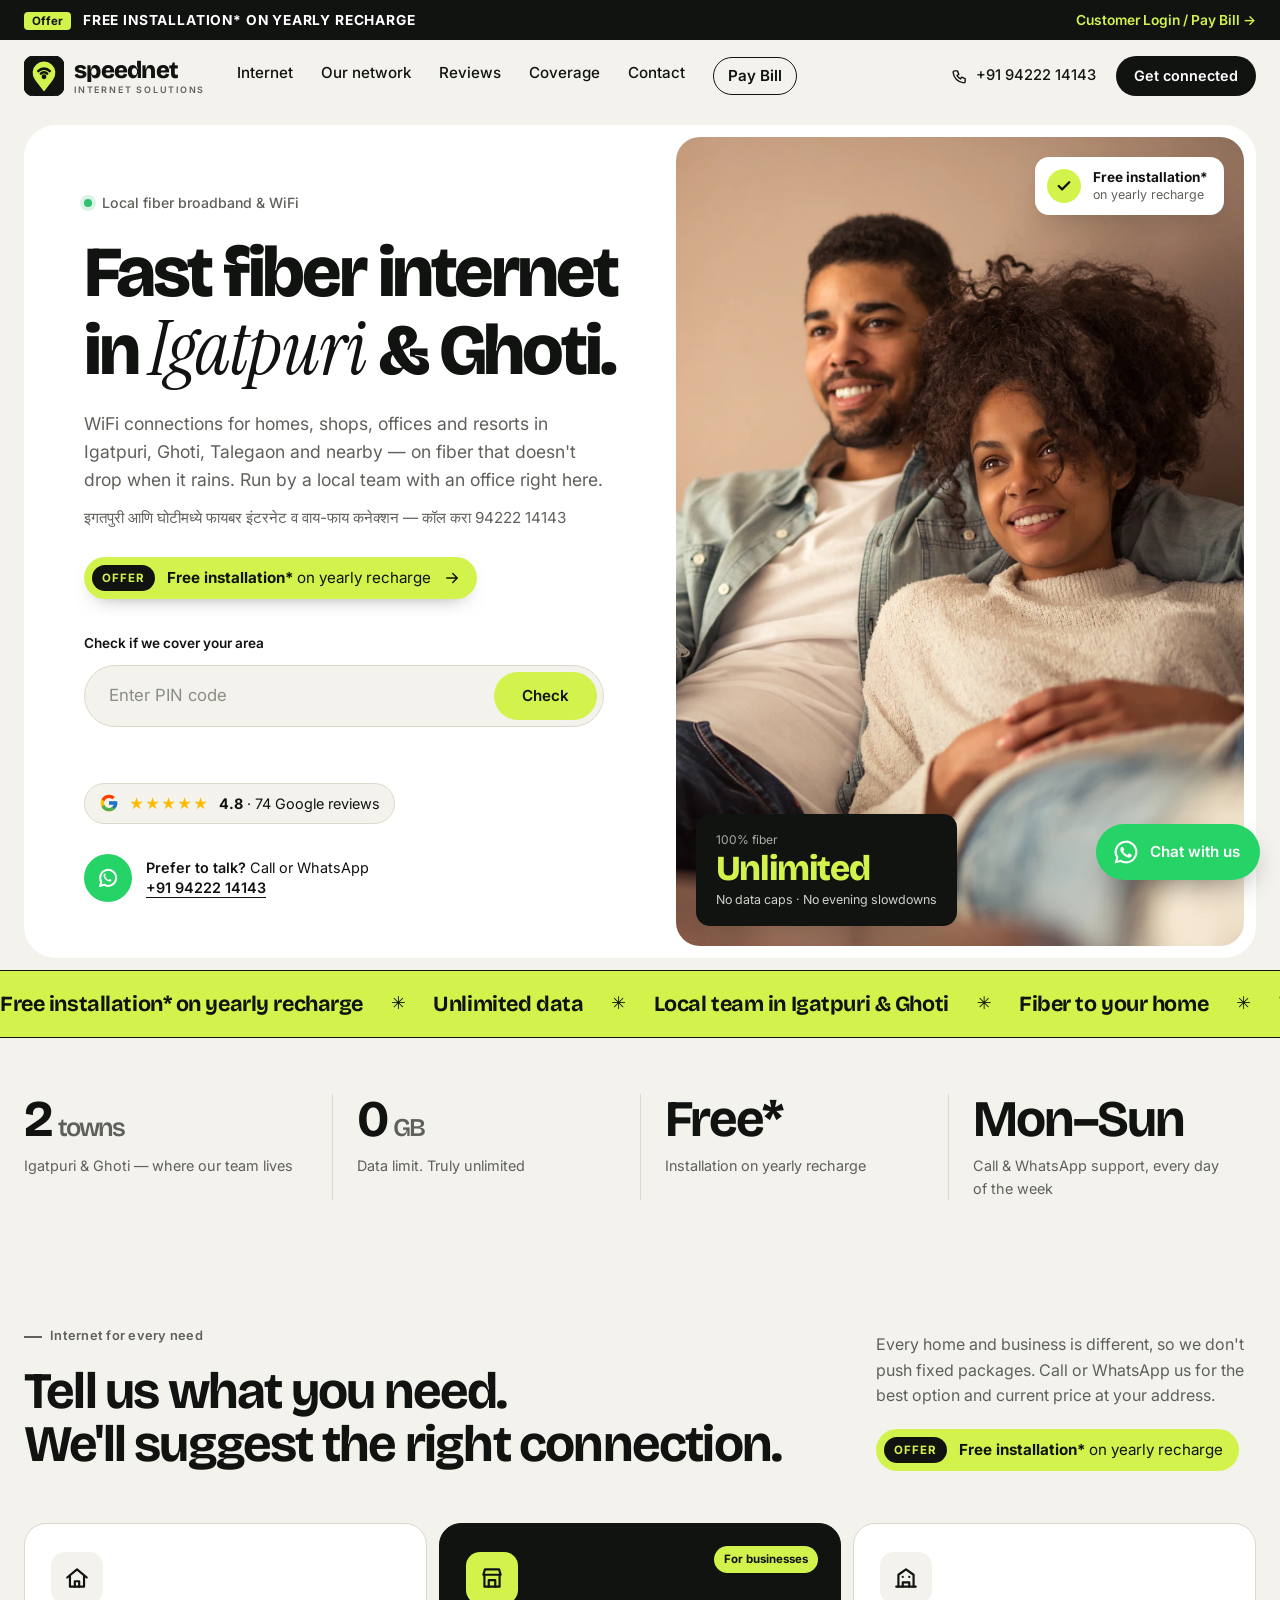
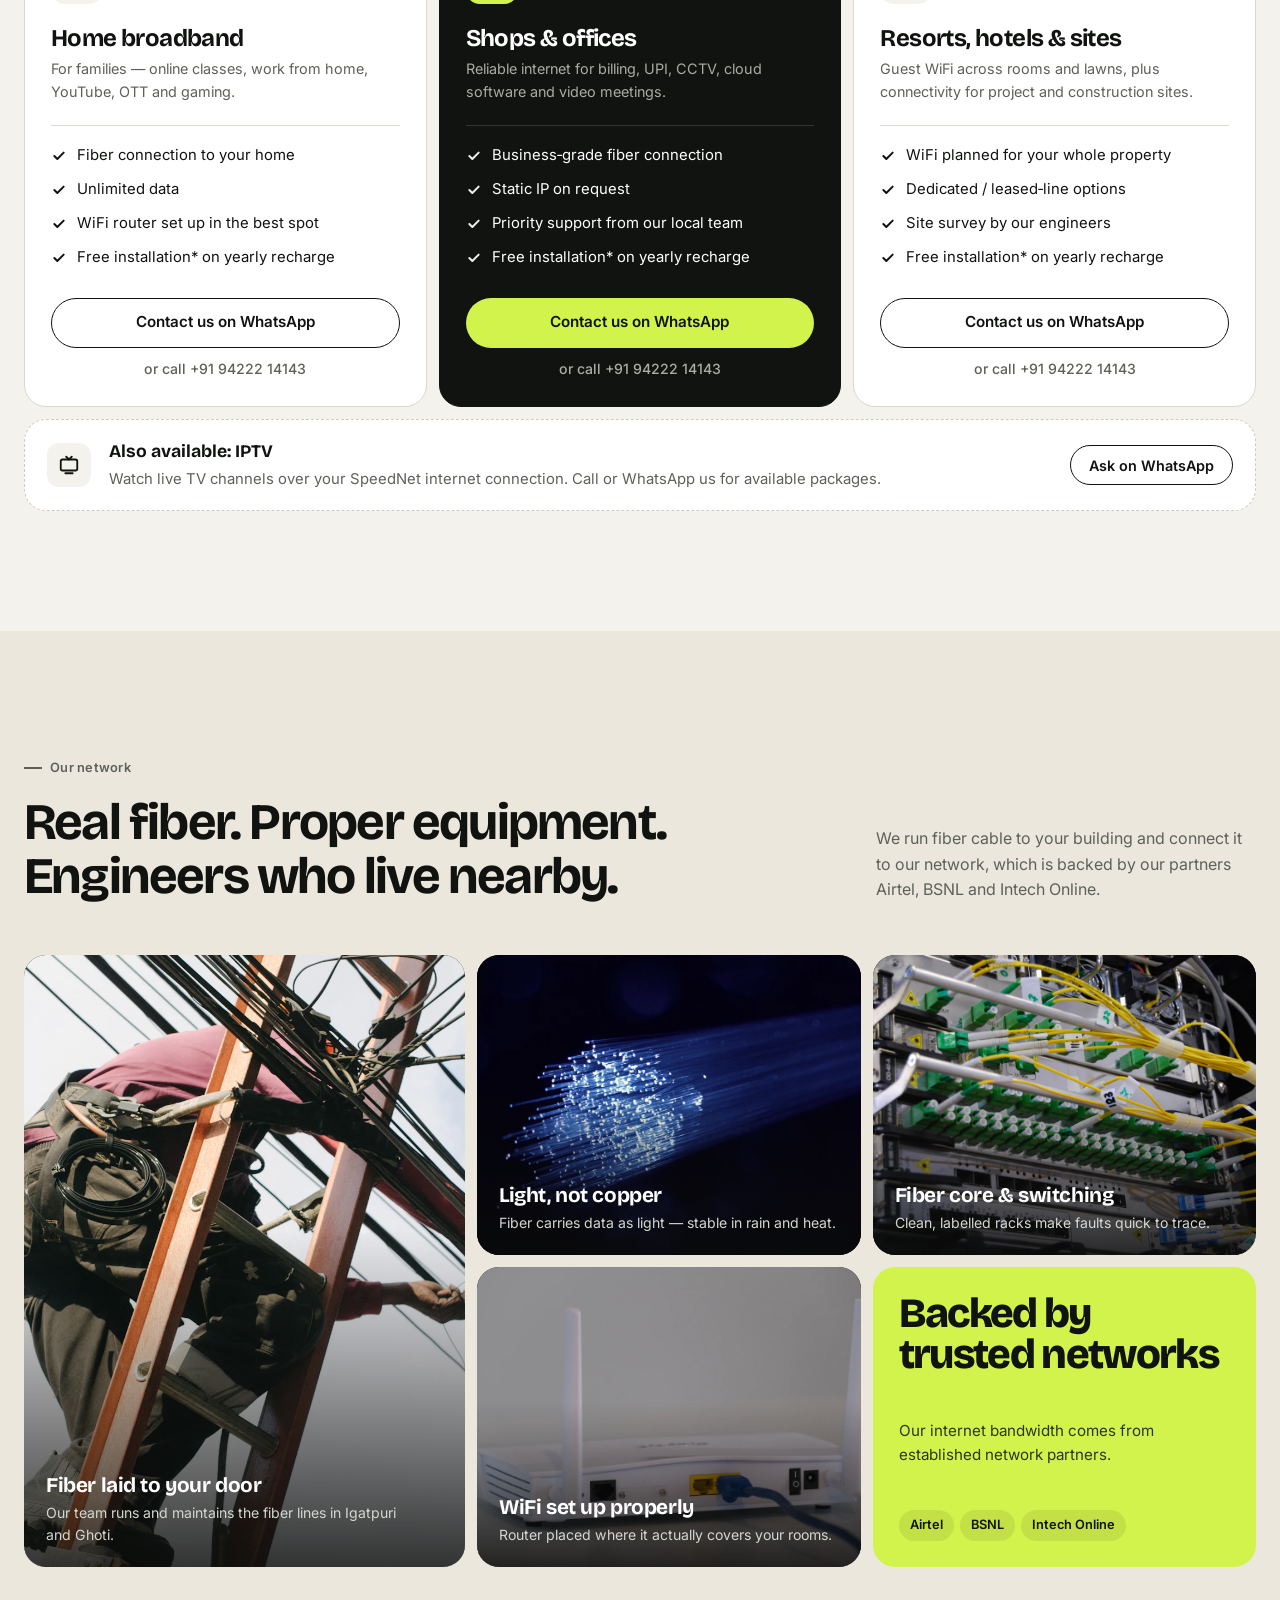
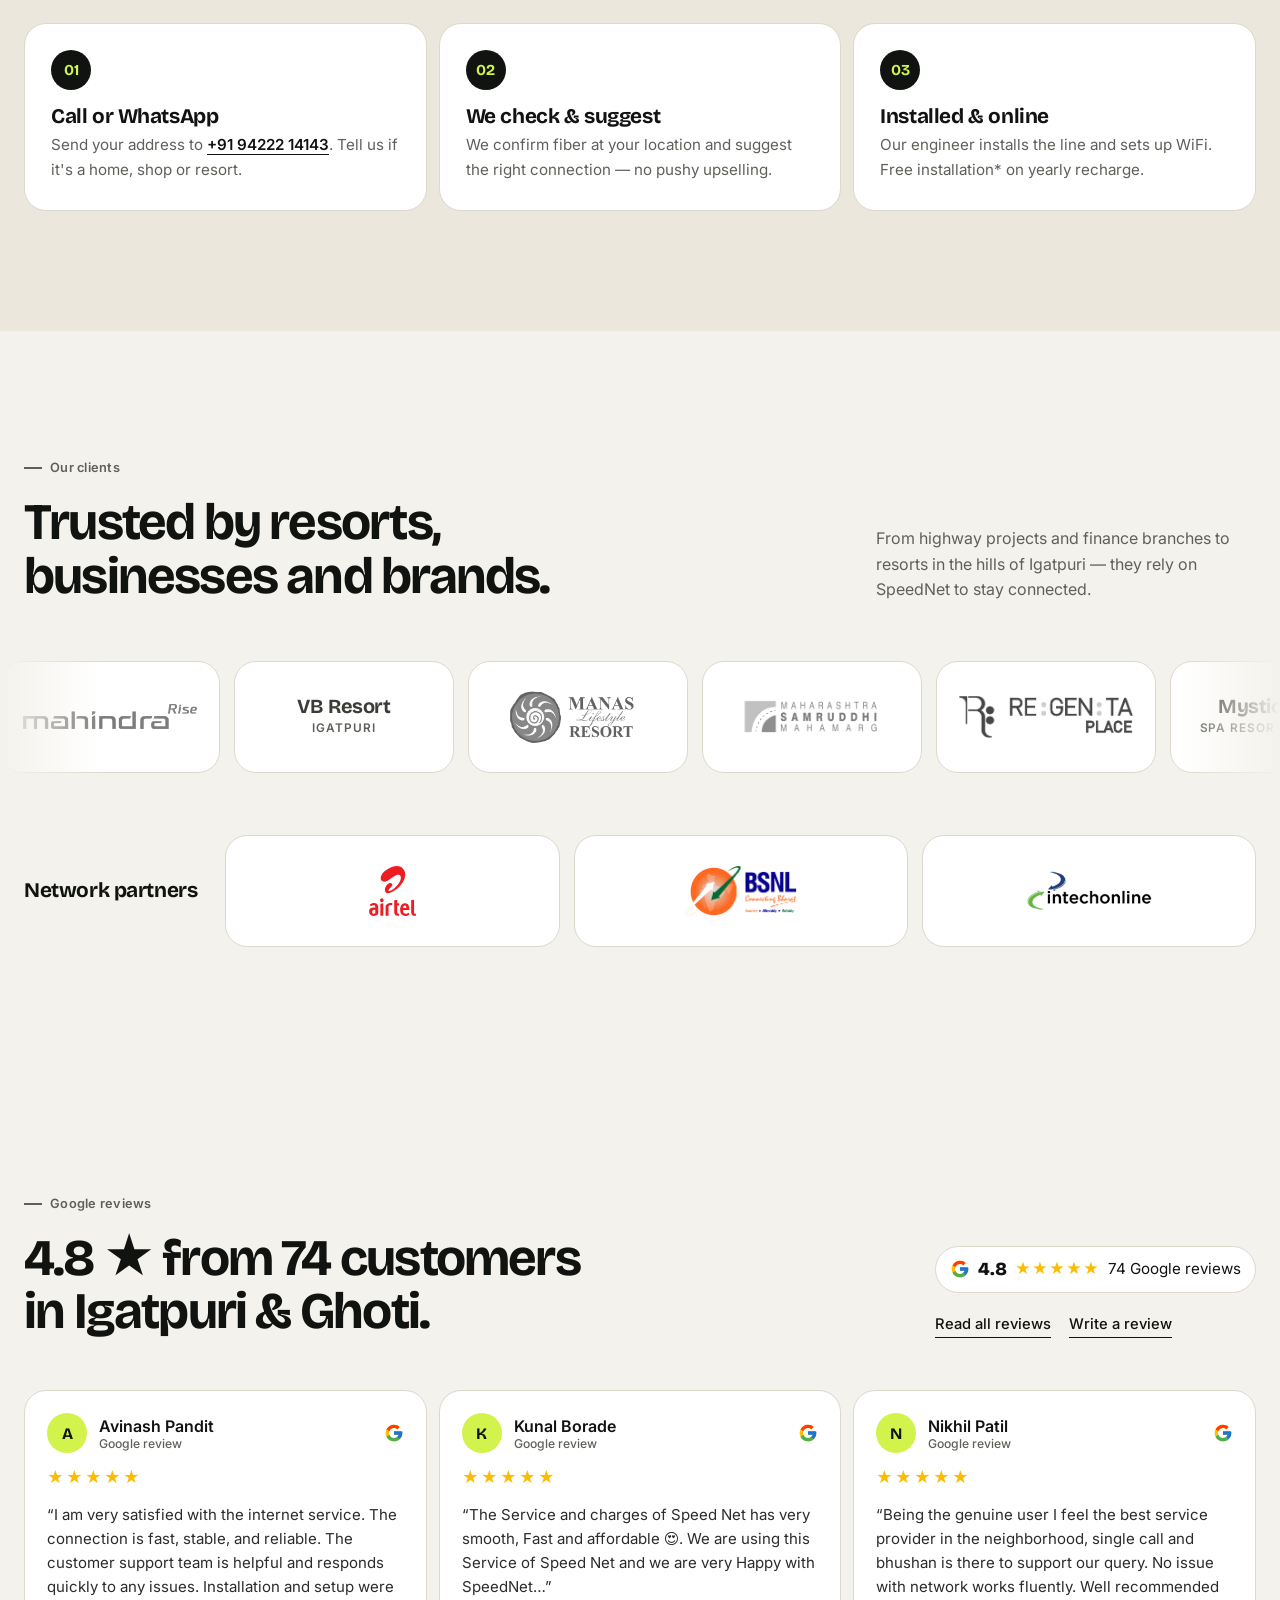
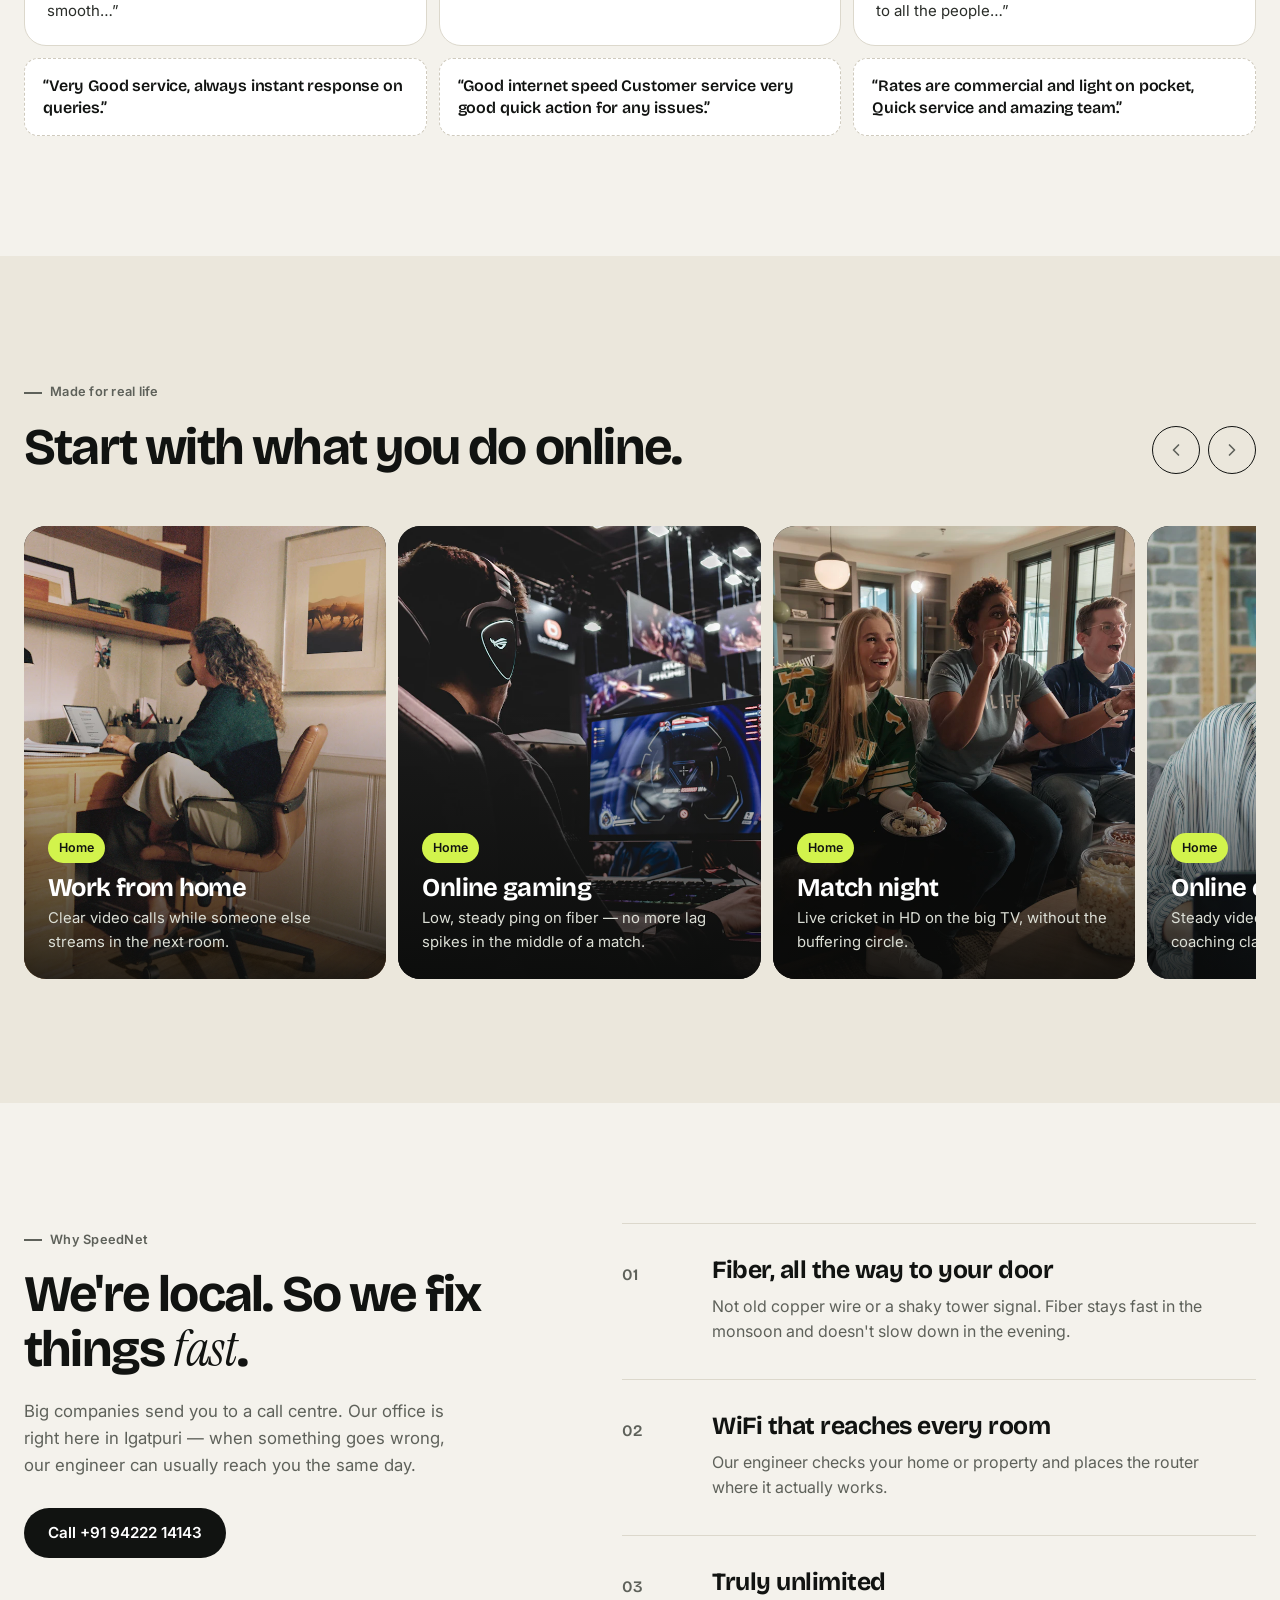
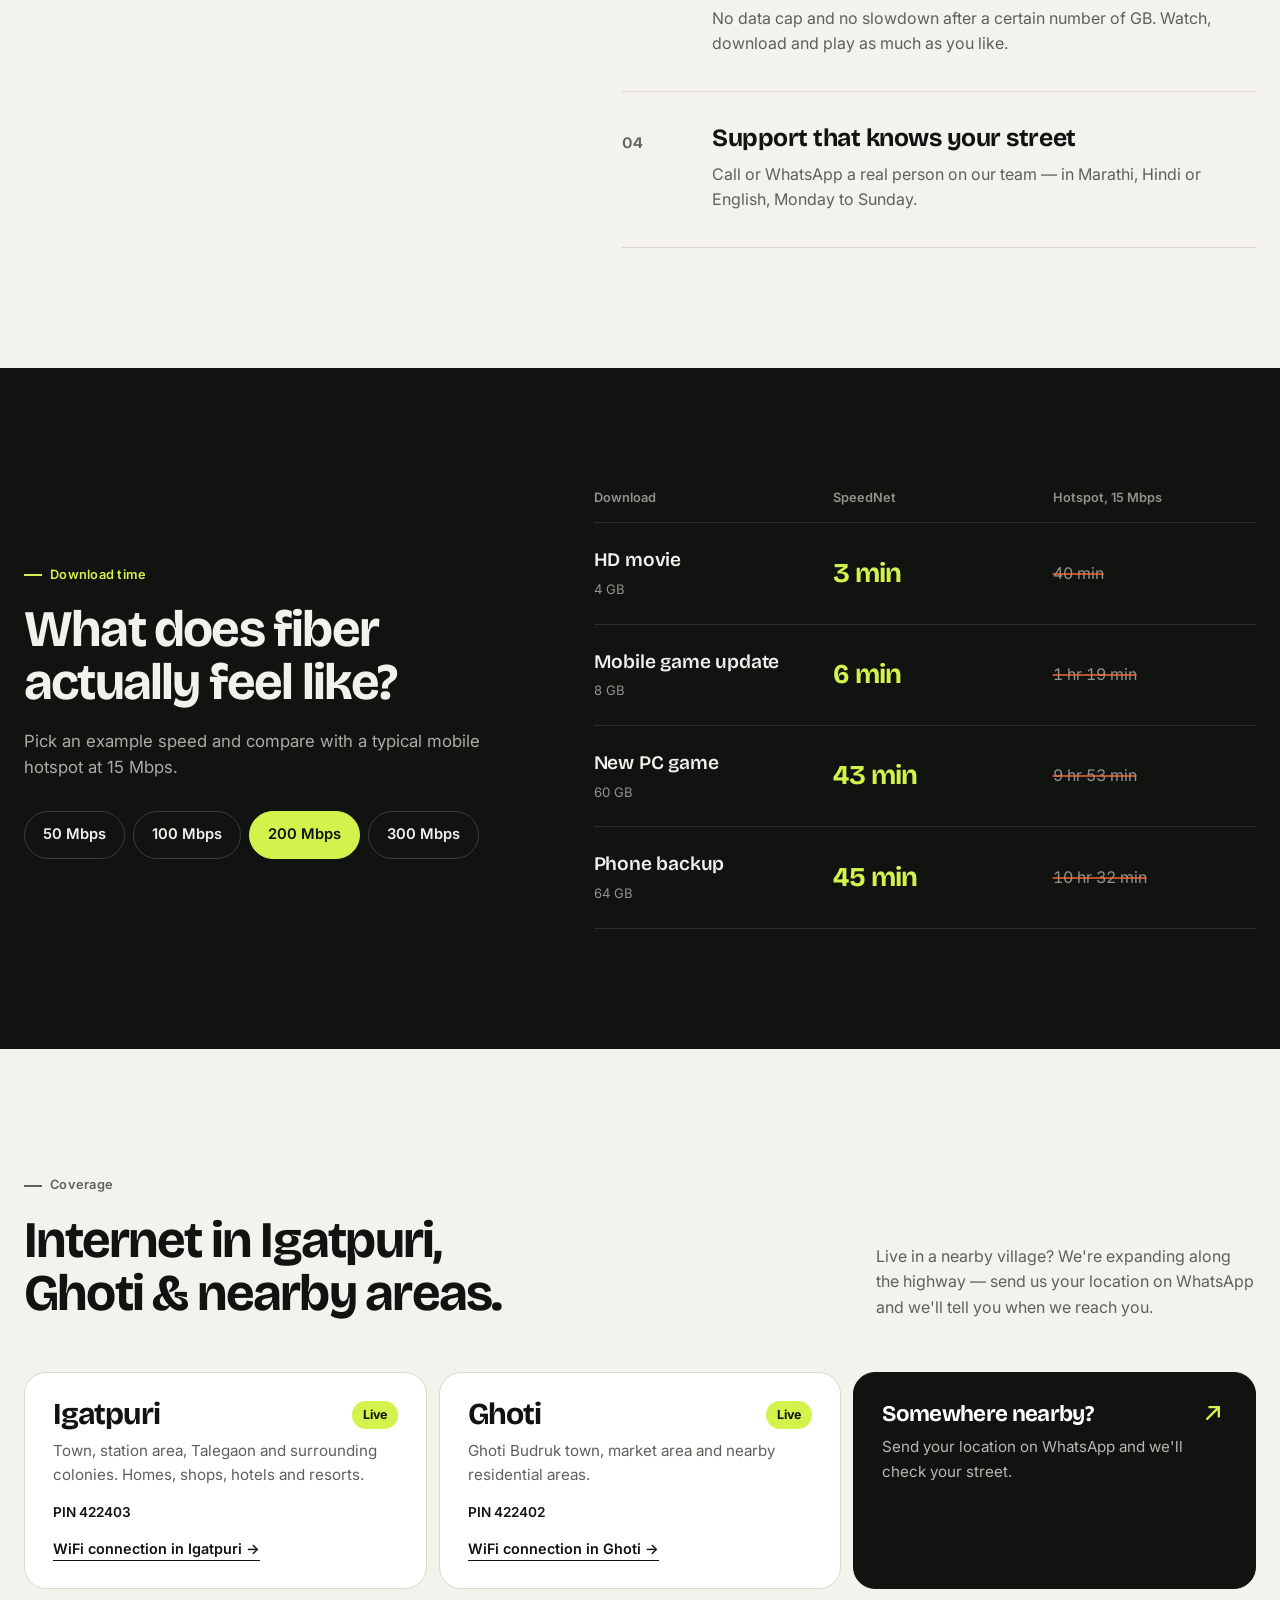
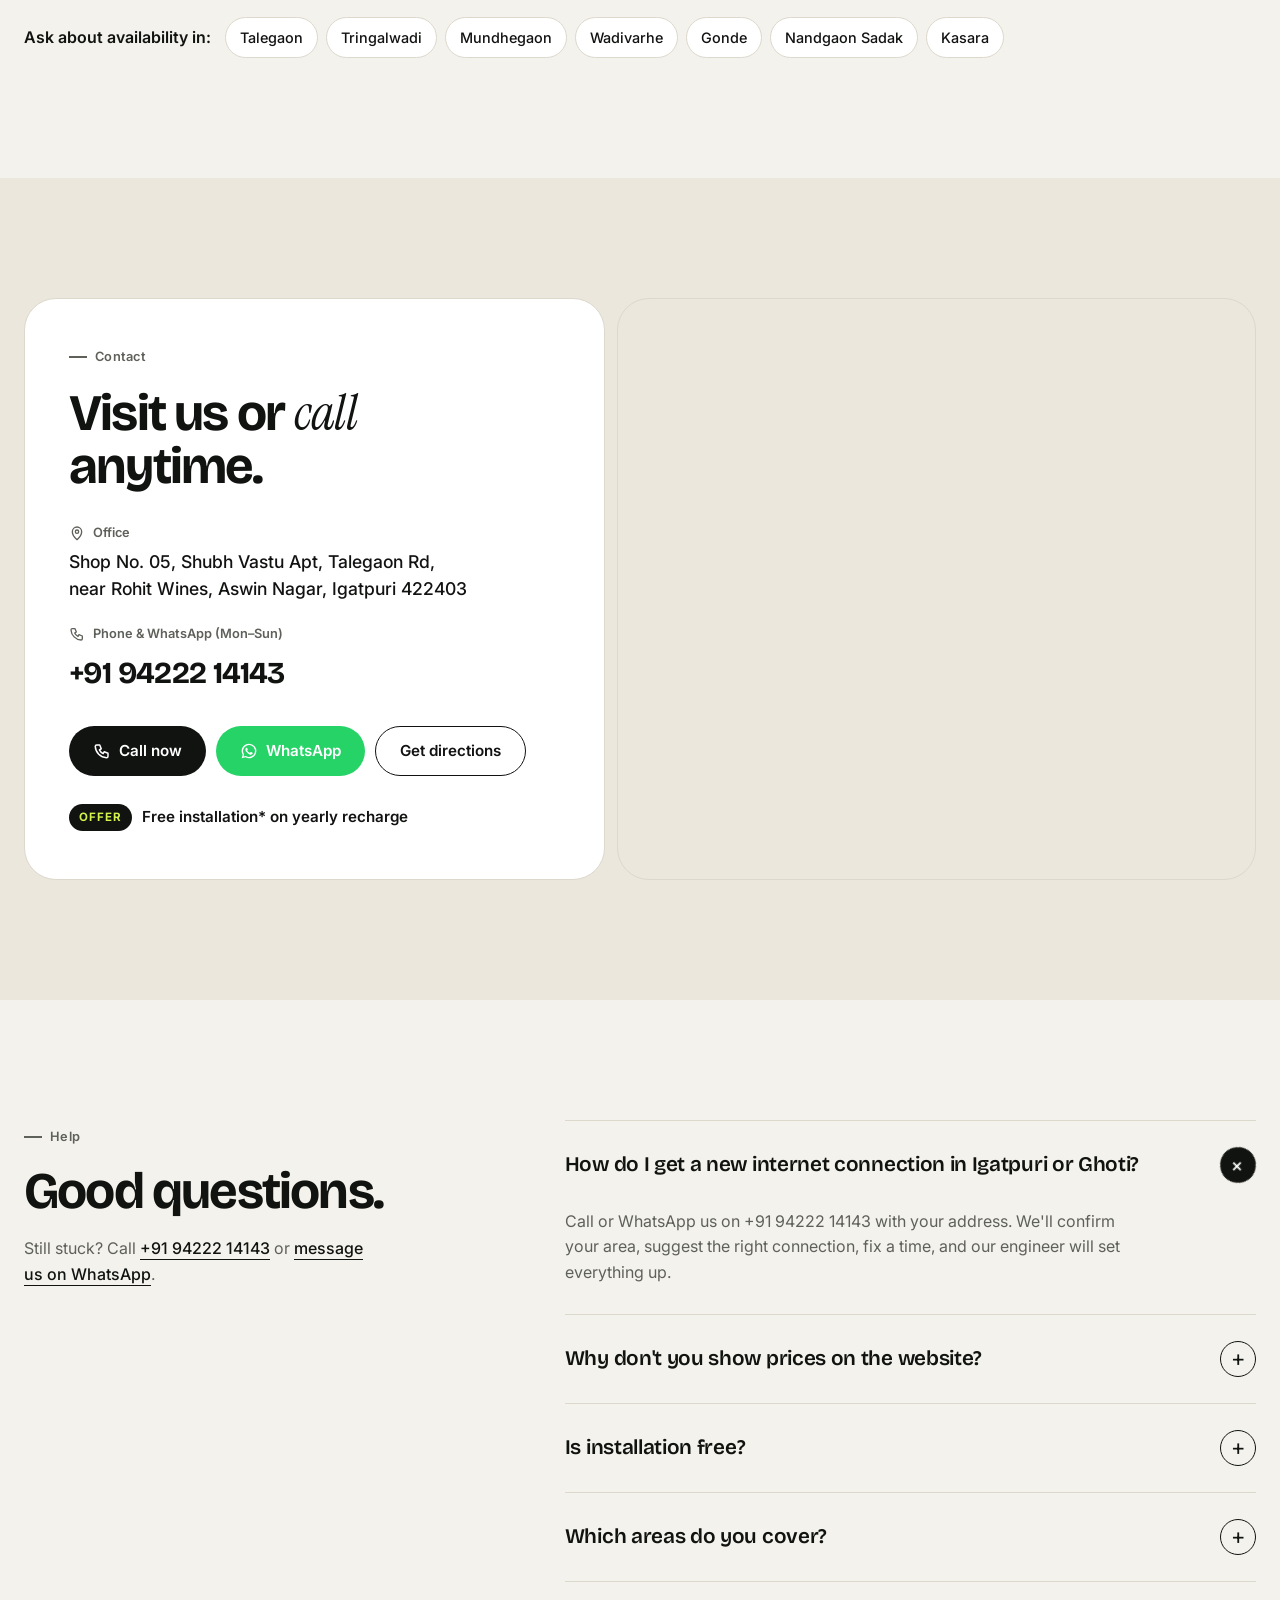
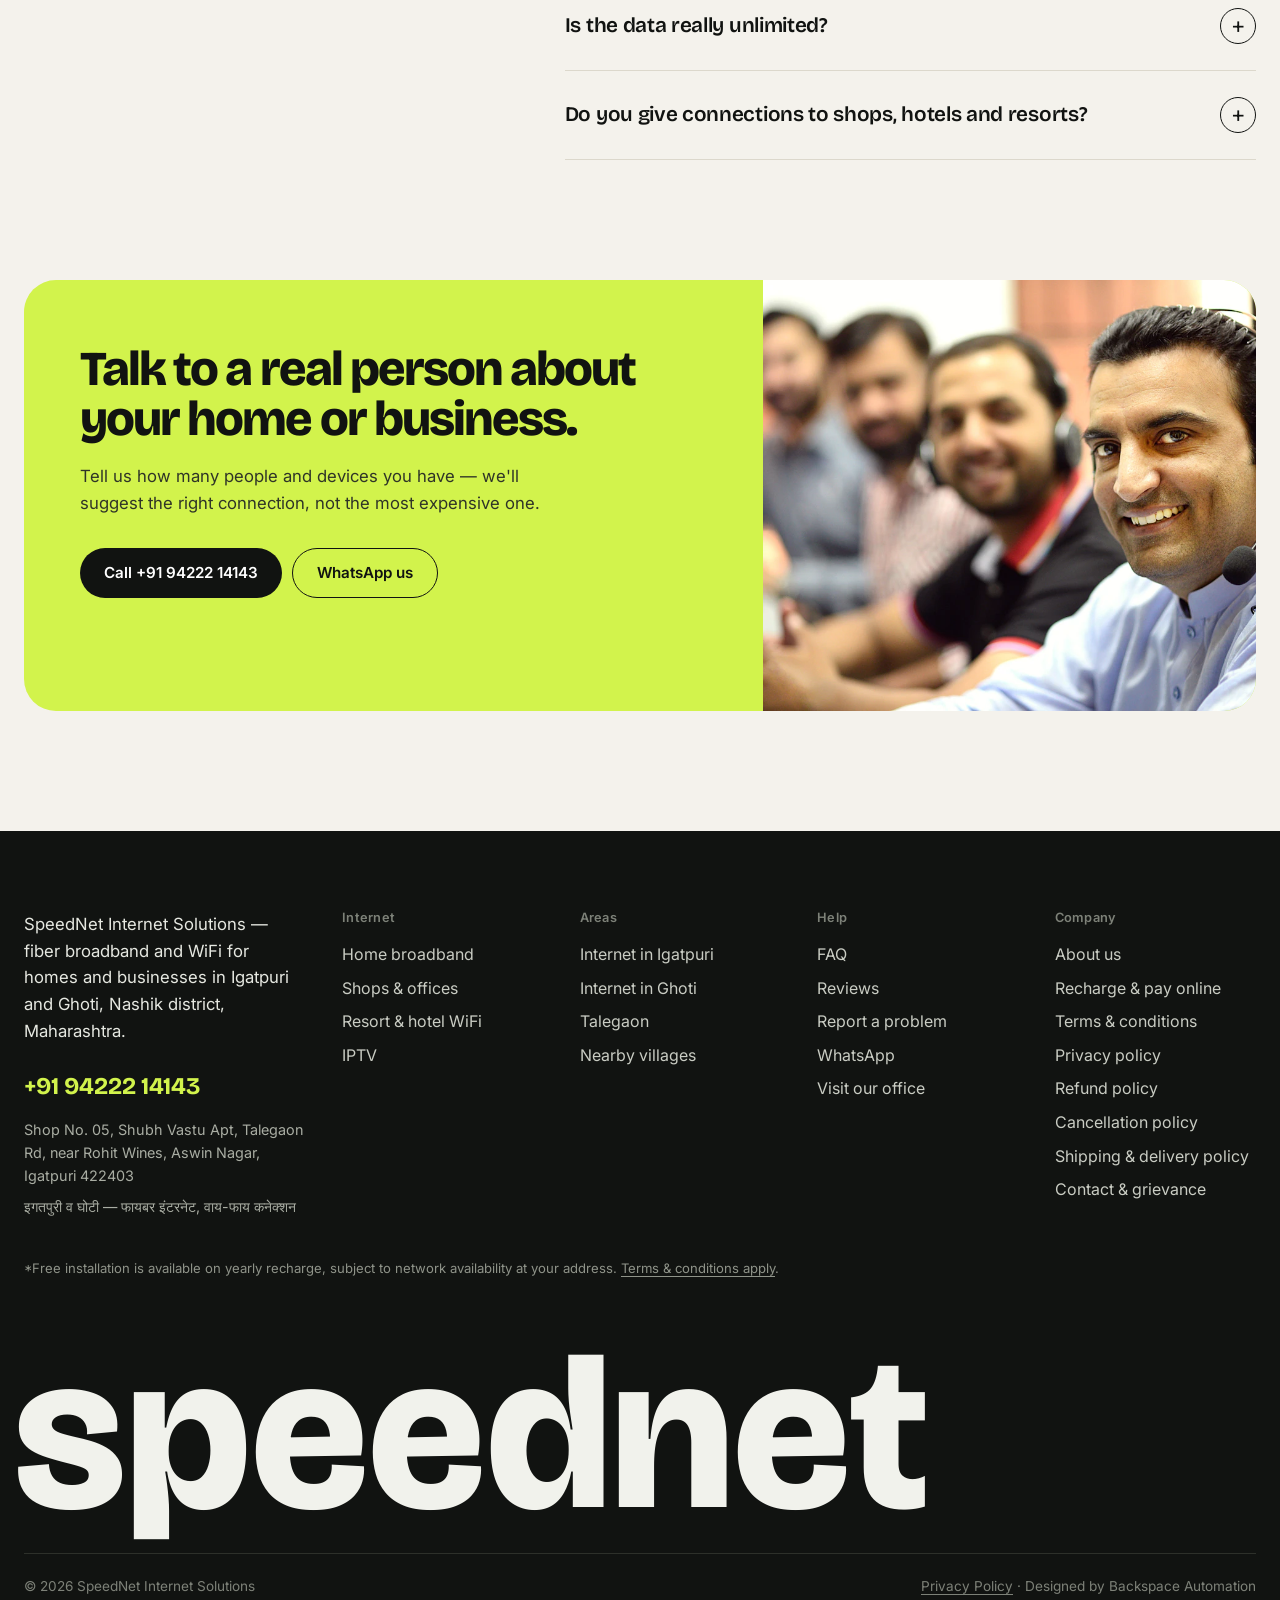
==== commit 3e0ef95b: "Rename delivery page to Shipping & Delivery Policy (CCAvenue wording) Co-Authored-By: Claude Opus 5." ====
--- a/index.html
+++ b/index.html
@@ -17,7 +17,7 @@
   <link rel="preconnect" href="https://fonts.gstatic.com" crossorigin />
   <link href="https://fonts.googleapis.com/css2?family=Bricolage+Grotesque:opsz,wght@12..96,500;12..96,600;12..96,700;12..96,800&family=Inter:wght@400;500;600&family=Instrument+Serif:ital@1&display=swap" rel="stylesheet" />
   <link rel="preload" as="image" href="img/home-broadband-couple-igatpuri.webp" fetchpriority="high" />
-  <link rel="stylesheet" href="styles.css?v=19" />
+  <link rel="stylesheet" href="styles.css?v=20" />
   <link rel="icon" type="image/svg+xml" href="brand/speednet-icon.svg" />
   <link rel="icon" type="image/png" sizes="512x512" href="brand/png/speednet-icon-512.png" />
   <link rel="apple-touch-icon" href="brand/png/apple-touch-icon.png" />
@@ -640,7 +640,7 @@
         <div class="footer__col"><h4>Internet</h4><a href="#plans">Home broadband</a><a href="#plans">Shops &amp; offices</a><a href="resort-wifi-igatpuri/">Resort &amp; hotel WiFi</a><a href="#iptv">IPTV</a></div>
         <div class="footer__col"><h4>Areas</h4><a href="igatpuri/">Internet in Igatpuri</a><a href="ghoti/">Internet in Ghoti</a><a href="igatpuri/#talegaon">Talegaon</a><a href="https://wa.me/919422214143?text=Hi%20SpeedNet%2C%20is%20internet%20available%20at%20my%20location%3F" target="_blank" rel="noopener">Nearby villages</a></div>
         <div class="footer__col"><h4>Help</h4><a href="#help">FAQ</a><a href="#reviews">Reviews</a><a href="tel:+919422214143">Report a problem</a><a href="https://wa.me/919422214143" target="_blank" rel="noopener">WhatsApp</a><a href="#contact">Visit our office</a></div>
-        <div class="footer__col"><h4>Company</h4><a href="/about/">About us</a><a href="/recharge/">Recharge &amp; pay online</a><a href="/terms/">Terms &amp; conditions</a><a href="/privacy-policy/">Privacy policy</a><a href="/refund-policy/">Refund policy</a><a href="/cancellation-policy/">Cancellation policy</a><a href="/service-delivery-policy/">Service delivery policy</a><a href="/contact/">Contact &amp; grievance</a></div>
+        <div class="footer__col"><h4>Company</h4><a href="/about/">About us</a><a href="/recharge/">Recharge &amp; pay online</a><a href="/terms/">Terms &amp; conditions</a><a href="/privacy-policy/">Privacy policy</a><a href="/refund-policy/">Refund policy</a><a href="/cancellation-policy/">Cancellation policy</a><a href="/service-delivery-policy/">Shipping &amp; delivery policy</a><a href="/contact/">Contact &amp; grievance</a></div>
       </div>
       <p class="footer__note">*Free installation is available on yearly recharge, subject to network availability at your address. <a href="/terms/#free-installation">Terms &amp; conditions apply</a>.</p>
       <p class="footer__word" aria-hidden="true">speednet</p>
@@ -657,6 +657,6 @@
     <span>Chat with us</span>
   </a>
 
-  <script src="script.js?v=19"></script>
+  <script src="script.js?v=20"></script>
 </body>
 </html>
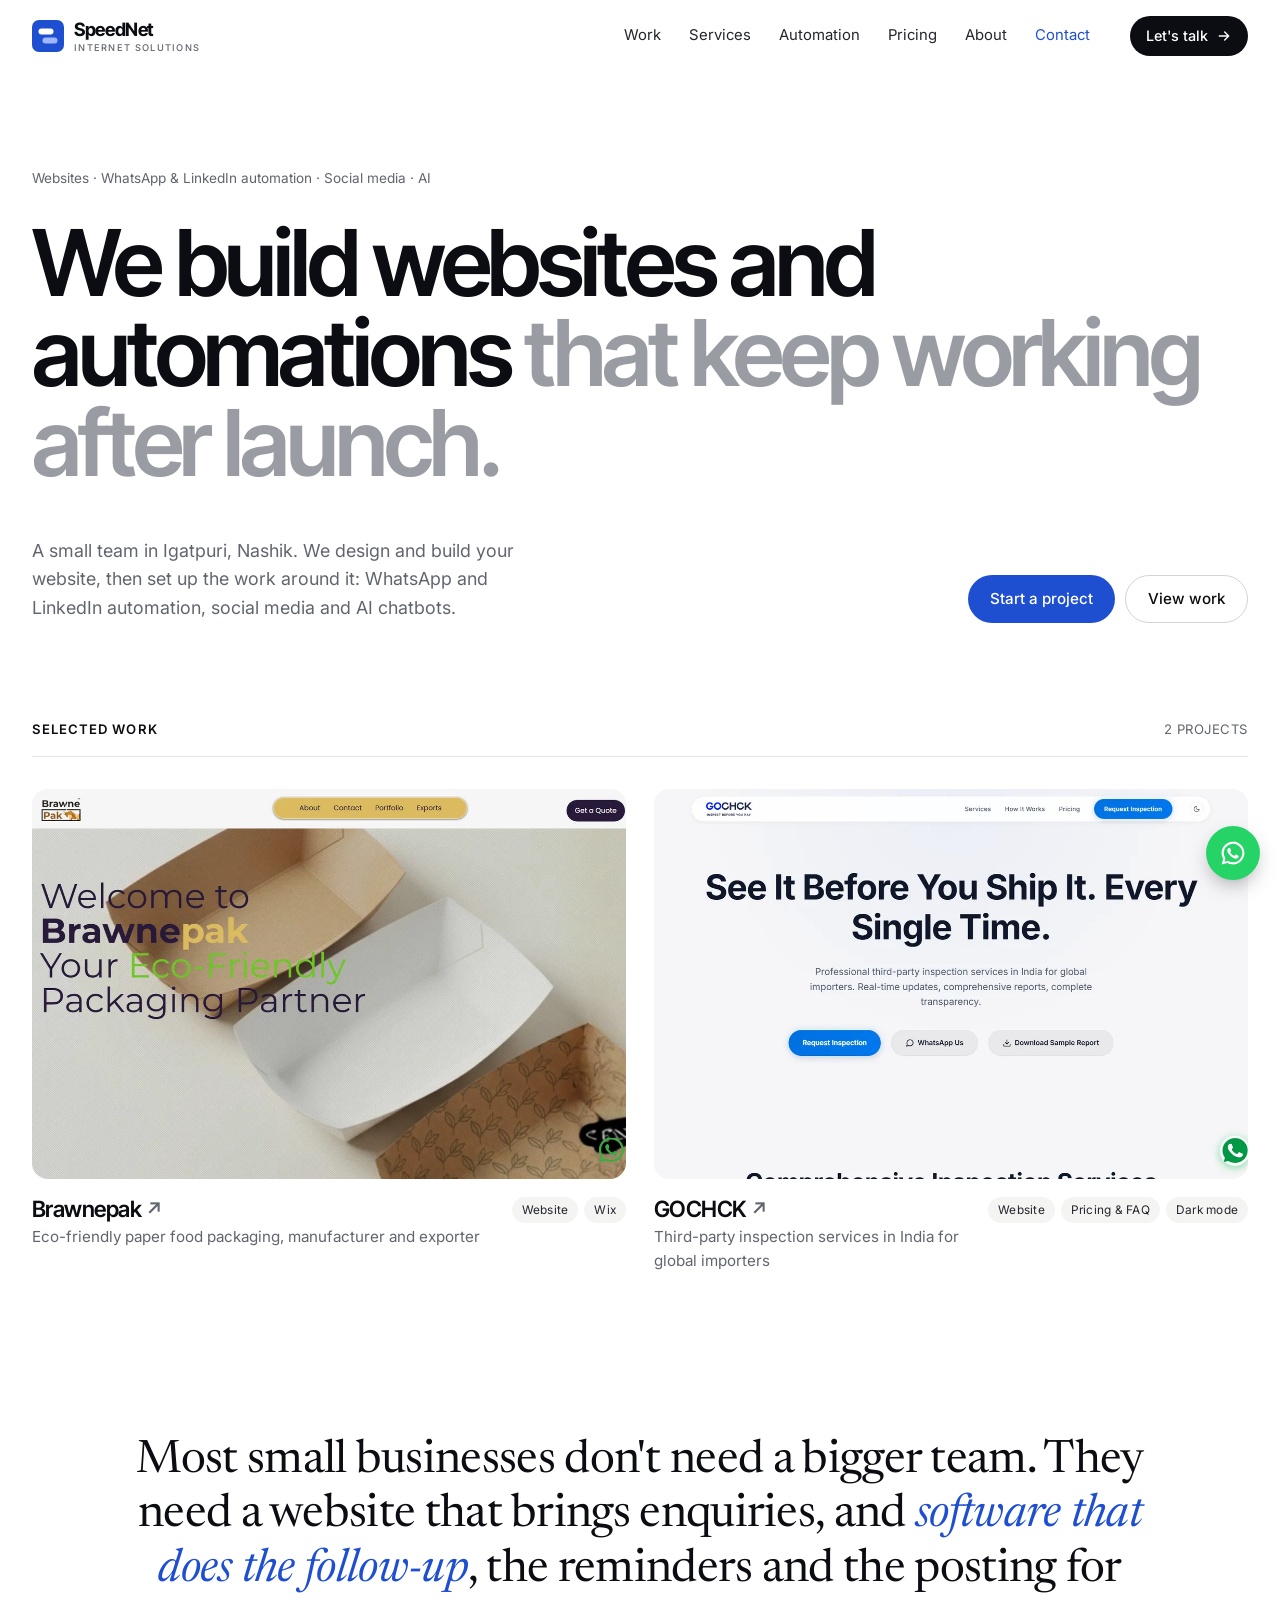
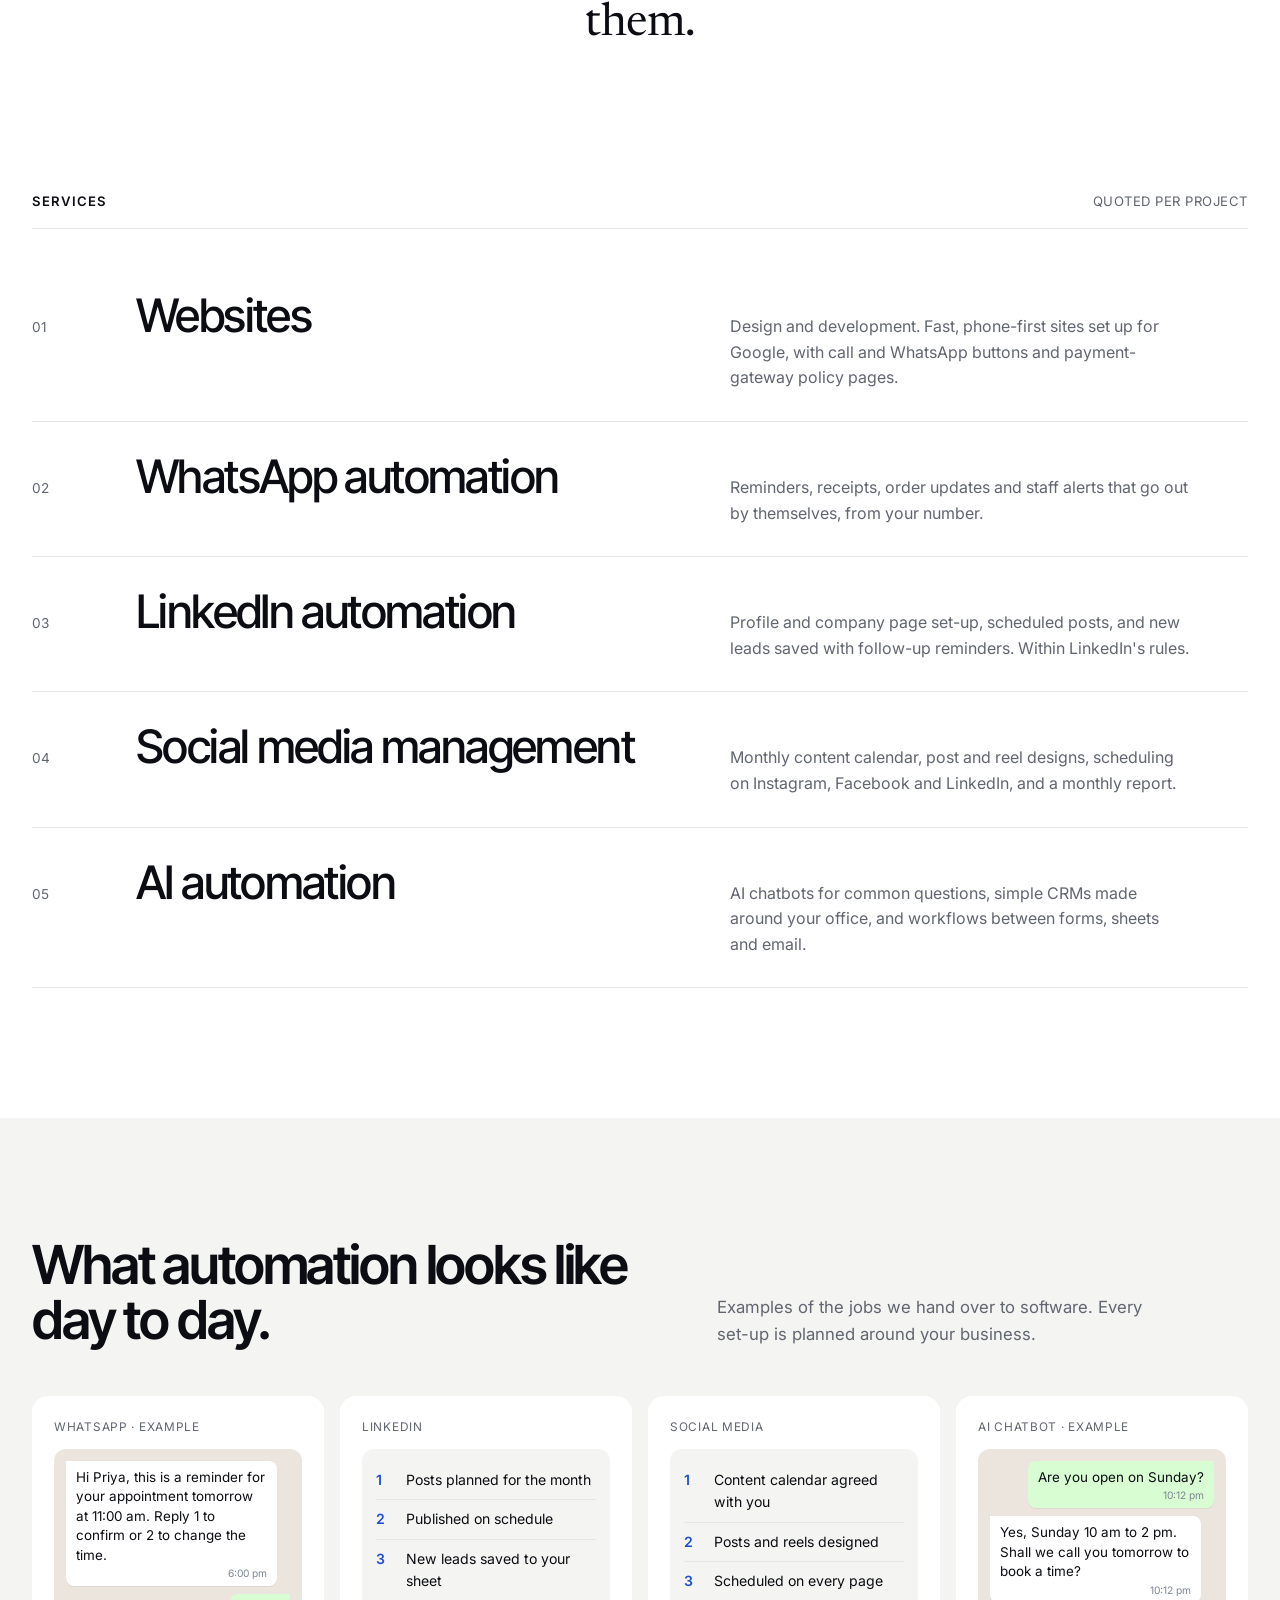
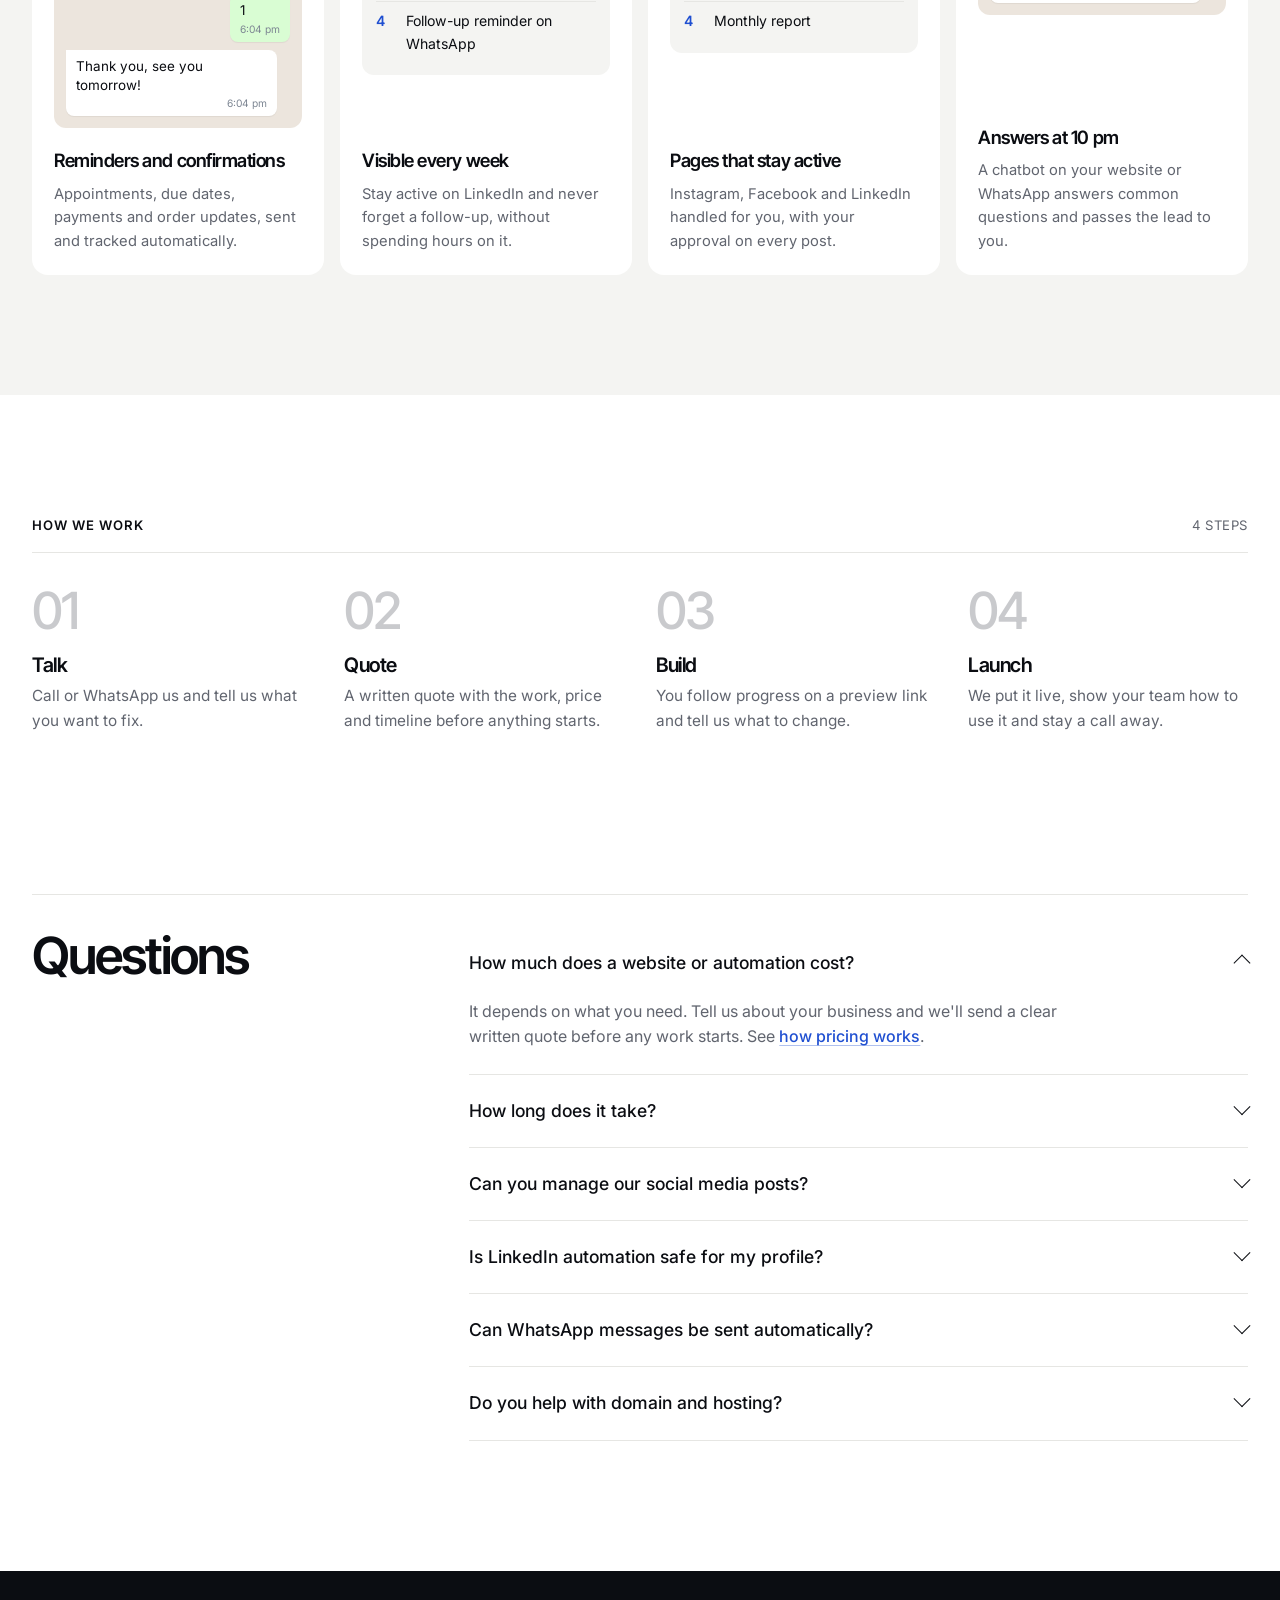
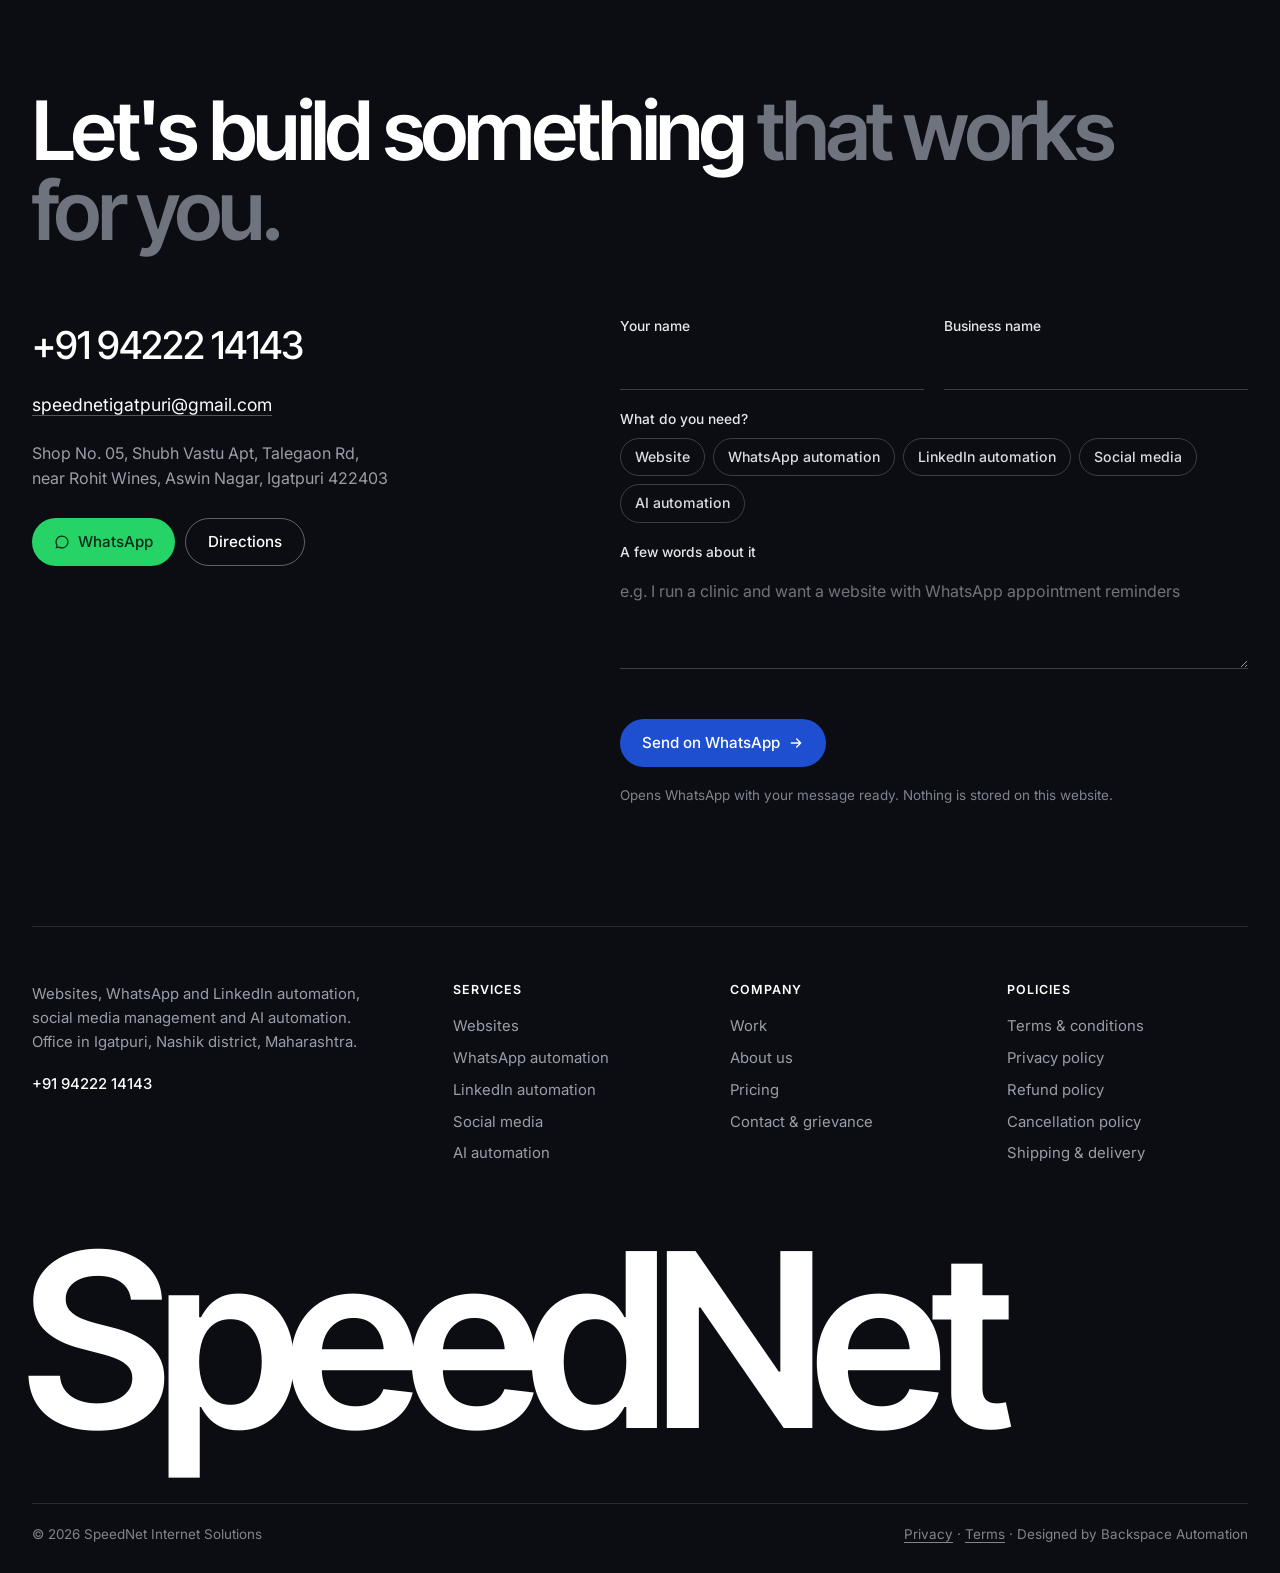
==== commit 48ae14e2: "Replace internet-service site with SpeedNet websites & automation site The previous fiber-internet w" ====
--- a/index.html
+++ b/index.html
@@ -3,53 +3,41 @@
 <head>
   <meta charset="utf-8" />
   <meta name="viewport" content="width=device-width, initial-scale=1" />
-  <title>WiFi &amp; Fiber Broadband in Igatpuri, Ghoti | SpeedNet Internet</title>
-  <meta name="description" content="Local fiber broadband &amp; WiFi connection for homes, shops, offices and resorts in Igatpuri, Ghoti &amp; Talegaon. Free installation on yearly recharge. Call 94222 14143." />
+  <title>Websites, WhatsApp &amp; LinkedIn Automation, Social Media | SpeedNet, Igatpuri</title>
+  <meta name="description" content="Website design and development, WhatsApp automation, LinkedIn automation, social media management and AI automation from SpeedNet Internet Solutions, Igatpuri, Nashik. Call or WhatsApp +91 94222 14143." />
   <link rel="canonical" href="https://speednetonline.in/" />
   <meta name="robots" content="index, follow, max-image-preview:large" />
-  <meta name="theme-color" content="#f4f2ec" />
-  <meta name="geo.region" content="IN-MH" />
-  <meta name="geo.placename" content="Igatpuri, Nashik, Maharashtra" />
-  <meta name="geo.position" content="19.6910288;73.5510327" />
-  <meta name="ICBM" content="19.6910288, 73.5510327" />
-
+  <meta name="theme-color" content="#ffffff" />
   <link rel="preconnect" href="https://fonts.googleapis.com" />
   <link rel="preconnect" href="https://fonts.gstatic.com" crossorigin />
-  <link href="https://fonts.googleapis.com/css2?family=Bricolage+Grotesque:opsz,wght@12..96,500;12..96,600;12..96,700;12..96,800&family=Inter:wght@400;500;600&family=Instrument+Serif:ital@1&display=swap" rel="stylesheet" />
-  <link rel="preload" as="image" href="img/home-broadband-couple-igatpuri.webp" fetchpriority="high" />
-  <link rel="stylesheet" href="styles.css?v=20" />
-  <link rel="icon" type="image/svg+xml" href="brand/speednet-icon.svg" />
-  <link rel="icon" type="image/png" sizes="512x512" href="brand/png/speednet-icon-512.png" />
-  <link rel="apple-touch-icon" href="brand/png/apple-touch-icon.png" />
-
-  <!-- Link previews (WhatsApp, Facebook, X) -->
+  <link href="https://fonts.googleapis.com/css2?family=Inter+Tight:wght@500;600;700&family=Inter:wght@400;500;600&family=Newsreader:ital,opsz,wght@0,6..72,400;1,6..72,400&display=swap" rel="stylesheet" />
+  <link rel="preload" as="image" href="/img/brawnepak-website.webp" fetchpriority="high" />
+  <link rel="stylesheet" href="/styles.css?v=9" />
+  <link rel="icon" type="image/svg+xml" href="/brand/icon.svg" />
+  <link rel="apple-touch-icon" href="/brand/png/apple-touch-icon.png" />
   <meta property="og:type" content="website" />
   <meta property="og:locale" content="en_IN" />
   <meta property="og:site_name" content="SpeedNet Internet Solutions" />
-  <meta property="og:title" content="SpeedNet Internet Solutions · Fiber internet in Igatpuri &amp; Ghoti" />
-  <meta property="og:description" content="Local fiber broadband &amp; WiFi for homes, shops and resorts. Free installation on yearly recharge. Call or WhatsApp +91 94222 14143." />
+  <meta property="og:title" content="SpeedNet · Websites, automation and social media for growing businesses" />
+  <meta property="og:description" content="Websites, WhatsApp and LinkedIn automation, social media management and AI automation. Call or WhatsApp +91 94222 14143." />
   <meta property="og:url" content="https://speednetonline.in/" />
-  <meta property="og:image" content="https://speednetonline.in/brand/png/speednet-share.png" />
+  <meta property="og:image" content="https://speednetonline.in/brand/png/share.png" />
   <meta property="og:image:width" content="1200" />
   <meta property="og:image:height" content="630" />
   <meta name="twitter:card" content="summary_large_image" />
-
-  <!-- Structured data for Google (local business + FAQ) -->
   <script type="application/ld+json">
   {
     "@context": "https://schema.org",
     "@graph": [
       {
-        "@type": "LocalBusiness",
+        "@type": "ProfessionalService",
         "@id": "https://speednetonline.in/#business",
-        "additionalType": "https://en.wikipedia.org/wiki/Internet_service_provider",
         "name": "SpeedNet Internet Solutions",
         "alternateName": "SpeedNet",
-        "description": "Local fiber broadband and WiFi internet service provider for homes, shops, offices, resorts and hotels in Igatpuri, Ghoti and nearby areas of Nashik district.",
+        "description": "Website design and development, WhatsApp automation, LinkedIn automation, social media management and AI automation (chatbots, CRM, workflows) for businesses.",
         "url": "https://speednetonline.in/",
         "telephone": "+91-9422214143",
-        "image": "https://speednetonline.in/brand/png/speednet-share.png",
-        "logo": "https://speednetonline.in/brand/png/speednet-icon-512.png",
+        "email": "speednetigatpuri@gmail.com",
         "address": {
           "@type": "PostalAddress",
           "streetAddress": "Shop No. 05, Shubh Vastu Apt, Talegaon Rd, near Rohit Wines, Aswin Nagar",
@@ -59,47 +47,17 @@
           "addressCountry": "IN"
         },
         "geo": { "@type": "GeoCoordinates", "latitude": 19.6910288, "longitude": 73.5510327 },
-        "hasMap": "https://www.google.com/maps?cid=8651594604110889001",
-        "sameAs": ["https://www.google.com/maps?cid=8651594604110889001"],
-        "areaServed": [
-          { "@type": "City", "name": "Igatpuri" },
-          { "@type": "City", "name": "Ghoti" },
-          { "@type": "Place", "name": "Ghoti Budruk" },
-          { "@type": "Place", "name": "Talegaon, Igatpuri" },
-          { "@type": "AdministrativeArea", "name": "Igatpuri taluka, Nashik district" }
-        ],
-        "contactPoint": {
-          "@type": "ContactPoint",
-          "telephone": "+91-9422214143",
-          "contactType": "customer service",
-          "areaServed": "IN",
-          "availableLanguage": ["English", "Hindi", "Marathi"]
-        },
-        "knowsAbout": ["Fiber broadband", "WiFi connection", "Leased line internet", "Resort and hotel WiFi", "Business internet"],
-        "makesOffer": [
-          { "@type": "Offer", "itemOffered": { "@type": "Service", "name": "Home fiber broadband", "areaServed": "Igatpuri, Ghoti" } },
-          { "@type": "Offer", "itemOffered": { "@type": "Service", "name": "Business internet for shops and offices", "areaServed": "Igatpuri, Ghoti" } },
-          { "@type": "Offer", "itemOffered": { "@type": "Service", "name": "WiFi for resorts, hotels and sites", "areaServed": "Igatpuri, Ghoti" } },
-          { "@type": "Offer", "itemOffered": { "@type": "Service", "name": "IPTV (live TV over the internet)", "areaServed": "Igatpuri, Ghoti" } }
-        ]
-      },
-      {
-        "@type": "WebSite",
-        "@id": "https://speednetonline.in/#website",
-        "url": "https://speednetonline.in/",
-        "name": "SpeedNet Internet Solutions",
-        "inLanguage": "en-IN",
-        "publisher": { "@id": "https://speednetonline.in/#business" }
+        "areaServed": "IN",
+        "knowsAbout": ["Website design", "Website development", "WhatsApp automation", "LinkedIn automation", "Social media management", "AI automation", "CRM software", "Chatbots"]
       },
       {
         "@type": "FAQPage",
         "mainEntity": [
-          { "@type": "Question", "name": "How do I get a new internet connection in Igatpuri or Ghoti?", "acceptedAnswer": { "@type": "Answer", "text": "Call or WhatsApp SpeedNet on +91 94222 14143 with your address. We confirm your area, suggest the right connection, fix a time, and our engineer sets everything up." } },
-          { "@type": "Question", "name": "Why don't you show prices on the website?", "acceptedAnswer": { "@type": "Answer", "text": "The best option depends on your location, how many people and devices you have, and whether it's a home or a business. Call or WhatsApp us and we'll share the current price for your address." } },
-          { "@type": "Question", "name": "Is installation free?", "acceptedAnswer": { "@type": "Answer", "text": "Yes. Installation is free when you choose a yearly recharge." } },
-          { "@type": "Question", "name": "Which areas do you cover?", "acceptedAnswer": { "@type": "Answer", "text": "We provide fiber internet in Igatpuri (including Talegaon and the station area) and Ghoti. For nearby villages, send your location on WhatsApp and we'll check availability." } },
-          { "@type": "Question", "name": "Is the data really unlimited?", "acceptedAnswer": { "@type": "Answer", "text": "Yes. No data cap and no slowdown after a certain number of GB." } },
-          { "@type": "Question", "name": "Do you give connections to shops, hotels and resorts?", "acceptedAnswer": { "@type": "Answer", "text": "Yes. We connect shops, offices, finance branches, hotels, resorts and project sites in and around Igatpuri and Ghoti." } }
+          { "@type": "Question", "name": "How much does a website or automation cost?", "acceptedAnswer": { "@type": "Answer", "text": "It depends on how many pages and features you need. Tell us about your business on WhatsApp and we'll send a clear quote before any work starts." } },
+          { "@type": "Question", "name": "How long does it take?", "acceptedAnswer": { "@type": "Answer", "text": "It depends on the size of the project. You get a timeline together with the quote, and you can follow progress on a preview link while we build." } },
+          { "@type": "Question", "name": "Can WhatsApp messages be sent automatically?", "acceptedAnswer": { "@type": "Answer", "text": "Yes. Reminders, receipts, order updates and alerts can go out automatically. We explain the options (WhatsApp Business API or a WhatsApp Web sender) and their limits before we set anything up." } },
+          { "@type": "Question", "name": "I already have a website. Can you just add automation?", "acceptedAnswer": { "@type": "Answer", "text": "Yes. We can connect your existing website forms, Google Sheets, email or billing to WhatsApp and a CRM without rebuilding the website." } },
+          { "@type": "Question", "name": "Do you help with domain and hosting?", "acceptedAnswer": { "@type": "Answer", "text": "Yes. We help you buy and set up the domain and hosting, and we connect Google Search Console and your Google Business Profile." } }
         ]
       }
     ]
@@ -107,523 +65,219 @@
   </script>
 </head>
 <body>
-
-  <!-- Offer banner -->
-  <div class="topbar">
-    <div class="wrap topbar__inner">
-      <p class="topbar__offer"><span class="tag">Offer</span> <strong>FREE INSTALLATION* ON YEARLY RECHARGE</strong></p>
-      <a href="https://customer.speednetonline.in/" target="_blank" rel="noopener">Customer Login / Pay Bill →</a>
-    </div>
-  </div>
-
-  <!-- Nav -->
+  <a class="skip" href="#main">Skip to content</a>
+
   <header class="nav" id="nav">
     <div class="wrap nav__inner">
-      <a href="./" class="brand" aria-label="SpeedNet Internet Solutions home">
-        <svg class="brand__mark" viewBox="0 0 64 64" aria-hidden="true"><rect width="64" height="64" rx="16" fill="#111311"/><path d="M32 55 L18.5 37.3 A17 17 0 1 1 45.5 37.3 Z" fill="#d2f34c" stroke="#d2f34c" stroke-width="2.4" stroke-linejoin="round"/><path d="M22.8 24.1 A13 13 0 0 1 41.2 24.1 M27 28.2 A7 7 0 0 1 37 28.2" fill="none" stroke="#111311" stroke-width="4.2" stroke-linecap="round"/><circle cx="32" cy="33.2" r="2.9" fill="#111311"/></svg>
-        <span class="brand__name">speednet<small>Internet Solutions</small></span>
+      <a href="/" class="brand" aria-label="SpeedNet Internet Solutions home">
+        <svg class="brand__mark" viewBox="0 0 64 64" aria-hidden="true"><rect width="64" height="64" rx="14" fill="#1f4fd1" stroke="none"/><rect x="13" y="17" width="30" height="12" rx="6" fill="#fff" stroke="none"/><rect x="21" y="35" width="30" height="12" rx="6" fill="#9db8ff" stroke="none"/></svg>
+        <span class="brand__name">SpeedNet<small>Internet Solutions</small></span>
       </a>
       <nav class="nav__links" id="navLinks" aria-label="Main">
-        <a href="#plans">Internet</a>
-        <a href="#network">Our network</a>
-        <a href="#reviews">Reviews</a>
-        <a href="#coverage">Coverage</a>
+        <a href="#work">Work</a>
+        <a href="#services">Services</a>
+        <a href="#automation">Automation</a>
+        <a href="/pricing/">Pricing</a>
+        <a href="/about/">About</a>
         <a href="#contact">Contact</a>
-        <a href="https://customer.speednetonline.in/" class="nav__pay" target="_blank" rel="noopener">Pay Bill</a>
-        <a href="https://wa.me/919422214143?text=Hi%20SpeedNet%2C%20I%20want%20a%20new%20connection" class="btn btn--ink nav__mobile-cta" target="_blank" rel="noopener">WhatsApp us</a>
+        <a href="https://wa.me/919422214143?text=Hi%20SpeedNet%2C%20I%20want%20to%20discuss%20a%20project." class="btn btn--dark nav__mobile-cta" target="_blank" rel="noopener">WhatsApp us</a>
       </nav>
       <div class="nav__right">
-        <a href="tel:+919422214143" class="nav__phone">
-          <svg viewBox="0 0 24 24"><path d="M5 4h4l2 5-2.5 1.5a11 11 0 0 0 5 5L15 13l5 2v4a2 2 0 0 1-2 2A16 16 0 0 1 3 6a2 2 0 0 1 2-2"/></svg>
-          +91 94222 14143
-        </a>
-        <a href="#contact" class="btn btn--ink btn--sm">Get connected</a>
-        <button class="burger" id="burger" aria-label="Menu" aria-expanded="false"><span></span><span></span></button>
+        <a href="#contact" class="btn btn--dark btn--sm">Let's talk <svg viewBox="0 0 24 24" aria-hidden="true"><path d="M5 12h14M13 6l6 6-6 6"/></svg></a>
+        <button class="burger" id="burger" aria-label="Menu" aria-expanded="false" aria-controls="navLinks"><span></span><span></span></button>
       </div>
     </div>
   </header>
 
-  <main>
+  <main id="main">
     <!-- HERO -->
     <section class="hero">
       <div class="wrap">
-        <div class="hero__panel">
-          <div class="hero__copy">
-            <p class="kicker"><span class="dot"></span> Local fiber broadband &amp; WiFi</p>
-            <h1>Fast fiber internet in <em>Igatpuri</em> &amp; Ghoti.</h1>
-            <p class="hero__sub">WiFi connections for homes, shops, offices and resorts in Igatpuri, Ghoti, Talegaon and nearby — on fiber that doesn't drop when it rains. Run by a local team with an office right here.</p>
-            <p class="hero__mr mr" lang="mr">इगतपुरी आणि घोटीमध्ये फायबर इंटरनेट व वाय-फाय कनेक्शन — कॉल करा 94222 14143</p>
-
-            <a href="#plans" class="offer">
-              <span class="offer__tag">Offer</span>
-              <span class="offer__text"><b>Free installation*</b> on yearly recharge</span>
-              <svg viewBox="0 0 24 24" aria-hidden="true"><path d="M5 12h14M13 6l6 6-6 6"/></svg>
-            </a>
-
-            <form class="pin" id="check" novalidate>
-              <label for="pinInput">Check if we cover your area</label>
-              <div class="pin__row">
-                <input id="pinInput" inputmode="numeric" maxlength="6" placeholder="Enter PIN code" autocomplete="postal-code" />
-                <button type="submit" class="btn btn--lime">Check</button>
+        <p class="hero__eyebrow">Websites · WhatsApp &amp; LinkedIn automation · Social media · AI</p>
+        <h1 class="hero__title">We build websites and automations <span>that keep working after launch.</span></h1>
+        <div class="hero__row">
+          <p class="hero__sub">A small team in Igatpuri, Nashik. We design and build your website, then set up the work around it: WhatsApp and LinkedIn automation, social media and AI chatbots.</p>
+          <div class="hero__cta">
+            <a href="#contact" class="btn btn--blue">Start a project</a>
+            <a href="#work" class="btn btn--ghost">View work</a>
+          </div>
+        </div>
+      </div>
+    </section>
+
+    <!-- WORK -->
+    <section class="work" id="work" aria-labelledby="workTitle">
+      <div class="wrap">
+        <div class="bar"><h2 id="workTitle">Selected work</h2><span>2 projects</span></div>
+        <div class="work__grid">
+          <a class="tile" href="https://www.brawnepak.com/" target="_blank" rel="noopener">
+            <div class="tile__img"><img src="/img/brawnepak-website.webp" width="1200" height="750" fetchpriority="high" alt="Brawnepak website home page" /></div>
+            <div class="tile__meta">
+              <h3>Brawnepak <span aria-hidden="true">↗</span></h3>
+              <p>Eco-friendly paper food packaging, manufacturer and exporter</p>
+              <ul class="tags"><li>Website</li><li>Wix</li></ul>
+            </div>
+          </a>
+          <a class="tile" href="https://gochck.com/" target="_blank" rel="noopener">
+            <div class="tile__img"><img src="/img/gochck-website.webp" width="1200" height="750" alt="GOCHCK website home page" /></div>
+            <div class="tile__meta">
+              <h3>GOCHCK <span aria-hidden="true">↗</span></h3>
+              <p>Third-party inspection services in India for global importers</p>
+              <ul class="tags"><li>Website</li><li>Pricing &amp; FAQ</li><li>Dark mode</li></ul>
+            </div>
+          </a>
+        </div>
+      </div>
+    </section>
+
+    <!-- STATEMENT -->
+    <section class="statement">
+      <div class="wrap">
+        <p>Most small businesses don't need a bigger team. They need a website that brings enquiries, and <em>software that does the follow-up</em>, the reminders and the posting for them.</p>
+      </div>
+    </section>
+
+    <!-- SERVICES -->
+    <section class="services" id="services" aria-labelledby="servicesTitle">
+      <div class="wrap">
+        <div class="bar"><h2 id="servicesTitle">Services</h2><span>Quoted per project</span></div>
+        <ol class="svc-list">
+          <li>
+            <span class="svc-list__n">01</span>
+            <h3>Websites</h3>
+            <p>Design and development. Fast, phone-first sites set up for Google, with call and WhatsApp buttons and payment-gateway policy pages.</p>
+          </li>
+          <li>
+            <span class="svc-list__n">02</span>
+            <h3>WhatsApp automation</h3>
+            <p>Reminders, receipts, order updates and staff alerts that go out by themselves, from your number.</p>
+          </li>
+          <li>
+            <span class="svc-list__n">03</span>
+            <h3>LinkedIn automation</h3>
+            <p>Profile and company page set-up, scheduled posts, and new leads saved with follow-up reminders. Within LinkedIn's rules.</p>
+          </li>
+          <li>
+            <span class="svc-list__n">04</span>
+            <h3>Social media management</h3>
+            <p>Monthly content calendar, post and reel designs, scheduling on Instagram, Facebook and LinkedIn, and a monthly report.</p>
+          </li>
+          <li>
+            <span class="svc-list__n">05</span>
+            <h3>AI automation</h3>
+            <p>AI chatbots for common questions, simple CRMs made around your office, and workflows between forms, sheets and email.</p>
+          </li>
+        </ol>
+      </div>
+    </section>
+
+    <!-- AUTOMATION -->
+    <section class="auto" id="automation" aria-labelledby="autoTitle">
+      <div class="wrap">
+        <div class="auto__head">
+          <h2 id="autoTitle">What automation looks like day to day.</h2>
+          <p>Examples of the jobs we hand over to software. Every set-up is planned around your business.</p>
+        </div>
+        <div class="auto__grid">
+          <article class="card card--chat">
+            <p class="card__label">WhatsApp · Example</p>
+            <div class="chat">
+              <p class="msg">Hi Priya, this is a reminder for your appointment tomorrow at 11:00 am. Reply 1 to confirm or 2 to change the time.<small>6:00 pm</small></p>
+              <p class="msg msg--out">1<small>6:04 pm</small></p>
+              <p class="msg">Thank you, see you tomorrow!<small>6:04 pm</small></p>
+            </div>
+            <h3>Reminders and confirmations</h3>
+            <p>Appointments, due dates, payments and order updates, sent and tracked automatically.</p>
+          </article>
+          <article class="card">
+            <p class="card__label">LinkedIn</p>
+            <ol class="steps-sm"><li>Posts planned for the month</li><li>Published on schedule</li><li>New leads saved to your sheet</li><li>Follow-up reminder on WhatsApp</li></ol>
+            <h3>Visible every week</h3>
+            <p>Stay active on LinkedIn and never forget a follow-up, without spending hours on it.</p>
+          </article>
+          <article class="card">
+            <p class="card__label">Social media</p>
+            <ol class="steps-sm"><li>Content calendar agreed with you</li><li>Posts and reels designed</li><li>Scheduled on every page</li><li>Monthly report</li></ol>
+            <h3>Pages that stay active</h3>
+            <p>Instagram, Facebook and LinkedIn handled for you, with your approval on every post.</p>
+          </article>
+          <article class="card card--chat">
+            <p class="card__label">AI chatbot · Example</p>
+            <div class="chat">
+              <p class="msg msg--out">Are you open on Sunday?<small>10:12 pm</small></p>
+              <p class="msg">Yes, Sunday 10 am to 2 pm. Shall we call you tomorrow to book a time?<small>10:12 pm</small></p>
+            </div>
+            <h3>Answers at 10 pm</h3>
+            <p>A chatbot on your website or WhatsApp answers common questions and passes the lead to you.</p>
+          </article>
+        </div>
+      </div>
+    </section>
+
+    <!-- PROCESS -->
+    <section class="process" aria-labelledby="processTitle">
+      <div class="wrap">
+        <div class="bar"><h2 id="processTitle">How we work</h2><span>4 steps</span></div>
+        <ol class="steps">
+          <li><h3>Talk</h3><p>Call or WhatsApp us and tell us what you want to fix.</p></li>
+          <li><h3>Quote</h3><p>A written quote with the work, price and timeline before anything starts.</p></li>
+          <li><h3>Build</h3><p>You follow progress on a preview link and tell us what to change.</p></li>
+          <li><h3>Launch</h3><p>We put it live, show your team how to use it and stay a call away.</p></li>
+        </ol>
+      </div>
+    </section>
+
+    <!-- FAQ -->
+    <section class="faq-sec" id="help" aria-labelledby="faqTitle">
+      <div class="wrap faq-sec__grid">
+        <h2 id="faqTitle">Questions</h2>
+        <div class="faq">
+          <details open><summary>How much does a website or automation cost?</summary><p>It depends on what you need. Tell us about your business and we'll send a clear written quote before any work starts. See <a class="link" href="/pricing/">how pricing works</a>.</p></details>
+          <details><summary>How long does it take?</summary><p>It depends on the size of the project. You get a timeline with the quote, and you can follow progress on a preview link while we build.</p></details>
+          <details><summary>Can you manage our social media posts?</summary><p>Yes. We plan a monthly content calendar with you, design the posts, schedule them on Instagram, Facebook and LinkedIn, and send a short monthly report.</p></details>
+          <details><summary>Is LinkedIn automation safe for my profile?</summary><p>We only use methods that follow LinkedIn's rules, such as scheduled posts and saving leads to your sheet or CRM with reminders. No fake accounts or bulk messaging bots.</p></details>
+          <details><summary>Can WhatsApp messages be sent automatically?</summary><p>Yes. We explain the options (WhatsApp Business API or a WhatsApp Web sender) and their limits before we set anything up.</p></details>
+          <details><summary>Do you help with domain and hosting?</summary><p>Yes. We help you buy and set up the domain and hosting, and connect Google Search Console and your Google Business Profile.</p></details>
+        </div>
+      </div>
+    </section>
+
+    <!-- CONTACT -->
+    <section class="contact-sec" id="contact" aria-labelledby="contactTitle">
+      <div class="wrap">
+        <h2 class="contact-sec__title" id="contactTitle">Let's build something <span>that works for you.</span></h2>
+        <div class="contact">
+          <div class="contact__info">
+            <a class="contact__big" href="tel:+919422214143">+91 94222 14143</a>
+            <a class="contact__mail" href="mailto:speednetigatpuri@gmail.com">speednetigatpuri@gmail.com</a>
+            <address>Shop No. 05, Shubh Vastu Apt, Talegaon Rd,<br />near Rohit Wines, Aswin Nagar, Igatpuri 422403</address>
+            <div class="contact__actions">
+              <a href="https://wa.me/919422214143?text=Hi%20SpeedNet%2C%20I%20want%20to%20discuss%20a%20project." class="btn btn--wa" target="_blank" rel="noopener"><svg viewBox="0 0 32 32" aria-hidden="true"><path fill="currentColor" stroke="none" d="M16 3a13 13 0 0 0-11.2 19.6L3 29l6.6-1.7A13 13 0 1 0 16 3zm0 23.6a10.6 10.6 0 0 1-5.4-1.5l-.4-.2-3.9 1 1-3.8-.2-.4A10.6 10.6 0 1 1 16 26.6z"/></svg>WhatsApp</a>
+              <a href="https://www.google.com/maps/dir/?api=1&amp;destination=19.6910288,73.5510327" class="btn btn--line-white" target="_blank" rel="noopener">Directions</a>
+            </div>
+          </div>
+
+          <form class="brief" id="brief" novalidate>
+            <div class="field-row">
+              <div class="field"><label for="fName">Your name</label><input id="fName" name="name" autocomplete="name" required /></div>
+              <div class="field"><label for="fBiz">Business name</label><input id="fBiz" name="business" autocomplete="organization" /></div>
+            </div>
+            <fieldset class="field">
+              <legend>What do you need?</legend>
+              <div class="picks">
+                <label><input type="checkbox" name="need" value="Website" /><span>Website</span></label>
+                <label><input type="checkbox" name="need" value="WhatsApp automation" /><span>WhatsApp automation</span></label>
+                <label><input type="checkbox" name="need" value="LinkedIn automation" /><span>LinkedIn automation</span></label>
+                <label><input type="checkbox" name="need" value="Social media management" /><span>Social media</span></label>
+                <label><input type="checkbox" name="need" value="AI automation" /><span>AI automation</span></label>
               </div>
-              <p class="pin__result" id="pinResult" role="status" aria-live="polite"></p>
-            </form>
-
-            <a class="g-rating" href="#reviews"><svg class="g-logo" viewBox="0 0 48 48" aria-hidden="true"><path fill="#FFC107" d="M43.6 20.5H42V20H24v8h11.3C33.7 32.7 29.2 36 24 36c-6.6 0-12-5.4-12-12s5.4-12 12-12c3.1 0 5.8 1.2 7.9 3.1l5.7-5.7C34 6.1 29.3 4 24 4 12.9 4 4 12.9 4 24s8.9 20 20 20 20-8.9 20-20c0-1.3-.1-2.4-.4-3.5z"/><path fill="#FF3D00" d="M6.3 14.7l6.6 4.8C14.7 15.1 19 12 24 12c3.1 0 5.8 1.2 7.9 3.1l5.7-5.7C34 6.1 29.3 4 24 4 16.3 4 9.7 8.3 6.3 14.7z"/><path fill="#4CAF50" d="M24 44c5.2 0 9.9-2 13.4-5.2l-6.2-5.2C29.2 35.1 26.7 36 24 36c-5.2 0-9.6-3.3-11.3-8l-6.5 5C9.5 39.6 16.2 44 24 44z"/><path fill="#1976D2" d="M43.6 20.5H42V20H24v8h11.3c-.8 2.2-2.2 4.2-4.1 5.6l6.2 5.2C37 39.2 44 34 44 24c0-1.3-.1-2.4-.4-3.5z"/></svg><span class="g-rating__stars" aria-hidden="true">★★★★★</span><span><b>4.8</b> · 74 Google reviews</span></a>
-
-            <div class="proof">
-              <a class="proof__wa" href="https://wa.me/919422214143?text=Hi%20SpeedNet%2C%20I%20want%20a%20new%20connection" target="_blank" rel="noopener" aria-label="WhatsApp SpeedNet">
-                <svg viewBox="0 0 24 24"><path d="M4 20l1.3-4A8 8 0 1 1 8 18.7z"/><path d="M9 9.5c.3 1.8 1.7 3.6 3.6 4.6l1.1-1 1.8.8c-.2 1-1 1.6-2 1.6-3.2-.3-5.7-2.9-6-6 0-1 .6-1.8 1.6-2l.8 1.8z" fill="currentColor" stroke="none"/></svg>
-              </a>
-              <p><strong>Prefer to talk?</strong> Call or WhatsApp<br /><a href="tel:+919422214143" class="ul">+91 94222 14143</a></p>
-            </div>
-          </div>
-
-          <figure class="hero__media">
-            <img src="img/home-broadband-couple-igatpuri.webp" width="1000" height="1250" fetchpriority="high" style="object-position:50% 30%" alt="Couple streaming TV at home on SpeedNet fiber broadband in Igatpuri" />
-            <div class="float float--speed">
-              <span class="float__label">100% fiber</span>
-              <span class="float__big">Unlimited</span>
-              <span class="float__meta">No data caps · No evening slowdowns</span>
-            </div>
-            <div class="float float--install">
-              <svg viewBox="0 0 24 24"><path d="m5 12 4.5 4.5L19 7"/></svg>
-              <div><b>Free installation*</b><span>on yearly recharge</span></div>
-            </div>
-          </figure>
-        </div>
-      </div>
-    </section>
-
-    <!-- Ticker -->
-    <div class="ticker" aria-hidden="true">
-      <div class="ticker__track">
-        <span>Free installation* on yearly recharge</span><i>✳</i><span>Unlimited data</span><i>✳</i><span>Local team in Igatpuri &amp; Ghoti</span><i>✳</i><span>Fiber to your home</span><i>✳</i><span>WhatsApp support</span><i>✳</i>
-        <span>Free installation* on yearly recharge</span><i>✳</i><span>Unlimited data</span><i>✳</i><span>Local team in Igatpuri &amp; Ghoti</span><i>✳</i><span>Fiber to your home</span><i>✳</i><span>WhatsApp support</span><i>✳</i>
-      </div>
-    </div>
-
-    <!-- Numbers -->
-    <section class="numbers wrap" aria-label="SpeedNet at a glance">
-      <div><strong>2<small> towns</small></strong><span>Igatpuri &amp; Ghoti — where our team lives</span></div>
-      <div><strong>0<small> GB</small></strong><span>Data limit. Truly unlimited</span></div>
-      <div><strong>Free*</strong><span>Installation on yearly recharge</span></div>
-      <div><strong>Mon–Sun</strong><span>Call &amp; WhatsApp support, every day of the week</span></div>
-    </section>
-
-    <!-- CONNECTIONS (no public pricing) -->
-    <section class="section" id="plans">
-      <div class="wrap">
-        <div class="head head--split">
-          <div>
-            <p class="eyebrow">Internet for every need</p>
-            <h2>Tell us what you need.<br />We'll suggest the right connection.</h2>
-          </div>
-          <div class="head__aside">
-            <p>Every home and business is different, so we don't push fixed packages. Call or WhatsApp us for the best option and current price at your address.</p>
-            <span class="offer offer--static"><span class="offer__tag">Offer</span><span class="offer__text"><b>Free installation*</b> on yearly recharge</span></span>
-          </div>
-        </div>
-
-        <div class="plans plans--3">
-          <article class="plan">
-            <div class="plan__icon"><svg viewBox="0 0 24 24"><path d="M3 11.5 12 4l9 7.5"/><path d="M5.5 10v10h13V10"/><path d="M10 20v-5h4v5"/></svg></div>
-            <header>
-              <h3>Home broadband</h3>
-              <p>For families — online classes, work from home, YouTube, OTT and gaming.</p>
-            </header>
-            <ul>
-              <li>Fiber connection to your home</li>
-              <li>Unlimited data</li>
-              <li>WiFi router set up in the best spot</li>
-              <li>Free installation* on yearly recharge</li>
-            </ul>
-            <div class="plan__cta">
-              <a href="https://wa.me/919422214143?text=Hi%20SpeedNet%2C%20please%20share%20details%20for%20a%20home%20broadband%20connection." class="btn btn--outline" target="_blank" rel="noopener">Contact us on WhatsApp</a>
-              <a href="tel:+919422214143" class="plan__call">or call +91 94222 14143</a>
-            </div>
-          </article>
-
-          <article class="plan plan--pick">
-            <span class="plan__flag">For businesses</span>
-            <div class="plan__icon"><svg viewBox="0 0 24 24"><path d="M4 9h16l-1.5-5h-13z"/><path d="M5 9v11h14V9"/><path d="M9 20v-6h6v6"/></svg></div>
-            <header>
-              <h3>Shops &amp; offices</h3>
-              <p>Reliable internet for billing, UPI, CCTV, cloud software and video meetings.</p>
-            </header>
-            <ul>
-              <li>Business‑grade fiber connection</li>
-              <li>Static IP on request</li>
-              <li>Priority support from our local team</li>
-              <li>Free installation* on yearly recharge</li>
-            </ul>
-            <div class="plan__cta">
-              <a href="https://wa.me/919422214143?text=Hi%20SpeedNet%2C%20please%20share%20details%20for%20a%20shop%2Foffice%20internet%20connection." class="btn btn--lime" target="_blank" rel="noopener">Contact us on WhatsApp</a>
-              <a href="tel:+919422214143" class="plan__call">or call +91 94222 14143</a>
-            </div>
-          </article>
-
-          <article class="plan">
-            <div class="plan__icon"><svg viewBox="0 0 24 24"><path d="M3 20h18"/><path d="M5 20V9l7-5 7 5v11"/><path d="M9 20v-4h6v4"/><path d="M9 11h.01M15 11h.01"/></svg></div>
-            <header>
-              <h3><a href="resort-wifi-igatpuri/">Resorts, hotels &amp; sites</a></h3>
-              <p>Guest WiFi across rooms and lawns, plus connectivity for project and construction sites.</p>
-            </header>
-            <ul>
-              <li>WiFi planned for your whole property</li>
-              <li>Dedicated / leased‑line options</li>
-              <li>Site survey by our engineers</li>
-              <li>Free installation* on yearly recharge</li>
-            </ul>
-            <div class="plan__cta">
-              <a href="https://wa.me/919422214143?text=Hi%20SpeedNet%2C%20please%20share%20details%20for%20a%20resort%2Fhotel%20internet%20connection." class="btn btn--outline" target="_blank" rel="noopener">Contact us on WhatsApp</a>
-              <a href="tel:+919422214143" class="plan__call">or call +91 94222 14143</a>
-            </div>
-          </article>
-        </div>
-      </div>
-      <div class="wrap">
-        <div class="cabletv" id="iptv">
-          <div class="cabletv__icon" aria-hidden="true"><svg viewBox="0 0 24 24"><rect x="3" y="6" width="18" height="12" rx="2"/><path d="M8 21h8M9 3l3 3 3-3"/></svg></div>
-          <div class="cabletv__text"><b>Also available: IPTV</b><span>Watch live TV channels over your SpeedNet internet connection. Call or WhatsApp us for available packages.</span></div>
-          <a href="https://wa.me/919422214143?text=Hi%20SpeedNet%2C%20please%20share%20IPTV%20packages." class="btn btn--outline btn--sm" target="_blank" rel="noopener">Ask on WhatsApp</a>
-        </div>
-      </div>
-    </section>
-
-    <!-- OUR NETWORK -->
-    <section class="section section--tint" id="network">
-      <div class="wrap">
-        <div class="head head--split">
-          <div>
-            <p class="eyebrow">Our network</p>
-            <h2>Real fiber. Proper equipment.<br />Engineers who live nearby.</h2>
-          </div>
-          <div class="head__aside">
-            <p>We run fiber cable to your building and connect it to our network, which is backed by our partners Airtel, BSNL and Intech Online.</p>
-          </div>
-        </div>
-
-        <div class="network">
-          <figure class="shot shot--tall">
-            <img src="img/fiber-installation-technician.webp" width="1000" height="1100" loading="lazy" alt="Technician installing fiber optic cable on a pole for a new connection" />
-            <figcaption><b>Fiber laid to your door</b><span>Our team runs and maintains the fiber lines in Igatpuri and Ghoti.</span></figcaption>
-          </figure>
-          <figure class="shot">
-            <img src="img/fiber-optic-internet-igatpuri.webp" width="1000" height="700" loading="lazy" alt="Fiber optic strands carrying internet with light" />
-            <figcaption><b>Light, not copper</b><span>Fiber carries data as light — stable in rain and heat.</span></figcaption>
-          </figure>
-          <figure class="shot">
-            <img src="img/fiber-patch-panel-network.webp" width="1000" height="700" loading="lazy" alt="Fiber patch panel and network switch in a network rack" />
-            <figcaption><b>Fiber core &amp; switching</b><span>Clean, labelled racks make faults quick to trace.</span></figcaption>
-          </figure>
-          <figure class="shot">
-            <img src="img/wifi-router-home-broadband.webp" width="1000" height="700" loading="lazy" alt="WiFi router installed for a home broadband connection" />
-            <figcaption><b>WiFi set up properly</b><span>Router placed where it actually covers your rooms.</span></figcaption>
-          </figure>
-          <div class="shot shot--lime">
-            <strong>Backed by<br />trusted networks</strong>
-            <p>Our internet bandwidth comes from established network partners.</p>
-            <ul><li>Airtel</li><li>BSNL</li><li>Intech Online</li></ul>
-          </div>
-        </div>
-
-        <ol class="steps" aria-label="How to get connected">
-          <li><h3>Call or WhatsApp</h3><p>Send your address to <a href="https://wa.me/919422214143?text=Hi%20SpeedNet%2C%20I%20want%20a%20new%20connection" target="_blank" rel="noopener">+91 94222 14143</a>. Tell us if it's a home, shop or resort.</p></li>
-          <li><h3>We check &amp; suggest</h3><p>We confirm fiber at your location and suggest the right connection — no pushy upselling.</p></li>
-          <li><h3>Installed &amp; online</h3><p>Our engineer installs the line and sets up WiFi. Free installation* on yearly recharge.</p></li>
-        </ol>
-      </div>
-    </section>
-
-    <!-- CLIENTS + PARTNERS -->
-    <section class="section" id="clients">
-      <div class="wrap">
-        <div class="head head--split">
-          <div>
-            <p class="eyebrow">Our clients</p>
-            <h2>Trusted by resorts,<br />businesses and brands.</h2>
-          </div>
-          <div class="head__aside">
-            <p>From highway projects and finance branches to resorts in the hills of Igatpuri — they rely on SpeedNet to stay connected.</p>
-          </div>
-        </div>
-      </div>
-
-      <div class="logos" aria-label="Our clients">
-        <ul class="logos__track" id="clientsTrack">
-          <li class="logo-tile"><img src="brand/logos/mahindra.webp" alt="Mahindra &amp; Mahindra" style="--h:30px" /></li>
-          <li class="logo-tile logo-tile--text"><b>VB Resort</b><small>Igatpuri</small></li>
-          <li class="logo-tile"><img src="brand/logos/manas.png" alt="Manas Lifestyle Resort, Igatpuri" style="--h:58px" /></li>
-          <li class="logo-tile"><img src="brand/logos/samruddhi.png" alt="Maharashtra Samruddhi Mahamarg" style="--h:46px" /></li>
-          <li class="logo-tile"><img src="brand/logos/regenta-place.png" alt="Regenta Place Igatpuri" class="is-light" style="--h:44px" /></li>
-          <li class="logo-tile logo-tile--text"><b>Mystic Valley</b><small>Spa Resort · Igatpuri</small></li>
-          <li class="logo-tile"><img src="brand/logos/club-mahindra.png" alt="Club Mahindra" style="--h:38px" /></li>
-          <li class="logo-tile"><img src="brand/logos/iifl.svg" alt="IIFL Finance" style="--h:36px" /></li>
-          <li class="logo-tile"><img src="brand/logos/capri.svg" alt="Capri Gold Loan" style="--h:58px" /></li>
-          <li class="logo-tile"><img src="brand/logos/patel-r-mart.png" alt="Patel's R Mart (Patel Retail Ltd)" style="--h:40px" /></li>
-        </ul>
-      </div>
-
-      <div class="wrap partners">
-        <p class="partners__label">Network partners</p>
-        <ul class="partners__row">
-          <li class="logo-tile logo-tile--static"><img src="brand/logos/airtel.svg" alt="Airtel" style="--h:50px" /></li>
-          <li class="logo-tile logo-tile--static"><img src="brand/logos/bsnl.png" alt="BSNL" style="--h:50px" /></li>
-          <li class="logo-tile logo-tile--static"><img src="brand/logos/intech.png" alt="Intech Online" style="--h:40px" /></li>
-        </ul>
-      </div>
-    </section>
-
-
-    <!-- GOOGLE REVIEWS (copied from the SpeedNet Google Business Profile; update by hand) -->
-    <section class="section" id="reviews">
-      <div class="wrap">
-        <div class="head head--split">
-          <div>
-            <p class="eyebrow">Google reviews</p>
-            <h2>4.8 ★ from 74 customers<br />in Igatpuri &amp; Ghoti.</h2>
-          </div>
-          <div class="head__aside">
-            <div class="rsmall"><svg class="g-logo" viewBox="0 0 48 48" aria-hidden="true"><path fill="#FFC107" d="M43.6 20.5H42V20H24v8h11.3C33.7 32.7 29.2 36 24 36c-6.6 0-12-5.4-12-12s5.4-12 12-12c3.1 0 5.8 1.2 7.9 3.1l5.7-5.7C34 6.1 29.3 4 24 4 12.9 4 4 12.9 4 24s8.9 20 20 20 20-8.9 20-20c0-1.3-.1-2.4-.4-3.5z"/><path fill="#FF3D00" d="M6.3 14.7l6.6 4.8C14.7 15.1 19 12 24 12c3.1 0 5.8 1.2 7.9 3.1l5.7-5.7C34 6.1 29.3 4 24 4 16.3 4 9.7 8.3 6.3 14.7z"/><path fill="#4CAF50" d="M24 44c5.2 0 9.9-2 13.4-5.2l-6.2-5.2C29.2 35.1 26.7 36 24 36c-5.2 0-9.6-3.3-11.3-8l-6.5 5C9.5 39.6 16.2 44 24 44z"/><path fill="#1976D2" d="M43.6 20.5H42V20H24v8h11.3c-.8 2.2-2.2 4.2-4.1 5.6l6.2 5.2C37 39.2 44 34 44 24c0-1.3-.1-2.4-.4-3.5z"/></svg><b>4.8</b><span class="rsmall__stars" aria-label="4.8 out of 5 stars">★★★★★</span><span>74 Google reviews</span></div>
-            <p class="rsmall__links"><a class="ul" href="https://www.google.com/maps?cid=8651594604110889001" target="_blank" rel="noopener">Read all reviews</a><a class="ul" href="https://www.google.com/search?q=SpeedNet+internet+solutions+Igatpuri#lrd=0x3bdd8713334e1b39:0x7810a3744eb74029,3" target="_blank" rel="noopener">Write a review</a></p>
-          </div>
-        </div>
-
-        <div class="reviews-grid">
-
-          <div class="rmain">
-            <div class="rcards">
-            <figure class="rcard">
-              <div class="rcard__top"><span class="rcard__av" aria-hidden="true">A</span><figcaption class="rcard__name">Avinash Pandit<small>Google review</small></figcaption><svg class="g-logo" viewBox="0 0 48 48" aria-hidden="true"><path fill="#FFC107" d="M43.6 20.5H42V20H24v8h11.3C33.7 32.7 29.2 36 24 36c-6.6 0-12-5.4-12-12s5.4-12 12-12c3.1 0 5.8 1.2 7.9 3.1l5.7-5.7C34 6.1 29.3 4 24 4 12.9 4 4 12.9 4 24s8.9 20 20 20 20-8.9 20-20c0-1.3-.1-2.4-.4-3.5z"/><path fill="#FF3D00" d="M6.3 14.7l6.6 4.8C14.7 15.1 19 12 24 12c3.1 0 5.8 1.2 7.9 3.1l5.7-5.7C34 6.1 29.3 4 24 4 16.3 4 9.7 8.3 6.3 14.7z"/><path fill="#4CAF50" d="M24 44c5.2 0 9.9-2 13.4-5.2l-6.2-5.2C29.2 35.1 26.7 36 24 36c-5.2 0-9.6-3.3-11.3-8l-6.5 5C9.5 39.6 16.2 44 24 44z"/><path fill="#1976D2" d="M43.6 20.5H42V20H24v8h11.3c-.8 2.2-2.2 4.2-4.1 5.6l6.2 5.2C37 39.2 44 34 44 24c0-1.3-.1-2.4-.4-3.5z"/></svg></div>
-              <div class="rcard__stars" aria-label="5 out of 5 stars">★★★★★</div>
-              <blockquote><p>“I am very satisfied with the internet service. The connection is fast, stable, and reliable. The customer support team is helpful and responds quickly to any issues. Installation and setup were smooth…”</p></blockquote>
-            </figure>
-            <figure class="rcard">
-              <div class="rcard__top"><span class="rcard__av" aria-hidden="true">K</span><figcaption class="rcard__name">Kunal Borade<small>Google review</small></figcaption><svg class="g-logo" viewBox="0 0 48 48" aria-hidden="true"><path fill="#FFC107" d="M43.6 20.5H42V20H24v8h11.3C33.7 32.7 29.2 36 24 36c-6.6 0-12-5.4-12-12s5.4-12 12-12c3.1 0 5.8 1.2 7.9 3.1l5.7-5.7C34 6.1 29.3 4 24 4 12.9 4 4 12.9 4 24s8.9 20 20 20 20-8.9 20-20c0-1.3-.1-2.4-.4-3.5z"/><path fill="#FF3D00" d="M6.3 14.7l6.6 4.8C14.7 15.1 19 12 24 12c3.1 0 5.8 1.2 7.9 3.1l5.7-5.7C34 6.1 29.3 4 24 4 16.3 4 9.7 8.3 6.3 14.7z"/><path fill="#4CAF50" d="M24 44c5.2 0 9.9-2 13.4-5.2l-6.2-5.2C29.2 35.1 26.7 36 24 36c-5.2 0-9.6-3.3-11.3-8l-6.5 5C9.5 39.6 16.2 44 24 44z"/><path fill="#1976D2" d="M43.6 20.5H42V20H24v8h11.3c-.8 2.2-2.2 4.2-4.1 5.6l6.2 5.2C37 39.2 44 34 44 24c0-1.3-.1-2.4-.4-3.5z"/></svg></div>
-              <div class="rcard__stars" aria-label="5 out of 5 stars">★★★★★</div>
-              <blockquote><p>“The Service and charges of Speed Net has very smooth, Fast and affordable 😍. We are using this Service of Speed Net and we are very Happy with SpeedNet…”</p></blockquote>
-            </figure>
-            <figure class="rcard">
-              <div class="rcard__top"><span class="rcard__av" aria-hidden="true">N</span><figcaption class="rcard__name">Nikhil Patil<small>Google review</small></figcaption><svg class="g-logo" viewBox="0 0 48 48" aria-hidden="true"><path fill="#FFC107" d="M43.6 20.5H42V20H24v8h11.3C33.7 32.7 29.2 36 24 36c-6.6 0-12-5.4-12-12s5.4-12 12-12c3.1 0 5.8 1.2 7.9 3.1l5.7-5.7C34 6.1 29.3 4 24 4 12.9 4 4 12.9 4 24s8.9 20 20 20 20-8.9 20-20c0-1.3-.1-2.4-.4-3.5z"/><path fill="#FF3D00" d="M6.3 14.7l6.6 4.8C14.7 15.1 19 12 24 12c3.1 0 5.8 1.2 7.9 3.1l5.7-5.7C34 6.1 29.3 4 24 4 16.3 4 9.7 8.3 6.3 14.7z"/><path fill="#4CAF50" d="M24 44c5.2 0 9.9-2 13.4-5.2l-6.2-5.2C29.2 35.1 26.7 36 24 36c-5.2 0-9.6-3.3-11.3-8l-6.5 5C9.5 39.6 16.2 44 24 44z"/><path fill="#1976D2" d="M43.6 20.5H42V20H24v8h11.3c-.8 2.2-2.2 4.2-4.1 5.6l6.2 5.2C37 39.2 44 34 44 24c0-1.3-.1-2.4-.4-3.5z"/></svg></div>
-              <div class="rcard__stars" aria-label="5 out of 5 stars">★★★★★</div>
-              <blockquote><p>“Being the genuine user I feel the best service provider in the neighborhood, single call and bhushan is there to support our query. No issue with network works fluently. Well recommended to all the people…”</p></blockquote>
-            </figure>
-            </div>
-            <ul class="rquotes" aria-label="What customers mention">
-            <li>“Very Good service, always instant response on queries.”</li>
-            <li>“Good internet speed Customer service very good quick action for any issues.”</li>
-            <li>“Rates are commercial and light on pocket, Quick service and amazing team.”</li>
-            </ul>
-          </div>
-        </div>
-      </div>
-    </section>
-
-    <!-- USE CASES -->
-    <section class="section section--tint" id="uses">
-      <div class="wrap">
-        <div class="head head--split">
-          <div>
-            <p class="eyebrow">Made for real life</p>
-            <h2>Start with what you do online.</h2>
-          </div>
-          <div class="head__aside">
-            <div class="arrows">
-              <button class="arrow" data-scroll="-1" aria-label="Previous"><svg viewBox="0 0 24 24"><path d="M15 6l-6 6 6 6"/></svg></button>
-              <button class="arrow" data-scroll="1" aria-label="Next"><svg viewBox="0 0 24 24"><path d="M9 6l6 6-6 6"/></svg></button>
-            </div>
-          </div>
-        </div>
-
-        <div class="uses" id="usesRail">
-          <a class="use" href="#plans">
-            <img src="img/work-from-home-broadband.webp" width="700" height="875" loading="lazy" alt="Working from home on fast broadband" />
-            <div class="use__body"><span class="chip">Home</span><h3>Work from home</h3><p>Clear video calls while someone else streams in the next room.</p></div>
-          </a>
-          <a class="use" href="#plans">
-            <img src="img/online-gaming-low-ping.webp" width="700" height="875" loading="lazy" alt="Online gaming with low ping on fiber internet" />
-            <div class="use__body"><span class="chip">Home</span><h3>Online gaming</h3><p>Low, steady ping on fiber — no more lag spikes in the middle of a match.</p></div>
-          </a>
-          <a class="use" href="#plans">
-            <img src="img/cricket-streaming-hd.webp" width="700" height="875" loading="lazy" alt="Friends streaming live cricket in HD at home" />
-            <div class="use__body"><span class="chip">Home</span><h3>Match night</h3><p>Live cricket in HD on the big TV, without the buffering circle.</p></div>
-          </a>
-          <a class="use" href="#plans">
-            <img src="img/online-classes-internet.webp" width="700" height="875" loading="lazy" alt="Child attending online classes on home internet" />
-            <div class="use__body"><span class="chip">Home</span><h3>Online classes</h3><p>Steady video for school, college and coaching classes.</p></div>
-          </a>
-          <a class="use" href="resort-wifi-igatpuri/">
-            <img src="img/business-network-switch.webp" width="1000" height="700" loading="lazy" alt="Business network switch for resort and office internet" />
-            <div class="use__body"><span class="chip">Business</span><h3>Resorts &amp; offices</h3><p>Guest WiFi, billing, CCTV and video meetings on one reliable line.</p></div>
-          </a>
-        </div>
-      </div>
-    </section>
-
-    <!-- WHY -->
-    <section class="section" id="why">
-      <div class="wrap why">
-        <div class="why__side">
-          <p class="eyebrow">Why SpeedNet</p>
-          <h2>We're local. So we fix things <em>fast</em>.</h2>
-          <p>Big companies send you to a call centre. Our office is right here in Igatpuri — when something goes wrong, our engineer can usually reach you the same day.</p>
-          <a href="tel:+919422214143" class="btn btn--ink">Call +91 94222 14143</a>
-        </div>
-        <ol class="why__list">
-          <li><span class="why__n">01</span><div><h3>Fiber, all the way to your door</h3><p>Not old copper wire or a shaky tower signal. Fiber stays fast in the monsoon and doesn't slow down in the evening.</p></div></li>
-          <li><span class="why__n">02</span><div><h3>WiFi that reaches every room</h3><p>Our engineer checks your home or property and places the router where it actually works.</p></div></li>
-          <li><span class="why__n">03</span><div><h3>Truly unlimited</h3><p>No data cap and no slowdown after a certain number of GB. Watch, download and play as much as you like.</p></div></li>
-          <li><span class="why__n">04</span><div><h3>Support that knows your street</h3><p>Call or WhatsApp a real person on our team — in Marathi, Hindi or English, Monday to Sunday.</p></div></li>
-        </ol>
-      </div>
-    </section>
-
-    <!-- CALCULATOR -->
-    <section class="section section--ink" id="speed">
-      <div class="wrap calc">
-        <div class="calc__intro">
-          <p class="eyebrow eyebrow--lime">Download time</p>
-          <h2>What does fiber actually feel like?</h2>
-          <p>Pick an example speed and compare with a typical mobile hotspot at 15 Mbps.</p>
-          <div class="speeds" role="radiogroup" aria-label="Example speed">
-            <button role="radio" aria-checked="false" data-mbps="50">50 Mbps</button>
-            <button role="radio" aria-checked="false" data-mbps="100">100 Mbps</button>
-            <button role="radio" aria-checked="true" data-mbps="200">200 Mbps</button>
-            <button role="radio" aria-checked="false" data-mbps="300">300 Mbps</button>
-          </div>
-        </div>
-        <div class="calc__table" id="calcTable"></div>
-      </div>
-    </section>
-
-    <!-- COVERAGE -->
-    <section class="section" id="coverage">
-      <div class="wrap">
-        <div class="head head--split">
-          <div>
-            <p class="eyebrow">Coverage</p>
-            <h2>Internet in Igatpuri,<br />Ghoti &amp; nearby areas.</h2>
-          </div>
-          <div class="head__aside">
-            <p>Live in a nearby village? We're expanding along the highway — send us your location on WhatsApp and we'll tell you when we reach you.</p>
-          </div>
-        </div>
-
-        <div class="towns">
-          <article class="town">
-            <div class="town__top"><h3><a href="igatpuri/">Igatpuri</a></h3><small class="live">Live</small></div>
-            <p>Town, station area, Talegaon and surrounding colonies. Homes, shops, hotels and resorts.</p>
-            <p class="town__pin">PIN 422403</p>
-            <a class="town__more" href="igatpuri/">WiFi connection in Igatpuri →</a>
-          </article>
-          <article class="town">
-            <div class="town__top"><h3><a href="ghoti/">Ghoti</a></h3><small class="live">Live</small></div>
-            <p>Ghoti Budruk town, market area and nearby residential areas.</p>
-            <p class="town__pin">PIN 422402</p>
-            <a class="town__more" href="ghoti/">WiFi connection in Ghoti →</a>
-          </article>
-          <a class="town town--ask" href="https://wa.me/919422214143?text=Hi%20SpeedNet%2C%20is%20internet%20available%20at%20my%20location%3F" target="_blank" rel="noopener">
-            <div class="town__top"><h3>Somewhere nearby?</h3><svg viewBox="0 0 24 24"><path d="M7 17 17 7M9 7h8v8"/></svg></div>
-            <p>Send your location on WhatsApp and we'll check your street.</p>
-          </a>
-        </div>
-
-        <div class="nearby">
-          <span>Ask about availability in:</span>
-          <i>Talegaon</i><i>Tringalwadi</i><i>Mundhegaon</i><i>Wadivarhe</i><i>Gonde</i><i>Nandgaon Sadak</i><i>Kasara</i>
-        </div>
-      </div>
-    </section>
-
-    <!-- CONTACT -->
-    <section class="section section--tint" id="contact">
-      <div class="wrap contact">
-        <div class="contact__card">
-          <p class="eyebrow">Contact</p>
-          <h2>Visit us or <em>call</em> anytime.</h2>
-
-          <dl class="contact__list">
-            <div>
-              <dt><svg viewBox="0 0 24 24"><path d="M12 22s7-6.2 7-12a7 7 0 0 0-14 0c0 5.8 7 12 7 12z"/><circle cx="12" cy="10" r="2.5"/></svg>Office</dt>
-              <dd><address>Shop No. 05, Shubh Vastu Apt, Talegaon Rd,<br />near Rohit Wines, Aswin Nagar, Igatpuri 422403</address></dd>
-            </div>
-            <div>
-              <dt><svg viewBox="0 0 24 24"><path d="M5 4h4l2 5-2.5 1.5a11 11 0 0 0 5 5L15 13l5 2v4a2 2 0 0 1-2 2A16 16 0 0 1 3 6a2 2 0 0 1 2-2"/></svg>Phone &amp; WhatsApp (Mon–Sun)</dt>
-              <dd><a href="tel:+919422214143" class="contact__phone">+91 94222 14143</a></dd>
-            </div>
-          </dl>
-
-          <div class="contact__actions">
-            <a href="tel:+919422214143" class="btn btn--ink">
-              <svg viewBox="0 0 24 24"><path d="M5 4h4l2 5-2.5 1.5a11 11 0 0 0 5 5L15 13l5 2v4a2 2 0 0 1-2 2A16 16 0 0 1 3 6a2 2 0 0 1 2-2"/></svg>
-              Call now
-            </a>
-            <a href="https://wa.me/919422214143?text=Hi%20SpeedNet%2C%20I%20want%20a%20new%20connection" class="btn btn--wa" target="_blank" rel="noopener">
-              <svg viewBox="0 0 32 32" aria-hidden="true"><path fill="currentColor" stroke="none" d="M16 3a13 13 0 0 0-11.2 19.6L3 29l6.6-1.7A13 13 0 1 0 16 3zm0 23.6a10.6 10.6 0 0 1-5.4-1.5l-.4-.2-3.9 1 1-3.8-.2-.4A10.6 10.6 0 1 1 16 26.6zm5.8-7.9c-.3-.2-1.9-.9-2.2-1-.3-.1-.5-.2-.7.2l-1 1.2c-.2.2-.4.2-.7.1a8.7 8.7 0 0 1-4.3-3.8c-.3-.6.3-.5.9-1.7.1-.2 0-.4 0-.5l-1-2.4c-.3-.6-.5-.5-.7-.5h-.6a1.2 1.2 0 0 0-.9.4 3.6 3.6 0 0 0-1.1 2.7 6.3 6.3 0 0 0 1.3 3.3 14.4 14.4 0 0 0 5.5 4.9c2 .9 2.8 1 3.9.8a3.3 3.3 0 0 0 2.1-1.5 2.7 2.7 0 0 0 .2-1.5c-.1-.2-.3-.2-.6-.4z"/></svg>
-              WhatsApp
-            </a>
-            <a href="https://www.google.com/maps/dir/?api=1&amp;destination=19.6910288,73.5510327" class="btn btn--outline" target="_blank" rel="noopener">Get directions</a>
-          </div>
-
-          <p class="contact__offer"><span class="offer__tag">Offer</span> Free installation* on yearly recharge</p>
-        </div>
-
-        <div class="contact__map">
-          <iframe title="SpeedNet office — Shubh Vastu Apt, near Rohit Wines, Igatpuri" src="https://www.google.com/maps?q=SpeedNet+internet+solutions,+Igatpuri&amp;ll=19.6910288,73.5510327&amp;z=17&amp;output=embed" loading="lazy" referrerpolicy="no-referrer-when-downgrade"></iframe>
-        </div>
-      </div>
-    </section>
-
-    <!-- FAQ -->
-    <section class="section" id="help">
-      <div class="wrap faq">
-        <div>
-          <p class="eyebrow">Help</p>
-          <h2>Good questions.</h2>
-          <p class="faq__lead">Still stuck? Call <a class="ul" href="tel:+919422214143">+91 94222 14143</a> or <a class="ul" href="https://wa.me/919422214143" target="_blank" rel="noopener">message us on WhatsApp</a>.</p>
-        </div>
-        <div class="faq__list">
-          <details open>
-            <summary>How do I get a new internet connection in Igatpuri or Ghoti?</summary>
-            <p>Call or WhatsApp us on +91 94222 14143 with your address. We'll confirm your area, suggest the right connection, fix a time, and our engineer will set everything up.</p>
-          </details>
-          <details>
-            <summary>Why don't you show prices on the website?</summary>
-            <p>The best option depends on your location, how many people and devices you have, and whether it's a home or a business. Call or WhatsApp us and we'll share the current price for your address straight away.</p>
-          </details>
-          <details>
-            <summary>Is installation free?</summary>
-            <p>Yes — installation is free when you choose a yearly recharge. Ask us about installation for other options.</p>
-          </details>
-          <details>
-            <summary>Which areas do you cover?</summary>
-            <p>We provide fiber internet in <a class="ul" href="igatpuri/">Igatpuri</a> (including Talegaon and the station area) and <a class="ul" href="ghoti/">Ghoti</a>. For nearby villages, send your location on WhatsApp and we'll check availability.</p>
-          </details>
-          <details>
-            <summary>Is the data really unlimited?</summary>
-            <p>Yes. No data cap and no slowdown after a certain number of GB.</p>
-          </details>
-          <details>
-            <summary>Do you give connections to shops, hotels and resorts?</summary>
-            <p>Yes. We connect shops, offices, finance branches, hotels, resorts and project sites in and around Igatpuri and Ghoti. See <a class="ul" href="resort-wifi-igatpuri/">WiFi for resorts &amp; hotels</a>.</p>
-          </details>
-        </div>
-      </div>
-    </section>
-
-    <!-- CTA -->
-    <section class="wrap">
-      <div class="cta">
-        <div class="cta__copy">
-          <h2>Talk to a real person about your home or business.</h2>
-          <p>Tell us how many people and devices you have — we'll suggest the right connection, not the most expensive one.</p>
-          <div class="cta__actions">
-            <a href="tel:+919422214143" class="btn btn--ink">Call +91 94222 14143</a>
-            <a href="https://wa.me/919422214143?text=Hi%20SpeedNet%2C%20please%20call%20me%20back" class="btn btn--outline-ink" target="_blank" rel="noopener">WhatsApp us</a>
-          </div>
-        </div>
-        <img class="cta__img" src="img/speednet-support-team.webp" width="800" height="700" loading="lazy" alt="SpeedNet customer support team ready to help" />
+            </fieldset>
+            <div class="field"><label for="fMsg">A few words about it</label><textarea id="fMsg" name="message" placeholder="e.g. I run a clinic and want a website with WhatsApp appointment reminders"></textarea></div>
+            <p class="brief__err" id="briefErr" role="alert"></p>
+            <button type="submit" class="btn btn--blue">Send on WhatsApp <svg viewBox="0 0 24 24" aria-hidden="true"><path d="M5 12h14M13 6l6 6-6 6"/></svg></button>
+            <p class="brief__note">Opens WhatsApp with your message ready. Nothing is stored on this website.</p>
+          </form>
+        </div>
       </div>
     </section>
   </main>
@@ -632,31 +286,25 @@
     <div class="wrap">
       <div class="footer__top">
         <div class="footer__col footer__about">
-          <p>SpeedNet Internet Solutions — fiber broadband and WiFi for homes and businesses in Igatpuri and Ghoti, Nashik district, Maharashtra.</p>
-          <p class="footer__contact"><a href="tel:+919422214143">+91 94222 14143</a></p>
-          <p class="footer__addr">Shop No. 05, Shubh Vastu Apt, Talegaon Rd, near Rohit Wines, Aswin Nagar, Igatpuri 422403</p>
-          <p class="footer__addr mr" lang="mr">इगतपुरी व घोटी — फायबर इंटरनेट, वाय-फाय कनेक्शन</p>
-        </div>
-        <div class="footer__col"><h4>Internet</h4><a href="#plans">Home broadband</a><a href="#plans">Shops &amp; offices</a><a href="resort-wifi-igatpuri/">Resort &amp; hotel WiFi</a><a href="#iptv">IPTV</a></div>
-        <div class="footer__col"><h4>Areas</h4><a href="igatpuri/">Internet in Igatpuri</a><a href="ghoti/">Internet in Ghoti</a><a href="igatpuri/#talegaon">Talegaon</a><a href="https://wa.me/919422214143?text=Hi%20SpeedNet%2C%20is%20internet%20available%20at%20my%20location%3F" target="_blank" rel="noopener">Nearby villages</a></div>
-        <div class="footer__col"><h4>Help</h4><a href="#help">FAQ</a><a href="#reviews">Reviews</a><a href="tel:+919422214143">Report a problem</a><a href="https://wa.me/919422214143" target="_blank" rel="noopener">WhatsApp</a><a href="#contact">Visit our office</a></div>
-        <div class="footer__col"><h4>Company</h4><a href="/about/">About us</a><a href="/recharge/">Recharge &amp; pay online</a><a href="/terms/">Terms &amp; conditions</a><a href="/privacy-policy/">Privacy policy</a><a href="/refund-policy/">Refund policy</a><a href="/cancellation-policy/">Cancellation policy</a><a href="/service-delivery-policy/">Shipping &amp; delivery policy</a><a href="/contact/">Contact &amp; grievance</a></div>
-      </div>
-      <p class="footer__note">*Free installation is available on yearly recharge, subject to network availability at your address. <a href="/terms/#free-installation">Terms &amp; conditions apply</a>.</p>
-      <p class="footer__word" aria-hidden="true">speednet</p>
+          <p>Websites, WhatsApp and LinkedIn automation, social media management and AI automation. Office in Igatpuri, Nashik district, Maharashtra.</p>
+          <a class="footer__phone" href="tel:+919422214143">+91 94222 14143</a>
+        </div>
+        <div class="footer__col"><h4>Services</h4><a href="/#services">Websites</a><a href="/#automation">WhatsApp automation</a><a href="/#automation">LinkedIn automation</a><a href="/#automation">Social media</a><a href="/#automation">AI automation</a></div>
+        <div class="footer__col"><h4>Company</h4><a href="/#work">Work</a><a href="/about/">About us</a><a href="/pricing/">Pricing</a><a href="/contact/">Contact &amp; grievance</a></div>
+        <div class="footer__col"><h4>Policies</h4><a href="/terms/">Terms &amp; conditions</a><a href="/privacy-policy/">Privacy policy</a><a href="/refund-policy/">Refund policy</a><a href="/cancellation-policy/">Cancellation policy</a><a href="/shipping-delivery-policy/">Shipping &amp; delivery</a></div>
+      </div>
+      <p class="footer__word" aria-hidden="true">SpeedNet</p>
       <div class="footer__bottom">
-        <span>© <span id="yr"></span> SpeedNet Internet Solutions</span>
-        <span class="footer__legal"><a href="/privacy-policy/">Privacy Policy</a> · Designed by Backspace Automation</span>
+        <span>© <span id="yr">2026</span> SpeedNet Internet Solutions</span>
+        <span><a href="/privacy-policy/">Privacy</a> · <a href="/terms/">Terms</a> · Designed by Backspace Automation</span>
       </div>
     </div>
   </footer>
 
-  <!-- Floating WhatsApp -->
-  <a class="wa-float" href="https://wa.me/919422214143?text=Hi%20SpeedNet%2C%20I%20want%20a%20new%20connection" target="_blank" rel="noopener" aria-label="Chat with SpeedNet on WhatsApp">
+  <a class="wa-float" href="https://wa.me/919422214143?text=Hi%20SpeedNet%2C%20I%20want%20to%20discuss%20a%20project." target="_blank" rel="noopener" aria-label="Chat with SpeedNet on WhatsApp">
     <svg viewBox="0 0 32 32" aria-hidden="true"><path fill="currentColor" stroke="none" d="M16 3a13 13 0 0 0-11.2 19.6L3 29l6.6-1.7A13 13 0 1 0 16 3zm0 23.6a10.6 10.6 0 0 1-5.4-1.5l-.4-.2-3.9 1 1-3.8-.2-.4A10.6 10.6 0 1 1 16 26.6zm5.8-7.9c-.3-.2-1.9-.9-2.2-1-.3-.1-.5-.2-.7.2l-1 1.2c-.2.2-.4.2-.7.1a8.7 8.7 0 0 1-4.3-3.8c-.3-.6.3-.5.9-1.7.1-.2 0-.4 0-.5l-1-2.4c-.3-.6-.5-.5-.7-.5h-.6a1.2 1.2 0 0 0-.9.4 3.6 3.6 0 0 0-1.1 2.7 6.3 6.3 0 0 0 1.3 3.3 14.4 14.4 0 0 0 5.5 4.9c2 .9 2.8 1 3.9.8a3.3 3.3 0 0 0 2.1-1.5 2.7 2.7 0 0 0 .2-1.5c-.1-.2-.3-.2-.6-.4z"/></svg>
-    <span>Chat with us</span>
   </a>
 
-  <script src="script.js?v=20"></script>
+  <script src="/script.js?v=6"></script>
 </body>
 </html>
--- a/styles.css
+++ b/styles.css
@@ -1,691 +1,323 @@
-/* SpeedNet — editorial, light, photo-led */
+/* SpeedNet: websites & automation. Agency style: big type, work first, lots of space. */
 
 :root {
-  --paper: #f4f2ec;
-  --paper-2: #ebe7dc;
-  --white: #ffffff;
-  --ink: #111311;
-  --ink-2: #2a2d29;
-  --muted: #5e615a;
-  --line: #dcd8cc;
-  --lime: #d2f34c;
-  --lime-deep: #b9dc2c;
-  --orange: #ff6a3d;
-
-  --r-xl: 32px;
-  --r-lg: 22px;
-  --r-md: 14px;
-
-  --f-head: "Bricolage Grotesque", "Inter", system-ui, sans-serif;
+  --bg: #ffffff;
+  --soft: #f4f4f2;
+  --ink: #0b0d12;
+  --ink-2: #23262e;
+  --muted: #61656f;
+  --line: #e6e6e3;
+  --line-2: #d4d4d0;
+  --blue: #1f4fd1;
+  --blue-dk: #173da6;
+  --wa: #25d366;
+
+  --r: 16px;
+  --f-head: "Inter Tight", "Inter", system-ui, sans-serif;
   --f-body: "Inter", system-ui, sans-serif;
-  --f-serif: "Instrument Serif", Georgia, serif;
+  --f-serif: "Newsreader", Georgia, serif;
   --ease: cubic-bezier(.2, .8, .2, 1);
 }
 
 *, *::before, *::after { box-sizing: border-box; }
-html { scroll-behavior: smooth; scroll-padding-top: 84px; }
-body {
-  margin: 0;
-  background: var(--paper);
-  color: var(--ink);
-  font: 400 16px/1.6 var(--f-body);
-  -webkit-font-smoothing: antialiased;
-  overflow-x: hidden;
-}
-img { display: block; max-width: 100%; }
+html { scroll-behavior: smooth; scroll-padding-top: 80px; }
+body { margin: 0; background: var(--bg); color: var(--ink); font: 400 16px/1.6 var(--f-body); -webkit-font-smoothing: antialiased; overflow-x: hidden; }
+img { display: block; max-width: 100%; height: auto; }
 a { color: inherit; text-decoration: none; }
 button { font: inherit; color: inherit; background: none; border: 0; cursor: pointer; }
-h1, h2, h3, h4 { font-family: var(--f-head); margin: 0; line-height: 1.04; letter-spacing: -0.025em; font-weight: 700; }
+h1, h2, h3, h4 { font-family: var(--f-head); margin: 0; font-weight: 600; letter-spacing: -0.025em; line-height: 1.1; color: var(--ink); }
 p { margin: 0; }
 svg { fill: none; stroke: currentColor; stroke-width: 2; stroke-linecap: round; stroke-linejoin: round; }
-em { font-family: var(--f-serif); font-style: italic; font-weight: 400; letter-spacing: -0.01em; }
-
-.wrap { width: min(1240px, 100% - 48px); margin-inline: auto; }
-
-/* ---------- small parts ---------- */
-.eyebrow {
-  display: inline-flex; align-items: center; gap: 8px;
-  font-size: .8rem; font-weight: 600; letter-spacing: .02em; color: var(--muted);
-  margin-bottom: 18px;
-}
-.eyebrow::before { content: ""; width: 18px; height: 2px; background: currentColor; }
-.eyebrow--lime { color: var(--lime); }
-
-.ul { border-bottom: 1.5px solid currentColor; padding-bottom: 1px; font-weight: 500; }
-.ul:hover { color: var(--muted); }
-
-.btn {
-  display: inline-flex; align-items: center; justify-content: center; gap: 8px;
-  height: 50px; padding: 0 24px; border-radius: 999px;
-  font-weight: 600; font-size: .95rem; white-space: nowrap;
-  transition: background .2s, color .2s, transform .2s var(--ease), box-shadow .2s;
-}
-.btn:active { transform: translateY(1px); }
-.btn--sm { height: 40px; padding: 0 18px; font-size: .9rem; }
-.btn--ink { background: var(--ink); color: var(--white); }
-.btn--ink:hover { background: var(--ink-2); }
-.btn--lime { background: var(--lime); color: var(--ink); }
-.btn--lime:hover { background: var(--lime-deep); }
-.btn--outline { border: 1.5px solid var(--ink); }
-.btn--outline:hover { background: var(--ink); color: var(--white); }
-.btn--outline-ink { border: 1.5px solid var(--ink); }
-.btn--outline-ink:hover { background: rgba(17,19,17,.08); }
-
-.chip {
-  display: inline-block; padding: 5px 11px; border-radius: 999px;
-  background: var(--lime); color: var(--ink); font-size: .78rem; font-weight: 600;
-}
-
-.arrows { display: flex; align-items: center; gap: 8px; }
-.arrow {
-  width: 48px; height: 48px; border-radius: 50%; display: grid; place-items: center;
-  border: 1.5px solid var(--ink); transition: background .2s, color .2s;
-}
-.arrow:hover { background: var(--ink); color: var(--white); }
-.arrow svg { width: 20px; height: 20px; }
-
-/* ---------- topbar ---------- */
-.topbar { background: var(--ink); color: #e9eae4; font-size: .86rem; }
-.topbar__inner { display: flex; justify-content: space-between; align-items: center; gap: 16px; padding: 9px 0; }
-.topbar .tag { background: var(--lime); color: var(--ink); font-weight: 700; font-size: .72rem; padding: 2px 8px; border-radius: 4px; margin-right: 8px; }
-.topbar a { color: var(--lime); font-weight: 600; white-space: nowrap; }
+address { font-style: normal; }
+
+:focus-visible { outline: 2px solid var(--blue); outline-offset: 3px; border-radius: 4px; }
+.contact-sec :focus-visible, .footer :focus-visible { outline-color: #fff; }
+.skip { position: absolute; left: 16px; top: -60px; z-index: 100; padding: 10px 16px; border-radius: 999px; background: var(--ink); color: #fff; font-weight: 600; }
+.skip:focus { top: 12px; }
+
+.wrap { width: min(1280px, 100% - 64px); margin-inline: auto; }
+
+/* ---------- buttons & bits ---------- */
+.btn { display: inline-flex; align-items: center; justify-content: center; gap: 8px; height: 48px; padding: 0 22px; border-radius: 999px; font-weight: 500; font-size: .95rem; white-space: nowrap; transition: background .15s, color .15s, border-color .15s; }
+.btn svg { width: 16px; height: 16px; transition: transform .2s var(--ease); }
+.btn:hover svg { transform: translateX(2px); }
+.btn--sm { height: 40px; padding: 0 16px; font-size: .9rem; }
+.btn--blue { background: var(--blue); color: #fff; }
+.btn--blue:hover { background: var(--blue-dk); }
+.btn--dark { background: var(--ink); color: #fff; }
+.btn--dark:hover { background: #2a2e38; }
+.btn--ghost { border: 1px solid var(--line-2); color: var(--ink); }
+.btn--ghost:hover { border-color: var(--ink); }
+.btn--white { background: #fff; color: var(--ink); }
+.btn--white:hover { background: #e8e8e5; }
+.btn--line-white { border: 1px solid rgba(255,255,255,.35); color: #fff; }
+.btn--line-white:hover { border-color: #fff; }
+.btn--wa { background: var(--wa); color: #0b2b16; }
+.btn--wa:hover { background: #1ebe5a; }
+.link { color: var(--blue); font-weight: 500; text-decoration: underline; text-underline-offset: 3px; text-decoration-color: rgba(31,79,209,.35); }
+.link:hover { text-decoration-color: var(--blue); }
+
+.bar { display: flex; justify-content: space-between; align-items: baseline; gap: 16px; padding-bottom: 16px; border-bottom: 1px solid var(--line); margin-bottom: 32px; }
+.bar h2 { font-family: var(--f-body); font-size: .82rem; font-weight: 600; letter-spacing: .08em; text-transform: uppercase; color: var(--ink); }
+.bar span { font-size: .82rem; color: var(--muted); letter-spacing: .04em; text-transform: uppercase; }
 
 /* ---------- nav ---------- */
-.nav { position: sticky; top: 0; z-index: 40; border-bottom: 1px solid transparent; transition: border-color .2s; }
-/* blur lives on a pseudo-element so the fixed mobile menu isn't trapped inside the bar */
-.nav::before { content: ""; position: absolute; inset: 0; z-index: -2; background: rgba(244, 242, 236, .92); backdrop-filter: blur(10px); -webkit-backdrop-filter: blur(10px); }
-.nav.is-stuck { border-bottom-color: var(--line); }
-.nav__inner { display: flex; align-items: center; gap: 32px; height: 72px; }
-.brand { display: inline-flex; align-items: center; gap: 10px; font-family: var(--f-head); font-weight: 800; font-size: 1.35rem; letter-spacing: -0.03em; }
-.brand__mark { width: 40px; height: 40px; flex: none; }
-.brand__name { display: grid; line-height: 1; font-size: 1.5rem; letter-spacing: -0.03em; }
-.brand__name small { font-family: var(--f-body); font-size: .56rem; font-weight: 600; letter-spacing: .2em; text-transform: uppercase; color: var(--muted); margin-top: 4px; }
-.nav__links { display: flex; gap: 28px; font-size: .95rem; font-weight: 500; }
-.nav__links a { position: relative; padding: 4px 0; }
-.nav__links a:not(.btn)::after { content: ""; position: absolute; left: 0; right: 100%; bottom: -2px; height: 2px; background: var(--ink); transition: right .25s var(--ease); }
-.nav__links a:not(.btn):hover::after, .nav__links a.is-on::after { right: 0; }
+.nav { position: sticky; top: 0; z-index: 40; background: rgba(255,255,255,.92); backdrop-filter: blur(12px); -webkit-backdrop-filter: blur(12px); }
+.nav__inner { display: flex; align-items: center; gap: 40px; height: 72px; }
+.brand { display: inline-flex; align-items: center; gap: 10px; }
+.brand__mark { width: 32px; height: 32px; flex: none; }
+.brand__name { display: grid; line-height: 1; font-family: var(--f-head); font-weight: 700; font-size: 1.15rem; letter-spacing: -0.02em; white-space: nowrap; }
+.brand__name small { font-family: var(--f-body); font-size: .58rem; font-weight: 500; letter-spacing: .14em; text-transform: uppercase; color: var(--muted); margin-top: 4px; }
+.nav__links { display: flex; gap: 28px; font-size: .93rem; color: var(--ink-2); margin-left: auto; }
+.nav__links a { white-space: nowrap; }
+.nav__links a:not(.btn):hover, .nav__links a.is-on { color: var(--blue); }
 .nav__mobile-cta { display: none; }
-.nav__right { margin-left: auto; display: flex; align-items: center; gap: 20px; font-size: .92rem; font-weight: 500; }
-.nav__phone { display: inline-flex; align-items: center; gap: 8px; }
-.nav__phone svg { width: 17px; height: 17px; }
-.nav__login:hover, .nav__phone:hover { color: var(--muted); }
-.burger { display: none; width: 44px; height: 44px; border-radius: 50%; border: 1.5px solid var(--ink); flex-direction: column; align-items: center; justify-content: center; gap: 5px; }
-.burger span { width: 16px; height: 2px; background: var(--ink); transition: transform .25s var(--ease); }
-.burger[aria-expanded="true"] span:first-child { transform: translateY(3.5px) rotate(45deg); }
-.burger[aria-expanded="true"] span:last-child { transform: translateY(-3.5px) rotate(-45deg); }
+.nav__right { display: flex; align-items: center; gap: 12px; }
+.burger { display: none; width: 42px; height: 42px; border-radius: 999px; border: 1px solid var(--line-2); flex-direction: column; align-items: center; justify-content: center; gap: 5px; }
+.burger span { width: 16px; height: 1.5px; background: var(--ink); transition: transform .2s var(--ease); }
+.burger[aria-expanded="true"] span:first-child { transform: translateY(3.25px) rotate(45deg); }
+.burger[aria-expanded="true"] span:last-child { transform: translateY(-3.25px) rotate(-45deg); }
 
 /* ---------- hero ---------- */
-.hero { padding: 12px 0 0; }
-.hero__panel {
-  display: grid; grid-template-columns: 1.05fr .95fr; gap: 12px;
-  background: var(--white); border-radius: var(--r-xl); padding: 12px;
-}
-.hero__copy { padding: 56px 40px 44px 48px; display: flex; flex-direction: column; }
-.kicker { display: flex; align-items: flex-start; line-height: 1.4; gap: 10px; font-size: .88rem; color: var(--muted); font-weight: 500; }
-.kicker .dot { flex: none; margin-top: 6px; width: 8px; height: 8px; border-radius: 50%; background: #2fbf71; box-shadow: 0 0 0 4px rgba(47,191,113,.18); }
-.hero h1 { font-size: clamp(2.7rem, 5.6vw, 4.9rem); font-weight: 800; letter-spacing: -0.045em; margin: 22px 0 22px; }
-.hero h1 em { font-size: 1.05em; }
-.hero__sub { color: var(--muted); font-size: 1.1rem; max-width: 520px; }
-
-.pin { margin-top: 34px; max-width: 520px; }
-.pin label { display: block; font-size: .85rem; font-weight: 600; margin-bottom: 10px; }
-.pin__row { display: flex; gap: 6px; padding: 6px; border-radius: 999px; background: var(--paper); border: 1.5px solid var(--line); transition: border-color .2s; }
-.pin__row:focus-within { border-color: var(--ink); }
-.pin__row input { flex: 1; min-width: 0; border: 0; outline: 0; background: none; font: inherit; font-size: 1.05rem; padding: 0 18px; letter-spacing: .06em; color: var(--ink); }
-.pin__row input::placeholder { letter-spacing: 0; color: #8b8e86; }
-.pin__row .btn { height: 48px; padding: 0 28px; }
-.pin.shake .pin__row { animation: shake .35s; border-color: var(--orange); }
-@keyframes shake { 25% { transform: translateX(-5px); } 75% { transform: translateX(5px); } }
-.pin__result { min-height: 26px; margin-top: 12px; font-size: .92rem; }
-.pin__result b { font-weight: 600; }
-.pin__result .ok { color: #1f8f52; }
-.pin__result .soon { color: #b5640f; }
-.pin__result .err { color: #c2410c; }
-
-.proof { display: flex; align-items: center; gap: 14px; margin-top: auto; padding-top: 30px; font-size: .9rem; line-height: 1.4; }
-.proof span { color: var(--muted); }
-.proof__wa { width: 48px; height: 48px; flex: none; border-radius: 50%; display: grid; place-items: center; background: #25d366; color: #fff; }
-.proof__wa svg { width: 24px; height: 24px; }
-.proof strong { font-weight: 600; }
-.proof .ul { color: var(--ink); font-weight: 600; }
-.footer__contact { margin-top: 18px; font-family: var(--f-head); font-size: 1.5rem; font-weight: 700; color: var(--lime); }
-.proof__faces { display: flex; }
-.proof__faces img { width: 40px; height: 40px; border-radius: 50%; border: 3px solid var(--white); object-fit: cover; }
-.proof__faces img + img { margin-left: -12px; }
-
-.hero__media { position: relative; margin: 0; border-radius: calc(var(--r-xl) - 8px); overflow: hidden; min-height: 600px; }
-.hero__media > img { position: absolute; inset: 0; width: 100%; height: 100%; object-fit: cover; object-position: 40% center; }
-.float {
-  position: absolute; background: var(--white); border-radius: var(--r-md);
-  box-shadow: 0 12px 30px -10px rgba(17, 19, 17, .25);
-}
-.float--speed { left: 20px; bottom: 20px; padding: 16px 20px; display: grid; gap: 2px; background: var(--ink); color: var(--white); }
-.float__label { font-size: .75rem; color: #a9ada3; }
-.float__big { font-family: var(--f-head); font-size: 2.2rem; font-weight: 800; letter-spacing: -0.04em; line-height: 1.05; color: var(--lime); }
-.float__meta { font-size: .78rem; color: #cfd2c9; font-variant-numeric: tabular-nums; }
-.float--install { right: 20px; top: 20px; padding: 12px 16px 12px 12px; display: flex; align-items: center; gap: 12px; font-size: .85rem; line-height: 1.3; }
-.float--install svg { width: 34px; height: 34px; padding: 8px; border-radius: 50%; background: var(--lime); stroke-width: 3; }
-.float--install span { display: block; color: var(--muted); font-size: .78rem; }
-
-/* ---------- ticker ---------- */
-.ticker { margin-top: 12px; background: var(--lime); overflow: hidden; border-block: 1.5px solid var(--ink); }
-.ticker__track { display: flex; align-items: center; gap: 28px; width: max-content; padding: 16px 0; animation: tick 40s linear infinite; font-family: var(--f-head); font-weight: 700; font-size: 1.35rem; letter-spacing: -0.02em; }
-.ticker__track i { font-style: normal; font-size: 1.1rem; }
-@keyframes tick { to { transform: translateX(-50%); } }
-
-/* ---------- numbers ---------- */
-.numbers { display: grid; grid-template-columns: repeat(4, 1fr); padding: 56px 0 0; }
-.numbers div { padding: 0 24px; border-left: 1px solid var(--line); }
-.numbers div:first-child { border-left: 0; padding-left: 0; }
-.numbers strong { display: block; font-family: var(--f-head); font-size: clamp(2.2rem, 4vw, 3.4rem); font-weight: 700; letter-spacing: -0.04em; line-height: 1; }
-.numbers small { font-size: .5em; color: var(--muted); font-weight: 600; margin-left: 2px; }
-.numbers span { color: var(--muted); font-size: .9rem; display: block; margin-top: 8px; }
-
-/* ---------- sections ---------- */
-.section { padding: 120px 0; }
-.section--tint { background: var(--paper-2); }
-.section--ink { background: var(--ink); color: #f1f2ec; }
-.section h2 { font-size: clamp(2.1rem, 4vw, 3.4rem); letter-spacing: -0.035em; }
-.head { margin-bottom: 52px; }
-.head--split { display: flex; justify-content: space-between; align-items: flex-end; gap: 40px; }
-.head__aside { max-width: 380px; display: grid; gap: 20px; justify-items: start; color: var(--muted); }
-.head__aside .arrows { justify-self: end; }
-
-/* ---------- plans ---------- */
-.seg { display: inline-flex; padding: 4px; border-radius: 999px; background: var(--white); border: 1px solid var(--line); }
-.seg button { padding: 9px 18px; border-radius: 999px; font-size: .9rem; font-weight: 600; color: var(--muted); transition: background .2s, color .2s; }
-.seg button em { font-family: var(--f-body); font-style: normal; font-size: .75rem; color: #1f8f52; margin-left: 4px; }
-.seg button[aria-selected="true"] { background: var(--ink); color: var(--white); }
-.seg button[aria-selected="true"] em { color: var(--lime); }
-
-.plans { display: grid; grid-template-columns: repeat(4, 1fr); gap: 12px; }
-.plan {
-  position: relative; display: flex; flex-direction: column; gap: 22px;
-  background: var(--white); border-radius: var(--r-lg); padding: 28px 26px 26px;
-  border: 1px solid var(--line);
-  transition: transform .3s var(--ease), box-shadow .3s;
-}
-.plan:hover { transform: translateY(-4px); box-shadow: 0 20px 40px -24px rgba(17,19,17,.35); }
-.plan h3 { font-size: 1.5rem; }
-.plan header p { color: var(--muted); font-size: .9rem; margin-top: 6px; min-height: 2.9em; }
-.plan ul { list-style: none; margin: 0 0 auto; padding: 18px 0 0; border-top: 1px solid var(--line); display: grid; gap: 10px; font-size: .93rem; }
-.plan li { display: flex; gap: 10px; }
-.plan li::before { content: ""; flex: none; width: 16px; height: 16px; margin-top: 4px; background: url("data:image/svg+xml,%3Csvg xmlns='http://www.w3.org/2000/svg' viewBox='0 0 24 24' fill='none' stroke='%23111311' stroke-width='3' stroke-linecap='round' stroke-linejoin='round'%3E%3Cpath d='m5 12 4.5 4.5L19 7'/%3E%3C/svg%3E") center/contain no-repeat; }
-
-.dial { position: relative; width: 170px; margin: 4px 0 -6px; }
-.dial svg { width: 100%; overflow: visible; }
-.dial path { stroke-width: 9; }
-.dial__bg { stroke: var(--paper-2); }
-.dial__fg { stroke: var(--ink); stroke-dasharray: calc(var(--v) * 157.1) 157.1; stroke-dashoffset: 0; transition: stroke-dasharray 1.2s var(--ease); }
-.plans:not(.is-in) .dial__fg { stroke-dasharray: 0 157.1; }
-.dial b { position: absolute; left: 0; right: 0; bottom: 6px; text-align: center; font-family: var(--f-head); font-size: 2.4rem; font-weight: 800; letter-spacing: -0.05em; line-height: 1; }
-.dial span { position: absolute; left: 0; right: 0; bottom: -14px; text-align: center; font-size: .78rem; color: var(--muted); font-weight: 600; }
-.price { display: flex; align-items: baseline; gap: 2px; margin-top: 8px; }
-.price__cur { font-size: 1.2rem; font-weight: 600; }
-.price__amt { font-family: var(--f-head); font-size: 2.4rem; font-weight: 700; letter-spacing: -0.04em; line-height: 1; font-variant-numeric: tabular-nums; }
-.price__per { color: var(--muted); font-size: .9rem; margin-left: 4px; }
-
-.plan--pick { background: var(--ink); color: var(--white); border-color: var(--ink); }
-.plan--pick header p, .plan--pick .price__per, .plan--pick .dial span { color: #a9ada3; }
-.plan--pick ul { border-top-color: #33372f; }
-.plan--pick li::before { filter: invert(1); }
-.plan--pick .dial__bg { stroke: #2b2e29; }
-.plan--pick .dial__fg { stroke: var(--lime); }
-.plan__flag { position: absolute; top: 22px; right: 22px; background: var(--lime); color: var(--ink); font-size: .72rem; font-weight: 700; padding: 4px 10px; border-radius: 999px; }
-.note { margin-top: 28px; color: var(--muted); font-size: .95rem; }
-.note a { color: var(--ink); }
-
-/* ---------- use cases ---------- */
-.uses { display: grid; grid-auto-flow: column; grid-auto-columns: calc((100% - 36px) / 3.3); gap: 12px; overflow-x: auto; scroll-snap-type: x mandatory; scrollbar-width: none; padding-bottom: 4px; }
-.uses::-webkit-scrollbar { display: none; }
-.use { scroll-snap-align: start; position: relative; display: block; border-radius: var(--r-lg); overflow: hidden; aspect-ratio: 4 / 5; background: var(--ink); color: var(--white); }
-.use img { position: absolute; inset: 0; width: 100%; height: 100%; object-fit: cover; transition: transform .8s var(--ease); }
-.use::after { content: ""; position: absolute; inset: 0; background: linear-gradient(180deg, transparent 40%, rgba(10, 11, 10, .85)); }
-.use:hover img { transform: scale(1.04); }
-.use__body { position: absolute; left: 0; right: 0; bottom: 0; padding: 24px; z-index: 1; }
-.use h3 { font-size: 1.6rem; margin: 12px 0 6px; }
-.use p { color: #dcdfd6; font-size: .93rem; max-width: 320px; }
-
-/* ---------- why ---------- */
-.why { display: grid; grid-template-columns: .9fr 1.1fr; gap: 80px; align-items: start; }
-.why__side { position: sticky; top: 120px; }
-.why__side > p:not(.eyebrow) { color: var(--muted); font-size: 1.05rem; margin: 22px 0 30px; max-width: 440px; }
-.why__list { list-style: none; margin: 0; padding: 0; }
-.why__list li { display: grid; grid-template-columns: 70px 1fr; gap: 20px; padding: 34px 0; border-top: 1px solid var(--line); }
-.why__list li:last-child { border-bottom: 1px solid var(--line); }
-.why__n { font-family: var(--f-head); font-weight: 600; font-size: 1rem; color: var(--muted); padding-top: 4px; }
-.why__list h3 { font-size: 1.55rem; letter-spacing: -0.02em; margin-bottom: 10px; }
-.why__list p { color: var(--muted); max-width: 520px; }
-
-/* ---------- calculator ---------- */
-.calc { display: grid; grid-template-columns: .85fr 1.15fr; gap: 80px; align-items: center; }
-.calc__intro > p:not(.eyebrow) { color: #a9ada3; margin: 18px 0 30px; font-size: 1.05rem; }
-.speeds { display: flex; flex-wrap: wrap; gap: 8px; }
-.speeds button { padding: 11px 18px; border-radius: 999px; border: 1.5px solid #3a3e37; font-weight: 600; font-size: .92rem; transition: background .2s, border-color .2s, color .2s; }
-.speeds button:hover { border-color: #f1f2ec; }
-.speeds button[aria-checked="true"] { background: var(--lime); border-color: var(--lime); color: var(--ink); }
-.calc__table { display: grid; }
-.row { display: grid; grid-template-columns: 1.1fr 1fr 1fr; align-items: center; gap: 16px; padding: 22px 0; border-top: 1px solid #2d302a; }
-.row:last-child { border-bottom: 1px solid #2d302a; }
-.row--head { padding: 0 0 14px; border-top: 0; font-size: .8rem; color: #8f9389; font-weight: 600; }
-.row__what b { display: block; font-family: var(--f-head); font-size: 1.2rem; font-weight: 600; letter-spacing: -0.01em; }
-.row__what span { font-size: .82rem; color: #8f9389; }
-.row__us { font-family: var(--f-head); font-weight: 700; font-size: 1.7rem; color: var(--lime); letter-spacing: -0.03em; font-variant-numeric: tabular-nums; }
-.row__them { color: #8f9389; font-variant-numeric: tabular-nums; text-decoration: line-through; text-decoration-color: rgba(255,106,61,.7); text-decoration-thickness: 2px; }
-
-/* ---------- coverage ---------- */
-.cities { display: grid; grid-template-columns: repeat(4, 1fr); border-top: 1px solid var(--line); }
-.city { display: flex; justify-content: space-between; align-items: center; gap: 10px; padding: 20px 4px; border-bottom: 1px solid var(--line); font-family: var(--f-head); font-size: 1.25rem; font-weight: 600; letter-spacing: -0.015em; }
-.city:nth-child(4n+1) { padding-left: 0; }
-.city:not(:nth-child(4n)) { border-right: 1px solid var(--line); padding-right: 20px; }
-.city:not(:nth-child(4n+1)) { padding-left: 20px; }
-.city small { font-family: var(--f-body); font-size: .74rem; font-weight: 600; letter-spacing: .01em; padding: 3px 9px; border-radius: 999px; white-space: nowrap; }
-.city small.live { background: var(--lime); }
-.city small.soon { background: var(--paper-2); color: var(--muted); }
-
-/* ---------- area (coverage) ---------- */
-.area { display: grid; grid-template-columns: .9fr 1.1fr; gap: 12px; }
-.area__cards { display: grid; gap: 12px; }
-.town { display: block; background: var(--white); border: 1px solid var(--line); border-radius: var(--r-lg); padding: 26px 28px; }
-.town__top { display: flex; justify-content: space-between; align-items: center; gap: 12px; margin-bottom: 8px; }
-.town h3 { font-size: 1.9rem; letter-spacing: -0.03em; }
-.town p { color: var(--muted); font-size: .95rem; }
-.town .town__pin { margin-top: 14px; color: var(--ink); font-weight: 600; font-size: .85rem; }
-.town small { font-size: .78rem; font-weight: 700; padding: 4px 11px; border-radius: 999px; }
-.town small.live { background: var(--lime); }
-.town--ask { background: var(--ink); border-color: var(--ink); color: var(--white); transition: background .2s; }
-.town--ask:hover { background: var(--ink-2); }
-.town--ask h3 { font-size: 1.4rem; }
-.town--ask p { color: #b6b9b0; }
-.town--ask svg { width: 28px; height: 28px; color: var(--lime); }
-.area__map { border-radius: var(--r-lg); overflow: hidden; min-height: 440px; background: var(--paper-2); border: 1px solid var(--line); }
-.area__map iframe { width: 100%; height: 100%; min-height: 440px; border: 0; display: block; filter: grayscale(.35) contrast(1.05); }
-
-/* ---------- offer ---------- */
-.topbar__offer strong { letter-spacing: .06em; font-weight: 700; color: #fff; }
-.offer {
-  display: inline-flex; align-items: center; gap: 12px; align-self: flex-start;
-  margin-top: 26px; padding: 8px 16px 8px 8px; border-radius: 999px;
-  background: var(--lime); color: var(--ink); font-size: .95rem;
-  box-shadow: 0 8px 20px -12px rgba(17, 19, 17, .5);
-  transition: transform .2s var(--ease);
-}
-a.offer:hover { transform: translateY(-2px); }
-.offer svg { width: 18px; height: 18px; }
-.offer__tag { background: var(--ink); color: var(--lime); font-size: .72rem; font-weight: 700; letter-spacing: .08em; text-transform: uppercase; padding: 4px 10px; border-radius: 999px; }
-.offer__text b { font-weight: 700; }
-.offer--static { margin-top: 0; box-shadow: none; }
-
-/* ---------- connection cards (no public prices) ---------- */
-.plans--3 { grid-template-columns: repeat(3, 1fr); }
-.plan__icon { width: 52px; height: 52px; border-radius: 14px; display: grid; place-items: center; background: var(--paper); color: var(--ink); }
-.plan__icon svg { width: 26px; height: 26px; }
-.plan--pick .plan__icon { background: var(--lime); color: var(--ink); }
-.plan__cta { display: grid; gap: 10px; justify-items: center; margin-top: 6px; }
-.plan__cta .btn { width: 100%; }
-.plan__call { font-size: .88rem; font-weight: 500; color: var(--muted); }
-.plan__call:hover { color: var(--ink); text-decoration: underline; }
-.plan--pick .plan__call { color: #a9ada3; }
-.plan--pick .plan__call:hover { color: var(--lime); }
-
-/* ---------- clients marquee + partners ---------- */
-.logos {
-  overflow: hidden; padding: 6px 0;
-  -webkit-mask-image: linear-gradient(90deg, transparent, #000 8%, #000 92%, transparent);
-  mask-image: linear-gradient(90deg, transparent, #000 8%, #000 92%, transparent);
-}
-.logos__track {
-  list-style: none; margin: 0; padding: 0;
-  display: flex; gap: 14px; width: max-content;
-  animation: logos-scroll var(--dur, 45s) linear infinite;
-}
-.logos:hover .logos__track, .logos:focus-within .logos__track { animation-play-state: paused; }
-@keyframes logos-scroll { to { transform: translateX(calc(-50% - 7px)); } }
-
-.logo-tile {
-  flex: none; width: 220px; height: 112px; border-radius: var(--r-lg);
-  background: var(--white); border: 1px solid var(--line);
-  display: grid; place-items: center; padding: 18px 22px; text-align: center;
-  transition: border-color .25s, box-shadow .25s;
-}
-.logo-tile img {
-  height: var(--h, 44px); max-width: 100%; width: auto; object-fit: contain;
-  filter: grayscale(1) contrast(1.05); opacity: .72;
-  transition: filter .3s, opacity .3s;
-}
-.logo-tile img.is-light { filter: grayscale(1) invert(1) contrast(1.4); }
-.logo-tile:hover { border-color: #cfcabd; box-shadow: 0 12px 24px -18px rgba(17,19,17,.4); }
-.logo-tile:hover img { filter: none; opacity: 1; }
-.logo-tile:hover img.is-light { filter: invert(1) hue-rotate(180deg); }
-.logo-tile--text { gap: 2px; align-content: center; }
-.logo-tile--text b { font-family: var(--f-head); font-size: 1.25rem; font-weight: 700; letter-spacing: -0.02em; line-height: 1.1; color: #3a3d37; }
-.logo-tile--text small { font-size: .74rem; font-weight: 600; letter-spacing: .08em; text-transform: uppercase; color: var(--muted); }
-.logo-tile--text:hover b { color: var(--ink); }
-
-.partners { margin-top: 56px; display: grid; grid-template-columns: auto 1fr; align-items: center; gap: 28px; }
-.partners__label { font-family: var(--f-head); font-size: 1.3rem; font-weight: 700; letter-spacing: -0.02em; }
-.partners__row { list-style: none; margin: 0; padding: 0; display: grid; grid-template-columns: repeat(3, 1fr); gap: 14px; }
-.logo-tile--static { width: auto; }
-.logo-tile--static img { filter: none; opacity: 1; }
-
-@media (prefers-reduced-motion: reduce) {
-  .logos { overflow-x: auto; -webkit-mask-image: none; mask-image: none; }
-  .logos__track { animation: none; padding: 0 24px; }
-  .logos__track [aria-hidden="true"] { display: none; }
-}
-
-/* ---------- towns ---------- */
-.towns { display: grid; grid-template-columns: repeat(3, 1fr); gap: 12px; }
-
-/* ---------- contact ---------- */
-.contact { display: grid; grid-template-columns: 1fr 1.1fr; gap: 12px; align-items: stretch; }
-.contact__card { background: var(--white); border: 1px solid var(--line); border-radius: var(--r-xl); padding: 48px 44px; display: flex; flex-direction: column; }
-.contact__list { margin: 30px 0 30px; display: grid; gap: 22px; }
-.contact__list dt { display: flex; align-items: center; gap: 8px; font-size: .8rem; font-weight: 600; color: var(--muted); margin-bottom: 6px; }
-.contact__list dt svg { width: 16px; height: 16px; }
-.contact__list dd { margin: 0; font-size: 1.1rem; line-height: 1.5; font-weight: 500; }
-.contact__phone { font-family: var(--f-head); font-size: 1.9rem; font-weight: 700; letter-spacing: -0.02em; }
-.contact__phone:hover { color: var(--muted); }
-.contact__actions { display: flex; flex-wrap: wrap; gap: 10px; }
-.contact__actions svg { width: 18px; height: 18px; }
-.btn--wa { background: #25d366; color: #fff; }
-.btn--wa:hover { background: #1ebe5a; }
-.contact__offer { margin-top: auto; padding-top: 28px; display: flex; align-items: center; gap: 10px; font-weight: 600; font-size: .95rem; }
-.contact__map { border-radius: var(--r-xl); overflow: hidden; min-height: 460px; background: var(--paper-2); border: 1px solid var(--line); }
-.contact__map iframe { width: 100%; height: 100%; min-height: 460px; border: 0; display: block; }
-.footer__addr { margin-top: 8px; font-size: .9rem; color: #a9ada3; max-width: 320px; }
-
-/* ---------- our network (photo bento) ---------- */
-.network { display: grid; grid-template-columns: 1.15fr 1fr 1fr; grid-template-rows: 300px 300px; gap: 12px; }
-.shot { position: relative; margin: 0; border-radius: var(--r-lg); overflow: hidden; background: var(--ink); color: var(--white); }
-.shot img { position: absolute; inset: 0; width: 100%; height: 100%; object-fit: cover; transition: transform .9s var(--ease); }
-.shot:hover img { transform: scale(1.05); }
-.shot::after { content: ""; position: absolute; inset: 0; background: linear-gradient(180deg, rgba(10,11,10,0) 45%, rgba(10,11,10,.82)); }
-.shot figcaption { position: absolute; left: 0; right: 0; bottom: 0; z-index: 1; padding: 20px 22px; }
-.shot figcaption b { display: block; font-family: var(--f-head); font-size: 1.3rem; font-weight: 700; letter-spacing: -0.02em; line-height: 1.15; }
-.shot figcaption span { display: block; color: #d4d7cf; font-size: .88rem; margin-top: 4px; max-width: 360px; }
-.shot--tall { grid-row: span 2; }
-.shot--lime { background: var(--lime); color: var(--ink); padding: 26px; display: flex; flex-direction: column; justify-content: space-between; }
-.shot--lime::after { display: none; }
-.shot--lime strong { font-family: var(--f-head); font-size: 2.6rem; font-weight: 800; letter-spacing: -0.04em; line-height: 1; }
-.shot--lime p { color: #2f3427; font-size: .95rem; }
-.shot--lime ul { list-style: none; margin: 0; padding: 0; display: flex; flex-wrap: wrap; gap: 6px; }
-.shot--lime li { background: rgba(17,19,17,.08); border-radius: 999px; padding: 5px 11px; font-size: .8rem; font-weight: 600; }
-
-/* ---------- steps ---------- */
-.steps { list-style: none; margin: 56px 0 0; padding: 0; display: grid; grid-template-columns: repeat(3, 1fr); gap: 12px; counter-reset: step; }
-.steps li { counter-increment: step; background: var(--white); border: 1px solid var(--line); border-radius: var(--r-lg); padding: 26px 26px 28px; position: relative; }
-.steps li::before { content: "0" counter(step); display: inline-grid; place-items: center; width: 40px; height: 40px; border-radius: 50%; background: var(--ink); color: var(--lime); font-family: var(--f-head); font-weight: 700; font-size: .95rem; margin-bottom: 16px; }
-.steps h3 { font-size: 1.3rem; margin-bottom: 6px; letter-spacing: -0.02em; }
-.steps p { color: var(--muted); font-size: .95rem; }
-.steps a { color: var(--ink); font-weight: 600; border-bottom: 1.5px solid currentColor; }
-
-/* ---------- nearby areas chips ---------- */
-.nearby { margin-top: 28px; display: flex; flex-wrap: wrap; align-items: center; gap: 8px; }
-.nearby > span { font-weight: 600; margin-right: 6px; }
-.nearby a, .nearby i { font-style: normal; padding: 8px 14px; border-radius: 999px; background: var(--white); border: 1px solid var(--line); font-size: .9rem; font-weight: 500; transition: border-color .2s, background .2s; }
-.nearby a:hover { border-color: var(--ink); }
-.town h3 a:hover { text-decoration: underline; }
-.town__more { display: inline-block; margin-top: 14px; font-weight: 600; font-size: .9rem; border-bottom: 1.5px solid currentColor; }
-
-/* ---------- Marathi line ---------- */
-.mr { font-family: "Noto Sans Devanagari", "Nirmala UI", var(--f-body); }
-.hero__mr { margin-top: 12px; font-size: .95rem; color: var(--muted); }
-address { font-style: normal; }
-.plan h3 a:hover { text-decoration: underline; text-underline-offset: 4px; }
-
-/* ---------- sub pages (area / resort pages) ---------- */
-.crumbs { display: flex; flex-wrap: wrap; gap: 6px; list-style: none; margin: 0 0 18px; padding: 0; font-size: .85rem; color: var(--muted); }
-.crumbs li + li::before { content: "/"; margin-right: 6px; color: #b0ada3; }
-.crumbs a:hover { color: var(--ink); text-decoration: underline; }
-.page-hero .hero__copy { padding-top: 44px; }
-.page-hero h1 { font-size: clamp(2.4rem, 5vw, 4.2rem); }
-.page-hero .hero__media { min-height: 520px; }
-.page-hero .hero__cta { display: flex; flex-wrap: wrap; gap: 10px; margin-top: 30px; }
-.prose { display: grid; grid-template-columns: .8fr 1.2fr; gap: 80px; align-items: start; }
-.prose__body > * + * { margin-top: 16px; }
-.prose__body p { color: var(--muted); font-size: 1.05rem; }
-.prose__body h3 { font-size: 1.5rem; margin-top: 34px; letter-spacing: -0.02em; }
-.prose__body ul { margin: 0; padding-left: 0; list-style: none; display: grid; gap: 10px; }
-.page-hero .hero__cta svg { width: 18px; height: 18px; }
-.prose__body h3 + ul { margin-top: 14px; }
-.prose__body li { position: relative; padding-left: 30px; color: var(--ink); }
-.prose__body li::before { content: ""; position: absolute; left: 0; top: 3px; width: 18px; height: 18px; border-radius: 50%; background: var(--lime) url("data:image/svg+xml,%3Csvg xmlns='http://www.w3.org/2000/svg' viewBox='0 0 24 24' fill='none' stroke='%23111311' stroke-width='3.2' stroke-linecap='round' stroke-linejoin='round'%3E%3Cpath d='m6 12 4 4 8-8'/%3E%3C/svg%3E") center/12px no-repeat; }
-.prose__body strong { color: var(--ink); }
-
-@media (max-width: 1100px) {
-  .network { grid-template-columns: 1fr 1fr; grid-template-rows: 280px 280px 280px; }
-  .shot--tall { grid-row: span 1; }
-}
-@media (max-width: 900px) {
-  .steps { grid-template-columns: minmax(0, 1fr); }
-  .prose { grid-template-columns: minmax(0, 1fr); gap: 30px; }
-  .page-hero .hero__media { min-height: 360px; }
-}
-@media (max-width: 600px) {
-  .network { grid-template-columns: minmax(0, 1fr); grid-template-rows: none; grid-auto-rows: 260px; }
-  .shot--lime { min-height: 260px; }
-  .shot--lime strong { font-size: 2.1rem; }
-}
-
-/* ---------- Google reviews ---------- */
-.g-logo { width: 20px; height: 20px; flex: none; stroke: none; }
-.g-rating { display: inline-flex; align-items: center; gap: 10px; align-self: flex-start; margin-top: 18px; padding: 8px 14px; border-radius: 999px; background: var(--paper); border: 1px solid var(--line); font-size: .9rem; color: var(--ink); transition: border-color .2s; }
-.g-rating:hover { border-color: var(--ink); }
-.g-rating__stars { color: #fbbc04; letter-spacing: 1px; }
-.g-rating b { font-weight: 700; }
-
-.reviews-grid { display: block; }
-.rsmall { display: inline-flex; align-items: center; gap: 8px; padding: 8px 14px; border-radius: 999px; background: var(--white); border: 1px solid var(--line); color: var(--ink); font-size: .95rem; }
-.rsmall b { font-family: var(--f-head); font-size: 1.15rem; font-weight: 800; }
-.rsmall__stars { color: #fbbc04; letter-spacing: 1px; }
-.rsmall__links { display: flex; flex-wrap: wrap; gap: 18px; font-size: .92rem; }
-.rsmall__links a { color: var(--ink); }
-.rmain { display: grid; gap: 12px; align-content: start; }
-.rcards { display: grid; grid-template-columns: repeat(3, minmax(0, 1fr)); gap: 12px; }
-.rcard { margin: 0; background: var(--white); border: 1px solid var(--line); border-radius: var(--r-lg); padding: 22px; display: flex; flex-direction: column; gap: 12px; }
-.rcard__top { display: flex; align-items: center; gap: 12px; }
-.rcard__av { width: 40px; height: 40px; flex: none; border-radius: 50%; display: grid; place-items: center; font-family: var(--f-head); font-weight: 700; background: var(--lime); color: var(--ink); }
-.rcard__name { font-weight: 600; line-height: 1.25; }
-.rcard__name small { display: block; color: var(--muted); font-weight: 500; font-size: .76rem; }
-.rcard .g-logo { margin-left: auto; }
-.rcard__stars { color: #fbbc04; letter-spacing: 2px; }
-.rcard blockquote { margin: 0; }
-.rcard p { color: var(--ink-2); font-size: .94rem; line-height: 1.6; }
-.rquotes { list-style: none; margin: 0; padding: 0; display: grid; grid-template-columns: repeat(3, minmax(0, 1fr)); gap: 12px; }
-.rquotes li { padding: 16px 18px; border-radius: var(--r-md); background: var(--white); border: 1px dashed #cfcabd; font-family: var(--f-head); font-weight: 600; font-size: 1rem; letter-spacing: -0.01em; line-height: 1.35; }
-.section--tint .rquotes li { background: var(--paper); }
-
-@media (max-width: 900px) {
-  .rcards, .rquotes { grid-template-columns: minmax(0, 1fr); }
-}
-
-/* ---------- legal pages (privacy policy) ---------- */
-.legal-page { padding-top: 64px; }
-.legal { max-width: 820px; }
-.legal h1 { font-size: clamp(2.4rem, 5vw, 3.6rem); font-weight: 800; letter-spacing: -0.04em; }
-.legal__updated { color: var(--muted); margin-top: 12px; font-size: .92rem; }
-.legal__body { margin-top: 36px; background: var(--white); border: 1px solid var(--line); border-radius: var(--r-xl); padding: 44px 48px; }
+.hero { padding: 96px 0 72px; }
+.hero__eyebrow { font-size: .85rem; color: var(--muted); margin-bottom: 28px; }
+.hero__title { font-size: clamp(2.8rem, 7.2vw, 6.4rem); font-weight: 600; letter-spacing: -0.045em; line-height: .98; max-width: 1180px; }
+.hero__title span { color: #9a9ca3; }
+.hero__row { display: flex; flex-wrap: wrap; justify-content: space-between; align-items: flex-end; gap: 28px 48px; margin-top: 48px; }
+.hero__sub { font-size: 1.12rem; color: var(--muted); max-width: 520px; }
+.hero__cta { display: flex; flex-wrap: wrap; gap: 10px; }
+
+/* ---------- work ---------- */
+.work { padding: 24px 0 120px; }
+.work__grid { display: grid; grid-template-columns: repeat(2, minmax(0, 1fr)); gap: 28px; }
+.tile { display: block; }
+.tile__img { border-radius: var(--r); overflow: hidden; background: var(--soft); aspect-ratio: 16 / 10.5; }
+.tile__img img { width: 100%; height: 100%; object-fit: cover; object-position: top; transition: transform .8s var(--ease); }
+.tile:hover .tile__img img { transform: scale(1.03); }
+.tile__meta { display: grid; grid-template-columns: 1fr auto; gap: 4px 20px; padding-top: 18px; align-items: baseline; }
+.tile h3 { font-size: 1.4rem; }
+.tile h3 span { display: inline-block; font-size: .9em; color: var(--muted); transition: transform .2s var(--ease), color .2s; }
+.tile:hover h3 span { transform: translate(2px, -2px); color: var(--blue); }
+.tile p { grid-column: 1; color: var(--muted); font-size: .95rem; }
+.tags { grid-column: 2; grid-row: 1 / span 2; align-self: start; list-style: none; margin: 0; padding: 0; display: flex; flex-wrap: wrap; justify-content: flex-end; gap: 6px; }
+.tags li { font-size: .74rem; padding: 4px 10px; border-radius: 999px; background: var(--soft); color: var(--ink-2); letter-spacing: .02em; }
+
+/* ---------- statement ---------- */
+.statement { padding: 40px 0 140px; }
+.statement p { font-family: var(--f-serif); font-weight: 400; font-size: clamp(1.8rem, 3.6vw, 3.1rem); line-height: 1.18; letter-spacing: -0.015em; max-width: 1080px; margin-inline: auto; text-align: center; color: var(--ink); }
+.statement em { font-style: italic; color: var(--blue); }
+
+/* ---------- services ---------- */
+.services { padding: 0 0 130px; }
+.svc-list { list-style: none; margin: 0; padding: 0; }
+.svc-list li { display: grid; grid-template-columns: 80px minmax(0, 1.1fr) minmax(0, 1fr); gap: 24px; align-items: baseline; padding: 30px 0; border-bottom: 1px solid var(--line); }
+.svc-list__n { font-size: .85rem; color: var(--muted); }
+.svc-list h3 { font-size: clamp(1.8rem, 3.6vw, 3rem); font-weight: 500; letter-spacing: -0.035em; line-height: 1.05; }
+.svc-list p { color: var(--muted); max-width: 460px; }
+
+/* ---------- automation ---------- */
+.auto { padding: 120px 0; background: var(--soft); }
+.auto__head { display: grid; grid-template-columns: 1.2fr 1fr; gap: 48px; align-items: end; margin-bottom: 48px; }
+.auto__head h2 { font-size: clamp(2rem, 4.2vw, 3.6rem); letter-spacing: -0.04em; line-height: 1.02; }
+.auto__head p { color: var(--muted); font-size: 1.05rem; max-width: 440px; }
+.auto__grid { display: grid; grid-template-columns: repeat(4, minmax(0, 1fr)); gap: 16px; }
+.card { background: #fff; border-radius: var(--r); padding: 22px; display: flex; flex-direction: column; gap: 12px; }
+.card__label { font-size: .74rem; letter-spacing: .06em; text-transform: uppercase; color: var(--muted); }
+.card h3 { font-size: 1.15rem; margin-top: auto; padding-top: 10px; }
+.card > p:last-child { color: var(--muted); font-size: .92rem; }
+.chat { background: #ece5dd; border-radius: 12px; padding: 12px; display: grid; gap: 8px; }
+.msg { justify-self: start; max-width: 94%; background: #fff; border-radius: 0 8px 8px 8px; padding: 7px 10px 5px; font-size: .84rem; line-height: 1.45; box-shadow: 0 1px 1px rgba(0,0,0,.06); }
+.msg--out { justify-self: end; background: #d9fdd3; border-radius: 8px 0 8px 8px; }
+.msg small { display: block; text-align: right; font-size: .64rem; color: #7c8592; margin-top: 1px; }
+.steps-sm { list-style: none; margin: 0; padding: 12px 14px; display: grid; gap: 0; background: var(--soft); border-radius: 12px; counter-reset: s; font-size: .88rem; }
+.steps-sm li { counter-increment: s; display: grid; grid-template-columns: 22px 1fr; gap: 8px; padding: 8px 0; border-top: 1px solid var(--line); }
+.steps-sm li:first-child { border-top: 0; }
+.steps-sm li::before { content: counter(s); color: var(--blue); font-weight: 600; }
+
+/* ---------- process ---------- */
+.process { padding: 120px 0; }
+.steps { list-style: none; margin: 0; padding: 0; display: grid; grid-template-columns: repeat(4, 1fr); gap: 32px; counter-reset: s; }
+.steps li { counter-increment: s; }
+.steps li::before { content: "0" counter(s); display: block; font-family: var(--f-head); font-size: 3.2rem; font-weight: 500; letter-spacing: -0.04em; color: #c9cacd; line-height: 1; margin-bottom: 18px; }
+.steps h3 { font-size: 1.25rem; }
+.steps p { color: var(--muted); margin-top: 8px; font-size: .96rem; }
+
+/* ---------- faq ---------- */
+.faq-sec { padding: 40px 0 130px; }
+.faq-sec__grid { display: grid; grid-template-columns: 1fr 2fr; gap: 48px; border-top: 1px solid var(--line); padding-top: 32px; }
+.faq-sec h2 { font-size: clamp(2rem, 4vw, 3.2rem); letter-spacing: -0.04em; }
+.faq details { border-bottom: 1px solid var(--line); }
+.faq summary { list-style: none; cursor: pointer; display: flex; justify-content: space-between; align-items: center; gap: 20px; padding: 22px 0; font-size: 1.1rem; font-weight: 500; }
+.faq summary::-webkit-details-marker { display: none; }
+.faq summary::after { content: ""; flex: none; width: 12px; height: 12px; border-right: 1.5px solid var(--ink); border-bottom: 1.5px solid var(--ink); transform: rotate(45deg) translate(-3px, -3px); transition: transform .2s var(--ease); }
+.faq details[open] summary::after { transform: rotate(225deg); }
+.faq details p { color: var(--muted); padding: 0 40px 24px 0; max-width: 680px; }
+
+/* ---------- contact (dark) ---------- */
+.contact-sec { background: var(--ink); color: #c7c9ce; padding: 120px 0; }
+.contact-sec__title { color: #fff; font-size: clamp(2.6rem, 6.4vw, 5.6rem); letter-spacing: -0.045em; line-height: .98; max-width: 1100px; margin-bottom: 64px; }
+.contact-sec__title span { color: #6f737d; }
+.contact { display: grid; grid-template-columns: 1fr 1.2fr; gap: 64px; align-items: start; }
+.contact__info { display: grid; gap: 14px; justify-items: start; }
+.contact__big { font-family: var(--f-head); font-size: clamp(1.8rem, 3vw, 2.4rem); font-weight: 500; letter-spacing: -0.03em; color: #fff; }
+.contact__big:hover, .contact__mail:hover { color: #9db8ff; }
+.contact__mail { font-size: 1.1rem; color: #fff; text-decoration: underline; text-underline-offset: 4px; text-decoration-color: rgba(255,255,255,.3); overflow-wrap: anywhere; }
+.contact__info address { color: #9a9ea8; margin-top: 8px; }
+.contact__actions { display: flex; flex-wrap: wrap; gap: 10px; margin-top: 12px; }
+
+.brief { display: grid; gap: 18px; align-content: start; }
+.contact-sec .field label, .contact-sec .field legend { color: #e6e7ea; }
+.contact-sec .field input, .contact-sec .field textarea { background: transparent; color: #fff; border: 0; border-bottom: 1px solid #3a3e48; border-radius: 0; padding: 10px 0; }
+.contact-sec .field input:focus, .contact-sec .field textarea:focus { border-bottom-color: #fff; box-shadow: none; }
+.contact-sec .field textarea::placeholder { color: #6f737d; }
+.contact-sec .picks span { background: transparent; border-color: #3a3e48; color: #d9dbe0; }
+.contact-sec .picks label:hover span { border-color: #fff; }
+.contact-sec .picks input:checked + span { background: #fff; border-color: #fff; color: var(--ink); }
+.contact-sec .brief__note { color: #80848e; }
+.contact-sec .brief__err { color: #ffb4a8; }
+
+.field { display: grid; gap: 6px; }
+.field label, .field legend { font-size: .86rem; font-weight: 500; color: var(--ink); }
+.field input, .field textarea { width: 100%; font: inherit; color: var(--ink); background: #fff; border: 1px solid var(--line-2); border-radius: 10px; padding: 11px 13px; outline: 0; transition: border-color .15s, box-shadow .15s; }
+.field textarea { min-height: 100px; resize: vertical; }
+.field input:focus, .field textarea:focus { border-color: var(--blue); box-shadow: 0 0 0 3px rgba(31,79,209,.15); }
+.field input[aria-invalid="true"] { border-color: #b91c1c; }
+.field-row { display: grid; grid-template-columns: 1fr 1fr; gap: 20px; }
+fieldset.field { border: 0; margin: 0; padding: 0; }
+.field legend { margin-bottom: 8px; padding: 0; }
+.picks { display: flex; flex-wrap: wrap; gap: 8px; }
+.picks label { position: relative; cursor: pointer; }
+.picks input { position: absolute; opacity: 0; width: 1px; height: 1px; }
+.picks span { display: inline-block; padding: 7px 14px; border-radius: 999px; border: 1px solid var(--line-2); background: #fff; font-size: .88rem; color: var(--ink-2); transition: background .15s, border-color .15s, color .15s; }
+.picks label:hover span { border-color: var(--ink); }
+.picks input:checked + span { background: var(--ink); border-color: var(--ink); color: #fff; }
+.picks input:focus-visible + span { outline: 2px solid var(--blue); outline-offset: 2px; }
+.brief .btn { justify-self: start; margin-top: 4px; }
+.brief__note { font-size: .84rem; color: var(--muted); }
+.brief__err { min-height: 1.4em; font-size: .9rem; color: #b91c1c; margin-bottom: -10px; }
+
+/* ---------- footer ---------- */
+.footer { background: var(--ink); color: #9a9ea8; padding: 0 0 28px; font-size: .93rem; overflow: hidden; }
+.footer__top { display: grid; grid-template-columns: 1.6fr repeat(3, 1fr); gap: 36px; padding: 56px 0 40px; border-top: 1px solid #262a33; }
+.footer__about p { max-width: 340px; }
+.footer__phone { display: inline-block; margin-top: 14px; font-weight: 500; color: #fff; }
+.footer__phone:hover { text-decoration: underline; }
+.footer h4 { font-family: var(--f-body); color: #fff; font-size: .78rem; font-weight: 600; letter-spacing: .08em; text-transform: uppercase; margin-bottom: 14px; }
+.footer__col a { display: block; padding: 4px 0; }
+.footer__col a:hover { color: #fff; }
+.footer__word { font-family: var(--f-head); font-weight: 600; font-size: clamp(4.5rem, 19vw, 17rem); letter-spacing: -0.06em; line-height: 1; color: #fff; margin: 8px 0 12px -0.04em; padding-bottom: .12em; white-space: nowrap; }
+.footer__bottom { display: flex; justify-content: space-between; flex-wrap: wrap; gap: 12px; padding-top: 20px; border-top: 1px solid #262a33; font-size: .84rem; color: #80848e; }
+.footer__bottom a { text-decoration: underline; text-underline-offset: 3px; }
+.footer__bottom a:hover { color: #fff; }
+
+/* ---------- floating WhatsApp ---------- */
+.wa-float { position: fixed; right: 20px; bottom: 20px; z-index: 50; display: grid; place-items: center; width: 54px; height: 54px; border-radius: 50%; background: var(--wa); color: #fff; box-shadow: 0 8px 22px -8px rgba(11,13,18,.5); transition: transform .2s var(--ease); }
+.wa-float:hover { transform: scale(1.05); }
+.wa-float svg { width: 28px; height: 28px; }
+
+/* ---------- reveal ---------- */
+.rv { opacity: 0; transform: translateY(16px); transition: opacity .7s var(--ease), transform .7s var(--ease); }
+.rv.is-in { opacity: 1; transform: none; }
+
+/* ---------- sub pages ---------- */
+.page-hero { padding: 80px 0 48px; }
+.crumbs { display: flex; flex-wrap: wrap; gap: 6px; list-style: none; margin: 0 0 22px; padding: 0; font-size: .85rem; color: var(--muted); }
+.crumbs li + li::before { content: "/"; margin-right: 6px; color: var(--line-2); }
+.crumbs a:hover { color: var(--blue); }
+.page-hero h1 { font-size: clamp(2.6rem, 6vw, 4.8rem); letter-spacing: -0.045em; line-height: 1; }
+.page-hero p { color: var(--muted); font-size: 1.1rem; margin-top: 18px; max-width: 640px; }
+.legal__updated { color: var(--muted); margin-top: 14px; font-size: .9rem; }
+.page { padding: 24px 0 120px; }
+.page > .wrap { border-top: 1px solid var(--line); padding-top: 48px; }
+.legal { max-width: 760px; }
 .legal__body > * + * { margin-top: 14px; }
-.legal__body h2 { font-size: 1.45rem; letter-spacing: -0.02em; margin-top: 36px; }
-.legal__body h3 { font-size: 1.08rem; letter-spacing: -0.01em; margin-top: 22px; }
-.legal__body p, .legal__body li { color: var(--ink-2); line-height: 1.7; }
-.legal__body ul, .legal__body ol { padding-left: 22px; display: grid; gap: 8px; }
-.legal__body strong { color: var(--ink); }
-.legal__contact { padding: 18px 20px; border-radius: var(--r-md); background: var(--paper); }
-.footer__note { margin-top: 40px; font-size: .82rem; color: #8f9389; max-width: 760px; }
-.footer__note a { text-decoration: underline; text-underline-offset: 3px; }
-.footer__note a:hover { color: #f1f2ec; }
-.footer__legal a { text-decoration: underline; text-underline-offset: 3px; }
-.footer__legal a:hover { color: #f1f2ec; }
-@media (max-width: 600px) {
-  .legal__body { padding: 26px 20px; border-radius: 22px; }
-}
-
-/* ---------- pay bill / cable tv / contact page ---------- */
-.nav__links a.nav__pay { padding: 6px 14px; border: 1.5px solid var(--ink); border-radius: 999px; font-weight: 600; }
-.nav__links a.nav__pay::after { display: none; }
-.nav__links a.nav__pay:hover { background: var(--ink); color: var(--white); }
-.cabletv { margin-top: 12px; display: flex; align-items: center; gap: 18px; padding: 18px 22px; border-radius: var(--r-lg); background: var(--white); border: 1px dashed #cfcabd; }
-.cabletv__icon { width: 44px; height: 44px; flex: none; border-radius: 12px; display: grid; place-items: center; background: var(--paper); }
-.cabletv__icon svg { width: 22px; height: 22px; }
-.cabletv__text { flex: 1; display: grid; gap: 2px; }
-.cabletv__text b { font-family: var(--f-head); font-size: 1.1rem; }
-.cabletv__text span { color: var(--muted); font-size: .93rem; }
-.legal__cta { display: flex; flex-wrap: wrap; gap: 10px; margin-top: 18px; }
-.legal__cta svg { width: 18px; height: 18px; }
-.legal__note { padding: 14px 18px; border-radius: var(--r-md); background: var(--paper); border-left: 4px solid var(--lime); }
-@media (max-width: 900px) {
-  .nav__links a.nav__pay { border: 0; padding: 14px 0; border-bottom: 1px solid var(--line); border-radius: 0; }
-}
-@media (max-width: 600px) {
-  .cabletv { flex-wrap: wrap; }
-  .cabletv .btn { width: 100%; }
-}
-
-/* ---------- floating WhatsApp ---------- */
-.wa-float {
-  position: fixed; right: 20px; bottom: 20px; z-index: 50;
-  display: inline-flex; align-items: center; gap: 10px;
-  height: 56px; padding: 0 20px 0 16px; border-radius: 999px;
-  background: #25d366; color: #fff; font-weight: 600; font-size: .95rem;
-  box-shadow: 0 12px 28px -10px rgba(17, 19, 17, .45);
-  transition: transform .2s var(--ease);
-}
-.wa-float:hover { transform: translateY(-2px); }
-.wa-float svg { width: 28px; height: 28px; }
-
-/* ---------- review ---------- */
-.review { display: grid; grid-template-columns: .9fr 1.1fr; gap: 64px; align-items: center; }
-.review__photo { margin: 0; border-radius: var(--r-xl); overflow: hidden; aspect-ratio: 4 / 4.4; background: var(--paper); }
-.review__photo img { width: 100%; height: 100%; object-fit: cover; transition: opacity .35s; }
-.stars { color: var(--orange); letter-spacing: 3px; font-size: 1.1rem; }
-.review blockquote { margin: 18px 0 40px; font-family: var(--f-head); font-weight: 500; font-size: clamp(1.6rem, 2.8vw, 2.4rem); line-height: 1.18; letter-spacing: -0.025em; transition: opacity .35s; }
-.review__foot { display: flex; justify-content: space-between; align-items: center; gap: 20px; padding-top: 24px; border-top: 1px solid #cdc8ba; }
-.review__foot b { display: block; font-size: 1.05rem; }
-.review__foot span { color: var(--muted); font-size: .9rem; }
-.review__count { font-size: .88rem; color: var(--muted); margin-right: 8px; font-variant-numeric: tabular-nums; }
-.is-swapping { opacity: 0; }
-
-/* ---------- faq ---------- */
-.faq { display: grid; grid-template-columns: .8fr 1.2fr; gap: 80px; align-items: start; }
-.faq__lead { color: var(--muted); margin-top: 18px; max-width: 340px; }
-.faq__lead a { color: var(--ink); }
-.faq__list details { border-top: 1px solid var(--line); }
-.faq__list details:last-child { border-bottom: 1px solid var(--line); }
-.faq__list summary { list-style: none; cursor: pointer; display: flex; justify-content: space-between; align-items: center; gap: 20px; padding: 26px 0; font-family: var(--f-head); font-size: 1.3rem; font-weight: 600; letter-spacing: -0.015em; }
-.faq__list summary::-webkit-details-marker { display: none; }
-.faq__list summary::after { content: "+"; flex: none; width: 36px; height: 36px; border-radius: 50%; border: 1.5px solid var(--ink); display: grid; place-items: center; font-family: var(--f-body); font-weight: 400; font-size: 1.4rem; line-height: 1; transition: transform .3s var(--ease), background .2s, color .2s; }
-.faq__list details[open] summary::after { transform: rotate(45deg); background: var(--ink); color: var(--white); }
-.faq__list details p { color: var(--muted); padding: 0 60px 28px 0; max-width: 640px; }
-
-/* ---------- cta ---------- */
-.cta { display: grid; grid-template-columns: 1.2fr .8fr; background: var(--lime); border-radius: var(--r-xl); overflow: hidden; margin-bottom: 120px; }
-.cta__copy { padding: 64px 56px; }
-.cta h2 { font-size: clamp(2rem, 3.8vw, 3.2rem); font-weight: 800; letter-spacing: -0.04em; max-width: 560px; }
-.cta p { margin: 18px 0 32px; max-width: 460px; color: #2f3427; font-size: 1.05rem; }
-.cta__actions { display: flex; flex-wrap: wrap; gap: 10px; }
-.cta__img { width: 100%; height: 100%; object-fit: cover; min-height: 320px; }
-
-/* ---------- footer ---------- */
-.footer { background: var(--ink); color: #c9ccc3; padding: 80px 0 104px; overflow: hidden; }
-.footer__top { display: grid; grid-template-columns: 1.4fr repeat(4, 1fr); gap: 36px; }
-.footer__about p:first-child { max-width: 340px; color: #e6e8e1; font-size: 1.05rem; }
-.footer__status { display: flex; align-items: center; gap: 8px; margin-top: 20px; font-size: .88rem; }
-.footer__status span { width: 8px; height: 8px; border-radius: 50%; background: var(--lime); }
-.footer h4 { font-family: var(--f-body); font-size: .8rem; font-weight: 600; color: #7d8178; margin-bottom: 14px; letter-spacing: .02em; }
-.footer__col a { display: block; padding: 4px 0; transition: color .2s; }
-.footer__col a:hover { color: var(--lime); }
-.footer__word { font-family: var(--f-head); font-weight: 800; font-size: clamp(4.5rem, 17vw, 15rem); letter-spacing: 0; line-height: .8; color: #f1f2ec; margin: 70px 0 30px -0.05em; white-space: nowrap; }
-.footer__bottom { display: flex; justify-content: space-between; flex-wrap: wrap; gap: 12px; padding-top: 22px; border-top: 1px solid #2d302a; font-size: .85rem; color: #7d8178; }
-.footer__bottom a:hover { color: #f1f2ec; }
-
-/* ---------- reveal ---------- */
-.rv { opacity: 0; transform: translateY(24px); transition: opacity .8s var(--ease), transform .8s var(--ease); }
-.rv.is-in { opacity: 1; transform: none; }
+.legal__body h2 { font-size: 1.35rem; margin-top: 44px; }
+.legal__body h2:first-child { margin-top: 0; }
+.legal__body h3 { font-size: 1.05rem; margin-top: 20px; }
+.legal__body p, .legal__body li { color: var(--ink-2); line-height: 1.75; }
+.legal__body ul, .legal__body ol { padding-left: 22px; display: grid; gap: 8px; margin-bottom: 0; }
+.legal__body a:not(.btn) { color: var(--blue); text-decoration: underline; text-underline-offset: 3px; text-decoration-color: rgba(31,79,209,.35); }
+.legal__body a:not(.btn):hover { text-decoration-color: var(--blue); }
+.legal__body strong { color: var(--ink); font-weight: 600; }
+.legal__contact { padding: 20px 22px; border-radius: 12px; background: var(--soft); }
+.legal__note { padding: 16px 20px; border-radius: 12px; background: var(--soft); }
+.legal__cta { display: flex; flex-wrap: wrap; gap: 10px; padding-top: 8px; }
+.related { margin-top: 48px; padding-top: 20px; border-top: 1px solid var(--line); color: var(--muted); font-size: .9rem; }
+.related a { color: var(--ink); margin-left: 12px; text-decoration: underline; text-underline-offset: 3px; text-decoration-color: var(--line-2); }
+.related a:hover { color: var(--blue); }
+
+.price-grid { border-top: 1px solid var(--line); }
+.page > .wrap > .price-grid { border-top: 0; margin-top: -48px; }
+.price-card { display: grid; grid-template-columns: minmax(0, 1.1fr) minmax(0, 1fr) minmax(0, 1fr); gap: 28px; padding: 30px 0; border-bottom: 1px solid var(--line); align-items: baseline; }
+.price-card h3 { font-size: clamp(1.4rem, 2.4vw, 2rem); font-weight: 500; letter-spacing: -0.03em; }
+.price-card p { color: var(--muted); }
+.price-card ul { list-style: none; padding: 0; margin: 0; display: grid; gap: 6px; font-size: .93rem; color: var(--ink-2); }
+.price-card li::before { content: "— "; color: var(--muted); }
+.price-card__tag { display: inline-block; margin-top: 10px; font-size: .74rem; padding: 4px 10px; border-radius: 999px; background: var(--soft); color: var(--ink-2); letter-spacing: .02em; }
+.price-how { margin-top: 72px; }
+
+.check { display: flex; gap: 10px; align-items: flex-start; font-size: .9rem; color: var(--muted); }
 
 /* ---------- responsive ---------- */
 @media (max-width: 1100px) {
-  .nav__phone { display: none; }
-  .plans { grid-template-columns: repeat(2, 1fr); }
-  .uses { grid-auto-columns: calc((100% - 12px) / 2.2); }
-  .cities { grid-template-columns: repeat(2, 1fr); }
-  .city:nth-child(n) { padding-left: 20px; padding-right: 20px; border-right: 0; }
-  .city:nth-child(odd) { padding-left: 0; border-right: 1px solid var(--line); }
+  .auto__grid { grid-template-columns: repeat(2, minmax(0, 1fr)); }
+  .steps { grid-template-columns: repeat(2, 1fr); row-gap: 48px; }
 }
 
 @media (max-width: 900px) {
+  .wrap { width: calc(100% - 48px); }
   .nav__links {
-    position: fixed; top: 0; left: 0; right: 0; bottom: 0; z-index: -1;
-    flex-direction: column; gap: 0; padding: 120px 24px 24px;
-    background: var(--paper); font-family: var(--f-head); font-size: 1.8rem; font-weight: 600;
-    opacity: 0; pointer-events: none; transition: opacity .25s;
+    position: fixed; top: 72px; left: 0; right: 0; bottom: 0; z-index: 39; margin: 0;
+    flex-direction: column; gap: 0; padding: 12px 24px 24px;
+    background: #fff; font-family: var(--f-head); font-size: 1.6rem; font-weight: 500; letter-spacing: -0.02em;
+    opacity: 0; visibility: hidden; transition: opacity .2s, visibility .2s;
   }
   .nav__links a:not(.btn) { padding: 14px 0; border-bottom: 1px solid var(--line); }
-  .nav__links a:not(.btn)::after { display: none; }
-  .nav__links.is-open { opacity: 1; pointer-events: auto; }
-  .nav__mobile-cta { display: inline-flex; margin-top: 24px; font-family: var(--f-body); font-size: 1rem; height: 56px; }
-  .nav__login, .nav__right > .btn { display: none; }
+  .nav__links.is-open { opacity: 1; visibility: visible; }
+  .nav__mobile-cta { display: inline-flex; margin-top: 20px; font-family: var(--f-body); font-size: 1rem; height: 52px; letter-spacing: 0; }
+  .nav__right { margin-left: auto; }
+  .nav__right > .btn { display: none; }
   .burger { display: flex; }
 
-  .hero__panel { grid-template-columns: minmax(0, 1fr); }
-  .hero__panel > *, .why > *, .calc > *, .review > *, .faq > *, .cta > * { min-width: 0; }
-  .hero__copy { padding: 36px 20px 24px; }
-  .hero__media { min-height: 440px; order: 2; }
-  .numbers { grid-template-columns: repeat(2, 1fr); row-gap: 32px; }
-  .numbers div:nth-child(3) { border-left: 0; padding-left: 0; }
-  .head--split { flex-direction: column; align-items: flex-start; gap: 20px; }
-  .head__aside .arrows { justify-self: start; }
-  .why, .calc, .review, .faq, .cta { grid-template-columns: minmax(0, 1fr); gap: 44px; }
-  .area { grid-template-columns: minmax(0, 1fr); }
-  .plans--3, .towns { grid-template-columns: minmax(0, 1fr); }
-  .contact { grid-template-columns: minmax(0, 1fr); }
-  .contact > * { min-width: 0; }
-  .contact__map, .contact__map iframe { min-height: 340px; }
-  .partners { grid-template-columns: minmax(0, 1fr); gap: 16px; }
-  .area__map, .area__map iframe { min-height: 320px; }
-  .why__side { position: static; }
-  .cta__copy { padding: 44px 28px; }
-  .section { padding: 88px 0; }
-  .footer__top { grid-template-columns: 1fr 1fr; }
+  .hero { padding: 64px 0 56px; }
+  .work__grid { grid-template-columns: minmax(0, 1fr); gap: 48px; }
+  .work { padding-bottom: 96px; }
+  .statement { padding-bottom: 104px; }
+  .svc-list li { grid-template-columns: 48px minmax(0, 1fr); }
+  .svc-list p { grid-column: 2; }
+  .auto, .process, .contact-sec { padding: 88px 0; }
+  .auto__head, .faq-sec__grid, .contact { grid-template-columns: minmax(0, 1fr); gap: 24px; }
+  .contact { gap: 48px; }
+  .price-card { grid-template-columns: minmax(0, 1fr); gap: 10px; }
+  .footer__top { grid-template-columns: 1fr 1fr 1fr; }
   .footer__about { grid-column: 1 / -1; }
 }
 
 @media (max-width: 600px) {
   .wrap { width: calc(100% - 32px); }
-  .topbar__inner { justify-content: center; }
-  .topbar__inner > a { display: none; }
-  .topbar__offer { font-size: .78rem; text-align: center; }
-  .offer { font-size: .88rem; }
-  .logo-tile { width: 168px; height: 92px; padding: 14px 16px; }
-  .logo-tile img { height: calc(var(--h, 44px) * .8); }
-  .logo-tile--text b { font-size: 1.05rem; }
-  .logo-tile--static { width: auto; padding: 10px; }
-  .partners__row { gap: 8px; }
-  .contact__card { padding: 32px 22px; border-radius: 26px; }
-  .contact__phone { font-size: 1.6rem; }
-  .contact__actions .btn { flex: 1 1 auto; }
-  .hero { padding-top: 8px; }
-  .hero__panel { padding: 8px; border-radius: 26px; }
-  .hero__copy { padding: 28px 14px 20px; }
-  .hero__media { min-height: 380px; }
-  .float--install { right: 12px; top: 12px; }
-  .float--speed { left: 12px; bottom: 12px; }
-  .pin__row .btn { padding: 0 20px; }
-  .plans { grid-template-columns: 1fr; }
-  .uses { grid-auto-columns: 82%; }
-  .cities { grid-template-columns: 1fr; }
-  .city:nth-child(n) { padding-left: 0; padding-right: 0; border-right: 0; }
-  .row { grid-template-columns: 1.2fr 1fr; }
-  .row__them { grid-column: 2; font-size: .85rem; margin-top: -10px; }
-  .row--head span:last-child { display: none; }
-  .why__list li { grid-template-columns: 44px 1fr; }
-  .faq__list summary { font-size: 1.12rem; }
-  .faq__list details p { padding-right: 0; }
-  .ticker__track { font-size: 1.1rem; }
-  .wa-float { right: 14px; bottom: 14px; width: 56px; padding: 0; justify-content: center; }
-  .wa-float span { display: none; }
-  .numbers strong { font-size: 2rem; }
+  .hero__title { font-size: 2.6rem; }
+  .hero__row { margin-top: 32px; }
+  .hero__cta { width: 100%; }
+  .hero__cta .btn { flex: 1 1 auto; }
+  .tile__meta { grid-template-columns: minmax(0, 1fr); }
+  .tags { grid-column: 1; grid-row: auto; justify-content: flex-start; margin-top: 8px; }
+  .statement p { text-align: left; font-size: 1.7rem; }
+  .svc-list li { grid-template-columns: minmax(0, 1fr); gap: 8px; padding: 24px 0; }
+  .svc-list p { grid-column: 1; }
+  .svc-list h3 { font-size: 1.8rem; }
+  .auto__grid { grid-template-columns: minmax(0, 1fr); }
+  .steps { grid-template-columns: minmax(0, 1fr); row-gap: 36px; }
+  .steps li::before { font-size: 2.4rem; margin-bottom: 10px; }
+  .faq summary { font-size: 1rem; }
+  .faq details p { padding-right: 0; }
+  .contact-sec__title { font-size: 2.5rem; margin-bottom: 44px; }
+  .field-row { grid-template-columns: minmax(0, 1fr); }
+  .brief .btn, .contact__actions .btn { flex: 1 1 auto; justify-self: stretch; }
+  .footer__top { grid-template-columns: 1fr 1fr; }
+  .wa-float { right: 14px; bottom: 14px; }
+  .page-hero { padding: 56px 0 32px; }
+  .page { padding-bottom: 80px; }
+  .page > .wrap { padding-top: 36px; }
 }
 
 @media (prefers-reduced-motion: reduce) {
